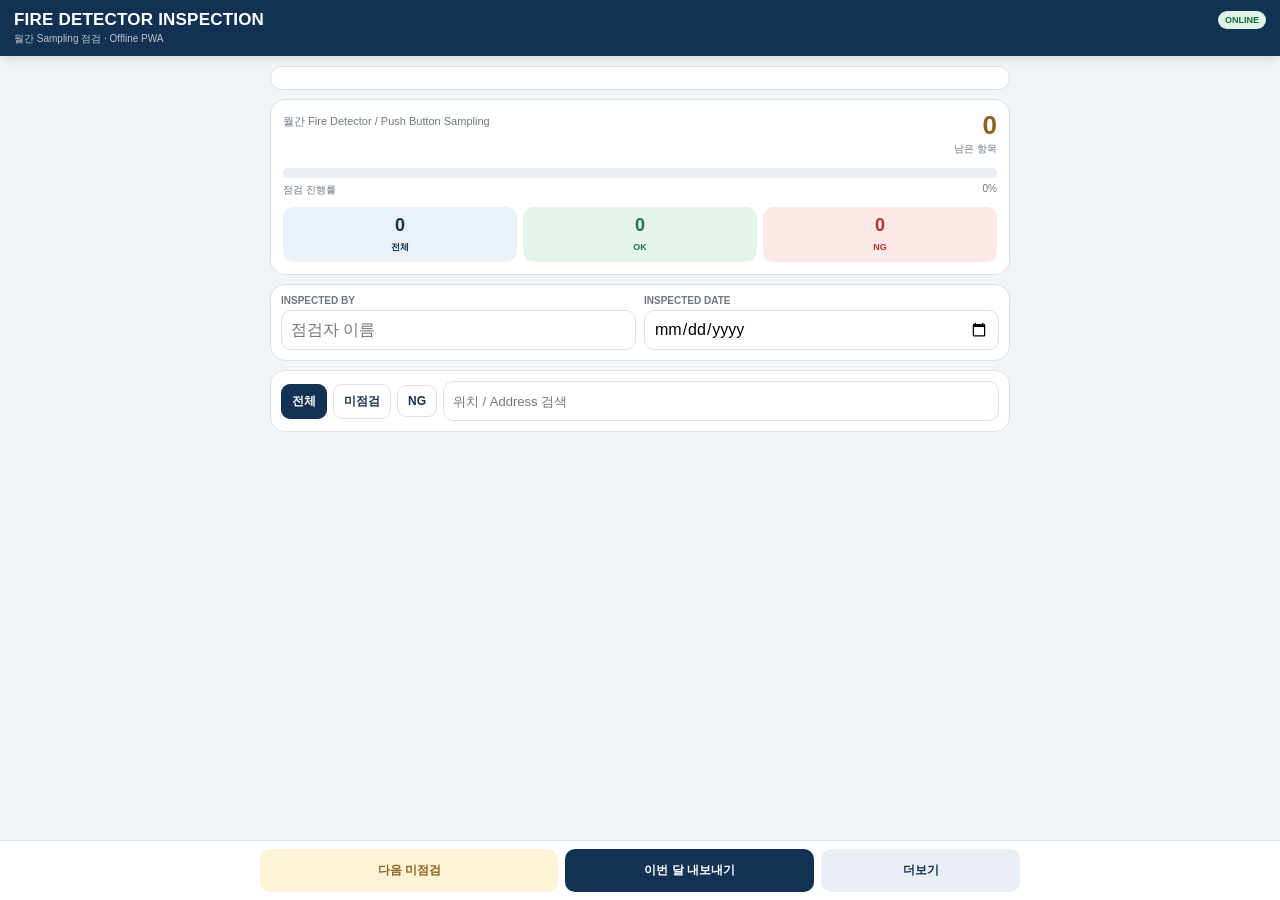
==== index.html @ cd315762 "Add files via upload" ====
<!doctype html>
<html lang="ko">
<head>
<meta charset="utf-8">
<meta name="viewport" content="width=device-width,initial-scale=1,maximum-scale=1,viewport-fit=cover">
<meta name="theme-color" content="#123153">
<meta name="apple-mobile-web-app-capable" content="yes">
<meta name="apple-mobile-web-app-status-bar-style" content="black-translucent">
<meta name="apple-mobile-web-app-title" content="Fire Detector">
<title>Fire Detector Inspection</title>
<link rel="manifest" href="manifest.webmanifest">
<link rel="apple-touch-icon" href="apple-touch-icon.png">
<link rel="stylesheet" href="styles.css">
</head>
<body>
<header>
 <div class="topline"><div class="brand">FIRE DETECTOR INSPECTION</div><span id="net" class="net">ONLINE</span></div>
 <div class="subtitle">월간 Sampling 점검 · Offline PWA</div>
</header>
<main>
 <section class="panel"><div id="months" class="months"></div></section>

 <section class="panel hero">
  <div class="hero-top">
   <div><div id="monthTitle" class="hero-title"></div><div class="hero-sub">월간 Fire Detector / Push Button Sampling</div></div>
   <div class="bigremain"><strong id="remain">0</strong><span>남은 항목</span></div>
  </div>
  <div class="progress"><i id="bar"></i></div>
  <div class="progressline"><span>점검 진행률</span><span id="pct">0%</span></div>
  <div class="quickstats">
   <div class="qstat total"><b id="total">0</b><span>전체</span></div>
   <div class="qstat ok"><b id="ok">0</b><span>OK</span></div>
   <div class="qstat ng"><b id="ng">0</b><span>NG</span></div>
  </div>
 </section>

 <section class="panel meta">
  <div class="field"><label>INSPECTED BY</label><input id="inspector" placeholder="점검자 이름"></div>
  <div class="field"><label>INSPECTED DATE</label><input id="date" type="date"></div>
 </section>

 <section class="panel filters">
  <button class="filter active" data-filter="ALL" onclick="setFilter('ALL')">전체</button>
  <button class="filter" data-filter="PENDING" onclick="setFilter('PENDING')">미점검</button>
  <button class="filter" data-filter="NG" onclick="setFilter('NG')">NG</button>
  <input id="search" class="search" placeholder="위치 / Address 검색">
 </section>

 <section id="list"></section>
</main>

<div class="bottom"><div class="inner">
 <button class="btn warn" onclick="nextPending()">다음 미점검</button>
 <button class="btn primary" onclick="shareCSV(false)">이번 달 내보내기</button>
 <button class="btn secondary" onclick="openMore()">더보기</button>
</div></div>

<div id="overlay" class="overlay" onclick="if(event.target===this)closeMore()"><div class="sheet">
 <h2>데이터 관리</h2>
 <button class="btn primary" onclick="shareCSV(true)">1~12월 전체 내보내기</button>
 <button class="btn secondary" onclick="backup()">백업 데이터 복사</button>
 <button class="btn secondary" onclick="restore()">백업 데이터 복원</button>
 <button class="btn warn" onclick="resetMonth()">현재 월 기록 초기화</button>
 <button class="btn secondary" onclick="closeMore()">닫기</button>
 <p class="note">설치 후 인터넷 없이 사용 가능합니다. 기록은 iPhone 내부 앱 저장공간에 저장됩니다. 중요한 기록은 월별 CSV 또는 백업으로 별도 보관하세요.</p>
</div></div>
<script src="app.js"></script>
</body></html>
---- styles.css ----
:root{
  --navy:#123153;--blue:#2f6fa6;--bg:#f2f5f8;--card:#ffffff;--line:#dbe3ea;
  --muted:#6d7885;--ok:#177a42;--okbg:#e6f5ec;--ng:#b52f2b;--ngbg:#fde9e8;
  --na:#667085;--nabg:#eef1f4;--pending:#8a6420;--pendingbg:#fff3d7;
}
*{box-sizing:border-box;-webkit-tap-highlight-color:transparent}
html,body{margin:0;background:var(--bg);color:#18222c;font-family:-apple-system,BlinkMacSystemFont,"Apple SD Gothic Neo","Noto Sans KR",Arial,sans-serif}
body{padding-bottom:calc(92px + env(safe-area-inset-bottom))}
button,input,textarea{font:inherit}
header{
  position:sticky;top:0;z-index:50;background:var(--navy);color:#fff;
  padding:calc(10px + env(safe-area-inset-top)) 14px 10px;box-shadow:0 2px 10px #0002
}
.topline{display:flex;align-items:center;justify-content:space-between;gap:8px}
.brand{font-size:17px;font-weight:850;letter-spacing:.2px}
.net{font-size:9px;font-weight:850;padding:4px 7px;border-radius:999px;background:#dff2e6;color:#166b3a}
.net.off{background:#fff0d2;color:#775b16}
.subtitle{font-size:10px;opacity:.72;margin-top:2px}
main{max-width:760px;margin:auto;padding:10px}
.panel{background:#fff;border:1px solid var(--line);border-radius:15px;padding:10px;margin-bottom:9px}
.months{display:flex;gap:6px;overflow-x:auto;-webkit-overflow-scrolling:touch;padding-bottom:2px}
.months button{flex:0 0 auto;border:1px solid var(--line);background:#fff;color:var(--navy);border-radius:10px;padding:8px 11px;font-size:12px;font-weight:850}
.months button.active{background:var(--navy);border-color:var(--navy);color:#fff}
.hero{padding:12px}
.hero-top{display:flex;justify-content:space-between;align-items:flex-start;gap:10px}
.hero-title{font-size:20px;font-weight:900;color:var(--navy)}
.hero-sub{font-size:11px;color:var(--muted);margin-top:2px}
.bigremain{text-align:right}
.bigremain strong{display:block;font-size:26px;line-height:1;color:var(--pending)}
.bigremain span{font-size:10px;color:var(--muted)}
.progress{height:10px;background:#e8eef3;border-radius:999px;overflow:hidden;margin-top:12px}
.progress i{display:block;height:100%;background:var(--blue);width:0;transition:.2s}
.progressline{display:flex;justify-content:space-between;margin-top:5px;font-size:10px;color:var(--muted)}
.quickstats{display:grid;grid-template-columns:repeat(3,1fr);gap:6px;margin-top:10px}
.qstat{border-radius:11px;padding:8px 4px;text-align:center}
.qstat.ok{background:var(--okbg);color:var(--ok)} .qstat.ng{background:var(--ngbg);color:var(--ng)} .qstat.total{background:#eaf2f8;color:var(--navy)}
.qstat b{font-size:18px;display:block}.qstat span{font-size:9px;font-weight:750}
.meta{display:grid;grid-template-columns:1fr 1fr;gap:8px}
.field label{display:block;font-size:10px;color:var(--muted);font-weight:800;margin-bottom:4px}
.field input,.search{width:100%;border:1px solid var(--line);border-radius:10px;padding:9px;background:#fff;min-height:40px}
.filters{display:grid;grid-template-columns:auto auto auto 1fr;gap:6px;align-items:center}
.filter{border:1px solid var(--line);background:#fff;border-radius:9px;padding:8px 10px;font-size:12px;font-weight:850;color:var(--navy)}
.filter.active{background:var(--navy);color:#fff;border-color:var(--navy)}
.search{font-size:13px;min-width:0}
.area{margin-bottom:11px}
.area-head{
  position:sticky;top:68px;z-index:20;display:flex;justify-content:space-between;align-items:center;
  background:#e8f1f8;border:1px solid #d2e0ec;border-radius:11px;padding:8px 10px;margin:0 2px 6px;
  color:var(--navy)
}
.area-head strong{font-size:13px}.area-head span{font-size:10px;color:#526b82}
.card{
  background:#fff;border:1px solid var(--line);border-left:5px solid #cfd8e1;
  border-radius:13px;padding:10px;margin-bottom:7px;box-shadow:0 1px 2px #0000000a
}
.card.status-ok{border-left-color:#4eac70}.card.status-ng{border-left-color:#d24c46}.card.status-na{border-left-color:#8993a0}
.cardhead{display:flex;justify-content:space-between;gap:8px}
.location{font-size:15px;font-weight:900;line-height:1.25}.addr{font-size:10px;color:var(--muted);margin-top:3px}
.badge{height:max-content;background:#edf3f8;color:var(--navy);border-radius:999px;padding:5px 8px;font-size:10px;font-weight:850;white-space:nowrap}
.choices{display:grid;grid-template-columns:repeat(3,1fr);gap:6px;margin-top:9px}
.choice{min-height:39px;border:1px solid var(--line);background:#fff;border-radius:9px;font-weight:900;font-size:13px}
.choice.ok.sel{background:var(--okbg);color:var(--ok);border-color:#a3d5b5}
.choice.ng.sel{background:var(--ngbg);color:var(--ng);border-color:#ebb1ad}
.choice.na.sel{background:var(--nabg);color:var(--na);border-color:#c9d0d8}
.extra{display:flex;justify-content:space-between;align-items:center;margin-top:7px;gap:7px}
.note-toggle{border:0;background:#eef3f7;color:#46586a;border-radius:8px;padding:7px 9px;font-size:11px;font-weight:800}
.changed{font-size:9px;color:#9aa3ad;text-align:right}
.remark-wrap{display:none;margin-top:7px}.remark-wrap.show{display:block}
.remark{width:100%;min-height:46px;border:1px solid var(--line);border-radius:9px;padding:8px;font-size:13px;resize:vertical}
.empty{text-align:center;color:var(--muted);padding:32px 6px}
.bottom{position:fixed;left:0;right:0;bottom:0;padding:8px 10px calc(8px + env(safe-area-inset-bottom));background:#ffffffef;border-top:1px solid var(--line);backdrop-filter:blur(8px);z-index:60}
.bottom .inner{display:grid;grid-template-columns:1.2fr 1fr .8fr;gap:7px;max-width:760px;margin:auto}
.btn{border:0;border-radius:10px;padding:11px 8px;font-size:12px;font-weight:900;min-height:43px}
.btn.primary{background:var(--navy);color:#fff}.btn.secondary{background:#e9eff5;color:var(--navy)}.btn.warn{background:var(--pendingbg);color:var(--pending)}
.overlay{position:fixed;inset:0;background:#0007;z-index:100;display:none;align-items:flex-end}.overlay.show{display:flex}
.sheet{width:100%;background:#fff;border-radius:18px 18px 0 0;padding:15px 15px calc(18px + env(safe-area-inset-bottom));max-height:88vh;overflow:auto}
.sheet h2{font-size:18px;margin:0 0 10px}.sheet .btn{width:100%;margin:4px 0}.note{font-size:11px;line-height:1.55;color:var(--muted)}
@media(max-width:420px){.filters{grid-template-columns:repeat(3,auto);}.search{grid-column:1/-1}.hero-title{font-size:18px}}
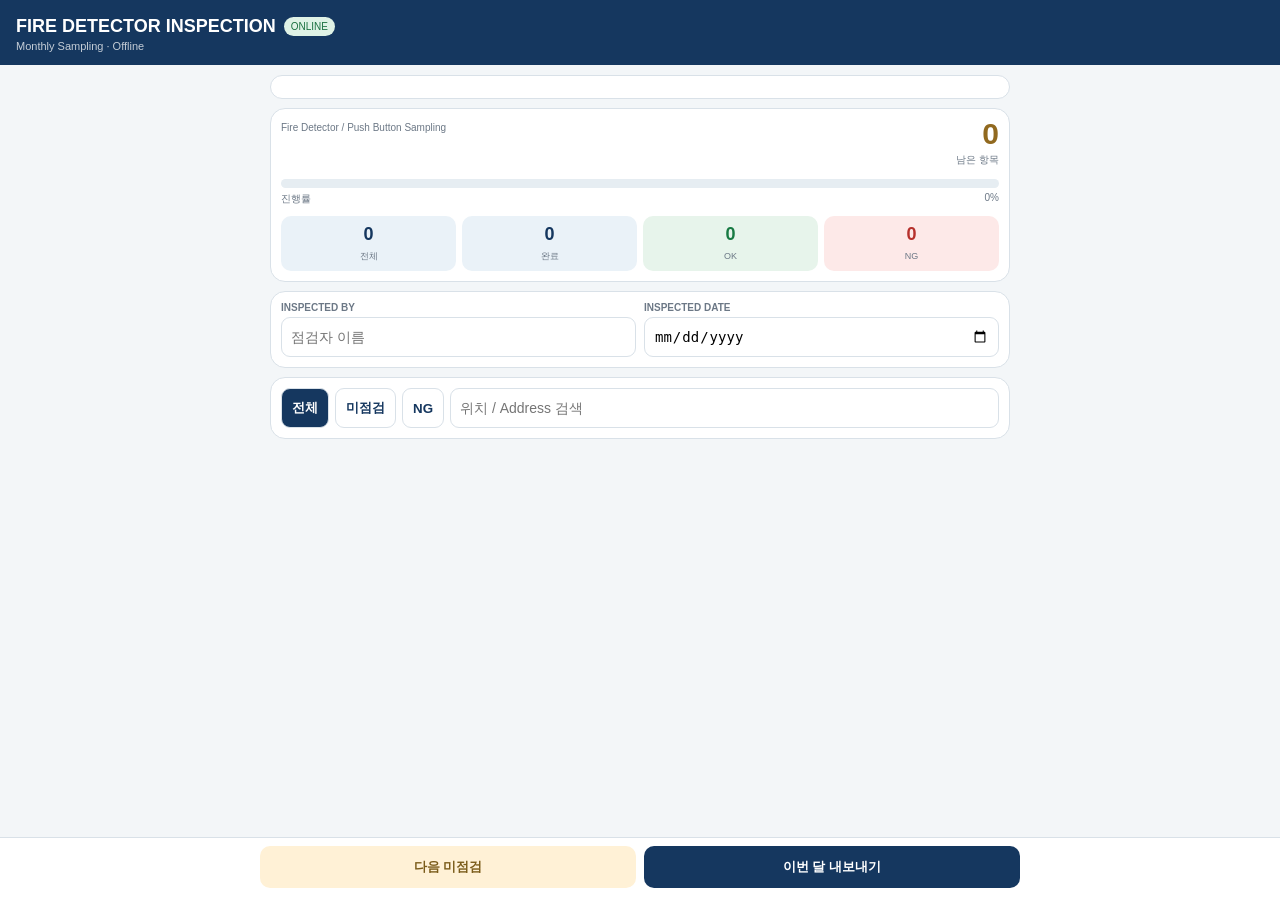
==== commit fd2e0243: "Add files via upload" ====
--- a/index.html
+++ b/index.html
@@ -1,68 +1,45 @@
 <!doctype html>
-<html lang="ko">
-<head>
-<meta charset="utf-8">
-<meta name="viewport" content="width=device-width,initial-scale=1,maximum-scale=1,viewport-fit=cover">
-<meta name="theme-color" content="#123153">
-<meta name="apple-mobile-web-app-capable" content="yes">
-<meta name="apple-mobile-web-app-status-bar-style" content="black-translucent">
-<meta name="apple-mobile-web-app-title" content="Fire Detector">
-<title>Fire Detector Inspection</title>
-<link rel="manifest" href="manifest.webmanifest">
-<link rel="apple-touch-icon" href="apple-touch-icon.png">
-<link rel="stylesheet" href="styles.css">
-</head>
+<html lang="ko"><head><meta charset="utf-8"><meta name="viewport" content="width=device-width,initial-scale=1,maximum-scale=1,viewport-fit=cover"><meta name="theme-color" content="#15375f"><meta name="apple-mobile-web-app-capable" content="yes"><meta name="apple-mobile-web-app-status-bar-style" content="black-translucent"><meta name="apple-mobile-web-app-title" content="Fire Detector"><title>Fire Detector Inspection</title><style>
+:root{--navy:#15375f;--blue:#2e6e9f;--bg:#f3f6f8;--card:#fff;--line:#d9e1e8;--muted:#6c7886;--ok:#187a43;--ng:#b6312c;--pending:#91691f}
+*{box-sizing:border-box;-webkit-tap-highlight-color:transparent}html,body{margin:0;background:var(--bg);font-family:-apple-system,BlinkMacSystemFont,"Apple SD Gothic Neo","Noto Sans KR",Arial,sans-serif;color:#17212b}
+body{padding-bottom:90px}header{position:sticky;top:0;z-index:20;background:#15375f;color:white;padding:16px 16px 13px}header h1{font-size:18px;margin:0}header p{font-size:11px;margin:3px 0 0;opacity:.75}
+main{max-width:760px;margin:auto;padding:10px}.panel,.card{background:white;border:1px solid var(--line);border-radius:15px}.panel{padding:10px;margin-bottom:9px}.months{display:flex;gap:6px;overflow-x:auto;padding-bottom:2px}.months button{flex:0 0 auto;border:1px solid var(--line);background:white;color:var(--navy);border-radius:9px;padding:8px 11px;font-weight:800}.months button.active{background:var(--navy);color:white}
+.hero-top{display:flex;justify-content:space-between;align-items:flex-start}.month-title{font-size:22px;font-weight:900;color:var(--navy)}.sub{font-size:10px;color:var(--muted);margin-top:3px}.remain{text-align:right}.remain b{display:block;font-size:30px;line-height:1;color:var(--pending)}.remain span{font-size:10px;color:var(--muted)}
+.progress{height:9px;background:#e6edf2;border-radius:999px;overflow:hidden;margin-top:12px}.progress div{height:100%;background:var(--blue);width:0}.progressline{display:flex;justify-content:space-between;font-size:10px;color:var(--muted);margin-top:4px}.stats{display:grid;grid-template-columns:repeat(4,1fr);gap:6px;margin-top:10px}.stat{text-align:center;border-radius:10px;padding:8px 2px;background:#eaf2f8}.stat b{display:block;font-size:18px;color:var(--navy)}.stat span{font-size:9px;color:var(--muted)}.stat.ok{background:#e7f4eb}.stat.ok b{color:var(--ok)}.stat.ng{background:#fde9e8}.stat.ng b{color:var(--ng)}
+.meta{display:grid;grid-template-columns:1fr 1fr;gap:8px}.field label{display:block;font-size:10px;color:var(--muted);font-weight:700;margin-bottom:4px}.field input,.search{width:100%;min-height:40px;border:1px solid var(--line);border-radius:9px;padding:9px;background:white;font-size:14px}.filters{display:flex;gap:6px;flex-wrap:wrap}.filter{border:1px solid var(--line);background:white;color:var(--navy);border-radius:9px;padding:8px 10px;font-weight:800}.filter.active{background:var(--navy);color:white}.search{flex:1;min-width:150px}
+.area{margin-bottom:11px}.area-head{display:flex;justify-content:space-between;background:#e8f1f8;color:var(--navy);border-radius:10px;padding:8px 10px;margin:0 2px 6px}.area-head strong{font-size:13px}.area-head span{font-size:10px;color:#567087}.card{padding:10px;margin-bottom:7px;border-left:5px solid #cfd8e1}.card.ok{border-left-color:#55ad73}.card.ng{border-left-color:#d24d47}.card.na{border-left-color:#8a95a1}.cardhead{display:flex;justify-content:space-between;gap:8px}.loc{font-size:15px;font-weight:900}.addr{font-size:10px;color:var(--muted);margin-top:3px}.badge{font-size:10px;font-weight:850;background:#edf3f8;color:var(--navy);padding:5px 8px;border-radius:999px;height:max-content}.choices{display:grid;grid-template-columns:repeat(3,1fr);gap:6px;margin-top:9px}.choice{min-height:39px;border:1px solid var(--line);background:white;border-radius:9px;font-weight:900}.choice.sel.ok{background:#e5f4eb;color:var(--ok);border-color:#9dd0af}.choice.sel.ng{background:#fde8e7;color:var(--ng);border-color:#e4aaa6}.choice.sel.na{background:#edf0f3;color:#687386;border-color:#c6ced6}
+.remark{width:100%;min-height:42px;border:1px solid var(--line);border-radius:9px;padding:8px;margin-top:7px;font-size:13px}.bottom{position:fixed;left:0;right:0;bottom:0;background:#ffffffef;border-top:1px solid var(--line);padding:8px 10px 12px}.bottom .inner{max-width:760px;margin:auto;display:grid;grid-template-columns:1fr 1fr;gap:8px}.bottom button{border:0;border-radius:10px;padding:12px 8px;font-weight:900}.next{background:#fff1d6;color:#7b5c1a}.export{background:var(--navy);color:white}.empty{text-align:center;color:var(--muted);padding:30px 6px}.net{font-size:10px;margin-left:8px;padding:4px 7px;border-radius:999px;background:#dff2e6;color:#1b7140}.net.off{background:#fff0d4;color:#785c1b}
+</style></head>
 <body>
-<header>
- <div class="topline"><div class="brand">FIRE DETECTOR INSPECTION</div><span id="net" class="net">ONLINE</span></div>
- <div class="subtitle">월간 Sampling 점검 · Offline PWA</div>
-</header>
+<header><div style="display:flex;align-items:center"><h1>FIRE DETECTOR INSPECTION</h1><span id="net" class="net">ONLINE</span></div><p>Monthly Sampling · Offline</p></header>
 <main>
- <section class="panel"><div id="months" class="months"></div></section>
+<section class="panel"><div id="months" class="months"></div></section>
+<section class="panel"><div class="hero-top"><div><div id="title" class="month-title"></div><div class="sub">Fire Detector / Push Button Sampling</div></div><div class="remain"><b id="remaining">0</b><span>남은 항목</span></div></div><div class="progress"><div id="bar"></div></div><div class="progressline"><span>진행률</span><span id="pct">0%</span></div><div class="stats"><div class="stat"><b id="total">0</b><span>전체</span></div><div class="stat"><b id="doneN">0</b><span>완료</span></div><div class="stat ok"><b id="okN">0</b><span>OK</span></div><div class="stat ng"><b id="ngN">0</b><span>NG</span></div></div></section>
+<section class="panel meta"><div class="field"><label>INSPECTED BY</label><input id="inspector" placeholder="점검자 이름"></div><div class="field"><label>INSPECTED DATE</label><input id="date" type="date"></div></section>
+<section class="panel filters"><button class="filter active" data-filter="ALL" onclick="setFilter('ALL')">전체</button><button class="filter" data-filter="PENDING" onclick="setFilter('PENDING')">미점검</button><button class="filter" data-filter="NG" onclick="setFilter('NG')">NG</button><input id="search" class="search" placeholder="위치 / Address 검색"></section>
+<section id="list"></section>
+</main>
+<div class="bottom"><div class="inner"><button class="next" onclick="nextPending()">다음 미점검</button><button class="export" onclick="exportCSV()">이번 달 내보내기</button></div></div>
+<script>
+const MONTHLY={"1":[{"id":"1-1","loop":1,"area":"NAVI. DK.","address":"1-1","location":"W/H MAMO. CONSOLE","type":"PB"},{"id":"1-2","loop":1,"area":"NAVI. DK.","address":"1-2","location":"STAIRWAY","type":"PB"},{"id":"1-3","loop":1,"area":"E-DK","address":"2-30","location":"PASS. AFT CENT.","type":"PB"},{"id":"1-4","loop":1,"area":"E-DK","address":"2-31","location":"PASS. AFT CENT.","type":"SD"},{"id":"1-5","loop":1,"area":"E-DK","address":"3-58","location":"C/ENGINEER OFFICE","type":"TD"},{"id":"1-6","loop":1,"area":"D-DK","address":"4-81","location":"PASS. AFT CENT.","type":"SD"},{"id":"1-7","loop":1,"area":"D-DK","address":"4-96","location":"CACC CONSOLE","type":"PB"},{"id":"1-8","loop":1,"area":"D-DK","address":"5-106","location":"CACC CENT","type":"SD"},{"id":"1-9","loop":1,"area":"C-DK","address":"6-130","location":"PASS. AFT CENT.","type":"PB"},{"id":"1-10","loop":1,"area":"C-DK","address":"6-131","location":"PASS. AFT CENT.","type":"SD"},{"id":"1-11","loop":1,"area":"C-DK","address":"7-155","location":"PASS. FWD CENT.","type":"SD"},{"id":"1-12","loop":1,"area":"C-DK","address":"7-156","location":"CHIEF STEWARD","type":"TD"},{"id":"1-13","loop":2,"area":"B-DK","address":"8-1","location":"CABLE TRUNK","type":"SD"},{"id":"1-14","loop":2,"area":"B-DK","address":"8-2","location":"ABLE MAN(D)","type":"TD"},{"id":"1-15","loop":2,"area":"B-DK","address":"9-32","location":"OILER(B)","type":"TD"},{"id":"1-16","loop":2,"area":"B-DK","address":"9-33","location":"BOY","type":"TD"},{"id":"1-17","loop":2,"area":"B-DK","address":"9-34","location":"4-WORKER(A)","type":"TD"},{"id":"1-18","loop":2,"area":"A-DK","address":"10-59","location":"CABLE TRUNK","type":"SD"},{"id":"1-19","loop":2,"area":"A-DK","address":"10-60","location":"OFF. REC. ROOM AFT","type":"TD"},{"id":"1-20","loop":2,"area":"A-DK","address":"10-61","location":"OFF. REC. ROOM FWD","type":"TD"},{"id":"1-21","loop":2,"area":"A-DK","address":"11-84","location":"CREW PANTRY","type":"TD"},{"id":"1-22","loop":2,"area":"UPP. DK","address":"12-104","location":"NO.1 CSBD PORT","type":"SD"},{"id":"1-23","loop":2,"area":"UPP. DK","address":"12-105","location":"NO.1 CSBD PORT","type":"TD"},{"id":"1-24","loop":2,"area":"UPP. DK","address":"13-129","location":"AIRCON RM FWD PORT","type":"SD"},{"id":"1-25","loop":2,"area":"UPP. DK","address":"13-130","location":"AIRCON RM AFT PORT","type":"SD"},{"id":"1-26","loop":2,"area":"COMP.","address":"14-152","location":"COMP. RM PORT AFT","type":"SD"},{"id":"1-27","loop":2,"area":"MOTOR","address":"15-162","location":"MOTOR RM STBD","type":"SD"},{"id":"1-28","loop":2,"area":"SIDE PASS.","address":"19-202","location":"SIDE PASS. AFT STBD","type":"PB"},{"id":"1-29","loop":2,"area":"SIDE PASS.","address":"18-192","location":"SIDE PASS. AFT PORT","type":"PB"},{"id":"1-30","loop":2,"area":"SIDE PASS.","address":"18-192","location":"SIDE PASS. FWD PORT","type":"PB"},{"id":"1-31","loop":2,"area":"SIDE PASS.","address":"18-192","location":"SIDE PASS. #1 PORT","type":"SD"},{"id":"1-32","loop":2,"area":"BSN ST.","address":"20-212","location":"BSN ST. AFT STBD","type":"SD"},{"id":"1-33","loop":2,"area":"BSN ST.","address":"21-230","location":"BOW THR. RM STBD","type":"SD"},{"id":"1-34","loop":2,"area":"BSN ST.","address":"22-241","location":"FWD P'P RM","type":"SD"},{"id":"1-35","loop":3,"area":"E/R","address":"23-1","location":"ESCR PORT","type":"SD"},{"id":"1-36","loop":3,"area":"E/R","address":"23-2","location":"ESCR CONSOLE","type":"PB"},{"id":"1-37","loop":3,"area":"E/R","address":"23-3","location":"ESCR STBD","type":"SD"},{"id":"1-38","loop":3,"area":"E/R","address":"24-28","location":"PORT EM'CY EXIT","type":"PB"},{"id":"1-39","loop":3,"area":"E/      CASING","address":"25-53","location":"UPP. DK GEN. STORE","type":"SD"},{"id":"1-40","loop":3,"area":"E/      CASING","address":"26-69","location":"A-DK NO.1 CO RM AFT","type":"SD"},{"id":"1-41","loop":3,"area":"E/      CASING","address":"28-98","location":"B-DK CENTER","type":"SD"},{"id":"1-42","loop":3,"area":"S.G.R","address":"29-111","location":"S.G.R FWD PORT","type":"SD"},{"id":"1-43","loop":4,"area":"E/R 2ND DK","address":"31-21","location":"NO.2 BOILER AFT","type":"SD"},{"id":"1-44","loop":4,"area":"E/R 2ND DK","address":"31-22","location":"NO.2 BOILER FWD","type":"SD"},{"id":"1-45","loop":4,"area":"E/R 3RD DK","address":"32-46","location":"FWD CENTER","type":"SD"}],"2":[{"id":"2-1","loop":1,"area":"NAVI. DK.","address":"1-3","location":"GROUP PANEL","type":"TD"},{"id":"2-2","loop":1,"area":"NAVI. DK.","address":"1-4","location":"STAIRWAY","type":"SD"},{"id":"2-3","loop":1,"area":"E-DK","address":"2-32","location":"2ND OFFICER","type":"TD"},{"id":"2-4","loop":1,"area":"E-DK","address":"2-33","location":"OFF. BAGGAGE LOCKER","type":"TD"},{"id":"2-5","loop":1,"area":"E-DK","address":"3-59","location":"C/ENGINEER DAY ROOM","type":"TD"},{"id":"2-6","loop":1,"area":"E-DK","address":"3-60","location":"C/ENGINEER BED ROOM","type":"TD"},{"id":"2-7","loop":1,"area":"D-DK","address":"4-82","location":"GAS ENG'R DAY ROOM","type":"TD"},{"id":"2-8","loop":1,"area":"D-DK","address":"5-107","location":"CACC PORT","type":"SD"},{"id":"2-9","loop":1,"area":"C-DK","address":"6-132","location":"CADET(B)","type":"TD"},{"id":"2-10","loop":1,"area":"C-DK","address":"6-133","location":"CADET(A)","type":"TD"},{"id":"2-11","loop":1,"area":"C-DK","address":"7-157","location":"NO.1 OILER","type":"TD"},{"id":"2-12","loop":1,"area":"C-DK","address":"7-158","location":"2ND ENGINEER","type":"TD"},{"id":"2-13","loop":2,"area":"B-DK","address":"8-3","location":"ABLE MAN(A)","type":"TD"},{"id":"2-14","loop":2,"area":"B-DK","address":"8-4","location":"LOCKER(C)","type":"TD"},{"id":"2-15","loop":2,"area":"B-DK","address":"9-35","location":"4-WORKER(A)","type":"TD"},{"id":"2-16","loop":2,"area":"B-DK","address":"9-36","location":"PORT EXIT","type":"PB"},{"id":"2-17","loop":2,"area":"B-DK","address":"9-37","location":"PASS. AFT PORT","type":"SD"},{"id":"2-18","loop":2,"area":"A-DK","address":"10-62","location":"COMMON BATH","type":"TD"},{"id":"2-19","loop":2,"area":"A-DK","address":"10-63","location":"HEALTH ROOM","type":"TD"},{"id":"2-20","loop":2,"area":"A-DK","address":"10-64","location":"STAIRWAY","type":"PB"},{"id":"2-21","loop":2,"area":"A-DK","address":"11-85","location":"CREW MESS RM FWD","type":"TD"},{"id":"2-22","loop":2,"area":"UPP. DK","address":"12-106","location":"NO.1 CSBD CENT","type":"SD"},{"id":"2-23","loop":2,"area":"UPP. DK","address":"12-107","location":"NO.1 CSBD STBD","type":"TD"},{"id":"2-24","loop":2,"area":"UPP. DK","address":"12-108","location":"NO.1 CSBD STBD","type":"SD"},{"id":"2-25","loop":2,"area":"UPP. DK","address":"13-131","location":"CARGO SPARE GEAR RM","type":"TD"},{"id":"2-26","loop":2,"area":"COMP.","address":"14-152","location":"COMP. RM STBD AFT","type":"SD"},{"id":"2-27","loop":2,"area":"MOTOR","address":"15-162","location":"MOTOR RM PORT","type":"SD"},{"id":"2-28","loop":2,"area":"SIDE PASS.","address":"19-202","location":"SIDE PASS. #4 STBD","type":"SD"},{"id":"2-29","loop":2,"area":"SIDE PASS.","address":"18-192","location":"SIDE PASS. #4 PORT","type":"SD"},{"id":"2-30","loop":2,"area":"SIDE PASS.","address":"18-192","location":"SIDE PASS. #1 PORT","type":"SD"},{"id":"2-31","loop":2,"area":"SIDE PASS.","address":"18-192","location":"SIDE PASS. #1 PORT","type":"SD"},{"id":"2-32","loop":2,"area":"BSN ST.","address":"20-213","location":"BSN ST. AFT STBD","type":"SD"},{"id":"2-33","loop":2,"area":"BSN ST.","address":"21-231","location":"BOW THR. RM PORT","type":"SD"},{"id":"2-34","loop":2,"area":"BSN ST.","address":"22-241","location":"FWD P'P RM","type":"SD"},{"id":"2-35","loop":3,"area":"E/R","address":"23-4","location":"ESCR STBD","type":"TD"},{"id":"2-36","loop":3,"area":"E/R","address":"23-5","location":"ESCR PIO SPACE","type":"SD"},{"id":"2-37","loop":3,"area":"E/R","address":"24-29","location":"ENG'R STORE AFT","type":"SD"},{"id":"2-38","loop":3,"area":"E/      CASING","address":"25-54","location":"UPP. DK DECK STORE","type":"SD"},{"id":"2-39","loop":3,"area":"E/      CASING","address":"26-70","location":"A- DK NO.1 CO RM FWD","type":"SD"},{"id":"2-40","loop":3,"area":"E/      CASING","address":"28-99","location":"B-DK CO2 RM","type":"SD"},{"id":"2-41","loop":3,"area":"S.G.R","address":"29-112","location":"S.G.R AFT PORT","type":"SD"},{"id":"2-42","loop":4,"area":"E/R 2ND DK","address":"31-23","location":"PASS. PORT STAIRWAY","type":"SD"},{"id":"2-43","loop":4,"area":"E/R 2ND DK","address":"31-24","location":"WORK SHOP","type":"TIMER"},{"id":"2-44","loop":4,"area":"E/R 3RD DK","address":"32-47","location":"NO.1 F.W GENERATOR","type":"SD"}],"3":[{"id":"3-1","loop":1,"area":"NAVI. DK.","address":"1-5","location":"NAVI. EQUIP. RM","type":"SD"},{"id":"3-2","loop":1,"area":"E-DK","address":"2-34","location":"RADIO OFF. BED ROOM","type":"TD"},{"id":"3-3","loop":1,"area":"E-DK","address":"2-35","location":"RADIO OFF. DAY ROOM","type":"TD"},{"id":"3-4","loop":1,"area":"E-DK","address":"3-61","location":"PILOT(B)","type":"TD"},{"id":"3-5","loop":1,"area":"D-DK","address":"4-83","location":"1ST OFFICER BED ROOM","type":"TD"},{"id":"3-6","loop":1,"area":"D-DK","address":"5-108","location":"CARGO OFFICE","type":"TD"},{"id":"3-7","loop":1,"area":"C-DK","address":"6-134","location":"AFT STBD EXIT","type":"PB"},{"id":"3-8","loop":1,"area":"C-DK","address":"7-159","location":"PASS. FWD PORT","type":"SD"},{"id":"3-9","loop":2,"area":"B-DK","address":"8-5","location":"ABLE MAN(B)","type":"TD"},{"id":"3-10","loop":2,"area":"B-DK","address":"9-38","location":"DRYING ROOM","type":"TD"},{"id":"3-11","loop":2,"area":"A-DK","address":"10-65","location":"PASS. CENTER","type":"SD"},{"id":"3-12","loop":2,"area":"A-DK","address":"11-86","location":"CREW MESS RM AFT","type":"TD"},{"id":"3-13","loop":2,"area":"UPP. DK","address":"12-109","location":"4-WORKER(B)","type":"TD"},{"id":"3-14","loop":2,"area":"UPP. DK","address":"13-132","location":"CARPENTER STORE","type":"TD"},{"id":"3-15","loop":2,"area":"COMP.","address":"14-152","location":"COMP. RM STBD FWD","type":"SD"},{"id":"3-16","loop":2,"area":"MOTOR","address":"15-162","location":"MOTOR RM STBD","type":"SD"},{"id":"3-17","loop":2,"area":"SIDE PASS.","address":"19-202","location":"SIDE PASS. #4 STBD","type":"SD"},{"id":"3-18","loop":2,"area":"SIDE PASS.","address":"18-192","location":"SIDE PASS. #4 PORT","type":"SD"},{"id":"3-19","loop":2,"area":"SIDE PASS.","address":"18-192","location":"SIDE PASS. #1 PORT","type":"SD"},{"id":"3-20","loop":2,"area":"BSN ST.","address":"20-214","location":"BSN ST. AFT ENTRANCE","type":"PB"},{"id":"3-21","loop":2,"area":"BSN ST.","address":"21-230","location":"BOW THR. RM STBD","type":"SD"},{"id":"3-22","loop":2,"area":"BSN ST.","address":"22-241","location":"FWD P'P RM","type":"SD"},{"id":"3-23","loop":3,"area":"E/R","address":"23-6","location":"ESCR PIO SPACE","type":"TD"},{"id":"3-24","loop":3,"area":"E/R","address":"24-30","location":"ENG'R STORE FWD","type":"SD"},{"id":"3-25","loop":3,"area":"E/      CASING","address":"25-55","location":"UPP. DK PAINT STORE","type":"SD"},{"id":"3-26","loop":3,"area":"E/      CASING","address":"26-71","location":"A-DK FWD STBD","type":"SD"},{"id":"3-27","loop":3,"area":"E/      CASING","address":"28-100","location":"C-DK CENTER","type":"SD"},{"id":"3-28","loop":3,"area":"S.G.R","address":"29-113","location":"S.G.R AFT STBD","type":"SD"},{"id":"3-29","loop":4,"area":"E/R 2ND DK","address":"31-25","location":"WORK SHOP ABOVE AFT","type":"SD"},{"id":"3-30","loop":4,"area":"E/R 3RD DK","address":"32-48","location":"FWD CENTER","type":"SD"}],"4":[{"id":"4-1","loop":1,"area":"NAVI. DK.","address":"1-6","location":"LIFT MACH. ROOM","type":"SD"},{"id":"4-2","loop":1,"area":"NAVI. DK.","address":"1-7","location":"BATTERY ROOM","type":"SD"},{"id":"4-3","loop":1,"area":"E-DK","address":"2-36","location":"STBD EXIT","type":"PB"},{"id":"4-4","loop":1,"area":"E-DK","address":"2-37","location":"PASS. AFT STBD","type":"SD"},{"id":"4-5","loop":1,"area":"E-DK","address":"3-62","location":"PASS. FWD PORT","type":"SD"},{"id":"4-6","loop":1,"area":"D-DK","address":"4-84","location":"1ST OFFICER DAY ROOM","type":"TD"},{"id":"4-7","loop":1,"area":"D-DK","address":"4-85","location":"STBD EXIT","type":"PB"},{"id":"4-8","loop":1,"area":"D-DK","address":"5-109","location":"SHIP OFFICE","type":"TD"},{"id":"4-9","loop":1,"area":"C-DK","address":"6-135","location":"CLEAN GEAR ROOM","type":"TD"},{"id":"4-10","loop":1,"area":"C-DK","address":"7-160","location":"PASS. FWD PORT EXIT","type":"PB"},{"id":"4-11","loop":2,"area":"B-DK","address":"8-6","location":"ABLE MAN(C)","type":"TD"},{"id":"4-12","loop":2,"area":"B-DK","address":"9-39","location":"SHIP LAUNDRY","type":"TD"},{"id":"4-13","loop":2,"area":"A-DK","address":"10-66","location":"PASS. STBD","type":"SD"},{"id":"4-14","loop":2,"area":"A-DK","address":"11-87","location":"CREW REC. RM AFT","type":"TD"},{"id":"4-15","loop":2,"area":"UPP. DK","address":"12-110","location":"STBD EXIT","type":"PB"},{"id":"4-16","loop":2,"area":"UPP. DK","address":"13-133","location":"SOPEP STORE","type":"TD"},{"id":"4-17","loop":2,"area":"COMP.","address":"14-152","location":"COMP. RM PORT FWD","type":"SD"},{"id":"4-18","loop":2,"area":"MOTOR","address":"15-162","location":"MOTOR RM PORT","type":"SD"},{"id":"4-19","loop":2,"area":"SIDE PASS.","address":"19-202","location":"SIDE PASS. #4 STBD","type":"SD"},{"id":"4-20","loop":2,"area":"SIDE PASS.","address":"18-192","location":"SIDE PASS. #4 PORT","type":"SD"},{"id":"4-21","loop":2,"area":"SIDE PASS.","address":"18-192","location":"SIDE PASS. #2 PORT","type":"SD"},{"id":"4-22","loop":2,"area":"BSN ST.","address":"20-215","location":"BSN ST. AFT PORT","type":"SD"},{"id":"4-23","loop":2,"area":"BSN ST.","address":"21-231","location":"BOW THR. RM PORT","type":"SD"},{"id":"4-24","loop":2,"area":"BSN ST.","address":"22-241","location":"FWD P'P RM","type":"SD"},{"id":"4-25","loop":3,"area":"E/R","address":"23-7","location":"NO.1 MSBD PORT","type":"SD"},{"id":"4-26","loop":3,"area":"E/R","address":"24-31","location":"NO.2 MAIN BOILER SIDE","type":"SD"},{"id":"4-27","loop":3,"area":"E/      CASING","address":"25-56","location":"UPP. DK AFT PORT","type":"SD"},{"id":"4-28","loop":3,"area":"E/      CASING","address":"26-72","location":"A-DK AFT STBD","type":"SD"},{"id":"4-29","loop":3,"area":"E/      CASING","address":"28-101","location":"TOP EXIT","type":"PB"},{"id":"4-30","loop":3,"area":"S.G.R","address":"29-114","location":"S.G.R FWD STBD","type":"SD"},{"id":"4-31","loop":4,"area":"E/R 2ND DK","address":"31-26","location":"WORK SHOP ABOVE FWD","type":"SD"},{"id":"4-32","loop":4,"area":"E/R 3RD DK","address":"32-49","location":"NO.1 F.W GENERATOR","type":"SD"}],"5":[{"id":"5-1","loop":1,"area":"NAVI. DK.","address":"1-8","location":"KITCHIEN","type":"TD"},{"id":"5-2","loop":1,"area":"E-DK","address":"2-38","location":"PILOT(A)","type":"TD"},{"id":"5-3","loop":1,"area":"E-DK","address":"2-39","location":"SPARE OFFICER(A)","type":"TD"},{"id":"5-4","loop":1,"area":"E-DK","address":"3-63","location":"PASS. FWD PORT","type":"PB"},{"id":"5-5","loop":1,"area":"D-DK","address":"4-86","location":"C/OFFICER BED ROOM","type":"TD"},{"id":"5-6","loop":1,"area":"D-DK","address":"4-87","location":"PASS. AFT STBD","type":"SD"},{"id":"5-7","loop":1,"area":"D-DK","address":"5-110","location":"PASS. FWD PORT","type":"SD"},{"id":"5-8","loop":1,"area":"D-DK","address":"5-111","location":"PASS. FWD PORT","type":"PB"},{"id":"5-9","loop":1,"area":"C-DK","address":"6-136","location":"MED. LOCKER","type":"TD"},{"id":"5-10","loop":1,"area":"C-DK","address":"7-161","location":"3RD ENGINEER","type":"TD"},{"id":"5-11","loop":2,"area":"B-DK","address":"8-7","location":"PASS. FWD STBD","type":"SD"},{"id":"5-12","loop":2,"area":"B-DK","address":"9-40","location":"WIPER(A)","type":"TD"},{"id":"5-13","loop":2,"area":"A-DK","address":"10-67","location":"STBD EXIT","type":"PB"},{"id":"5-14","loop":2,"area":"A-DK","address":"11-88","location":"CREW REC. RM FWD","type":"TD"},{"id":"5-15","loop":2,"area":"UPP. DK","address":"12-111","location":"PASS. STBD","type":"SD"},{"id":"5-16","loop":2,"area":"UPP. DK","address":"13-134","location":"CHANGE ROOM","type":"TD"},{"id":"5-17","loop":2,"area":"COMP.","address":"14-152","location":"COMP. RM PORT AFT","type":"SD"},{"id":"5-18","loop":2,"area":"MOTOR","address":"15-162","location":"MOTOR RM STBD","type":"SD"},{"id":"5-19","loop":2,"area":"SIDE PASS.","address":"19-202","location":"SIDE PASS. #4 STBD","type":"SD"},{"id":"5-20","loop":2,"area":"SIDE PASS.","address":"18-192","location":"SIDE PASS. #4 PORT","type":"SD"},{"id":"5-21","loop":2,"area":"SIDE PASS.","address":"18-192","location":"SIDE PASS. #2 PORT","type":"SD"},{"id":"5-22","loop":2,"area":"BSN ST.","address":"20-216","location":"BSN ST. AFT PORT","type":"SD"},{"id":"5-23","loop":2,"area":"BSN ST.","address":"21-230","location":"BOW THR. RM STBD","type":"SD"},{"id":"5-24","loop":2,"area":"BSN ST.","address":"22-241","location":"FWD P'P RM","type":"SD"},{"id":"5-25","loop":3,"area":"E/R","address":"23-8","location":"NO.1 MSBD FWD","type":"TD"},{"id":"5-26","loop":3,"area":"E/R","address":"24-32","location":"PASS. PORT","type":"SD"},{"id":"5-27","loop":3,"area":"E/      CASING","address":"25-57","location":"UPP. DK AFT STBD","type":"SD"},{"id":"5-28","loop":3,"area":"E/      CASING","address":"26-73","location":"A-DK AFT PORT","type":"SD"},{"id":"5-29","loop":3,"area":"E/      CASING","address":"28-102","location":"C-DK ENTRANCE","type":"PB"},{"id":"5-30","loop":3,"area":"S.G.R","address":"29-115","location":"S.G.R EM'CY FIRE P'P","type":"SD"},{"id":"5-31","loop":4,"area":"E/R 2ND DK","address":"31-27","location":"WORK SHOP FWD","type":"SD"},{"id":"5-32","loop":4,"area":"E/R 3RD DK","address":"32-50","location":"PASS. STBD STAIRWAY","type":"SD"}],"6":[{"id":"6-1","loop":1,"area":"NAVI. DK.","address":"1-9","location":"LIFT TOP","type":"SD"},{"id":"6-2","loop":1,"area":"E-DK","address":"2-40","location":"CAPTAIN PANTRY","type":"TD"},{"id":"6-3","loop":1,"area":"E-DK","address":"2-41","location":"STAIRWAY","type":"PB"},{"id":"6-4","loop":1,"area":"E-DK","address":"3-64","location":"OFFICER LAUNDRY","type":"TD"},{"id":"6-5","loop":1,"area":"D-DK","address":"4-88","location":"DRAWING ROOM","type":"TD"},{"id":"6-6","loop":1,"area":"D-DK","address":"4-89","location":"STAIRWAY","type":"PB"},{"id":"6-7","loop":1,"area":"D-DK","address":"5-112","location":"PASS. FWD FWD CENT.","type":"SD"},{"id":"6-8","loop":1,"area":"D-DK","address":"5-113","location":"CONFERENCE ROOM","type":"TD"},{"id":"6-9","loop":1,"area":"C-DK","address":"6-137","location":"PASS. AFT STBD","type":"SD"},{"id":"6-10","loop":1,"area":"C-DK","address":"6-138","location":"E/EQUIP. RM STBD","type":"SD"},{"id":"6-11","loop":1,"area":"C-DK","address":"7-162","location":"LIBRARY","type":"TD"},{"id":"6-12","loop":2,"area":"B-DK","address":"8-8","location":"STAIRWAY","type":"PB"},{"id":"6-13","loop":2,"area":"B-DK","address":"8-9","location":"STAIRWAY","type":"SD"},{"id":"6-14","loop":2,"area":"B-DK","address":"9-41","location":"PASS. MID. PORT","type":"SD"},{"id":"6-15","loop":2,"area":"A-DK","address":"10-68","location":"OFFICER MESS RM FWD","type":"TD"},{"id":"6-16","loop":2,"area":"A-DK","address":"11-89","location":"PORT EXIT","type":"PB"},{"id":"6-17","loop":2,"area":"UPP. DK","address":"12-112","location":"CABLE TRUNK","type":"SD"},{"id":"6-18","loop":2,"area":"UPP. DK","address":"13-135","location":"F.C.S","type":"PB"},{"id":"6-19","loop":2,"area":"COMP.","address":"14-152","location":"COMP. RM STBD AFT","type":"SD"},{"id":"6-20","loop":2,"area":"MOTOR","address":"15-162","location":"MOTOR RM PORT","type":"SD"},{"id":"6-21","loop":2,"area":"SIDE PASS.","address":"19-202","location":"SIDE PASS. #3 STBD","type":"SD"},{"id":"6-22","loop":2,"area":"SIDE PASS.","address":"18-192","location":"SIDE PASS. #3 PORT","type":"SD"},{"id":"6-23","loop":2,"area":"SIDE PASS.","address":"18-192","location":"SIDE PASS. #2 PORT","type":"SD"},{"id":"6-24","loop":2,"area":"SIDE PASS.","address":"18-192","location":"SIDE PASS. #2 PORT","type":"SD"},{"id":"6-25","loop":2,"area":"BSN ST.","address":"20-217","location":"BSN ST. MAIN P'P PORT","type":"SD"},{"id":"6-26","loop":2,"area":"BSN ST.","address":"21-231","location":"BOW THR. RM PORT","type":"SD"},{"id":"6-27","loop":2,"area":"BSN ST.","address":"22-241","location":"FWD P'P RM","type":"SD"},{"id":"6-28","loop":3,"area":"E/R","address":"23-9","location":"NO.1 MSBD STBD","type":"SD"},{"id":"6-29","loop":3,"area":"E/R","address":"23-10","location":"STBD ENTRANCE","type":"PB"},{"id":"6-30","loop":3,"area":"E/R","address":"24-33","location":"N2 FEED AIR COMP.","type":"SD"},{"id":"6-31","loop":3,"area":"E/      CASING","address":"25-58","location":"UPP. DK INCINERATOR RM","type":"SD"},{"id":"6-32","loop":3,"area":"E/      CASING","address":"26-74","location":"A-DK FWD PORT","type":"SD"},{"id":"6-33","loop":3,"area":"E/      CASING","address":"28-103","location":"D-DK ENTRANCE","type":"PB"},{"id":"6-34","loop":3,"area":"S.G.R","address":"29-116","location":"S.G.R EM'CY EXIT","type":"PB"},{"id":"6-35","loop":4,"area":"E/R 2ND DK","address":"31-28","location":"WORK SHOP AFT","type":"SD"},{"id":"6-36","loop":4,"area":"E/R 2ND DK","address":"31-29","location":"W/SHOP WELDING AREA","type":"TD"},{"id":"6-37","loop":4,"area":"E/R 3RD DK","address":"32-51","location":"PURIFIER RM","type":"SD"}],"7":[{"id":"7-1","loop":1,"area":"NAVI. DK.","address":"1-10","location":"CHART SPACE","type":"TD"},{"id":"7-2","loop":1,"area":"E-DK","address":"2-42","location":"PASS. FWD STBD","type":"SD"},{"id":"7-3","loop":1,"area":"E-DK","address":"3-65","location":"DRYING ROOM","type":"TD"},{"id":"7-4","loop":1,"area":"D-DK","address":"4-90","location":"STAIRWAY","type":"SD"},{"id":"7-5","loop":1,"area":"D-DK","address":"5-114","location":"DUTY MESS ROOM","type":"TD"},{"id":"7-6","loop":1,"area":"C-DK","address":"6-139","location":"CALBE TRUNK","type":"SD"},{"id":"7-7","loop":1,"area":"C-DK","address":"7-163","location":"PASS. AFT PORT","type":"SD"},{"id":"7-8","loop":2,"area":"B-DK","address":"8-10","location":"PASS. MID. CENT.","type":"PB"},{"id":"7-9","loop":2,"area":"B-DK","address":"8-11","location":"BAGGAGE LOCKER","type":"TD"},{"id":"7-10","loop":2,"area":"B-DK","address":"9-42","location":"PASS. MID. CENT.","type":"SD"},{"id":"7-11","loop":2,"area":"A-DK","address":"10-69","location":"OFFICER MESS RM AFT","type":"TD"},{"id":"7-12","loop":2,"area":"A-DK","address":"11-90","location":"PASS. PORT","type":"SD"},{"id":"7-13","loop":2,"area":"UPP. DK","address":"12-113","location":"STAIRWAY","type":"PB"},{"id":"7-14","loop":2,"area":"UPP. DK","address":"13-136","location":"F.C.S","type":"SD"},{"id":"7-15","loop":2,"area":"COMP.","address":"14-152","location":"COMP. RM STBD FWD","type":"SD"},{"id":"7-16","loop":2,"area":"MOTOR","address":"15-162","location":"MOTOR RM STBD","type":"SD"},{"id":"7-17","loop":2,"area":"SIDE PASS.","address":"19-202","location":"SIDE PASS. #3 STBD","type":"SD"},{"id":"7-18","loop":2,"area":"SIDE PASS.","address":"18-192","location":"SIDE PASS. #3 PORT","type":"SD"},{"id":"7-19","loop":2,"area":"SIDE PASS.","address":"18-192","location":"SIDE PASS. #2 PORT","type":"SD"},{"id":"7-20","loop":2,"area":"SIDE PASS.","address":"19-202","location":"SIDE PASS. FWD STBD","type":"PB"},{"id":"7-21","loop":2,"area":"BSN ST.","address":"20-218","location":"BSN ST. MAIN P'P TOP","type":"SD"},{"id":"7-22","loop":2,"area":"BSN ST.","address":"21-230","location":"BOW THR. RM STBD","type":"SD"},{"id":"7-23","loop":2,"area":"BSN ST.","address":"22-241","location":"FWD P'P RM","type":"SD"},{"id":"7-24","loop":3,"area":"E/R","address":"23-11","location":"B/THRUSTER TR.","type":"SD"},{"id":"7-25","loop":3,"area":"E/R","address":"23-12","location":"STBD PASS.","type":"SD"},{"id":"7-26","loop":3,"area":"E/R","address":"24-34","location":"N2 BUFFER TK","type":"SD"},{"id":"7-27","loop":3,"area":"E/R","address":"24-35","location":"PORT TRANSFORMER","type":"SD"},{"id":"7-28","loop":3,"area":"E/      CASING","address":"25-59","location":"UPP. DK INCINERATOR RM","type":"PB"},{"id":"7-29","loop":3,"area":"E/      CASING","address":"26-69","location":"A-DK NO.1 CO RM AFT","type":"SD"},{"id":"7-30","loop":3,"area":"E/      CASING","address":"28-98","location":"B-DK CENTER","type":"SD"},{"id":"7-31","loop":3,"area":"S.G.R","address":"29-111","location":"S.G.R FWD PORT","type":"SD"},{"id":"7-32","loop":4,"area":"E/R 2ND DK","address":"31-30","location":"ELEC. W/SHOP","type":"SD"},{"id":"7-33","loop":4,"area":"E/R 2ND DK","address":"31-31","location":"SEWAGE UNIT","type":"SD"},{"id":"7-34","loop":4,"area":"E/R 3RD DK","address":"32-52","location":"PASS. AFT STBD","type":"SD"}],"8":[{"id":"8-1","loop":1,"area":"NAVI. DK.","address":"1-11","location":"W/H FWD PORT","type":"TD"},{"id":"8-2","loop":1,"area":"E-DK","address":"2-43","location":"CABLE TRUNK","type":"SD"},{"id":"8-3","loop":1,"area":"E-DK","address":"3-66","location":"PASS. FWD CENT.","type":"SD"},{"id":"8-4","loop":1,"area":"D-DK","address":"4-91","location":"CABLE TRUNK","type":"SD"},{"id":"8-5","loop":1,"area":"D-DK","address":"5-115","location":"PASS. AFT PORT","type":"SD"},{"id":"8-6","loop":1,"area":"C-DK","address":"6-140","location":"PASS. FWD STBD","type":"SD"},{"id":"8-7","loop":1,"area":"C-DK","address":"6-141","location":"ELECTRICIAN","type":"TD"},{"id":"8-8","loop":1,"area":"C-DK","address":"7-164","location":"BONDED STORE","type":"TD"},{"id":"8-9","loop":1,"area":"C-DK","address":"7-165","location":"PORT EXIT","type":"PB"},{"id":"8-10","loop":2,"area":"B-DK","address":"8-12","location":"SPARE OFFICER(B)","type":"TD"},{"id":"8-11","loop":2,"area":"B-DK","address":"8-13","location":"PASS. MID. STBD","type":"SD"},{"id":"8-12","loop":2,"area":"B-DK","address":"9-43","location":"PASS. FWD PORT","type":"SD"},{"id":"8-13","loop":2,"area":"A-DK","address":"10-70","location":"OFFICER PANTRY","type":"TD"},{"id":"8-14","loop":2,"area":"A-DK","address":"11-91","location":"LECTURE RM AFT","type":"TD"},{"id":"8-15","loop":2,"area":"UPP. DK","address":"12-114","location":"PASS. CENTER","type":"SD"},{"id":"8-16","loop":2,"area":"UPP. DK","address":"13-137","location":"UPPER PORT EXIT","type":"PB"},{"id":"8-17","loop":2,"area":"UPP. DK","address":"13-138","location":"UPPER PASS. PORT","type":"SD"},{"id":"8-18","loop":2,"area":"COMP.","address":"14-152","location":"COMP. RM PORT FWD","type":"SD"},{"id":"8-19","loop":2,"area":"MOTOR","address":"15-162","location":"MOTOR RM PORT","type":"SD"},{"id":"8-20","loop":2,"area":"SIDE PASS.","address":"19-202","location":"SIDE PASS. #3 STBD","type":"SD"},{"id":"8-21","loop":2,"area":"SIDE PASS.","address":"18-192","location":"SIDE PASS. #3 PORT","type":"SD"},{"id":"8-22","loop":2,"area":"SIDE PASS.","address":"19-202","location":"SIDE PASS. #1 STBD","type":"SD"},{"id":"8-23","loop":2,"area":"SIDE PASS.","address":"19-202","location":"SIDE PASS. #1 STBD","type":"SD"},{"id":"8-24","loop":2,"area":"BSN ST.","address":"20-219","location":"BSN ST. MAIN P'P STBD","type":"SD"},{"id":"8-25","loop":2,"area":"BSN ST.","address":"21-231","location":"BOW THR. RM PORT","type":"SD"},{"id":"8-26","loop":2,"area":"BSN ST.","address":"22-241","location":"FWD P'P RM","type":"SD"},{"id":"8-27","loop":3,"area":"E/R","address":"23-13","location":"STBD TR. A/C PLANT FWD","type":"SD"},{"id":"8-28","loop":3,"area":"E/R","address":"23-14","location":"STBD AIRCON PLANT FWD","type":"SD"},{"id":"8-29","loop":3,"area":"E/R","address":"24-36","location":"PORT AIRCON PLANT","type":"SD"},{"id":"8-30","loop":3,"area":"E/R","address":"24-37","location":"PASS. FWD PORT","type":"SD"},{"id":"8-31","loop":3,"area":"E/      CASING","address":"25-60","location":"NO.2 CO RM","type":"SD"},{"id":"8-32","loop":3,"area":"E/      CASING","address":"26-70","location":"A- DK NO.1 CO RM FWD","type":"SD"},{"id":"8-33","loop":3,"area":"E/      CASING","address":"28-99","location":"B-DK CO2 RM","type":"SD"},{"id":"8-34","loop":3,"area":"S.G.R","address":"29-112","location":"S.G.R AFT PORT","type":"SD"},{"id":"8-35","loop":4,"area":"E/R 2ND DK","address":"31-32","location":"DG SIDE AFT","type":"SD"},{"id":"8-36","loop":4,"area":"E/R 3RD DK","address":"32-53","location":"ION EXCH. AFT STBD","type":"SD"}],"9":[{"id":"9-1","loop":1,"area":"NAVI. DK.","address":"1-12","location":"W/H FWD CENT.","type":"TD"},{"id":"9-2","loop":1,"area":"E-DK","address":"2-44","location":"CAPTAIN BED ROOM","type":"TD"},{"id":"9-3","loop":1,"area":"E-DK","address":"3-67","location":"PORT EXIT","type":"PB"},{"id":"9-4","loop":1,"area":"D-DK","address":"4-92","location":"PASS. FWD STBD","type":"SD"},{"id":"9-5","loop":1,"area":"D-DK","address":"5-116","location":"LOCKER(A)","type":"TD"},{"id":"9-6","loop":1,"area":"C-DK","address":"6-142","location":"PASS. FWD STBD EXIT","type":"PB"},{"id":"9-7","loop":1,"area":"C-DK","address":"7-166","location":"CADET(E)","type":"TD"},{"id":"9-8","loop":2,"area":"B-DK","address":"8-14","location":"PASS. STBD","type":"PB"},{"id":"9-9","loop":2,"area":"B-DK","address":"8-15","location":"ABLE MAN(E)","type":"TD"},{"id":"9-10","loop":2,"area":"B-DK","address":"8-16","location":"STBD EXIT","type":"PB"},{"id":"9-11","loop":2,"area":"B-DK","address":"9-44","location":"PASS. PORT","type":"PB"},{"id":"9-12","loop":2,"area":"B-DK","address":"9-45","location":"WIPER(B)","type":"TD"},{"id":"9-13","loop":2,"area":"A-DK","address":"10-71","location":"PROV. STAIRWAY","type":"SD"},{"id":"9-14","loop":2,"area":"A-DK","address":"11-92","location":"LECTURE RM FWD","type":"TD"},{"id":"9-15","loop":2,"area":"UPP. DK","address":"12-115","location":"STAIRWAY","type":"SD"},{"id":"9-16","loop":2,"area":"UPP. DK","address":"13-139","location":"NO.2 CSBD PORT","type":"SD"},{"id":"9-17","loop":2,"area":"UPP. DK","address":"13-140","location":"NO.2 CSBD PORT","type":"TD"},{"id":"9-18","loop":2,"area":"COMP.","address":"14-152","location":"COMP. RM PORT AFT","type":"SD"},{"id":"9-19","loop":2,"area":"SIDE PASS.","address":"19-202","location":"SIDE PASS. #3 STBD","type":"SD"},{"id":"9-20","loop":2,"area":"SIDE PASS.","address":"18-192","location":"SIDE PASS. #3 PORT","type":"SD"},{"id":"9-21","loop":2,"area":"SIDE PASS.","address":"19-202","location":"SIDE PASS. #1 STBD","type":"SD"},{"id":"9-22","loop":2,"area":"SIDE PASS.","address":"19-202","location":"SIDE PASS. #1 STBD","type":"SD"},{"id":"9-23","loop":2,"area":"BSN ST.","address":"20-220","location":"BSN ST. FWD CENT.","type":"SD"},{"id":"9-24","loop":2,"area":"BSN ST.","address":"21-230","location":"BOW THR. RM STBD","type":"SD"},{"id":"9-25","loop":2,"area":"BSN ST.","address":"22-241","location":"FWD P'P RM","type":"SD"},{"id":"9-26","loop":3,"area":"E/R","address":"23-15","location":"STBD AIRCON PLANT AFT","type":"SD"},{"id":"9-27","loop":3,"area":"E/R","address":"23-16","location":"STBD EM'CY EXIT","type":"PB"},{"id":"9-28","loop":3,"area":"E/R","address":"24-38","location":"PORT ENTRANCE","type":"PB"},{"id":"9-29","loop":3,"area":"E/      CASING","address":"26-71","location":"A-DK FWD STBD","type":"SD"},{"id":"9-30","loop":3,"area":"E/      CASING","address":"28-100","location":"C-DK CENTER","type":"SD"},{"id":"9-31","loop":3,"area":"S.G.R","address":"29-113","location":"S.G.R AFT STBD","type":"SD"},{"id":"9-32","loop":4,"area":"E/R 2ND DK","address":"31-33","location":"DG SIDE MID","type":"FD"},{"id":"9-33","loop":4,"area":"E/R 3RD DK","address":"32-54","location":"MAIN LO COOLER AFT","type":"SD"}],"10":[{"id":"10-1","loop":1,"area":"NAVI. DK.","address":"1-13","location":"W/H FWD STBD","type":"TD"},{"id":"10-2","loop":1,"area":"E-DK","address":"2-45","location":"CAPTAIN DAY ROOM","type":"TD"},{"id":"10-3","loop":1,"area":"E-DK","address":"3-68","location":"PASS. AFT PORT","type":"SD"},{"id":"10-4","loop":1,"area":"D-DK","address":"4-93","location":"C/OFFICER DAY ROOM","type":"TD"},{"id":"10-5","loop":1,"area":"D-DK","address":"5-117","location":"PORT EXIT","type":"PB"},{"id":"10-6","loop":1,"area":"C-DK","address":"6-143","location":"3RD OFFICER","type":"TD"},{"id":"10-7","loop":1,"area":"C-DK","address":"7-167","location":"CADET(D)","type":"TD"},{"id":"10-8","loop":2,"area":"B-DK","address":"8-17","location":"HOSPITAL","type":"TD"},{"id":"10-9","loop":2,"area":"B-DK","address":"8-18","location":"PASS. AFT STBD","type":"SD"},{"id":"10-10","loop":2,"area":"B-DK","address":"8-19","location":"ABLE MAN(F)","type":"TD"},{"id":"10-11","loop":2,"area":"B-DK","address":"9-46","location":"OILER(A)","type":"TD"},{"id":"10-12","loop":2,"area":"A-DK","address":"10-72","location":"GALLEY AFT","type":"TD"},{"id":"10-13","loop":2,"area":"A-DK","address":"11-93","location":"GAMNASIUM PORT","type":"TD"},{"id":"10-14","loop":2,"area":"UPP. DK","address":"12-116","location":"ELEC. DIST. RM","type":"SD"},{"id":"10-15","loop":2,"area":"UPP. DK","address":"12-117","location":"DRY PROV. STORE","type":"SD"},{"id":"10-16","loop":2,"area":"UPP. DK","address":"13-141","location":"NO.2 CSBD CENT","type":"SD"},{"id":"10-17","loop":2,"area":"COMP.","address":"14-152","location":"COMP. RM STBD AFT","type":"SD"},{"id":"10-18","loop":2,"area":"MOTOR","address":"15-162","location":"MOTOR RM STBD","type":"SD"},{"id":"10-19","loop":2,"area":"SIDE PASS.","address":"19-202","location":"SIDE PASS. #3 STBD","type":"SD"},{"id":"10-20","loop":2,"area":"SIDE PASS.","address":"18-192","location":"SIDE PASS. #3 PORT","type":"SD"},{"id":"10-21","loop":2,"area":"SIDE PASS.","address":"19-202","location":"SIDE PASS. #1 STBD","type":"SD"},{"id":"10-22","loop":2,"area":"SIDE PASS.","address":"19-202","location":"SIDE PASS. #2 STBD","type":"SD"},{"id":"10-23","loop":2,"area":"BSN ST.","address":"20-212","location":"BSN ST. AFT STBD","type":"SD"},{"id":"10-24","loop":2,"area":"BSN ST.","address":"21-231","location":"BOW THR. RM PORT","type":"SD"},{"id":"10-25","loop":2,"area":"BSN ST.","address":"22-241","location":"FWD P'P RM","type":"SD"},{"id":"10-26","loop":3,"area":"E/R","address":"23-17","location":"I.G. GENERATOR SIDE","type":"FD"},{"id":"10-27","loop":3,"area":"E/R","address":"24-39","location":"NO.2 MSBD PORT","type":"SD"},{"id":"10-28","loop":3,"area":"E/      CASING","address":"26-72","location":"A-DK AFT STBD","type":"SD"},{"id":"10-29","loop":3,"area":"E/      CASING","address":"28-101","location":"TOP EXIT","type":"PB"},{"id":"10-30","loop":3,"area":"S.G.R","address":"29-114","location":"S.G.R FWD STBD","type":"SD"},{"id":"10-31","loop":4,"area":"E/R 2ND DK","address":"31-34","location":"DG SIDE FWD","type":"SD"},{"id":"10-32","loop":4,"area":"E/R 3RD DK","address":"32-55","location":"EM'CY EXIT","type":"PB"}],"11":[{"id":"11-1","loop":1,"area":"NAVI. DK.","address":"1-14","location":"RADIO SPACE FWD","type":"TD"},{"id":"11-2","loop":1,"area":"E-DK","address":"2-46","location":"CAPTAIN OFFICE","type":"TD"},{"id":"11-3","loop":1,"area":"E-DK","address":"3-69","location":"OWNER(B) DAY ROOM","type":"TD"},{"id":"11-4","loop":1,"area":"D-DK","address":"4-94","location":"COMPUTER ROOM","type":"SD"},{"id":"11-5","loop":1,"area":"D-DK","address":"5-118","location":"1ST ENGINEER DAY ROOM","type":"TD"},{"id":"11-6","loop":1,"area":"D-DK","address":"5-119","location":"1ST ENGINEER BED ROOM","type":"TD"},{"id":"11-7","loop":1,"area":"C-DK","address":"6-144","location":"BOSUN","type":"TD"},{"id":"11-8","loop":1,"area":"C-DK","address":"7-168","location":"CADET(C)","type":"TD"},{"id":"11-9","loop":2,"area":"B-DK","address":"8-20","location":"SAILOR","type":"TD"},{"id":"11-10","loop":2,"area":"B-DK","address":"8-21","location":"PASS. AFT CENT.","type":"PB"},{"id":"11-11","loop":2,"area":"B-DK","address":"9-47","location":"LOCKER(B)","type":"TD"},{"id":"11-12","loop":2,"area":"B-DK","address":"9-48","location":"COOK","type":"TD"},{"id":"11-13","loop":2,"area":"A-DK","address":"10-73","location":"GALLEY","type":"PB"},{"id":"11-14","loop":2,"area":"A-DK","address":"11-94","location":"GAMNASIUM STBD","type":"TD"},{"id":"11-15","loop":2,"area":"UPP. DK","address":"12-118","location":"AIRCON RM FWD STBD","type":"SD"},{"id":"11-16","loop":2,"area":"UPP. DK","address":"13-142","location":"NO.2 CSBD STBD","type":"TD"},{"id":"11-17","loop":2,"area":"COMP.","address":"14-152","location":"COMP. RM STBD FWD","type":"SD"},{"id":"11-18","loop":2,"area":"MOTOR","address":"15-162","location":"MOTOR RM PORT","type":"SD"},{"id":"11-19","loop":2,"area":"SIDE PASS.","address":"19-202","location":"SIDE PASS. AFT STBD","type":"PB"},{"id":"11-20","loop":2,"area":"SIDE PASS.","address":"18-192","location":"SIDE PASS. AFT PORT","type":"PB"},{"id":"11-21","loop":2,"area":"SIDE PASS.","address":"19-202","location":"SIDE PASS. #2 STBD","type":"SD"},{"id":"11-22","loop":2,"area":"SIDE PASS.","address":"19-202","location":"SIDE PASS. #2 STBD","type":"SD"},{"id":"11-23","loop":2,"area":"BSN ST.","address":"20-213","location":"BSN ST. AFT STBD","type":"SD"},{"id":"11-24","loop":2,"area":"BSN ST.","address":"21-230","location":"BOW THR. RM STBD","type":"SD"},{"id":"11-25","loop":2,"area":"BSN ST.","address":"22-241","location":"FWD P'P RM","type":"SD"},{"id":"11-26","loop":3,"area":"E/R","address":"23-18","location":"NO.1 BOILER SIDE","type":"SD"},{"id":"11-27","loop":3,"area":"E/R","address":"24-40","location":"NO.3 MSBD FWD","type":"TD"},{"id":"11-28","loop":3,"area":"E/      CASING","address":"26-73","location":"A-DK AFT PORT","type":"SD"},{"id":"11-29","loop":3,"area":"E/      CASING","address":"28-102","location":"C-DK ENTRANCE","type":"PB"},{"id":"11-30","loop":3,"area":"S.G.R","address":"29-115","location":"S.G.R EM'CY FIRE P'P","type":"SD"},{"id":"11-31","loop":4,"area":"E/R 2ND DK","address":"31-35","location":"NO.2 TG FWD","type":"SD"},{"id":"11-32","loop":4,"area":"E/R 3RD DK","address":"32-56","location":"AFT F.W HYD UNIT","type":"SD"}],"12":[{"id":"12-1","loop":1,"area":"NAVI. DK.","address":"1-15","location":"RADIO SPACE AFT","type":"TD"},{"id":"12-2","loop":1,"area":"E-DK","address":"2-47","location":"OWNER(A) BED ROOM","type":"TD"},{"id":"12-3","loop":1,"area":"E-DK","address":"3-70","location":"OWNER(B) BED ROOM","type":"TD"},{"id":"12-4","loop":1,"area":"D-DK","address":"4-95","location":"CACC STBD","type":"SD"},{"id":"12-5","loop":1,"area":"D-DK","address":"5-120","location":"GAS ENG'R BED ROOM","type":"TD"},{"id":"12-6","loop":1,"area":"C-DK","address":"6-145","location":"STAIRWAY","type":"PB"},{"id":"12-7","loop":1,"area":"C-DK","address":"7-169","location":"E/EQUIP. RM PORT","type":"SD"},{"id":"12-8","loop":2,"area":"B-DK","address":"8-22","location":"PASS. AFT CENT.","type":"SD"},{"id":"12-9","loop":2,"area":"B-DK","address":"9-49","location":"OILER(C)","type":"TD"},{"id":"12-10","loop":2,"area":"A-DK","address":"10-74","location":"GALLEY FWD","type":"TD"},{"id":"12-11","loop":2,"area":"A-DK","address":"10-75","location":"GALLEY","type":"PB"},{"id":"12-12","loop":2,"area":"A-DK","address":"11-84","location":"CREW PANTRY","type":"TD"},{"id":"12-13","loop":2,"area":"UPP. DK","address":"12-119","location":"AIRCON RM AFT STBD","type":"SD"},{"id":"12-14","loop":2,"area":"UPP. DK","address":"13-143","location":"NO.2 CSBD STBD","type":"SD"},{"id":"12-15","loop":2,"area":"COMP.","address":"14-152","location":"COMP. RM PORT FWD","type":"SD"},{"id":"12-16","loop":2,"area":"MOTOR","address":"15-162","location":"MOTOR RM STBD","type":"SD"},{"id":"12-17","loop":2,"area":"SIDE PASS.","address":"19-202","location":"SIDE PASS. #4 STBD","type":"SD"},{"id":"12-18","loop":2,"area":"SIDE PASS.","address":"18-192","location":"SIDE PASS. #4 PORT","type":"SD"},{"id":"12-19","loop":2,"area":"SIDE PASS.","address":"19-202","location":"SIDE PASS. #2 STBD","type":"SD"},{"id":"12-20","loop":2,"area":"BSN ST.","address":"20-214","location":"BSN ST. AFT ENTRANCE","type":"PB"},{"id":"12-21","loop":2,"area":"BSN ST.","address":"21-231","location":"BOW THR. RM PORT","type":"SD"},{"id":"12-22","loop":2,"area":"BSN ST.","address":"22-241","location":"FWD P'P RM","type":"SD"},{"id":"12-23","loop":3,"area":"E/R","address":"23-19","location":"NO.1/2 MAIN BURNER SIDE","type":"FD"},{"id":"12-24","loop":3,"area":"E/R","address":"24-41","location":"NO.4 MSBD STBD","type":"SD"},{"id":"12-25","loop":3,"area":"E/      CASING","address":"26-74","location":"A-DK FWD PORT","type":"SD"},{"id":"12-26","loop":3,"area":"E/      CASING","address":"28-103","location":"D-DK ENTRANCE","type":"PB"},{"id":"12-27","loop":3,"area":"S.G.R","address":"29-116","location":"S.G.R EM'CY EXIT","type":"PB"},{"id":"12-28","loop":4,"area":"E/R 2ND DK","address":"31-36","location":"NO.2 TG AFT","type":"SD"},{"id":"12-29","loop":4,"area":"E/R 3RD DK","address":"32-57","location":"NO.2 BOILER FEED P'P","type":"SD"}]};
+const TYPE={SD:"Smoke",TD:"Thermal",FD:"Flame",PB:"Push Button"};
+let month=String(new Date().getMonth()+1),filter="ALL",query="";
+const k=m=>"fd_onefile_"+m, pk="fd_onefile_profile";
+const get=m=>{try{return JSON.parse(localStorage.getItem(k(m))||"{}")}catch(e){return {}}};
+const save=(m,s)=>localStorage.setItem(k(m),JSON.stringify(s));
+const esc=v=>String(v??"").replace(/[&<>"']/g,x=>({'&':'&amp;','<':'&lt;','>':'&gt;','"':'&quot;',"'":'&#39;'}[x]));
+const pad=v=>String(v).padStart(2,"0");
 
- <section class="panel hero">
-  <div class="hero-top">
-   <div><div id="monthTitle" class="hero-title"></div><div class="hero-sub">월간 Fire Detector / Push Button Sampling</div></div>
-   <div class="bigremain"><strong id="remain">0</strong><span>남은 항목</span></div>
-  </div>
-  <div class="progress"><i id="bar"></i></div>
-  <div class="progressline"><span>점검 진행률</span><span id="pct">0%</span></div>
-  <div class="quickstats">
-   <div class="qstat total"><b id="total">0</b><span>전체</span></div>
-   <div class="qstat ok"><b id="ok">0</b><span>OK</span></div>
-   <div class="qstat ng"><b id="ng">0</b><span>NG</span></div>
-  </div>
- </section>
-
- <section class="panel meta">
-  <div class="field"><label>INSPECTED BY</label><input id="inspector" placeholder="점검자 이름"></div>
-  <div class="field"><label>INSPECTED DATE</label><input id="date" type="date"></div>
- </section>
-
- <section class="panel filters">
-  <button class="filter active" data-filter="ALL" onclick="setFilter('ALL')">전체</button>
-  <button class="filter" data-filter="PENDING" onclick="setFilter('PENDING')">미점검</button>
-  <button class="filter" data-filter="NG" onclick="setFilter('NG')">NG</button>
-  <input id="search" class="search" placeholder="위치 / Address 검색">
- </section>
-
- <section id="list"></section>
-</main>
-
-<div class="bottom"><div class="inner">
- <button class="btn warn" onclick="nextPending()">다음 미점검</button>
- <button class="btn primary" onclick="shareCSV(false)">이번 달 내보내기</button>
- <button class="btn secondary" onclick="openMore()">더보기</button>
-</div></div>
-
-<div id="overlay" class="overlay" onclick="if(event.target===this)closeMore()"><div class="sheet">
- <h2>데이터 관리</h2>
- <button class="btn primary" onclick="shareCSV(true)">1~12월 전체 내보내기</button>
- <button class="btn secondary" onclick="backup()">백업 데이터 복사</button>
- <button class="btn secondary" onclick="restore()">백업 데이터 복원</button>
- <button class="btn warn" onclick="resetMonth()">현재 월 기록 초기화</button>
- <button class="btn secondary" onclick="closeMore()">닫기</button>
- <p class="note">설치 후 인터넷 없이 사용 가능합니다. 기록은 iPhone 내부 앱 저장공간에 저장됩니다. 중요한 기록은 월별 CSV 또는 백업으로 별도 보관하세요.</p>
-</div></div>
-<script src="app.js"></script>
-</body></html>
+function setMonth(m){month=String(m);filter="ALL";query="";search.value="";render()}
+function setFilter(f){filter=f;render()}
+function mark(id,status){const s=get(month);s[id]={...(s[id]||{}),status,changed:new Date().toLocaleString()};save(month,s);render()}
+function remark(id,val){const s=get(month);s[id]={...(s[id]||{}),remarks:val,changed:new Date().toLocaleString()};save(month,s);update()}
+function data(){const s=get(month),q=query.trim().toLowerCase();return (MONTHLY[month]||[]).filter(x=>{const st=(s[x.id]||{}).status||"";if(filter==="PENDING"&&st)return false;if(filter==="NG"&&st!=="NG")return false;if(q&&!(`${x.location} ${x.address} ${x.area} ${x.type}`).toLowerCase().includes(q)))return false;return true})}
+function update(){const arr=MONTHLY[month]||[],s=get(month),vals=arr.map(x=>(s[x.id]||{}).status||"");const done=vals.filter(Boolean).length,oks=vals.filter(x=>x==="OK").length,ngs=vals.filter(x=>x==="NG").length,remain=arr.length-done,p=arr.length?Math.round(done/arr.length*100):0;title.textContent=pad(month)+"월 점검";remaining.textContent=remain;total.textContent=arr.length;doneN.textContent=done;okN.textContent=oks;ngN.textContent=ngs;bar.style.width=p+"%";pct.textContent=p+"%"}
+function render(){document.querySelectorAll("[data-month]").forEach(b=>b.classList.toggle("active",b.dataset.month===month));document.querySelectorAll("[data-filter]").forEach(b=>b.classList.toggle("active",b.dataset.filter===filter));const s=get(month),arr=data(),groups={};for(const x of arr)(groups[x.area]||(groups[x.area]=[])).push(x);let h="";for(const [area,items] of Object.entries(groups)){const d=items.filter(x=>(s[x.id]||{}).status).length;h+=`<section class="area"><div class="area-head"><strong>${esc(area)}</strong><span>${d} / ${items.length} 완료</span></div>`;for(const x of items){const r=s[x.id]||{},v=r.status||"",cls=v==="OK"?"ok":v==="NG"?"ng":v==="N/A"?"na":"";h+=`<article class="card ${cls}" id="c_${x.id}"><div class="cardhead"><div><div class="loc">${esc(x.location)}</div><div class="addr">Loop ${x.loop} · ${esc(x.address)}</div></div><span class="badge">${x.type} · ${TYPE[x.type]||""}</span></div><div class="choices"><button class="choice ok ${v==="OK"?"sel ok":""}" onclick="mark('${x.id}','OK')">OK</button><button class="choice ng ${v==="NG"?"sel ng":""}" onclick="mark('${x.id}','NG')">NG</button><button class="choice na ${v==="N/A"?"sel na":""}" onclick="mark('${x.id}','N/A')">N/A</button></div><textarea class="remark" placeholder="Remarks / 이상사항" oninput="remark('${x.id}',this.value)">${esc(r.remarks||"")}</textarea></article>`}h+="</section>"}list.innerHTML=h||'<div class="empty">표시할 항목이 없습니다.</div>';update()}
+function nextPending(){const s=get(month),x=(MONTHLY[month]||[]).find(x=>!(s[x.id]||{}).status);if(!x){alert("이번 달 점검이 모두 완료되었습니다.");return}filter="ALL";query="";search.value="";render();setTimeout(()=>document.getElementById("c_"+x.id)?.scrollIntoView({behavior:"smooth",block:"center"}),80)}
+function csvEsc(v){v=String(v??"");return /[",\n]/.test(v)?'"'+v.replaceAll('"','""')+'"':v}
+function exportCSV(){const s=get(month),rows=[["Month","No","Loop","Area","Address","Location","Type","Result","Remarks"]];(MONTHLY[month]||[]).forEach((x,i)=>{const r=s[x.id]||{};rows.push([pad(month),i+1,x.loop,x.area,x.address,x.location,x.type,r.status||"",r.remarks||""])});const txt="\ufeff"+rows.map(r=>r.map(csvEsc).join(",")).join("\r\n"),blob=new Blob([txt],{type:"text/csv;charset=utf-8"}),a=document.createElement("a");a.href=URL.createObjectURL(blob);a.download=`FireDetector_${pad(month)}.csv`;a.click();setTimeout(()=>URL.revokeObjectURL(a.href),1000)}
+function netStatus(){net.textContent=navigator.onLine?"ONLINE":"OFFLINE";net.classList.toggle("off",!navigator.onLine)}
+document.addEventListener("DOMContentLoaded",()=>{months.innerHTML=Array.from({length:12},(_,i)=>`<button data-month="${i+1}" onclick="setMonth(${i+1})">${i+1}월</button>`).join("");let p={};try{p=JSON.parse(localStorage.getItem(pk)||"{}")}catch(e){}inspector.value=p.inspector||"";date.value=p.date||new Date().toISOString().slice(0,10);const sp=()=>localStorage.setItem(pk,JSON.stringify({inspector:inspector.value,date:date.value}));inspector.oninput=sp;date.onchange=sp;search.oninput=e=>{query=e.target.value;render()};window.addEventListener("online",netStatus);window.addEventListener("offline",netStatus);netStatus();if("serviceWorker" in navigator)navigator.serviceWorker.register("./sw.js").catch(()=>{});render()});
+</script></body></html>
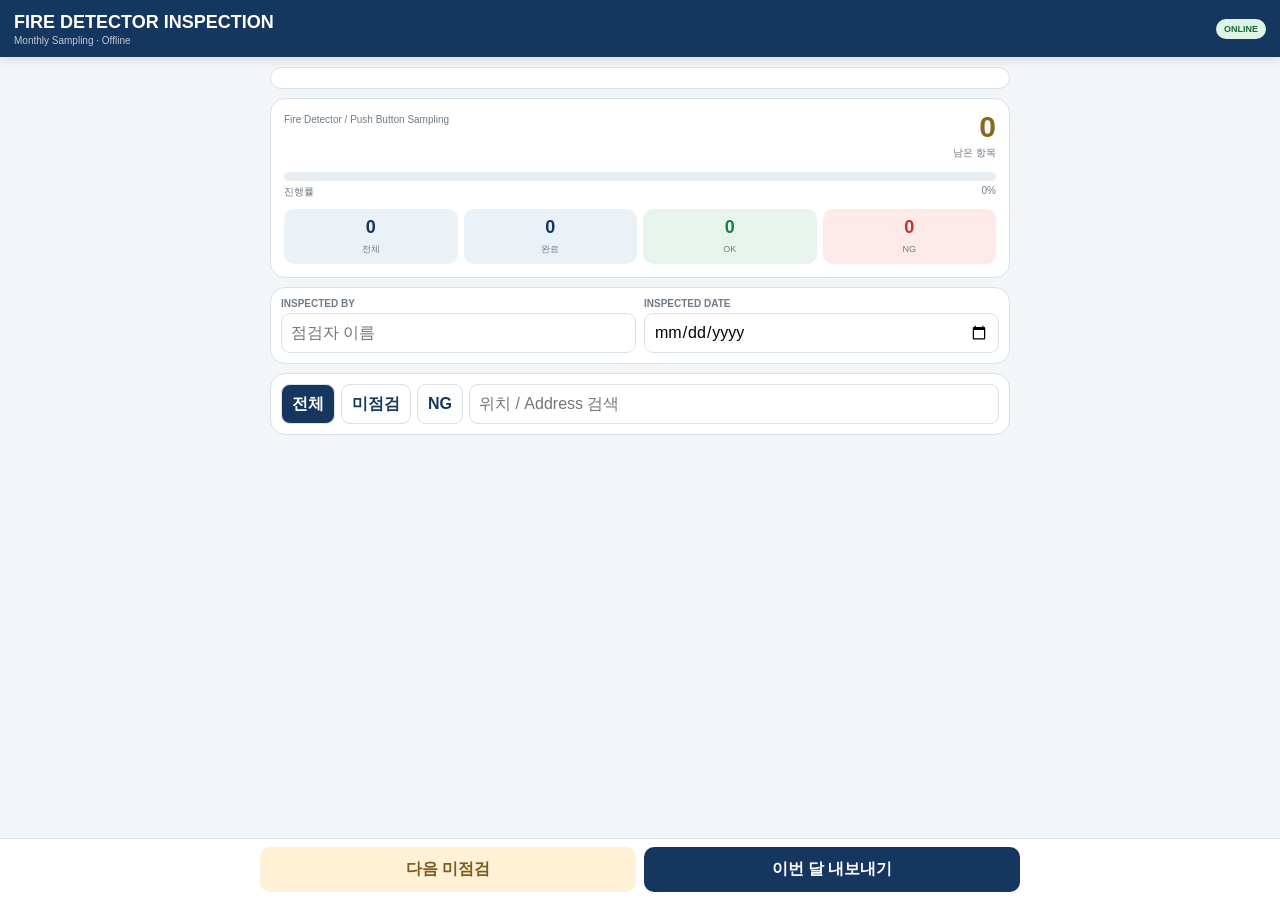
==== commit 8ff9e2ea: "Add files via upload" ====
--- a/index.html
+++ b/index.html
@@ -1,45 +1,262 @@
 <!doctype html>
-<html lang="ko"><head><meta charset="utf-8"><meta name="viewport" content="width=device-width,initial-scale=1,maximum-scale=1,viewport-fit=cover"><meta name="theme-color" content="#15375f"><meta name="apple-mobile-web-app-capable" content="yes"><meta name="apple-mobile-web-app-status-bar-style" content="black-translucent"><meta name="apple-mobile-web-app-title" content="Fire Detector"><title>Fire Detector Inspection</title><style>
-:root{--navy:#15375f;--blue:#2e6e9f;--bg:#f3f6f8;--card:#fff;--line:#d9e1e8;--muted:#6c7886;--ok:#187a43;--ng:#b6312c;--pending:#91691f}
-*{box-sizing:border-box;-webkit-tap-highlight-color:transparent}html,body{margin:0;background:var(--bg);font-family:-apple-system,BlinkMacSystemFont,"Apple SD Gothic Neo","Noto Sans KR",Arial,sans-serif;color:#17212b}
-body{padding-bottom:90px}header{position:sticky;top:0;z-index:20;background:#15375f;color:white;padding:16px 16px 13px}header h1{font-size:18px;margin:0}header p{font-size:11px;margin:3px 0 0;opacity:.75}
-main{max-width:760px;margin:auto;padding:10px}.panel,.card{background:white;border:1px solid var(--line);border-radius:15px}.panel{padding:10px;margin-bottom:9px}.months{display:flex;gap:6px;overflow-x:auto;padding-bottom:2px}.months button{flex:0 0 auto;border:1px solid var(--line);background:white;color:var(--navy);border-radius:9px;padding:8px 11px;font-weight:800}.months button.active{background:var(--navy);color:white}
-.hero-top{display:flex;justify-content:space-between;align-items:flex-start}.month-title{font-size:22px;font-weight:900;color:var(--navy)}.sub{font-size:10px;color:var(--muted);margin-top:3px}.remain{text-align:right}.remain b{display:block;font-size:30px;line-height:1;color:var(--pending)}.remain span{font-size:10px;color:var(--muted)}
-.progress{height:9px;background:#e6edf2;border-radius:999px;overflow:hidden;margin-top:12px}.progress div{height:100%;background:var(--blue);width:0}.progressline{display:flex;justify-content:space-between;font-size:10px;color:var(--muted);margin-top:4px}.stats{display:grid;grid-template-columns:repeat(4,1fr);gap:6px;margin-top:10px}.stat{text-align:center;border-radius:10px;padding:8px 2px;background:#eaf2f8}.stat b{display:block;font-size:18px;color:var(--navy)}.stat span{font-size:9px;color:var(--muted)}.stat.ok{background:#e7f4eb}.stat.ok b{color:var(--ok)}.stat.ng{background:#fde9e8}.stat.ng b{color:var(--ng)}
-.meta{display:grid;grid-template-columns:1fr 1fr;gap:8px}.field label{display:block;font-size:10px;color:var(--muted);font-weight:700;margin-bottom:4px}.field input,.search{width:100%;min-height:40px;border:1px solid var(--line);border-radius:9px;padding:9px;background:white;font-size:14px}.filters{display:flex;gap:6px;flex-wrap:wrap}.filter{border:1px solid var(--line);background:white;color:var(--navy);border-radius:9px;padding:8px 10px;font-weight:800}.filter.active{background:var(--navy);color:white}.search{flex:1;min-width:150px}
-.area{margin-bottom:11px}.area-head{display:flex;justify-content:space-between;background:#e8f1f8;color:var(--navy);border-radius:10px;padding:8px 10px;margin:0 2px 6px}.area-head strong{font-size:13px}.area-head span{font-size:10px;color:#567087}.card{padding:10px;margin-bottom:7px;border-left:5px solid #cfd8e1}.card.ok{border-left-color:#55ad73}.card.ng{border-left-color:#d24d47}.card.na{border-left-color:#8a95a1}.cardhead{display:flex;justify-content:space-between;gap:8px}.loc{font-size:15px;font-weight:900}.addr{font-size:10px;color:var(--muted);margin-top:3px}.badge{font-size:10px;font-weight:850;background:#edf3f8;color:var(--navy);padding:5px 8px;border-radius:999px;height:max-content}.choices{display:grid;grid-template-columns:repeat(3,1fr);gap:6px;margin-top:9px}.choice{min-height:39px;border:1px solid var(--line);background:white;border-radius:9px;font-weight:900}.choice.sel.ok{background:#e5f4eb;color:var(--ok);border-color:#9dd0af}.choice.sel.ng{background:#fde8e7;color:var(--ng);border-color:#e4aaa6}.choice.sel.na{background:#edf0f3;color:#687386;border-color:#c6ced6}
-.remark{width:100%;min-height:42px;border:1px solid var(--line);border-radius:9px;padding:8px;margin-top:7px;font-size:13px}.bottom{position:fixed;left:0;right:0;bottom:0;background:#ffffffef;border-top:1px solid var(--line);padding:8px 10px 12px}.bottom .inner{max-width:760px;margin:auto;display:grid;grid-template-columns:1fr 1fr;gap:8px}.bottom button{border:0;border-radius:10px;padding:12px 8px;font-weight:900}.next{background:#fff1d6;color:#7b5c1a}.export{background:var(--navy);color:white}.empty{text-align:center;color:var(--muted);padding:30px 6px}.net{font-size:10px;margin-left:8px;padding:4px 7px;border-radius:999px;background:#dff2e6;color:#1b7140}.net.off{background:#fff0d4;color:#785c1b}
-</style></head>
+<html lang="ko"><head>
+<meta charset="utf-8">
+<meta name="viewport" content="width=device-width,initial-scale=1,maximum-scale=1,viewport-fit=cover">
+<meta name="theme-color" content="#15375f">
+<meta name="apple-mobile-web-app-capable" content="yes">
+<meta name="apple-mobile-web-app-status-bar-style" content="black-translucent">
+<title>Fire Detector Inspection</title>
+<style>
+:root{--navy:#15375f;--bg:#f3f6f9;--line:#d8e1e8;--muted:#6f7b88;--ok:#168045;--ng:#bd352f;--na:#6c7682;--amber:#8d671f}
+*{box-sizing:border-box;-webkit-tap-highlight-color:transparent}
+html,body{margin:0;background:var(--bg);font-family:-apple-system,BlinkMacSystemFont,"Apple SD Gothic Neo","Noto Sans KR",Arial,sans-serif;color:#18222c}
+body{padding-bottom:calc(84px + env(safe-area-inset-bottom))}
+button,input,textarea{font:inherit}
+header{position:sticky;top:0;z-index:30;background:var(--navy);color:#fff;padding:calc(12px + env(safe-area-inset-top)) 14px 11px;box-shadow:0 2px 10px #0002}
+.headrow{display:flex;justify-content:space-between;align-items:center;gap:8px}
+.title{font-size:18px;font-weight:900}.sub{font-size:10px;opacity:.72;margin-top:2px}
+.net{font-size:9px;font-weight:900;border-radius:999px;padding:5px 8px;background:#dff2e6;color:#166b3a}.net.off{background:#fff0d2;color:#775b16}
+.version{font-size:9px;opacity:.75;margin-left:6px}
+main{max-width:760px;margin:auto;padding:10px}
+.panel,.card{background:#fff;border:1px solid var(--line);border-radius:15px}.panel{padding:10px;margin-bottom:9px}
+.months{display:flex;gap:6px;overflow:auto;-webkit-overflow-scrolling:touch}
+.months button{flex:0 0 auto;border:1px solid var(--line);background:#fff;color:var(--navy);border-radius:9px;padding:8px 11px;font-weight:850}
+.months button.active{background:var(--navy);color:#fff;border-color:var(--navy)}
+.hero{padding:13px}.heroTop{display:flex;justify-content:space-between;align-items:flex-start}
+.monthTitle{font-size:22px;font-weight:950;color:var(--navy)}.small{font-size:10px;color:var(--muted);margin-top:2px}
+.remain{text-align:right}.remain b{display:block;font-size:30px;line-height:1;color:var(--amber)}.remain span{font-size:10px;color:var(--muted)}
+.progress{height:9px;background:#e7edf2;border-radius:999px;overflow:hidden;margin-top:12px}.progress i{display:block;height:100%;background:#2f72a5;width:0}
+.progressLine{display:flex;justify-content:space-between;font-size:10px;color:var(--muted);margin-top:4px}
+.stats{display:grid;grid-template-columns:repeat(4,1fr);gap:6px;margin-top:10px;text-align:center}
+.stat{border-radius:10px;padding:8px 2px;background:#eaf2f8}.stat b{display:block;font-size:18px;color:var(--navy)}.stat span{font-size:9px;color:var(--muted)}
+.stat.ok{background:#e6f4eb}.stat.ok b{color:var(--ok)}.stat.ng{background:#fde9e7}.stat.ng b{color:var(--ng)}
+.meta{display:grid;grid-template-columns:1fr 1fr;gap:8px}
+.field label{display:block;font-size:10px;font-weight:800;color:var(--muted);margin-bottom:4px}
+.field input,.search{width:100%;min-height:40px;border:1px solid var(--line);border-radius:9px;padding:9px;background:#fff}
+.filters{display:grid;grid-template-columns:auto auto auto 1fr;gap:6px}
+.filter{border:1px solid var(--line);background:#fff;color:var(--navy);border-radius:9px;padding:8px 10px;font-weight:850}.filter.active{background:var(--navy);color:#fff}
+.area{margin-bottom:11px}.areaHead{display:flex;justify-content:space-between;background:#e8f1f8;color:var(--navy);border-radius:10px;padding:8px 10px;margin:0 2px 6px}
+.areaHead strong{font-size:13px}.areaHead span{font-size:10px;color:#567187}
+.card{padding:10px;margin-bottom:7px;border-left:5px solid #ccd6df}.card.ok{border-left-color:#4ead70}.card.ng{border-left-color:#d04a44}.card.na{border-left-color:#8a95a1}
+.cardTop{display:flex;justify-content:space-between;gap:8px}.loc{font-size:15px;font-weight:900;line-height:1.25}.addr{font-size:10px;color:var(--muted);margin-top:3px}
+.badge{height:max-content;background:#edf3f8;color:var(--navy);border-radius:999px;padding:5px 8px;font-size:10px;font-weight:850;white-space:nowrap}
+.choices{display:grid;grid-template-columns:repeat(3,1fr);gap:6px;margin-top:9px}
+.choice{min-height:40px;border:1px solid var(--line);background:#fff;border-radius:9px;font-weight:900}
+.choice.sel.ok{background:#e5f4eb;color:var(--ok);border-color:#9dd0af}.choice.sel.ng{background:#fde8e7;color:var(--ng);border-color:#e3aaa6}.choice.sel.na{background:#edf0f3;color:var(--na);border-color:#c6ced6}
+.remark{width:100%;min-height:43px;border:1px solid var(--line);border-radius:9px;padding:8px;margin-top:7px;resize:vertical}
+.empty{text-align:center;color:var(--muted);padding:30px}
+.errorbox{background:#fde8e7;color:#912d29;border:1px solid #e4aaa6;border-radius:10px;padding:10px;font-size:12px;display:none;margin-bottom:9px;white-space:pre-wrap}
+.bottom{position:fixed;left:0;right:0;bottom:0;background:#ffffffef;border-top:1px solid var(--line);padding:8px 10px calc(8px + env(safe-area-inset-bottom));backdrop-filter:blur(8px);z-index:40}
+.bottomIn{max-width:760px;margin:auto;display:grid;grid-template-columns:1fr 1fr;gap:8px}.bottom button{border:0;border-radius:10px;padding:12px 8px;font-weight:900}
+.next{background:#fff1d6;color:#7b5c1a}.export{background:var(--navy);color:#fff}
+@media(max-width:430px){.filters{grid-template-columns:repeat(3,auto)}.search{grid-column:1/-1}}
+</style>
+</head>
 <body>
-<header><div style="display:flex;align-items:center"><h1>FIRE DETECTOR INSPECTION</h1><span id="net" class="net">ONLINE</span></div><p>Monthly Sampling · Offline</p></header>
+<header>
+  <div class="headrow">
+    <div><div class="title">FIRE DETECTOR INSPECTION <span id="version" class="version"></span></div><div class="sub">Monthly Sampling · Offline</div></div>
+    <span id="net" class="net">ONLINE</span>
+  </div>
+</header>
 <main>
-<section class="panel"><div id="months" class="months"></div></section>
-<section class="panel"><div class="hero-top"><div><div id="title" class="month-title"></div><div class="sub">Fire Detector / Push Button Sampling</div></div><div class="remain"><b id="remaining">0</b><span>남은 항목</span></div></div><div class="progress"><div id="bar"></div></div><div class="progressline"><span>진행률</span><span id="pct">0%</span></div><div class="stats"><div class="stat"><b id="total">0</b><span>전체</span></div><div class="stat"><b id="doneN">0</b><span>완료</span></div><div class="stat ok"><b id="okN">0</b><span>OK</span></div><div class="stat ng"><b id="ngN">0</b><span>NG</span></div></div></section>
-<section class="panel meta"><div class="field"><label>INSPECTED BY</label><input id="inspector" placeholder="점검자 이름"></div><div class="field"><label>INSPECTED DATE</label><input id="date" type="date"></div></section>
-<section class="panel filters"><button class="filter active" data-filter="ALL" onclick="setFilter('ALL')">전체</button><button class="filter" data-filter="PENDING" onclick="setFilter('PENDING')">미점검</button><button class="filter" data-filter="NG" onclick="setFilter('NG')">NG</button><input id="search" class="search" placeholder="위치 / Address 검색"></section>
-<section id="list"></section>
+  <div id="error" class="errorbox"></div>
+  <section class="panel"><div id="months" class="months"></div></section>
+  <section class="panel hero">
+    <div class="heroTop"><div><div id="monthTitle" class="monthTitle"></div><div class="small">Fire Detector / Push Button Sampling</div></div><div class="remain"><b id="remain">0</b><span>남은 항목</span></div></div>
+    <div class="progress"><i id="bar"></i></div><div class="progressLine"><span>진행률</span><span id="pct">0%</span></div>
+    <div class="stats"><div class="stat"><b id="total">0</b><span>전체</span></div><div class="stat"><b id="done">0</b><span>완료</span></div><div class="stat ok"><b id="okN">0</b><span>OK</span></div><div class="stat ng"><b id="ngN">0</b><span>NG</span></div></div>
+  </section>
+  <section class="panel meta"><div class="field"><label>INSPECTED BY</label><input id="inspector" placeholder="점검자 이름"></div><div class="field"><label>INSPECTED DATE</label><input id="date" type="date"></div></section>
+  <section class="panel filters"><button class="filter active" data-filter="ALL" onclick="setFilter('ALL')">전체</button><button class="filter" data-filter="PENDING" onclick="setFilter('PENDING')">미점검</button><button class="filter" data-filter="NG" onclick="setFilter('NG')">NG</button><input id="search" class="search" placeholder="위치 / Address 검색"></section>
+  <section id="list"></section>
 </main>
-<div class="bottom"><div class="inner"><button class="next" onclick="nextPending()">다음 미점검</button><button class="export" onclick="exportCSV()">이번 달 내보내기</button></div></div>
+<div class="bottom"><div class="bottomIn"><button class="next" onclick="nextPending()">다음 미점검</button><button class="export" onclick="exportCSV()">이번 달 내보내기</button></div></div>
 <script>
+(function(){
+"use strict";
+const APP_VERSION="v12";
 const MONTHLY={"1":[{"id":"1-1","loop":1,"area":"NAVI. DK.","address":"1-1","location":"W/H MAMO. CONSOLE","type":"PB"},{"id":"1-2","loop":1,"area":"NAVI. DK.","address":"1-2","location":"STAIRWAY","type":"PB"},{"id":"1-3","loop":1,"area":"E-DK","address":"2-30","location":"PASS. AFT CENT.","type":"PB"},{"id":"1-4","loop":1,"area":"E-DK","address":"2-31","location":"PASS. AFT CENT.","type":"SD"},{"id":"1-5","loop":1,"area":"E-DK","address":"3-58","location":"C/ENGINEER OFFICE","type":"TD"},{"id":"1-6","loop":1,"area":"D-DK","address":"4-81","location":"PASS. AFT CENT.","type":"SD"},{"id":"1-7","loop":1,"area":"D-DK","address":"4-96","location":"CACC CONSOLE","type":"PB"},{"id":"1-8","loop":1,"area":"D-DK","address":"5-106","location":"CACC CENT","type":"SD"},{"id":"1-9","loop":1,"area":"C-DK","address":"6-130","location":"PASS. AFT CENT.","type":"PB"},{"id":"1-10","loop":1,"area":"C-DK","address":"6-131","location":"PASS. AFT CENT.","type":"SD"},{"id":"1-11","loop":1,"area":"C-DK","address":"7-155","location":"PASS. FWD CENT.","type":"SD"},{"id":"1-12","loop":1,"area":"C-DK","address":"7-156","location":"CHIEF STEWARD","type":"TD"},{"id":"1-13","loop":2,"area":"B-DK","address":"8-1","location":"CABLE TRUNK","type":"SD"},{"id":"1-14","loop":2,"area":"B-DK","address":"8-2","location":"ABLE MAN(D)","type":"TD"},{"id":"1-15","loop":2,"area":"B-DK","address":"9-32","location":"OILER(B)","type":"TD"},{"id":"1-16","loop":2,"area":"B-DK","address":"9-33","location":"BOY","type":"TD"},{"id":"1-17","loop":2,"area":"B-DK","address":"9-34","location":"4-WORKER(A)","type":"TD"},{"id":"1-18","loop":2,"area":"A-DK","address":"10-59","location":"CABLE TRUNK","type":"SD"},{"id":"1-19","loop":2,"area":"A-DK","address":"10-60","location":"OFF. REC. ROOM AFT","type":"TD"},{"id":"1-20","loop":2,"area":"A-DK","address":"10-61","location":"OFF. REC. ROOM FWD","type":"TD"},{"id":"1-21","loop":2,"area":"A-DK","address":"11-84","location":"CREW PANTRY","type":"TD"},{"id":"1-22","loop":2,"area":"UPP. DK","address":"12-104","location":"NO.1 CSBD PORT","type":"SD"},{"id":"1-23","loop":2,"area":"UPP. DK","address":"12-105","location":"NO.1 CSBD PORT","type":"TD"},{"id":"1-24","loop":2,"area":"UPP. DK","address":"13-129","location":"AIRCON RM FWD PORT","type":"SD"},{"id":"1-25","loop":2,"area":"UPP. DK","address":"13-130","location":"AIRCON RM AFT PORT","type":"SD"},{"id":"1-26","loop":2,"area":"COMP.","address":"14-152","location":"COMP. RM PORT AFT","type":"SD"},{"id":"1-27","loop":2,"area":"MOTOR","address":"15-162","location":"MOTOR RM STBD","type":"SD"},{"id":"1-28","loop":2,"area":"SIDE PASS.","address":"19-202","location":"SIDE PASS. AFT STBD","type":"PB"},{"id":"1-29","loop":2,"area":"SIDE PASS.","address":"18-192","location":"SIDE PASS. AFT PORT","type":"PB"},{"id":"1-30","loop":2,"area":"SIDE PASS.","address":"18-192","location":"SIDE PASS. FWD PORT","type":"PB"},{"id":"1-31","loop":2,"area":"SIDE PASS.","address":"18-192","location":"SIDE PASS. #1 PORT","type":"SD"},{"id":"1-32","loop":2,"area":"BSN ST.","address":"20-212","location":"BSN ST. AFT STBD","type":"SD"},{"id":"1-33","loop":2,"area":"BSN ST.","address":"21-230","location":"BOW THR. RM STBD","type":"SD"},{"id":"1-34","loop":2,"area":"BSN ST.","address":"22-241","location":"FWD P'P RM","type":"SD"},{"id":"1-35","loop":3,"area":"E/R","address":"23-1","location":"ESCR PORT","type":"SD"},{"id":"1-36","loop":3,"area":"E/R","address":"23-2","location":"ESCR CONSOLE","type":"PB"},{"id":"1-37","loop":3,"area":"E/R","address":"23-3","location":"ESCR STBD","type":"SD"},{"id":"1-38","loop":3,"area":"E/R","address":"24-28","location":"PORT EM'CY EXIT","type":"PB"},{"id":"1-39","loop":3,"area":"E/      CASING","address":"25-53","location":"UPP. DK GEN. STORE","type":"SD"},{"id":"1-40","loop":3,"area":"E/      CASING","address":"26-69","location":"A-DK NO.1 CO RM AFT","type":"SD"},{"id":"1-41","loop":3,"area":"E/      CASING","address":"28-98","location":"B-DK CENTER","type":"SD"},{"id":"1-42","loop":3,"area":"S.G.R","address":"29-111","location":"S.G.R FWD PORT","type":"SD"},{"id":"1-43","loop":4,"area":"E/R 2ND DK","address":"31-21","location":"NO.2 BOILER AFT","type":"SD"},{"id":"1-44","loop":4,"area":"E/R 2ND DK","address":"31-22","location":"NO.2 BOILER FWD","type":"SD"},{"id":"1-45","loop":4,"area":"E/R 3RD DK","address":"32-46","location":"FWD CENTER","type":"SD"}],"2":[{"id":"2-1","loop":1,"area":"NAVI. DK.","address":"1-3","location":"GROUP PANEL","type":"TD"},{"id":"2-2","loop":1,"area":"NAVI. DK.","address":"1-4","location":"STAIRWAY","type":"SD"},{"id":"2-3","loop":1,"area":"E-DK","address":"2-32","location":"2ND OFFICER","type":"TD"},{"id":"2-4","loop":1,"area":"E-DK","address":"2-33","location":"OFF. BAGGAGE LOCKER","type":"TD"},{"id":"2-5","loop":1,"area":"E-DK","address":"3-59","location":"C/ENGINEER DAY ROOM","type":"TD"},{"id":"2-6","loop":1,"area":"E-DK","address":"3-60","location":"C/ENGINEER BED ROOM","type":"TD"},{"id":"2-7","loop":1,"area":"D-DK","address":"4-82","location":"GAS ENG'R DAY ROOM","type":"TD"},{"id":"2-8","loop":1,"area":"D-DK","address":"5-107","location":"CACC PORT","type":"SD"},{"id":"2-9","loop":1,"area":"C-DK","address":"6-132","location":"CADET(B)","type":"TD"},{"id":"2-10","loop":1,"area":"C-DK","address":"6-133","location":"CADET(A)","type":"TD"},{"id":"2-11","loop":1,"area":"C-DK","address":"7-157","location":"NO.1 OILER","type":"TD"},{"id":"2-12","loop":1,"area":"C-DK","address":"7-158","location":"2ND ENGINEER","type":"TD"},{"id":"2-13","loop":2,"area":"B-DK","address":"8-3","location":"ABLE MAN(A)","type":"TD"},{"id":"2-14","loop":2,"area":"B-DK","address":"8-4","location":"LOCKER(C)","type":"TD"},{"id":"2-15","loop":2,"area":"B-DK","address":"9-35","location":"4-WORKER(A)","type":"TD"},{"id":"2-16","loop":2,"area":"B-DK","address":"9-36","location":"PORT EXIT","type":"PB"},{"id":"2-17","loop":2,"area":"B-DK","address":"9-37","location":"PASS. AFT PORT","type":"SD"},{"id":"2-18","loop":2,"area":"A-DK","address":"10-62","location":"COMMON BATH","type":"TD"},{"id":"2-19","loop":2,"area":"A-DK","address":"10-63","location":"HEALTH ROOM","type":"TD"},{"id":"2-20","loop":2,"area":"A-DK","address":"10-64","location":"STAIRWAY","type":"PB"},{"id":"2-21","loop":2,"area":"A-DK","address":"11-85","location":"CREW MESS RM FWD","type":"TD"},{"id":"2-22","loop":2,"area":"UPP. DK","address":"12-106","location":"NO.1 CSBD CENT","type":"SD"},{"id":"2-23","loop":2,"area":"UPP. DK","address":"12-107","location":"NO.1 CSBD STBD","type":"TD"},{"id":"2-24","loop":2,"area":"UPP. DK","address":"12-108","location":"NO.1 CSBD STBD","type":"SD"},{"id":"2-25","loop":2,"area":"UPP. DK","address":"13-131","location":"CARGO SPARE GEAR RM","type":"TD"},{"id":"2-26","loop":2,"area":"COMP.","address":"14-152","location":"COMP. RM STBD AFT","type":"SD"},{"id":"2-27","loop":2,"area":"MOTOR","address":"15-162","location":"MOTOR RM PORT","type":"SD"},{"id":"2-28","loop":2,"area":"SIDE PASS.","address":"19-202","location":"SIDE PASS. #4 STBD","type":"SD"},{"id":"2-29","loop":2,"area":"SIDE PASS.","address":"18-192","location":"SIDE PASS. #4 PORT","type":"SD"},{"id":"2-30","loop":2,"area":"SIDE PASS.","address":"18-192","location":"SIDE PASS. #1 PORT","type":"SD"},{"id":"2-31","loop":2,"area":"SIDE PASS.","address":"18-192","location":"SIDE PASS. #1 PORT","type":"SD"},{"id":"2-32","loop":2,"area":"BSN ST.","address":"20-213","location":"BSN ST. AFT STBD","type":"SD"},{"id":"2-33","loop":2,"area":"BSN ST.","address":"21-231","location":"BOW THR. RM PORT","type":"SD"},{"id":"2-34","loop":2,"area":"BSN ST.","address":"22-241","location":"FWD P'P RM","type":"SD"},{"id":"2-35","loop":3,"area":"E/R","address":"23-4","location":"ESCR STBD","type":"TD"},{"id":"2-36","loop":3,"area":"E/R","address":"23-5","location":"ESCR PIO SPACE","type":"SD"},{"id":"2-37","loop":3,"area":"E/R","address":"24-29","location":"ENG'R STORE AFT","type":"SD"},{"id":"2-38","loop":3,"area":"E/      CASING","address":"25-54","location":"UPP. DK DECK STORE","type":"SD"},{"id":"2-39","loop":3,"area":"E/      CASING","address":"26-70","location":"A- DK NO.1 CO RM FWD","type":"SD"},{"id":"2-40","loop":3,"area":"E/      CASING","address":"28-99","location":"B-DK CO2 RM","type":"SD"},{"id":"2-41","loop":3,"area":"S.G.R","address":"29-112","location":"S.G.R AFT PORT","type":"SD"},{"id":"2-42","loop":4,"area":"E/R 2ND DK","address":"31-23","location":"PASS. PORT STAIRWAY","type":"SD"},{"id":"2-43","loop":4,"area":"E/R 2ND DK","address":"31-24","location":"WORK SHOP","type":"TIMER"},{"id":"2-44","loop":4,"area":"E/R 3RD DK","address":"32-47","location":"NO.1 F.W GENERATOR","type":"SD"}],"3":[{"id":"3-1","loop":1,"area":"NAVI. DK.","address":"1-5","location":"NAVI. EQUIP. RM","type":"SD"},{"id":"3-2","loop":1,"area":"E-DK","address":"2-34","location":"RADIO OFF. BED ROOM","type":"TD"},{"id":"3-3","loop":1,"area":"E-DK","address":"2-35","location":"RADIO OFF. DAY ROOM","type":"TD"},{"id":"3-4","loop":1,"area":"E-DK","address":"3-61","location":"PILOT(B)","type":"TD"},{"id":"3-5","loop":1,"area":"D-DK","address":"4-83","location":"1ST OFFICER BED ROOM","type":"TD"},{"id":"3-6","loop":1,"area":"D-DK","address":"5-108","location":"CARGO OFFICE","type":"TD"},{"id":"3-7","loop":1,"area":"C-DK","address":"6-134","location":"AFT STBD EXIT","type":"PB"},{"id":"3-8","loop":1,"area":"C-DK","address":"7-159","location":"PASS. FWD PORT","type":"SD"},{"id":"3-9","loop":2,"area":"B-DK","address":"8-5","location":"ABLE MAN(B)","type":"TD"},{"id":"3-10","loop":2,"area":"B-DK","address":"9-38","location":"DRYING ROOM","type":"TD"},{"id":"3-11","loop":2,"area":"A-DK","address":"10-65","location":"PASS. CENTER","type":"SD"},{"id":"3-12","loop":2,"area":"A-DK","address":"11-86","location":"CREW MESS RM AFT","type":"TD"},{"id":"3-13","loop":2,"area":"UPP. DK","address":"12-109","location":"4-WORKER(B)","type":"TD"},{"id":"3-14","loop":2,"area":"UPP. DK","address":"13-132","location":"CARPENTER STORE","type":"TD"},{"id":"3-15","loop":2,"area":"COMP.","address":"14-152","location":"COMP. RM STBD FWD","type":"SD"},{"id":"3-16","loop":2,"area":"MOTOR","address":"15-162","location":"MOTOR RM STBD","type":"SD"},{"id":"3-17","loop":2,"area":"SIDE PASS.","address":"19-202","location":"SIDE PASS. #4 STBD","type":"SD"},{"id":"3-18","loop":2,"area":"SIDE PASS.","address":"18-192","location":"SIDE PASS. #4 PORT","type":"SD"},{"id":"3-19","loop":2,"area":"SIDE PASS.","address":"18-192","location":"SIDE PASS. #1 PORT","type":"SD"},{"id":"3-20","loop":2,"area":"BSN ST.","address":"20-214","location":"BSN ST. AFT ENTRANCE","type":"PB"},{"id":"3-21","loop":2,"area":"BSN ST.","address":"21-230","location":"BOW THR. RM STBD","type":"SD"},{"id":"3-22","loop":2,"area":"BSN ST.","address":"22-241","location":"FWD P'P RM","type":"SD"},{"id":"3-23","loop":3,"area":"E/R","address":"23-6","location":"ESCR PIO SPACE","type":"TD"},{"id":"3-24","loop":3,"area":"E/R","address":"24-30","location":"ENG'R STORE FWD","type":"SD"},{"id":"3-25","loop":3,"area":"E/      CASING","address":"25-55","location":"UPP. DK PAINT STORE","type":"SD"},{"id":"3-26","loop":3,"area":"E/      CASING","address":"26-71","location":"A-DK FWD STBD","type":"SD"},{"id":"3-27","loop":3,"area":"E/      CASING","address":"28-100","location":"C-DK CENTER","type":"SD"},{"id":"3-28","loop":3,"area":"S.G.R","address":"29-113","location":"S.G.R AFT STBD","type":"SD"},{"id":"3-29","loop":4,"area":"E/R 2ND DK","address":"31-25","location":"WORK SHOP ABOVE AFT","type":"SD"},{"id":"3-30","loop":4,"area":"E/R 3RD DK","address":"32-48","location":"FWD CENTER","type":"SD"}],"4":[{"id":"4-1","loop":1,"area":"NAVI. DK.","address":"1-6","location":"LIFT MACH. ROOM","type":"SD"},{"id":"4-2","loop":1,"area":"NAVI. DK.","address":"1-7","location":"BATTERY ROOM","type":"SD"},{"id":"4-3","loop":1,"area":"E-DK","address":"2-36","location":"STBD EXIT","type":"PB"},{"id":"4-4","loop":1,"area":"E-DK","address":"2-37","location":"PASS. AFT STBD","type":"SD"},{"id":"4-5","loop":1,"area":"E-DK","address":"3-62","location":"PASS. FWD PORT","type":"SD"},{"id":"4-6","loop":1,"area":"D-DK","address":"4-84","location":"1ST OFFICER DAY ROOM","type":"TD"},{"id":"4-7","loop":1,"area":"D-DK","address":"4-85","location":"STBD EXIT","type":"PB"},{"id":"4-8","loop":1,"area":"D-DK","address":"5-109","location":"SHIP OFFICE","type":"TD"},{"id":"4-9","loop":1,"area":"C-DK","address":"6-135","location":"CLEAN GEAR ROOM","type":"TD"},{"id":"4-10","loop":1,"area":"C-DK","address":"7-160","location":"PASS. FWD PORT EXIT","type":"PB"},{"id":"4-11","loop":2,"area":"B-DK","address":"8-6","location":"ABLE MAN(C)","type":"TD"},{"id":"4-12","loop":2,"area":"B-DK","address":"9-39","location":"SHIP LAUNDRY","type":"TD"},{"id":"4-13","loop":2,"area":"A-DK","address":"10-66","location":"PASS. STBD","type":"SD"},{"id":"4-14","loop":2,"area":"A-DK","address":"11-87","location":"CREW REC. RM AFT","type":"TD"},{"id":"4-15","loop":2,"area":"UPP. DK","address":"12-110","location":"STBD EXIT","type":"PB"},{"id":"4-16","loop":2,"area":"UPP. DK","address":"13-133","location":"SOPEP STORE","type":"TD"},{"id":"4-17","loop":2,"area":"COMP.","address":"14-152","location":"COMP. RM PORT FWD","type":"SD"},{"id":"4-18","loop":2,"area":"MOTOR","address":"15-162","location":"MOTOR RM PORT","type":"SD"},{"id":"4-19","loop":2,"area":"SIDE PASS.","address":"19-202","location":"SIDE PASS. #4 STBD","type":"SD"},{"id":"4-20","loop":2,"area":"SIDE PASS.","address":"18-192","location":"SIDE PASS. #4 PORT","type":"SD"},{"id":"4-21","loop":2,"area":"SIDE PASS.","address":"18-192","location":"SIDE PASS. #2 PORT","type":"SD"},{"id":"4-22","loop":2,"area":"BSN ST.","address":"20-215","location":"BSN ST. AFT PORT","type":"SD"},{"id":"4-23","loop":2,"area":"BSN ST.","address":"21-231","location":"BOW THR. RM PORT","type":"SD"},{"id":"4-24","loop":2,"area":"BSN ST.","address":"22-241","location":"FWD P'P RM","type":"SD"},{"id":"4-25","loop":3,"area":"E/R","address":"23-7","location":"NO.1 MSBD PORT","type":"SD"},{"id":"4-26","loop":3,"area":"E/R","address":"24-31","location":"NO.2 MAIN BOILER SIDE","type":"SD"},{"id":"4-27","loop":3,"area":"E/      CASING","address":"25-56","location":"UPP. DK AFT PORT","type":"SD"},{"id":"4-28","loop":3,"area":"E/      CASING","address":"26-72","location":"A-DK AFT STBD","type":"SD"},{"id":"4-29","loop":3,"area":"E/      CASING","address":"28-101","location":"TOP EXIT","type":"PB"},{"id":"4-30","loop":3,"area":"S.G.R","address":"29-114","location":"S.G.R FWD STBD","type":"SD"},{"id":"4-31","loop":4,"area":"E/R 2ND DK","address":"31-26","location":"WORK SHOP ABOVE FWD","type":"SD"},{"id":"4-32","loop":4,"area":"E/R 3RD DK","address":"32-49","location":"NO.1 F.W GENERATOR","type":"SD"}],"5":[{"id":"5-1","loop":1,"area":"NAVI. DK.","address":"1-8","location":"KITCHIEN","type":"TD"},{"id":"5-2","loop":1,"area":"E-DK","address":"2-38","location":"PILOT(A)","type":"TD"},{"id":"5-3","loop":1,"area":"E-DK","address":"2-39","location":"SPARE OFFICER(A)","type":"TD"},{"id":"5-4","loop":1,"area":"E-DK","address":"3-63","location":"PASS. FWD PORT","type":"PB"},{"id":"5-5","loop":1,"area":"D-DK","address":"4-86","location":"C/OFFICER BED ROOM","type":"TD"},{"id":"5-6","loop":1,"area":"D-DK","address":"4-87","location":"PASS. AFT STBD","type":"SD"},{"id":"5-7","loop":1,"area":"D-DK","address":"5-110","location":"PASS. FWD PORT","type":"SD"},{"id":"5-8","loop":1,"area":"D-DK","address":"5-111","location":"PASS. FWD PORT","type":"PB"},{"id":"5-9","loop":1,"area":"C-DK","address":"6-136","location":"MED. LOCKER","type":"TD"},{"id":"5-10","loop":1,"area":"C-DK","address":"7-161","location":"3RD ENGINEER","type":"TD"},{"id":"5-11","loop":2,"area":"B-DK","address":"8-7","location":"PASS. FWD STBD","type":"SD"},{"id":"5-12","loop":2,"area":"B-DK","address":"9-40","location":"WIPER(A)","type":"TD"},{"id":"5-13","loop":2,"area":"A-DK","address":"10-67","location":"STBD EXIT","type":"PB"},{"id":"5-14","loop":2,"area":"A-DK","address":"11-88","location":"CREW REC. RM FWD","type":"TD"},{"id":"5-15","loop":2,"area":"UPP. DK","address":"12-111","location":"PASS. STBD","type":"SD"},{"id":"5-16","loop":2,"area":"UPP. DK","address":"13-134","location":"CHANGE ROOM","type":"TD"},{"id":"5-17","loop":2,"area":"COMP.","address":"14-152","location":"COMP. RM PORT AFT","type":"SD"},{"id":"5-18","loop":2,"area":"MOTOR","address":"15-162","location":"MOTOR RM STBD","type":"SD"},{"id":"5-19","loop":2,"area":"SIDE PASS.","address":"19-202","location":"SIDE PASS. #4 STBD","type":"SD"},{"id":"5-20","loop":2,"area":"SIDE PASS.","address":"18-192","location":"SIDE PASS. #4 PORT","type":"SD"},{"id":"5-21","loop":2,"area":"SIDE PASS.","address":"18-192","location":"SIDE PASS. #2 PORT","type":"SD"},{"id":"5-22","loop":2,"area":"BSN ST.","address":"20-216","location":"BSN ST. AFT PORT","type":"SD"},{"id":"5-23","loop":2,"area":"BSN ST.","address":"21-230","location":"BOW THR. RM STBD","type":"SD"},{"id":"5-24","loop":2,"area":"BSN ST.","address":"22-241","location":"FWD P'P RM","type":"SD"},{"id":"5-25","loop":3,"area":"E/R","address":"23-8","location":"NO.1 MSBD FWD","type":"TD"},{"id":"5-26","loop":3,"area":"E/R","address":"24-32","location":"PASS. PORT","type":"SD"},{"id":"5-27","loop":3,"area":"E/      CASING","address":"25-57","location":"UPP. DK AFT STBD","type":"SD"},{"id":"5-28","loop":3,"area":"E/      CASING","address":"26-73","location":"A-DK AFT PORT","type":"SD"},{"id":"5-29","loop":3,"area":"E/      CASING","address":"28-102","location":"C-DK ENTRANCE","type":"PB"},{"id":"5-30","loop":3,"area":"S.G.R","address":"29-115","location":"S.G.R EM'CY FIRE P'P","type":"SD"},{"id":"5-31","loop":4,"area":"E/R 2ND DK","address":"31-27","location":"WORK SHOP FWD","type":"SD"},{"id":"5-32","loop":4,"area":"E/R 3RD DK","address":"32-50","location":"PASS. STBD STAIRWAY","type":"SD"}],"6":[{"id":"6-1","loop":1,"area":"NAVI. DK.","address":"1-9","location":"LIFT TOP","type":"SD"},{"id":"6-2","loop":1,"area":"E-DK","address":"2-40","location":"CAPTAIN PANTRY","type":"TD"},{"id":"6-3","loop":1,"area":"E-DK","address":"2-41","location":"STAIRWAY","type":"PB"},{"id":"6-4","loop":1,"area":"E-DK","address":"3-64","location":"OFFICER LAUNDRY","type":"TD"},{"id":"6-5","loop":1,"area":"D-DK","address":"4-88","location":"DRAWING ROOM","type":"TD"},{"id":"6-6","loop":1,"area":"D-DK","address":"4-89","location":"STAIRWAY","type":"PB"},{"id":"6-7","loop":1,"area":"D-DK","address":"5-112","location":"PASS. FWD FWD CENT.","type":"SD"},{"id":"6-8","loop":1,"area":"D-DK","address":"5-113","location":"CONFERENCE ROOM","type":"TD"},{"id":"6-9","loop":1,"area":"C-DK","address":"6-137","location":"PASS. AFT STBD","type":"SD"},{"id":"6-10","loop":1,"area":"C-DK","address":"6-138","location":"E/EQUIP. RM STBD","type":"SD"},{"id":"6-11","loop":1,"area":"C-DK","address":"7-162","location":"LIBRARY","type":"TD"},{"id":"6-12","loop":2,"area":"B-DK","address":"8-8","location":"STAIRWAY","type":"PB"},{"id":"6-13","loop":2,"area":"B-DK","address":"8-9","location":"STAIRWAY","type":"SD"},{"id":"6-14","loop":2,"area":"B-DK","address":"9-41","location":"PASS. MID. PORT","type":"SD"},{"id":"6-15","loop":2,"area":"A-DK","address":"10-68","location":"OFFICER MESS RM FWD","type":"TD"},{"id":"6-16","loop":2,"area":"A-DK","address":"11-89","location":"PORT EXIT","type":"PB"},{"id":"6-17","loop":2,"area":"UPP. DK","address":"12-112","location":"CABLE TRUNK","type":"SD"},{"id":"6-18","loop":2,"area":"UPP. DK","address":"13-135","location":"F.C.S","type":"PB"},{"id":"6-19","loop":2,"area":"COMP.","address":"14-152","location":"COMP. RM STBD AFT","type":"SD"},{"id":"6-20","loop":2,"area":"MOTOR","address":"15-162","location":"MOTOR RM PORT","type":"SD"},{"id":"6-21","loop":2,"area":"SIDE PASS.","address":"19-202","location":"SIDE PASS. #3 STBD","type":"SD"},{"id":"6-22","loop":2,"area":"SIDE PASS.","address":"18-192","location":"SIDE PASS. #3 PORT","type":"SD"},{"id":"6-23","loop":2,"area":"SIDE PASS.","address":"18-192","location":"SIDE PASS. #2 PORT","type":"SD"},{"id":"6-24","loop":2,"area":"SIDE PASS.","address":"18-192","location":"SIDE PASS. #2 PORT","type":"SD"},{"id":"6-25","loop":2,"area":"BSN ST.","address":"20-217","location":"BSN ST. MAIN P'P PORT","type":"SD"},{"id":"6-26","loop":2,"area":"BSN ST.","address":"21-231","location":"BOW THR. RM PORT","type":"SD"},{"id":"6-27","loop":2,"area":"BSN ST.","address":"22-241","location":"FWD P'P RM","type":"SD"},{"id":"6-28","loop":3,"area":"E/R","address":"23-9","location":"NO.1 MSBD STBD","type":"SD"},{"id":"6-29","loop":3,"area":"E/R","address":"23-10","location":"STBD ENTRANCE","type":"PB"},{"id":"6-30","loop":3,"area":"E/R","address":"24-33","location":"N2 FEED AIR COMP.","type":"SD"},{"id":"6-31","loop":3,"area":"E/      CASING","address":"25-58","location":"UPP. DK INCINERATOR RM","type":"SD"},{"id":"6-32","loop":3,"area":"E/      CASING","address":"26-74","location":"A-DK FWD PORT","type":"SD"},{"id":"6-33","loop":3,"area":"E/      CASING","address":"28-103","location":"D-DK ENTRANCE","type":"PB"},{"id":"6-34","loop":3,"area":"S.G.R","address":"29-116","location":"S.G.R EM'CY EXIT","type":"PB"},{"id":"6-35","loop":4,"area":"E/R 2ND DK","address":"31-28","location":"WORK SHOP AFT","type":"SD"},{"id":"6-36","loop":4,"area":"E/R 2ND DK","address":"31-29","location":"W/SHOP WELDING AREA","type":"TD"},{"id":"6-37","loop":4,"area":"E/R 3RD DK","address":"32-51","location":"PURIFIER RM","type":"SD"}],"7":[{"id":"7-1","loop":1,"area":"NAVI. DK.","address":"1-10","location":"CHART SPACE","type":"TD"},{"id":"7-2","loop":1,"area":"E-DK","address":"2-42","location":"PASS. FWD STBD","type":"SD"},{"id":"7-3","loop":1,"area":"E-DK","address":"3-65","location":"DRYING ROOM","type":"TD"},{"id":"7-4","loop":1,"area":"D-DK","address":"4-90","location":"STAIRWAY","type":"SD"},{"id":"7-5","loop":1,"area":"D-DK","address":"5-114","location":"DUTY MESS ROOM","type":"TD"},{"id":"7-6","loop":1,"area":"C-DK","address":"6-139","location":"CALBE TRUNK","type":"SD"},{"id":"7-7","loop":1,"area":"C-DK","address":"7-163","location":"PASS. AFT PORT","type":"SD"},{"id":"7-8","loop":2,"area":"B-DK","address":"8-10","location":"PASS. MID. CENT.","type":"PB"},{"id":"7-9","loop":2,"area":"B-DK","address":"8-11","location":"BAGGAGE LOCKER","type":"TD"},{"id":"7-10","loop":2,"area":"B-DK","address":"9-42","location":"PASS. MID. CENT.","type":"SD"},{"id":"7-11","loop":2,"area":"A-DK","address":"10-69","location":"OFFICER MESS RM AFT","type":"TD"},{"id":"7-12","loop":2,"area":"A-DK","address":"11-90","location":"PASS. PORT","type":"SD"},{"id":"7-13","loop":2,"area":"UPP. DK","address":"12-113","location":"STAIRWAY","type":"PB"},{"id":"7-14","loop":2,"area":"UPP. DK","address":"13-136","location":"F.C.S","type":"SD"},{"id":"7-15","loop":2,"area":"COMP.","address":"14-152","location":"COMP. RM STBD FWD","type":"SD"},{"id":"7-16","loop":2,"area":"MOTOR","address":"15-162","location":"MOTOR RM STBD","type":"SD"},{"id":"7-17","loop":2,"area":"SIDE PASS.","address":"19-202","location":"SIDE PASS. #3 STBD","type":"SD"},{"id":"7-18","loop":2,"area":"SIDE PASS.","address":"18-192","location":"SIDE PASS. #3 PORT","type":"SD"},{"id":"7-19","loop":2,"area":"SIDE PASS.","address":"18-192","location":"SIDE PASS. #2 PORT","type":"SD"},{"id":"7-20","loop":2,"area":"SIDE PASS.","address":"19-202","location":"SIDE PASS. FWD STBD","type":"PB"},{"id":"7-21","loop":2,"area":"BSN ST.","address":"20-218","location":"BSN ST. MAIN P'P TOP","type":"SD"},{"id":"7-22","loop":2,"area":"BSN ST.","address":"21-230","location":"BOW THR. RM STBD","type":"SD"},{"id":"7-23","loop":2,"area":"BSN ST.","address":"22-241","location":"FWD P'P RM","type":"SD"},{"id":"7-24","loop":3,"area":"E/R","address":"23-11","location":"B/THRUSTER TR.","type":"SD"},{"id":"7-25","loop":3,"area":"E/R","address":"23-12","location":"STBD PASS.","type":"SD"},{"id":"7-26","loop":3,"area":"E/R","address":"24-34","location":"N2 BUFFER TK","type":"SD"},{"id":"7-27","loop":3,"area":"E/R","address":"24-35","location":"PORT TRANSFORMER","type":"SD"},{"id":"7-28","loop":3,"area":"E/      CASING","address":"25-59","location":"UPP. DK INCINERATOR RM","type":"PB"},{"id":"7-29","loop":3,"area":"E/      CASING","address":"26-69","location":"A-DK NO.1 CO RM AFT","type":"SD"},{"id":"7-30","loop":3,"area":"E/      CASING","address":"28-98","location":"B-DK CENTER","type":"SD"},{"id":"7-31","loop":3,"area":"S.G.R","address":"29-111","location":"S.G.R FWD PORT","type":"SD"},{"id":"7-32","loop":4,"area":"E/R 2ND DK","address":"31-30","location":"ELEC. W/SHOP","type":"SD"},{"id":"7-33","loop":4,"area":"E/R 2ND DK","address":"31-31","location":"SEWAGE UNIT","type":"SD"},{"id":"7-34","loop":4,"area":"E/R 3RD DK","address":"32-52","location":"PASS. AFT STBD","type":"SD"}],"8":[{"id":"8-1","loop":1,"area":"NAVI. DK.","address":"1-11","location":"W/H FWD PORT","type":"TD"},{"id":"8-2","loop":1,"area":"E-DK","address":"2-43","location":"CABLE TRUNK","type":"SD"},{"id":"8-3","loop":1,"area":"E-DK","address":"3-66","location":"PASS. FWD CENT.","type":"SD"},{"id":"8-4","loop":1,"area":"D-DK","address":"4-91","location":"CABLE TRUNK","type":"SD"},{"id":"8-5","loop":1,"area":"D-DK","address":"5-115","location":"PASS. AFT PORT","type":"SD"},{"id":"8-6","loop":1,"area":"C-DK","address":"6-140","location":"PASS. FWD STBD","type":"SD"},{"id":"8-7","loop":1,"area":"C-DK","address":"6-141","location":"ELECTRICIAN","type":"TD"},{"id":"8-8","loop":1,"area":"C-DK","address":"7-164","location":"BONDED STORE","type":"TD"},{"id":"8-9","loop":1,"area":"C-DK","address":"7-165","location":"PORT EXIT","type":"PB"},{"id":"8-10","loop":2,"area":"B-DK","address":"8-12","location":"SPARE OFFICER(B)","type":"TD"},{"id":"8-11","loop":2,"area":"B-DK","address":"8-13","location":"PASS. MID. STBD","type":"SD"},{"id":"8-12","loop":2,"area":"B-DK","address":"9-43","location":"PASS. FWD PORT","type":"SD"},{"id":"8-13","loop":2,"area":"A-DK","address":"10-70","location":"OFFICER PANTRY","type":"TD"},{"id":"8-14","loop":2,"area":"A-DK","address":"11-91","location":"LECTURE RM AFT","type":"TD"},{"id":"8-15","loop":2,"area":"UPP. DK","address":"12-114","location":"PASS. CENTER","type":"SD"},{"id":"8-16","loop":2,"area":"UPP. DK","address":"13-137","location":"UPPER PORT EXIT","type":"PB"},{"id":"8-17","loop":2,"area":"UPP. DK","address":"13-138","location":"UPPER PASS. PORT","type":"SD"},{"id":"8-18","loop":2,"area":"COMP.","address":"14-152","location":"COMP. RM PORT FWD","type":"SD"},{"id":"8-19","loop":2,"area":"MOTOR","address":"15-162","location":"MOTOR RM PORT","type":"SD"},{"id":"8-20","loop":2,"area":"SIDE PASS.","address":"19-202","location":"SIDE PASS. #3 STBD","type":"SD"},{"id":"8-21","loop":2,"area":"SIDE PASS.","address":"18-192","location":"SIDE PASS. #3 PORT","type":"SD"},{"id":"8-22","loop":2,"area":"SIDE PASS.","address":"19-202","location":"SIDE PASS. #1 STBD","type":"SD"},{"id":"8-23","loop":2,"area":"SIDE PASS.","address":"19-202","location":"SIDE PASS. #1 STBD","type":"SD"},{"id":"8-24","loop":2,"area":"BSN ST.","address":"20-219","location":"BSN ST. MAIN P'P STBD","type":"SD"},{"id":"8-25","loop":2,"area":"BSN ST.","address":"21-231","location":"BOW THR. RM PORT","type":"SD"},{"id":"8-26","loop":2,"area":"BSN ST.","address":"22-241","location":"FWD P'P RM","type":"SD"},{"id":"8-27","loop":3,"area":"E/R","address":"23-13","location":"STBD TR. A/C PLANT FWD","type":"SD"},{"id":"8-28","loop":3,"area":"E/R","address":"23-14","location":"STBD AIRCON PLANT FWD","type":"SD"},{"id":"8-29","loop":3,"area":"E/R","address":"24-36","location":"PORT AIRCON PLANT","type":"SD"},{"id":"8-30","loop":3,"area":"E/R","address":"24-37","location":"PASS. FWD PORT","type":"SD"},{"id":"8-31","loop":3,"area":"E/      CASING","address":"25-60","location":"NO.2 CO RM","type":"SD"},{"id":"8-32","loop":3,"area":"E/      CASING","address":"26-70","location":"A- DK NO.1 CO RM FWD","type":"SD"},{"id":"8-33","loop":3,"area":"E/      CASING","address":"28-99","location":"B-DK CO2 RM","type":"SD"},{"id":"8-34","loop":3,"area":"S.G.R","address":"29-112","location":"S.G.R AFT PORT","type":"SD"},{"id":"8-35","loop":4,"area":"E/R 2ND DK","address":"31-32","location":"DG SIDE AFT","type":"SD"},{"id":"8-36","loop":4,"area":"E/R 3RD DK","address":"32-53","location":"ION EXCH. AFT STBD","type":"SD"}],"9":[{"id":"9-1","loop":1,"area":"NAVI. DK.","address":"1-12","location":"W/H FWD CENT.","type":"TD"},{"id":"9-2","loop":1,"area":"E-DK","address":"2-44","location":"CAPTAIN BED ROOM","type":"TD"},{"id":"9-3","loop":1,"area":"E-DK","address":"3-67","location":"PORT EXIT","type":"PB"},{"id":"9-4","loop":1,"area":"D-DK","address":"4-92","location":"PASS. FWD STBD","type":"SD"},{"id":"9-5","loop":1,"area":"D-DK","address":"5-116","location":"LOCKER(A)","type":"TD"},{"id":"9-6","loop":1,"area":"C-DK","address":"6-142","location":"PASS. FWD STBD EXIT","type":"PB"},{"id":"9-7","loop":1,"area":"C-DK","address":"7-166","location":"CADET(E)","type":"TD"},{"id":"9-8","loop":2,"area":"B-DK","address":"8-14","location":"PASS. STBD","type":"PB"},{"id":"9-9","loop":2,"area":"B-DK","address":"8-15","location":"ABLE MAN(E)","type":"TD"},{"id":"9-10","loop":2,"area":"B-DK","address":"8-16","location":"STBD EXIT","type":"PB"},{"id":"9-11","loop":2,"area":"B-DK","address":"9-44","location":"PASS. PORT","type":"PB"},{"id":"9-12","loop":2,"area":"B-DK","address":"9-45","location":"WIPER(B)","type":"TD"},{"id":"9-13","loop":2,"area":"A-DK","address":"10-71","location":"PROV. STAIRWAY","type":"SD"},{"id":"9-14","loop":2,"area":"A-DK","address":"11-92","location":"LECTURE RM FWD","type":"TD"},{"id":"9-15","loop":2,"area":"UPP. DK","address":"12-115","location":"STAIRWAY","type":"SD"},{"id":"9-16","loop":2,"area":"UPP. DK","address":"13-139","location":"NO.2 CSBD PORT","type":"SD"},{"id":"9-17","loop":2,"area":"UPP. DK","address":"13-140","location":"NO.2 CSBD PORT","type":"TD"},{"id":"9-18","loop":2,"area":"COMP.","address":"14-152","location":"COMP. RM PORT AFT","type":"SD"},{"id":"9-19","loop":2,"area":"SIDE PASS.","address":"19-202","location":"SIDE PASS. #3 STBD","type":"SD"},{"id":"9-20","loop":2,"area":"SIDE PASS.","address":"18-192","location":"SIDE PASS. #3 PORT","type":"SD"},{"id":"9-21","loop":2,"area":"SIDE PASS.","address":"19-202","location":"SIDE PASS. #1 STBD","type":"SD"},{"id":"9-22","loop":2,"area":"SIDE PASS.","address":"19-202","location":"SIDE PASS. #1 STBD","type":"SD"},{"id":"9-23","loop":2,"area":"BSN ST.","address":"20-220","location":"BSN ST. FWD CENT.","type":"SD"},{"id":"9-24","loop":2,"area":"BSN ST.","address":"21-230","location":"BOW THR. RM STBD","type":"SD"},{"id":"9-25","loop":2,"area":"BSN ST.","address":"22-241","location":"FWD P'P RM","type":"SD"},{"id":"9-26","loop":3,"area":"E/R","address":"23-15","location":"STBD AIRCON PLANT AFT","type":"SD"},{"id":"9-27","loop":3,"area":"E/R","address":"23-16","location":"STBD EM'CY EXIT","type":"PB"},{"id":"9-28","loop":3,"area":"E/R","address":"24-38","location":"PORT ENTRANCE","type":"PB"},{"id":"9-29","loop":3,"area":"E/      CASING","address":"26-71","location":"A-DK FWD STBD","type":"SD"},{"id":"9-30","loop":3,"area":"E/      CASING","address":"28-100","location":"C-DK CENTER","type":"SD"},{"id":"9-31","loop":3,"area":"S.G.R","address":"29-113","location":"S.G.R AFT STBD","type":"SD"},{"id":"9-32","loop":4,"area":"E/R 2ND DK","address":"31-33","location":"DG SIDE MID","type":"FD"},{"id":"9-33","loop":4,"area":"E/R 3RD DK","address":"32-54","location":"MAIN LO COOLER AFT","type":"SD"}],"10":[{"id":"10-1","loop":1,"area":"NAVI. DK.","address":"1-13","location":"W/H FWD STBD","type":"TD"},{"id":"10-2","loop":1,"area":"E-DK","address":"2-45","location":"CAPTAIN DAY ROOM","type":"TD"},{"id":"10-3","loop":1,"area":"E-DK","address":"3-68","location":"PASS. AFT PORT","type":"SD"},{"id":"10-4","loop":1,"area":"D-DK","address":"4-93","location":"C/OFFICER DAY ROOM","type":"TD"},{"id":"10-5","loop":1,"area":"D-DK","address":"5-117","location":"PORT EXIT","type":"PB"},{"id":"10-6","loop":1,"area":"C-DK","address":"6-143","location":"3RD OFFICER","type":"TD"},{"id":"10-7","loop":1,"area":"C-DK","address":"7-167","location":"CADET(D)","type":"TD"},{"id":"10-8","loop":2,"area":"B-DK","address":"8-17","location":"HOSPITAL","type":"TD"},{"id":"10-9","loop":2,"area":"B-DK","address":"8-18","location":"PASS. AFT STBD","type":"SD"},{"id":"10-10","loop":2,"area":"B-DK","address":"8-19","location":"ABLE MAN(F)","type":"TD"},{"id":"10-11","loop":2,"area":"B-DK","address":"9-46","location":"OILER(A)","type":"TD"},{"id":"10-12","loop":2,"area":"A-DK","address":"10-72","location":"GALLEY AFT","type":"TD"},{"id":"10-13","loop":2,"area":"A-DK","address":"11-93","location":"GAMNASIUM PORT","type":"TD"},{"id":"10-14","loop":2,"area":"UPP. DK","address":"12-116","location":"ELEC. DIST. RM","type":"SD"},{"id":"10-15","loop":2,"area":"UPP. DK","address":"12-117","location":"DRY PROV. STORE","type":"SD"},{"id":"10-16","loop":2,"area":"UPP. DK","address":"13-141","location":"NO.2 CSBD CENT","type":"SD"},{"id":"10-17","loop":2,"area":"COMP.","address":"14-152","location":"COMP. RM STBD AFT","type":"SD"},{"id":"10-18","loop":2,"area":"MOTOR","address":"15-162","location":"MOTOR RM STBD","type":"SD"},{"id":"10-19","loop":2,"area":"SIDE PASS.","address":"19-202","location":"SIDE PASS. #3 STBD","type":"SD"},{"id":"10-20","loop":2,"area":"SIDE PASS.","address":"18-192","location":"SIDE PASS. #3 PORT","type":"SD"},{"id":"10-21","loop":2,"area":"SIDE PASS.","address":"19-202","location":"SIDE PASS. #1 STBD","type":"SD"},{"id":"10-22","loop":2,"area":"SIDE PASS.","address":"19-202","location":"SIDE PASS. #2 STBD","type":"SD"},{"id":"10-23","loop":2,"area":"BSN ST.","address":"20-212","location":"BSN ST. AFT STBD","type":"SD"},{"id":"10-24","loop":2,"area":"BSN ST.","address":"21-231","location":"BOW THR. RM PORT","type":"SD"},{"id":"10-25","loop":2,"area":"BSN ST.","address":"22-241","location":"FWD P'P RM","type":"SD"},{"id":"10-26","loop":3,"area":"E/R","address":"23-17","location":"I.G. GENERATOR SIDE","type":"FD"},{"id":"10-27","loop":3,"area":"E/R","address":"24-39","location":"NO.2 MSBD PORT","type":"SD"},{"id":"10-28","loop":3,"area":"E/      CASING","address":"26-72","location":"A-DK AFT STBD","type":"SD"},{"id":"10-29","loop":3,"area":"E/      CASING","address":"28-101","location":"TOP EXIT","type":"PB"},{"id":"10-30","loop":3,"area":"S.G.R","address":"29-114","location":"S.G.R FWD STBD","type":"SD"},{"id":"10-31","loop":4,"area":"E/R 2ND DK","address":"31-34","location":"DG SIDE FWD","type":"SD"},{"id":"10-32","loop":4,"area":"E/R 3RD DK","address":"32-55","location":"EM'CY EXIT","type":"PB"}],"11":[{"id":"11-1","loop":1,"area":"NAVI. DK.","address":"1-14","location":"RADIO SPACE FWD","type":"TD"},{"id":"11-2","loop":1,"area":"E-DK","address":"2-46","location":"CAPTAIN OFFICE","type":"TD"},{"id":"11-3","loop":1,"area":"E-DK","address":"3-69","location":"OWNER(B) DAY ROOM","type":"TD"},{"id":"11-4","loop":1,"area":"D-DK","address":"4-94","location":"COMPUTER ROOM","type":"SD"},{"id":"11-5","loop":1,"area":"D-DK","address":"5-118","location":"1ST ENGINEER DAY ROOM","type":"TD"},{"id":"11-6","loop":1,"area":"D-DK","address":"5-119","location":"1ST ENGINEER BED ROOM","type":"TD"},{"id":"11-7","loop":1,"area":"C-DK","address":"6-144","location":"BOSUN","type":"TD"},{"id":"11-8","loop":1,"area":"C-DK","address":"7-168","location":"CADET(C)","type":"TD"},{"id":"11-9","loop":2,"area":"B-DK","address":"8-20","location":"SAILOR","type":"TD"},{"id":"11-10","loop":2,"area":"B-DK","address":"8-21","location":"PASS. AFT CENT.","type":"PB"},{"id":"11-11","loop":2,"area":"B-DK","address":"9-47","location":"LOCKER(B)","type":"TD"},{"id":"11-12","loop":2,"area":"B-DK","address":"9-48","location":"COOK","type":"TD"},{"id":"11-13","loop":2,"area":"A-DK","address":"10-73","location":"GALLEY","type":"PB"},{"id":"11-14","loop":2,"area":"A-DK","address":"11-94","location":"GAMNASIUM STBD","type":"TD"},{"id":"11-15","loop":2,"area":"UPP. DK","address":"12-118","location":"AIRCON RM FWD STBD","type":"SD"},{"id":"11-16","loop":2,"area":"UPP. DK","address":"13-142","location":"NO.2 CSBD STBD","type":"TD"},{"id":"11-17","loop":2,"area":"COMP.","address":"14-152","location":"COMP. RM STBD FWD","type":"SD"},{"id":"11-18","loop":2,"area":"MOTOR","address":"15-162","location":"MOTOR RM PORT","type":"SD"},{"id":"11-19","loop":2,"area":"SIDE PASS.","address":"19-202","location":"SIDE PASS. AFT STBD","type":"PB"},{"id":"11-20","loop":2,"area":"SIDE PASS.","address":"18-192","location":"SIDE PASS. AFT PORT","type":"PB"},{"id":"11-21","loop":2,"area":"SIDE PASS.","address":"19-202","location":"SIDE PASS. #2 STBD","type":"SD"},{"id":"11-22","loop":2,"area":"SIDE PASS.","address":"19-202","location":"SIDE PASS. #2 STBD","type":"SD"},{"id":"11-23","loop":2,"area":"BSN ST.","address":"20-213","location":"BSN ST. AFT STBD","type":"SD"},{"id":"11-24","loop":2,"area":"BSN ST.","address":"21-230","location":"BOW THR. RM STBD","type":"SD"},{"id":"11-25","loop":2,"area":"BSN ST.","address":"22-241","location":"FWD P'P RM","type":"SD"},{"id":"11-26","loop":3,"area":"E/R","address":"23-18","location":"NO.1 BOILER SIDE","type":"SD"},{"id":"11-27","loop":3,"area":"E/R","address":"24-40","location":"NO.3 MSBD FWD","type":"TD"},{"id":"11-28","loop":3,"area":"E/      CASING","address":"26-73","location":"A-DK AFT PORT","type":"SD"},{"id":"11-29","loop":3,"area":"E/      CASING","address":"28-102","location":"C-DK ENTRANCE","type":"PB"},{"id":"11-30","loop":3,"area":"S.G.R","address":"29-115","location":"S.G.R EM'CY FIRE P'P","type":"SD"},{"id":"11-31","loop":4,"area":"E/R 2ND DK","address":"31-35","location":"NO.2 TG FWD","type":"SD"},{"id":"11-32","loop":4,"area":"E/R 3RD DK","address":"32-56","location":"AFT F.W HYD UNIT","type":"SD"}],"12":[{"id":"12-1","loop":1,"area":"NAVI. DK.","address":"1-15","location":"RADIO SPACE AFT","type":"TD"},{"id":"12-2","loop":1,"area":"E-DK","address":"2-47","location":"OWNER(A) BED ROOM","type":"TD"},{"id":"12-3","loop":1,"area":"E-DK","address":"3-70","location":"OWNER(B) BED ROOM","type":"TD"},{"id":"12-4","loop":1,"area":"D-DK","address":"4-95","location":"CACC STBD","type":"SD"},{"id":"12-5","loop":1,"area":"D-DK","address":"5-120","location":"GAS ENG'R BED ROOM","type":"TD"},{"id":"12-6","loop":1,"area":"C-DK","address":"6-145","location":"STAIRWAY","type":"PB"},{"id":"12-7","loop":1,"area":"C-DK","address":"7-169","location":"E/EQUIP. RM PORT","type":"SD"},{"id":"12-8","loop":2,"area":"B-DK","address":"8-22","location":"PASS. AFT CENT.","type":"SD"},{"id":"12-9","loop":2,"area":"B-DK","address":"9-49","location":"OILER(C)","type":"TD"},{"id":"12-10","loop":2,"area":"A-DK","address":"10-74","location":"GALLEY FWD","type":"TD"},{"id":"12-11","loop":2,"area":"A-DK","address":"10-75","location":"GALLEY","type":"PB"},{"id":"12-12","loop":2,"area":"A-DK","address":"11-84","location":"CREW PANTRY","type":"TD"},{"id":"12-13","loop":2,"area":"UPP. DK","address":"12-119","location":"AIRCON RM AFT STBD","type":"SD"},{"id":"12-14","loop":2,"area":"UPP. DK","address":"13-143","location":"NO.2 CSBD STBD","type":"SD"},{"id":"12-15","loop":2,"area":"COMP.","address":"14-152","location":"COMP. RM PORT FWD","type":"SD"},{"id":"12-16","loop":2,"area":"MOTOR","address":"15-162","location":"MOTOR RM STBD","type":"SD"},{"id":"12-17","loop":2,"area":"SIDE PASS.","address":"19-202","location":"SIDE PASS. #4 STBD","type":"SD"},{"id":"12-18","loop":2,"area":"SIDE PASS.","address":"18-192","location":"SIDE PASS. #4 PORT","type":"SD"},{"id":"12-19","loop":2,"area":"SIDE PASS.","address":"19-202","location":"SIDE PASS. #2 STBD","type":"SD"},{"id":"12-20","loop":2,"area":"BSN ST.","address":"20-214","location":"BSN ST. AFT ENTRANCE","type":"PB"},{"id":"12-21","loop":2,"area":"BSN ST.","address":"21-231","location":"BOW THR. RM PORT","type":"SD"},{"id":"12-22","loop":2,"area":"BSN ST.","address":"22-241","location":"FWD P'P RM","type":"SD"},{"id":"12-23","loop":3,"area":"E/R","address":"23-19","location":"NO.1/2 MAIN BURNER SIDE","type":"FD"},{"id":"12-24","loop":3,"area":"E/R","address":"24-41","location":"NO.4 MSBD STBD","type":"SD"},{"id":"12-25","loop":3,"area":"E/      CASING","address":"26-74","location":"A-DK FWD PORT","type":"SD"},{"id":"12-26","loop":3,"area":"E/      CASING","address":"28-103","location":"D-DK ENTRANCE","type":"PB"},{"id":"12-27","loop":3,"area":"S.G.R","address":"29-116","location":"S.G.R EM'CY EXIT","type":"PB"},{"id":"12-28","loop":4,"area":"E/R 2ND DK","address":"31-36","location":"NO.2 TG AFT","type":"SD"},{"id":"12-29","loop":4,"area":"E/R 3RD DK","address":"32-57","location":"NO.2 BOILER FEED P'P","type":"SD"}]};
 const TYPE={SD:"Smoke",TD:"Thermal",FD:"Flame",PB:"Push Button"};
-let month=String(new Date().getMonth()+1),filter="ALL",query="";
-const k=m=>"fd_onefile_"+m, pk="fd_onefile_profile";
-const get=m=>{try{return JSON.parse(localStorage.getItem(k(m))||"{}")}catch(e){return {}}};
-const save=(m,s)=>localStorage.setItem(k(m),JSON.stringify(s));
-const esc=v=>String(v??"").replace(/[&<>"']/g,x=>({'&':'&amp;','<':'&lt;','>':'&gt;','"':'&quot;',"'":'&#39;'}[x]));
+
+let selectedMonth=String(new Date().getMonth()+1);
+let currentFilter="ALL";
+let searchQuery="";
+
+const $=id=>document.getElementById(id);
+const els={
+  months:$("months"), monthTitle:$("monthTitle"), remain:$("remain"), total:$("total"),
+  done:$("done"), okN:$("okN"), ngN:$("ngN"), bar:$("bar"), pct:$("pct"),
+  inspector:$("inspector"), date:$("date"), search:$("search"), list:$("list"),
+  net:$("net"), version:$("version"), error:$("error")
+};
+
+const recordKey=m=>"fd_v12_"+m;
+const profileKey="fd_v12_profile";
 const pad=v=>String(v).padStart(2,"0");
 
-function setMonth(m){month=String(m);filter="ALL";query="";search.value="";render()}
-function setFilter(f){filter=f;render()}
-function mark(id,status){const s=get(month);s[id]={...(s[id]||{}),status,changed:new Date().toLocaleString()};save(month,s);render()}
-function remark(id,val){const s=get(month);s[id]={...(s[id]||{}),remarks:val,changed:new Date().toLocaleString()};save(month,s);update()}
-function data(){const s=get(month),q=query.trim().toLowerCase();return (MONTHLY[month]||[]).filter(x=>{const st=(s[x.id]||{}).status||"";if(filter==="PENDING"&&st)return false;if(filter==="NG"&&st!=="NG")return false;if(q&&!(`${x.location} ${x.address} ${x.area} ${x.type}`).toLowerCase().includes(q)))return false;return true})}
-function update(){const arr=MONTHLY[month]||[],s=get(month),vals=arr.map(x=>(s[x.id]||{}).status||"");const done=vals.filter(Boolean).length,oks=vals.filter(x=>x==="OK").length,ngs=vals.filter(x=>x==="NG").length,remain=arr.length-done,p=arr.length?Math.round(done/arr.length*100):0;title.textContent=pad(month)+"월 점검";remaining.textContent=remain;total.textContent=arr.length;doneN.textContent=done;okN.textContent=oks;ngN.textContent=ngs;bar.style.width=p+"%";pct.textContent=p+"%"}
-function render(){document.querySelectorAll("[data-month]").forEach(b=>b.classList.toggle("active",b.dataset.month===month));document.querySelectorAll("[data-filter]").forEach(b=>b.classList.toggle("active",b.dataset.filter===filter));const s=get(month),arr=data(),groups={};for(const x of arr)(groups[x.area]||(groups[x.area]=[])).push(x);let h="";for(const [area,items] of Object.entries(groups)){const d=items.filter(x=>(s[x.id]||{}).status).length;h+=`<section class="area"><div class="area-head"><strong>${esc(area)}</strong><span>${d} / ${items.length} 완료</span></div>`;for(const x of items){const r=s[x.id]||{},v=r.status||"",cls=v==="OK"?"ok":v==="NG"?"ng":v==="N/A"?"na":"";h+=`<article class="card ${cls}" id="c_${x.id}"><div class="cardhead"><div><div class="loc">${esc(x.location)}</div><div class="addr">Loop ${x.loop} · ${esc(x.address)}</div></div><span class="badge">${x.type} · ${TYPE[x.type]||""}</span></div><div class="choices"><button class="choice ok ${v==="OK"?"sel ok":""}" onclick="mark('${x.id}','OK')">OK</button><button class="choice ng ${v==="NG"?"sel ng":""}" onclick="mark('${x.id}','NG')">NG</button><button class="choice na ${v==="N/A"?"sel na":""}" onclick="mark('${x.id}','N/A')">N/A</button></div><textarea class="remark" placeholder="Remarks / 이상사항" oninput="remark('${x.id}',this.value)">${esc(r.remarks||"")}</textarea></article>`}h+="</section>"}list.innerHTML=h||'<div class="empty">표시할 항목이 없습니다.</div>';update()}
-function nextPending(){const s=get(month),x=(MONTHLY[month]||[]).find(x=>!(s[x.id]||{}).status);if(!x){alert("이번 달 점검이 모두 완료되었습니다.");return}filter="ALL";query="";search.value="";render();setTimeout(()=>document.getElementById("c_"+x.id)?.scrollIntoView({behavior:"smooth",block:"center"}),80)}
-function csvEsc(v){v=String(v??"");return /[",\n]/.test(v)?'"'+v.replaceAll('"','""')+'"':v}
-function exportCSV(){const s=get(month),rows=[["Month","No","Loop","Area","Address","Location","Type","Result","Remarks"]];(MONTHLY[month]||[]).forEach((x,i)=>{const r=s[x.id]||{};rows.push([pad(month),i+1,x.loop,x.area,x.address,x.location,x.type,r.status||"",r.remarks||""])});const txt="\ufeff"+rows.map(r=>r.map(csvEsc).join(",")).join("\r\n"),blob=new Blob([txt],{type:"text/csv;charset=utf-8"}),a=document.createElement("a");a.href=URL.createObjectURL(blob);a.download=`FireDetector_${pad(month)}.csv`;a.click();setTimeout(()=>URL.revokeObjectURL(a.href),1000)}
-function netStatus(){net.textContent=navigator.onLine?"ONLINE":"OFFLINE";net.classList.toggle("off",!navigator.onLine)}
-document.addEventListener("DOMContentLoaded",()=>{months.innerHTML=Array.from({length:12},(_,i)=>`<button data-month="${i+1}" onclick="setMonth(${i+1})">${i+1}월</button>`).join("");let p={};try{p=JSON.parse(localStorage.getItem(pk)||"{}")}catch(e){}inspector.value=p.inspector||"";date.value=p.date||new Date().toISOString().slice(0,10);const sp=()=>localStorage.setItem(pk,JSON.stringify({inspector:inspector.value,date:date.value}));inspector.oninput=sp;date.onchange=sp;search.oninput=e=>{query=e.target.value;render()};window.addEventListener("online",netStatus);window.addEventListener("offline",netStatus);netStatus();if("serviceWorker" in navigator)navigator.serviceWorker.register("./sw.js").catch(()=>{});render()});
-</script></body></html>+function loadRecords(m){
+  try{return JSON.parse(localStorage.getItem(recordKey(m))||"{}");}
+  catch(e){return {};}
+}
+function storeRecords(m,data){
+  try{localStorage.setItem(recordKey(m),JSON.stringify(data));}catch(e){}
+}
+function esc(v){
+  return String(v??"").replace(/[&<>"']/g,ch=>({'&':'&amp;','<':'&lt;','>':'&gt;','"':'&quot;',"'":'&#39;'}[ch]));
+}
+
+window.selectMonth=function(m){
+  selectedMonth=String(m);currentFilter="ALL";searchQuery="";
+  els.search.value="";
+  render();
+};
+window.setFilter=function(f){currentFilter=f;render();};
+window.mark=function(id,status){
+  const records=loadRecords(selectedMonth);
+  records[id]={...(records[id]||{}),status:status,changed:new Date().toLocaleString()};
+  storeRecords(selectedMonth,records);
+  render();
+};
+window.saveRemark=function(id,value){
+  const records=loadRecords(selectedMonth);
+  records[id]={...(records[id]||{}),remarks:value,changed:new Date().toLocaleString()};
+  storeRecords(selectedMonth,records);
+  updateSummary();
+};
+window.nextPending=function(){
+  const records=loadRecords(selectedMonth);
+  const item=(MONTHLY[selectedMonth]||[]).find(x=>!(records[x.id]||{}).status);
+  if(!item){alert("이번 달 점검이 모두 완료되었습니다.");return;}
+  currentFilter="ALL";searchQuery="";els.search.value="";
+  render();
+  setTimeout(()=>document.getElementById("card_"+item.id)?.scrollIntoView({behavior:"smooth",block:"center"}),100);
+};
+window.exportCSV=function(){
+  const records=loadRecords(selectedMonth);
+  const rows=[["Month","No","Loop","Area","Address","Location","Type","Result","Remarks"]];
+  (MONTHLY[selectedMonth]||[]).forEach((x,i)=>{
+    const r=records[x.id]||{};
+    rows.push([pad(selectedMonth),i+1,x.loop,x.area,x.address,x.location,x.type,r.status||"",r.remarks||""]);
+  });
+  const csvEscape=v=>{v=String(v??"");return /[",\n]/.test(v)?'"'+v.replaceAll('"','""')+'"':v;};
+  const text="\ufeff"+rows.map(row=>row.map(csvEscape).join(",")).join("\r\n");
+  const a=document.createElement("a");
+  a.href=URL.createObjectURL(new Blob([text],{type:"text/csv;charset=utf-8"}));
+  a.download=`FireDetector_${pad(selectedMonth)}.csv`;
+  document.body.appendChild(a);a.click();a.remove();
+  setTimeout(()=>URL.revokeObjectURL(a.href),1000);
+};
+
+function visibleItems(){
+  const records=loadRecords(selectedMonth);
+  const q=searchQuery.trim().toLowerCase();
+  return (MONTHLY[selectedMonth]||[]).filter(x=>{
+    const status=(records[x.id]||{}).status||"";
+    if(currentFilter==="PENDING"&&status)return false;
+    if(currentFilter==="NG"&&status!=="NG")return false;
+    if(q&&!(`${x.location} ${x.address} ${x.area} ${x.type}`).toLowerCase().includes(q)))return false;
+    return true;
+  });
+}
+
+function updateSummary(){
+  const arr=MONTHLY[selectedMonth]||[];
+  const records=loadRecords(selectedMonth);
+  const statuses=arr.map(x=>(records[x.id]||{}).status||"");
+  const doneCount=statuses.filter(Boolean).length;
+  const okCount=statuses.filter(v=>v==="OK").length;
+  const ngCount=statuses.filter(v=>v==="NG").length;
+  const remaining=arr.length-doneCount;
+  const percent=arr.length?Math.round(doneCount/arr.length*100):0;
+
+  els.monthTitle.textContent=pad(selectedMonth)+"월 점검";
+  els.remain.textContent=remaining;
+  els.total.textContent=arr.length;
+  els.done.textContent=doneCount;
+  els.okN.textContent=okCount;
+  els.ngN.textContent=ngCount;
+  els.bar.style.width=percent+"%";
+  els.pct.textContent=percent+"%";
+}
+
+function render(){
+  document.querySelectorAll("[data-month]").forEach(btn=>btn.classList.toggle("active",btn.dataset.month===selectedMonth));
+  document.querySelectorAll("[data-filter]").forEach(btn=>btn.classList.toggle("active",btn.dataset.filter===currentFilter));
+
+  const records=loadRecords(selectedMonth);
+  const arr=visibleItems();
+  const groups={};
+  for(const item of arr){
+    if(!groups[item.area])groups[item.area]=[];
+    groups[item.area].push(item);
+  }
+
+  let html="";
+  for(const [area,items] of Object.entries(groups)){
+    const areaDone=items.filter(x=>(records[x.id]||{}).status).length;
+    html+=`<section class="area"><div class="areaHead"><strong>${esc(area)}</strong><span>${areaDone} / ${items.length} 완료</span></div>`;
+    for(const item of items){
+      const r=records[item.id]||{};
+      const st=r.status||"";
+      const cls=st==="OK"?"ok":st==="NG"?"ng":st==="N/A"?"na":"";
+      html+=`<article class="card ${cls}" id="card_${item.id}">
+        <div class="cardTop">
+          <div><div class="loc">${esc(item.location)}</div><div class="addr">Loop ${item.loop} · ${esc(item.address)}</div></div>
+          <span class="badge">${item.type} · ${TYPE[item.type]||""}</span>
+        </div>
+        <div class="choices">
+          <button class="choice ${st==="OK"?"sel ok":""}" onclick="mark('${item.id}','OK')">OK</button>
+          <button class="choice ${st==="NG"?"sel ng":""}" onclick="mark('${item.id}','NG')">NG</button>
+          <button class="choice ${st==="N/A"?"sel na":""}" onclick="mark('${item.id}','N/A')">N/A</button>
+        </div>
+        <textarea class="remark" placeholder="Remarks / 이상사항" oninput="saveRemark('${item.id}',this.value)">${esc(r.remarks||"")}</textarea>
+      </article>`;
+    }
+    html+="</section>";
+  }
+  els.list.innerHTML=html||'<div class="empty">표시할 항목이 없습니다.</div>';
+  updateSummary();
+}
+
+function setNetworkBadge(){
+  els.net.textContent=navigator.onLine?"ONLINE":"OFFLINE";
+  els.net.classList.toggle("off",!navigator.onLine);
+}
+
+function boot(){
+  els.version.textContent=APP_VERSION;
+  els.months.innerHTML=Array.from({length:12},(_,i)=>`<button data-month="${i+1}" onclick="selectMonth(${i+1})">${i+1}월</button>`).join("");
+
+  let profile={};
+  try{profile=JSON.parse(localStorage.getItem(profileKey)||"{}");}catch(e){}
+  els.inspector.value=profile.inspector||"";
+  els.date.value=profile.date||new Date().toISOString().slice(0,10);
+
+  const saveProfile=()=>{
+    try{localStorage.setItem(profileKey,JSON.stringify({inspector:els.inspector.value,date:els.date.value}));}catch(e){}
+  };
+  els.inspector.addEventListener("input",saveProfile);
+  els.date.addEventListener("change",saveProfile);
+  els.search.addEventListener("input",e=>{searchQuery=e.target.value;render();});
+  window.addEventListener("online",setNetworkBadge);
+  window.addEventListener("offline",setNetworkBadge);
+
+  setNetworkBadge();
+  render();
+
+  if("serviceWorker" in navigator){
+    navigator.serviceWorker.register("./sw.js?v=12",{updateViaCache:"none"}).catch(()=>{});
+  }
+}
+
+window.addEventListener("error",event=>{
+  els.error.style.display="block";
+  els.error.textContent="앱 오류: "+event.message;
+});
+
+if(document.readyState==="loading")document.addEventListener("DOMContentLoaded",boot);
+else boot();
+})();
+</script>
+</body></html>
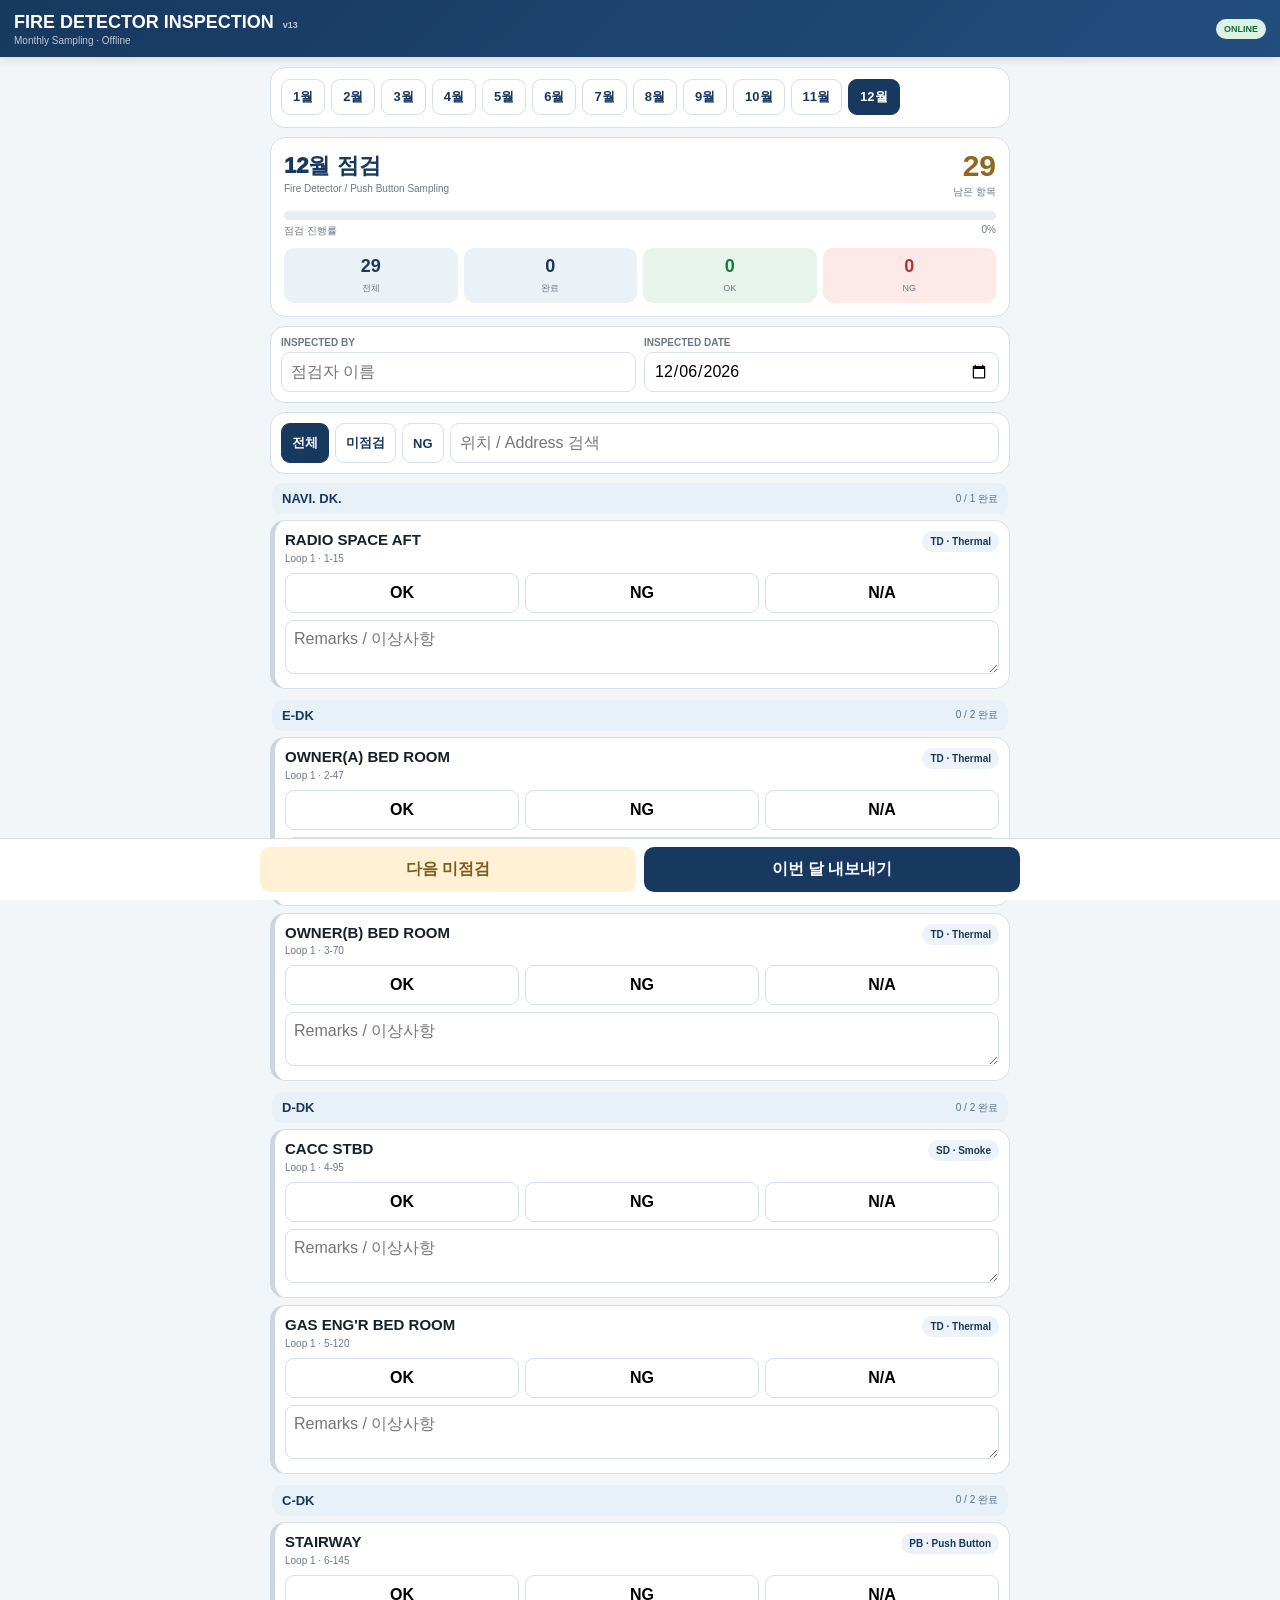
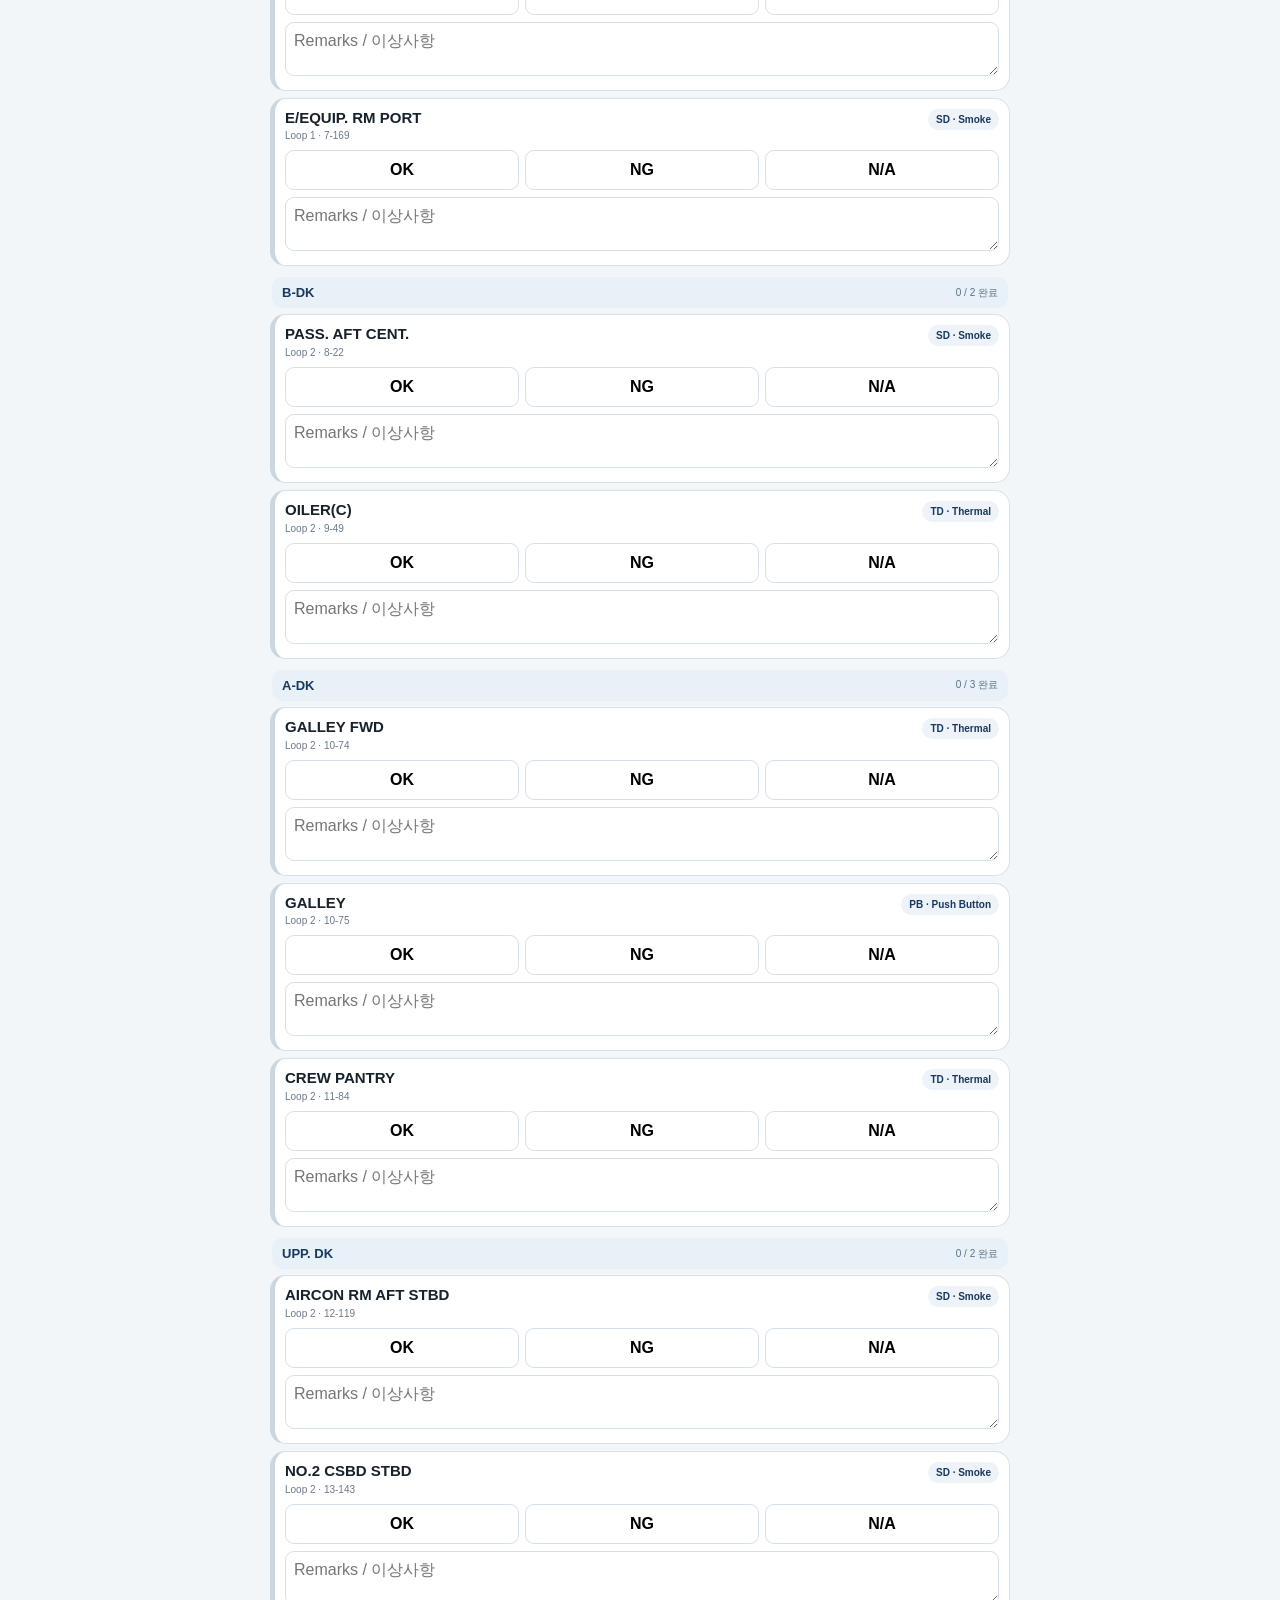
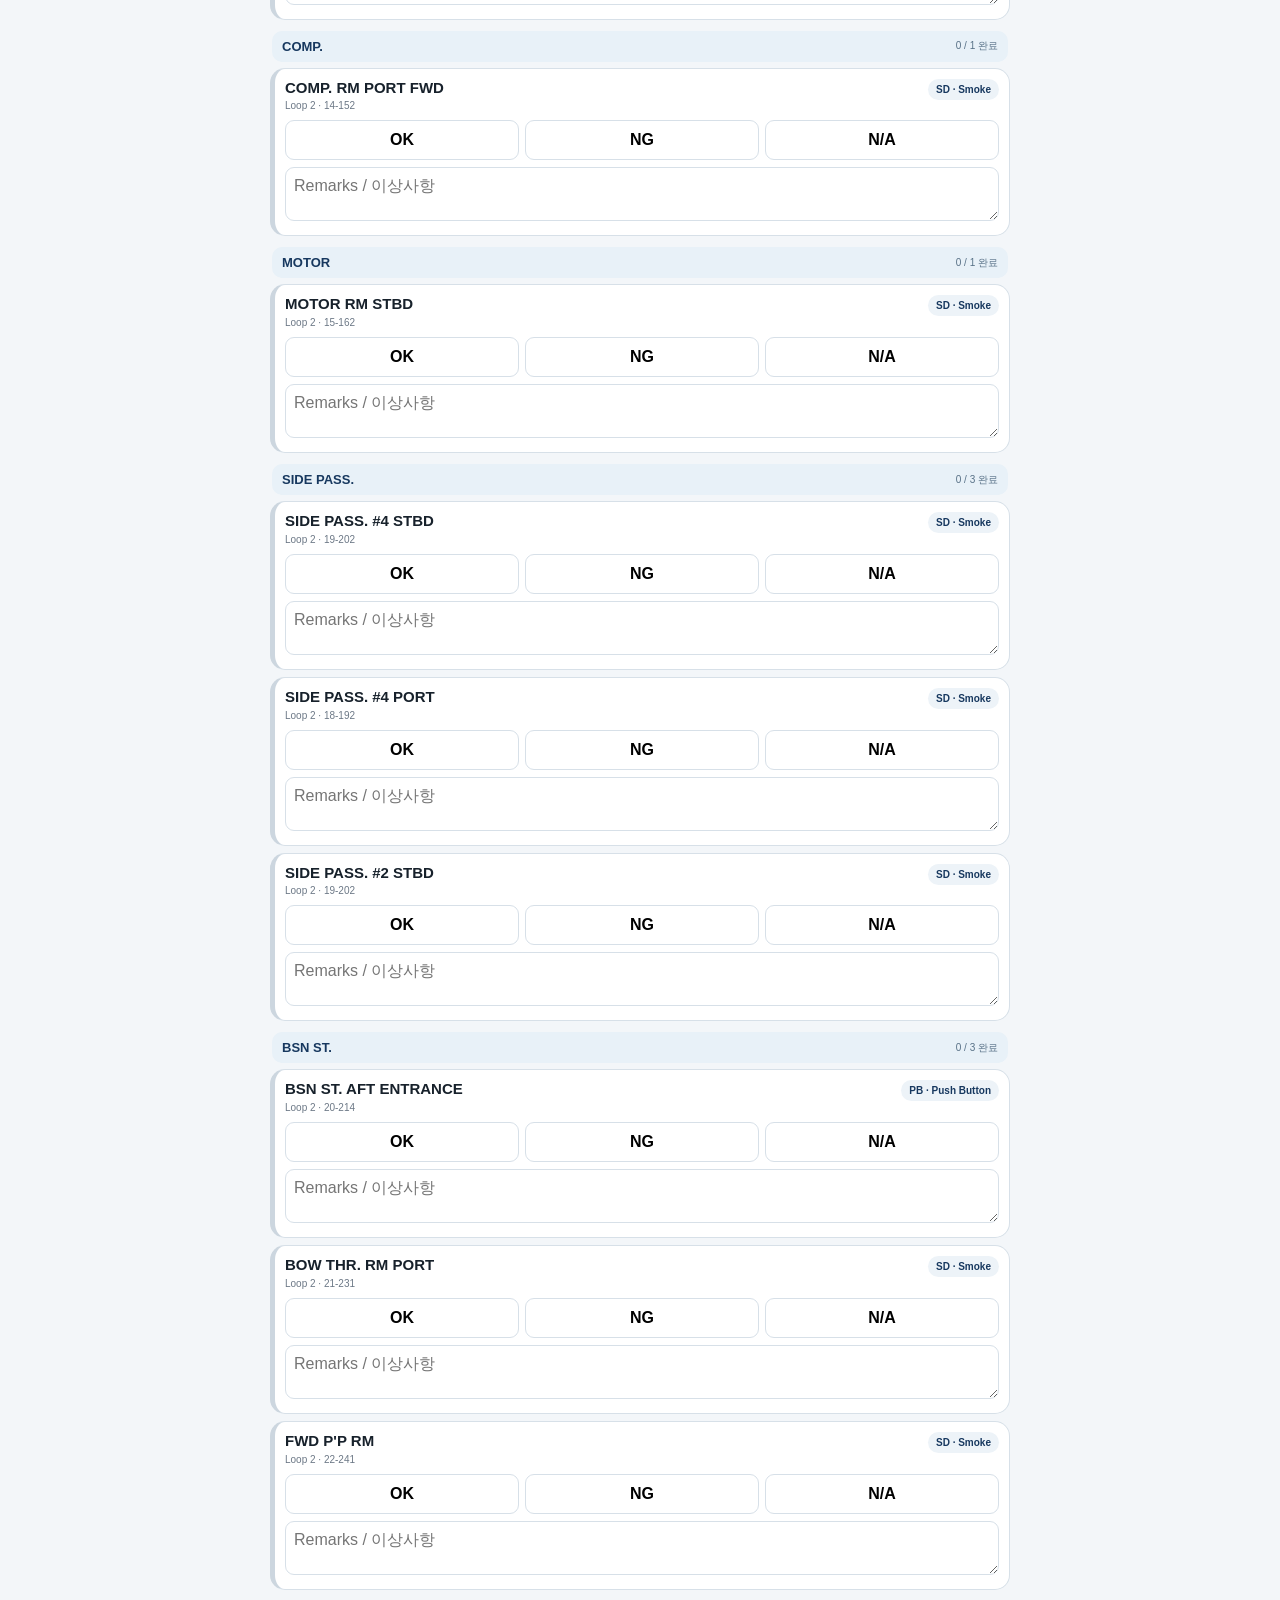
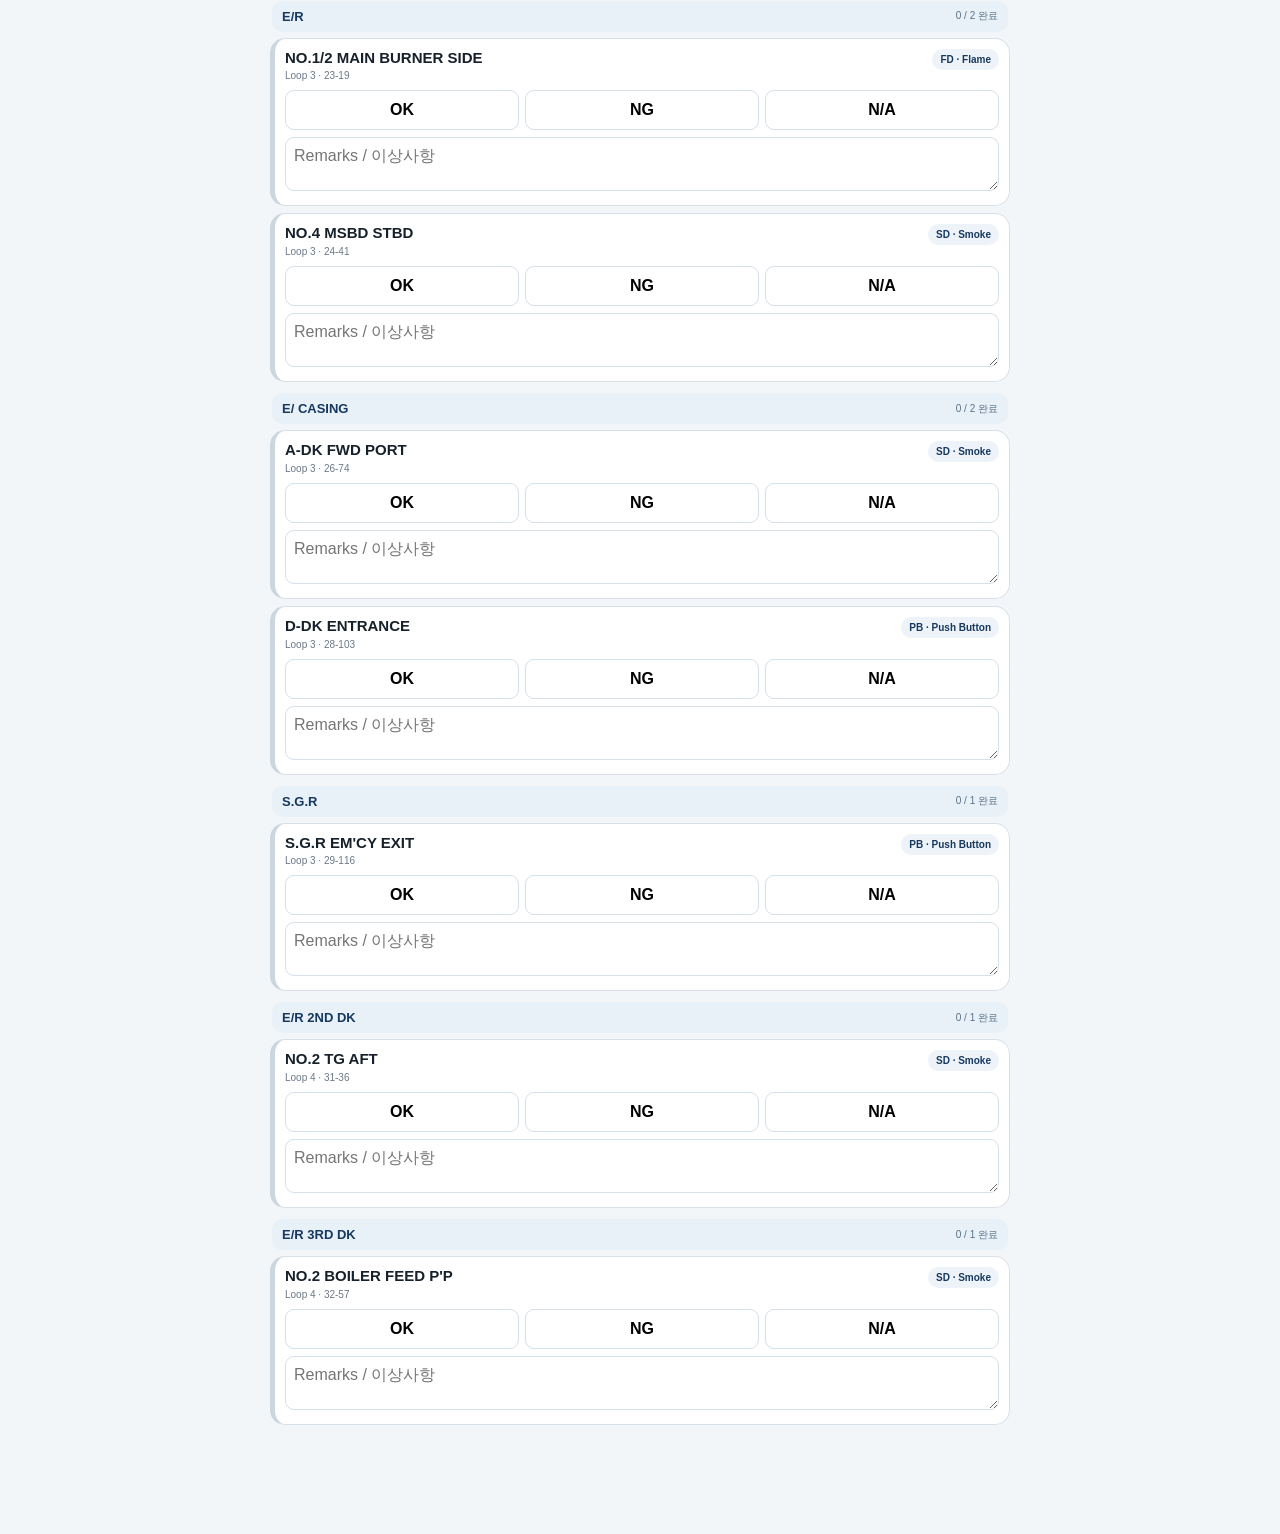
==== commit 020d34df: "Add files via upload" ====
--- a/index.html
+++ b/index.html
@@ -1,262 +1,425 @@
 <!doctype html>
-<html lang="ko"><head>
+<html lang="ko">
+<head>
 <meta charset="utf-8">
 <meta name="viewport" content="width=device-width,initial-scale=1,maximum-scale=1,viewport-fit=cover">
-<meta name="theme-color" content="#15375f">
+<meta name="theme-color" content="#17385f">
 <meta name="apple-mobile-web-app-capable" content="yes">
 <meta name="apple-mobile-web-app-status-bar-style" content="black-translucent">
 <title>Fire Detector Inspection</title>
 <style>
-:root{--navy:#15375f;--bg:#f3f6f9;--line:#d8e1e8;--muted:#6f7b88;--ok:#168045;--ng:#bd352f;--na:#6c7682;--amber:#8d671f}
+:root{
+ --navy:#17385f;--navy2:#224e7e;--bg:#f3f6f9;--card:#fff;--line:#d7e0e8;
+ --muted:#6c7886;--ok:#177b43;--ng:#b9332e;--na:#687482;--amber:#906820;
+}
 *{box-sizing:border-box;-webkit-tap-highlight-color:transparent}
-html,body{margin:0;background:var(--bg);font-family:-apple-system,BlinkMacSystemFont,"Apple SD Gothic Neo","Noto Sans KR",Arial,sans-serif;color:#18222c}
-body{padding-bottom:calc(84px + env(safe-area-inset-bottom))}
+html,body{margin:0;background:var(--bg);font-family:-apple-system,BlinkMacSystemFont,"Apple SD Gothic Neo","Noto Sans KR",Arial,sans-serif;color:#17212b}
+body{padding-bottom:calc(88px + env(safe-area-inset-bottom))}
 button,input,textarea{font:inherit}
-header{position:sticky;top:0;z-index:30;background:var(--navy);color:#fff;padding:calc(12px + env(safe-area-inset-top)) 14px 11px;box-shadow:0 2px 10px #0002}
-.headrow{display:flex;justify-content:space-between;align-items:center;gap:8px}
-.title{font-size:18px;font-weight:900}.sub{font-size:10px;opacity:.72;margin-top:2px}
-.net{font-size:9px;font-weight:900;border-radius:999px;padding:5px 8px;background:#dff2e6;color:#166b3a}.net.off{background:#fff0d2;color:#775b16}
-.version{font-size:9px;opacity:.75;margin-left:6px}
-main{max-width:760px;margin:auto;padding:10px}
-.panel,.card{background:#fff;border:1px solid var(--line);border-radius:15px}.panel{padding:10px;margin-bottom:9px}
-.months{display:flex;gap:6px;overflow:auto;-webkit-overflow-scrolling:touch}
-.months button{flex:0 0 auto;border:1px solid var(--line);background:#fff;color:var(--navy);border-radius:9px;padding:8px 11px;font-weight:850}
-.months button.active{background:var(--navy);color:#fff;border-color:var(--navy)}
-.hero{padding:13px}.heroTop{display:flex;justify-content:space-between;align-items:flex-start}
-.monthTitle{font-size:22px;font-weight:950;color:var(--navy)}.small{font-size:10px;color:var(--muted);margin-top:2px}
-.remain{text-align:right}.remain b{display:block;font-size:30px;line-height:1;color:var(--amber)}.remain span{font-size:10px;color:var(--muted)}
-.progress{height:9px;background:#e7edf2;border-radius:999px;overflow:hidden;margin-top:12px}.progress i{display:block;height:100%;background:#2f72a5;width:0}
-.progressLine{display:flex;justify-content:space-between;font-size:10px;color:var(--muted);margin-top:4px}
+header{position:sticky;top:0;z-index:40;background:linear-gradient(135deg,var(--navy),var(--navy2));color:#fff;padding:calc(12px + env(safe-area-inset-top)) 14px 11px;box-shadow:0 2px 10px #0002}
+.headerRow{display:flex;align-items:center;justify-content:space-between;gap:8px}
+.title{font-size:18px;font-weight:900}.subtitle{font-size:10px;opacity:.72;margin-top:2px}
+.statusPill{font-size:9px;font-weight:900;padding:5px 8px;border-radius:999px;background:#def1e5;color:#176a3b}
+.statusPill.off{background:#fff0d0;color:#785b18}
+.version{font-size:9px;opacity:.7;margin-left:4px}
+main{max-width:760px;margin:0 auto;padding:10px}
+.panel,.itemCard{background:#fff;border:1px solid var(--line);border-radius:15px}
+.panel{padding:10px;margin-bottom:9px}
+.monthStrip{display:flex;gap:6px;overflow-x:auto;-webkit-overflow-scrolling:touch;padding:1px 0 2px}
+.monthBtn{flex:0 0 auto;border:1px solid var(--line);background:#fff;color:var(--navy);border-radius:9px;padding:8px 11px;font-size:13px;font-weight:850}
+.monthBtn.active{background:var(--navy);color:#fff;border-color:var(--navy)}
+.hero{padding:13px}.heroTop{display:flex;justify-content:space-between;align-items:flex-start;gap:10px}
+.heroTitle{font-size:22px;font-weight:950;color:var(--navy)}
+.heroSub{font-size:10px;color:var(--muted);margin-top:2px}
+.remain{text-align:right}.remain strong{display:block;font-size:30px;line-height:1;color:var(--amber)}.remain span{font-size:10px;color:var(--muted)}
+.progress{height:9px;background:#e7edf2;border-radius:999px;overflow:hidden;margin-top:12px}.progressBar{height:100%;width:0;background:#2f72a5}
+.progressText{display:flex;justify-content:space-between;font-size:10px;color:var(--muted);margin-top:4px}
 .stats{display:grid;grid-template-columns:repeat(4,1fr);gap:6px;margin-top:10px;text-align:center}
-.stat{border-radius:10px;padding:8px 2px;background:#eaf2f8}.stat b{display:block;font-size:18px;color:var(--navy)}.stat span{font-size:9px;color:var(--muted)}
-.stat.ok{background:#e6f4eb}.stat.ok b{color:var(--ok)}.stat.ng{background:#fde9e7}.stat.ng b{color:var(--ng)}
+.stat{border-radius:10px;padding:8px 2px;background:#eaf2f8}.stat strong{display:block;font-size:18px;color:var(--navy)}.stat span{font-size:9px;color:var(--muted)}
+.stat.ok{background:#e6f4eb}.stat.ok strong{color:var(--ok)}.stat.ng{background:#fde9e8}.stat.ng strong{color:var(--ng)}
 .meta{display:grid;grid-template-columns:1fr 1fr;gap:8px}
 .field label{display:block;font-size:10px;font-weight:800;color:var(--muted);margin-bottom:4px}
-.field input,.search{width:100%;min-height:40px;border:1px solid var(--line);border-radius:9px;padding:9px;background:#fff}
+.field input,.searchBox{width:100%;min-height:40px;border:1px solid var(--line);border-radius:9px;padding:9px;background:#fff}
 .filters{display:grid;grid-template-columns:auto auto auto 1fr;gap:6px}
-.filter{border:1px solid var(--line);background:#fff;color:var(--navy);border-radius:9px;padding:8px 10px;font-weight:850}.filter.active{background:var(--navy);color:#fff}
-.area{margin-bottom:11px}.areaHead{display:flex;justify-content:space-between;background:#e8f1f8;color:var(--navy);border-radius:10px;padding:8px 10px;margin:0 2px 6px}
-.areaHead strong{font-size:13px}.areaHead span{font-size:10px;color:#567187}
-.card{padding:10px;margin-bottom:7px;border-left:5px solid #ccd6df}.card.ok{border-left-color:#4ead70}.card.ng{border-left-color:#d04a44}.card.na{border-left-color:#8a95a1}
-.cardTop{display:flex;justify-content:space-between;gap:8px}.loc{font-size:15px;font-weight:900;line-height:1.25}.addr{font-size:10px;color:var(--muted);margin-top:3px}
+.filterBtn{border:1px solid var(--line);background:#fff;color:var(--navy);border-radius:9px;padding:8px 10px;font-size:13px;font-weight:850}
+.filterBtn.active{background:var(--navy);color:#fff;border-color:var(--navy)}
+.areaBlock{margin-bottom:11px}.areaHeader{display:flex;justify-content:space-between;align-items:center;background:#e8f1f8;color:var(--navy);border-radius:10px;padding:8px 10px;margin:0 2px 6px}
+.areaHeader strong{font-size:13px}.areaHeader span{font-size:10px;color:#587187}
+.itemCard{padding:10px;margin-bottom:7px;border-left:5px solid #ccd6df}.itemCard.ok{border-left-color:#50ad70}.itemCard.ng{border-left-color:#d04b45}.itemCard.na{border-left-color:#8994a0}
+.itemTop{display:flex;justify-content:space-between;gap:8px}.location{font-size:15px;font-weight:900;line-height:1.25}.address{font-size:10px;color:var(--muted);margin-top:3px}
 .badge{height:max-content;background:#edf3f8;color:var(--navy);border-radius:999px;padding:5px 8px;font-size:10px;font-weight:850;white-space:nowrap}
 .choices{display:grid;grid-template-columns:repeat(3,1fr);gap:6px;margin-top:9px}
 .choice{min-height:40px;border:1px solid var(--line);background:#fff;border-radius:9px;font-weight:900}
-.choice.sel.ok{background:#e5f4eb;color:var(--ok);border-color:#9dd0af}.choice.sel.ng{background:#fde8e7;color:var(--ng);border-color:#e3aaa6}.choice.sel.na{background:#edf0f3;color:var(--na);border-color:#c6ced6}
-.remark{width:100%;min-height:43px;border:1px solid var(--line);border-radius:9px;padding:8px;margin-top:7px;resize:vertical}
-.empty{text-align:center;color:var(--muted);padding:30px}
-.errorbox{background:#fde8e7;color:#912d29;border:1px solid #e4aaa6;border-radius:10px;padding:10px;font-size:12px;display:none;margin-bottom:9px;white-space:pre-wrap}
-.bottom{position:fixed;left:0;right:0;bottom:0;background:#ffffffef;border-top:1px solid var(--line);padding:8px 10px calc(8px + env(safe-area-inset-bottom));backdrop-filter:blur(8px);z-index:40}
-.bottomIn{max-width:760px;margin:auto;display:grid;grid-template-columns:1fr 1fr;gap:8px}.bottom button{border:0;border-radius:10px;padding:12px 8px;font-weight:900}
-.next{background:#fff1d6;color:#7b5c1a}.export{background:var(--navy);color:#fff}
-@media(max-width:430px){.filters{grid-template-columns:repeat(3,auto)}.search{grid-column:1/-1}}
+.choice.ok.sel{background:#e5f4eb;color:var(--ok);border-color:#9dd0af}.choice.ng.sel{background:#fde8e7;color:var(--ng);border-color:#e4aaa6}.choice.na.sel{background:#edf0f3;color:var(--na);border-color:#c7cfd7}
+.remarks{width:100%;min-height:43px;border:1px solid var(--line);border-radius:9px;padding:8px;margin-top:7px;resize:vertical}
+.empty{text-align:center;color:var(--muted);padding:30px 6px}
+.error{display:none;background:#fde8e7;color:#8f2d29;border:1px solid #e4aaa6;border-radius:10px;padding:10px;font-size:12px;margin-bottom:9px;white-space:pre-wrap}
+.bottom{position:fixed;left:0;right:0;bottom:0;background:#ffffffef;border-top:1px solid var(--line);padding:8px 10px calc(8px + env(safe-area-inset-bottom));backdrop-filter:blur(8px);z-index:50}
+.bottomInner{max-width:760px;margin:auto;display:grid;grid-template-columns:1fr 1fr;gap:8px}
+.bottom button{border:0;border-radius:10px;padding:12px 8px;font-weight:900}.nextBtn{background:#fff1d6;color:#7c5c19}.exportBtn{background:var(--navy);color:#fff}
+@media(max-width:430px){.filters{grid-template-columns:repeat(3,auto)}.searchBox{grid-column:1/-1}}
 </style>
 </head>
 <body>
 <header>
-  <div class="headrow">
-    <div><div class="title">FIRE DETECTOR INSPECTION <span id="version" class="version"></span></div><div class="sub">Monthly Sampling · Offline</div></div>
-    <span id="net" class="net">ONLINE</span>
+  <div class="headerRow">
+    <div>
+      <div class="title">FIRE DETECTOR INSPECTION <span id="version" class="version">v13</span></div>
+      <div class="subtitle">Monthly Sampling · Offline</div>
+    </div>
+    <span id="network" class="statusPill">ONLINE</span>
   </div>
 </header>
+
 <main>
-  <div id="error" class="errorbox"></div>
-  <section class="panel"><div id="months" class="months"></div></section>
+  <div id="error" class="error"></div>
+
+  <section class="panel">
+    <div class="monthStrip">
+      <button type="button" class="monthBtn" data-month="1" onclick="chooseMonth(1)">1월</button><button type="button" class="monthBtn" data-month="2" onclick="chooseMonth(2)">2월</button><button type="button" class="monthBtn" data-month="3" onclick="chooseMonth(3)">3월</button><button type="button" class="monthBtn" data-month="4" onclick="chooseMonth(4)">4월</button><button type="button" class="monthBtn" data-month="5" onclick="chooseMonth(5)">5월</button><button type="button" class="monthBtn" data-month="6" onclick="chooseMonth(6)">6월</button><button type="button" class="monthBtn" data-month="7" onclick="chooseMonth(7)">7월</button><button type="button" class="monthBtn" data-month="8" onclick="chooseMonth(8)">8월</button><button type="button" class="monthBtn" data-month="9" onclick="chooseMonth(9)">9월</button><button type="button" class="monthBtn" data-month="10" onclick="chooseMonth(10)">10월</button><button type="button" class="monthBtn" data-month="11" onclick="chooseMonth(11)">11월</button><button type="button" class="monthBtn" data-month="12" onclick="chooseMonth(12)">12월</button>
+    </div>
+  </section>
+
   <section class="panel hero">
-    <div class="heroTop"><div><div id="monthTitle" class="monthTitle"></div><div class="small">Fire Detector / Push Button Sampling</div></div><div class="remain"><b id="remain">0</b><span>남은 항목</span></div></div>
-    <div class="progress"><i id="bar"></i></div><div class="progressLine"><span>진행률</span><span id="pct">0%</span></div>
-    <div class="stats"><div class="stat"><b id="total">0</b><span>전체</span></div><div class="stat"><b id="done">0</b><span>완료</span></div><div class="stat ok"><b id="okN">0</b><span>OK</span></div><div class="stat ng"><b id="ngN">0</b><span>NG</span></div></div>
+    <div class="heroTop">
+      <div>
+        <div id="monthTitle" class="heroTitle">점검월 로딩 중</div>
+        <div class="heroSub">Fire Detector / Push Button Sampling</div>
+      </div>
+      <div class="remain"><strong id="remaining">0</strong><span>남은 항목</span></div>
+    </div>
+
+    <div class="progress"><div id="progressBar" class="progressBar"></div></div>
+    <div class="progressText"><span>점검 진행률</span><span id="percent">0%</span></div>
+
+    <div class="stats">
+      <div class="stat"><strong id="total">0</strong><span>전체</span></div>
+      <div class="stat"><strong id="done">0</strong><span>완료</span></div>
+      <div class="stat ok"><strong id="okCount">0</strong><span>OK</span></div>
+      <div class="stat ng"><strong id="ngCount">0</strong><span>NG</span></div>
+    </div>
   </section>
-  <section class="panel meta"><div class="field"><label>INSPECTED BY</label><input id="inspector" placeholder="점검자 이름"></div><div class="field"><label>INSPECTED DATE</label><input id="date" type="date"></div></section>
-  <section class="panel filters"><button class="filter active" data-filter="ALL" onclick="setFilter('ALL')">전체</button><button class="filter" data-filter="PENDING" onclick="setFilter('PENDING')">미점검</button><button class="filter" data-filter="NG" onclick="setFilter('NG')">NG</button><input id="search" class="search" placeholder="위치 / Address 검색"></section>
+
+  <section class="panel meta">
+    <div class="field">
+      <label>INSPECTED BY</label>
+      <input id="inspector" placeholder="점검자 이름">
+    </div>
+    <div class="field">
+      <label>INSPECTED DATE</label>
+      <input id="date" type="date">
+    </div>
+  </section>
+
+  <section class="panel filters">
+    <button type="button" class="filterBtn active" data-filter="ALL" onclick="chooseFilter('ALL')">전체</button>
+    <button type="button" class="filterBtn" data-filter="PENDING" onclick="chooseFilter('PENDING')">미점검</button>
+    <button type="button" class="filterBtn" data-filter="NG" onclick="chooseFilter('NG')">NG</button>
+    <input id="search" class="searchBox" placeholder="위치 / Address 검색">
+  </section>
+
   <section id="list"></section>
 </main>
-<div class="bottom"><div class="bottomIn"><button class="next" onclick="nextPending()">다음 미점검</button><button class="export" onclick="exportCSV()">이번 달 내보내기</button></div></div>
+
+<div class="bottom">
+  <div class="bottomInner">
+    <button type="button" class="nextBtn" onclick="goNextPending()">다음 미점검</button>
+    <button type="button" class="exportBtn" onclick="exportMonth()">이번 달 내보내기</button>
+  </div>
+</div>
+
 <script>
-(function(){
-"use strict";
-const APP_VERSION="v12";
-const MONTHLY={"1":[{"id":"1-1","loop":1,"area":"NAVI. DK.","address":"1-1","location":"W/H MAMO. CONSOLE","type":"PB"},{"id":"1-2","loop":1,"area":"NAVI. DK.","address":"1-2","location":"STAIRWAY","type":"PB"},{"id":"1-3","loop":1,"area":"E-DK","address":"2-30","location":"PASS. AFT CENT.","type":"PB"},{"id":"1-4","loop":1,"area":"E-DK","address":"2-31","location":"PASS. AFT CENT.","type":"SD"},{"id":"1-5","loop":1,"area":"E-DK","address":"3-58","location":"C/ENGINEER OFFICE","type":"TD"},{"id":"1-6","loop":1,"area":"D-DK","address":"4-81","location":"PASS. AFT CENT.","type":"SD"},{"id":"1-7","loop":1,"area":"D-DK","address":"4-96","location":"CACC CONSOLE","type":"PB"},{"id":"1-8","loop":1,"area":"D-DK","address":"5-106","location":"CACC CENT","type":"SD"},{"id":"1-9","loop":1,"area":"C-DK","address":"6-130","location":"PASS. AFT CENT.","type":"PB"},{"id":"1-10","loop":1,"area":"C-DK","address":"6-131","location":"PASS. AFT CENT.","type":"SD"},{"id":"1-11","loop":1,"area":"C-DK","address":"7-155","location":"PASS. FWD CENT.","type":"SD"},{"id":"1-12","loop":1,"area":"C-DK","address":"7-156","location":"CHIEF STEWARD","type":"TD"},{"id":"1-13","loop":2,"area":"B-DK","address":"8-1","location":"CABLE TRUNK","type":"SD"},{"id":"1-14","loop":2,"area":"B-DK","address":"8-2","location":"ABLE MAN(D)","type":"TD"},{"id":"1-15","loop":2,"area":"B-DK","address":"9-32","location":"OILER(B)","type":"TD"},{"id":"1-16","loop":2,"area":"B-DK","address":"9-33","location":"BOY","type":"TD"},{"id":"1-17","loop":2,"area":"B-DK","address":"9-34","location":"4-WORKER(A)","type":"TD"},{"id":"1-18","loop":2,"area":"A-DK","address":"10-59","location":"CABLE TRUNK","type":"SD"},{"id":"1-19","loop":2,"area":"A-DK","address":"10-60","location":"OFF. REC. ROOM AFT","type":"TD"},{"id":"1-20","loop":2,"area":"A-DK","address":"10-61","location":"OFF. REC. ROOM FWD","type":"TD"},{"id":"1-21","loop":2,"area":"A-DK","address":"11-84","location":"CREW PANTRY","type":"TD"},{"id":"1-22","loop":2,"area":"UPP. DK","address":"12-104","location":"NO.1 CSBD PORT","type":"SD"},{"id":"1-23","loop":2,"area":"UPP. DK","address":"12-105","location":"NO.1 CSBD PORT","type":"TD"},{"id":"1-24","loop":2,"area":"UPP. DK","address":"13-129","location":"AIRCON RM FWD PORT","type":"SD"},{"id":"1-25","loop":2,"area":"UPP. DK","address":"13-130","location":"AIRCON RM AFT PORT","type":"SD"},{"id":"1-26","loop":2,"area":"COMP.","address":"14-152","location":"COMP. RM PORT AFT","type":"SD"},{"id":"1-27","loop":2,"area":"MOTOR","address":"15-162","location":"MOTOR RM STBD","type":"SD"},{"id":"1-28","loop":2,"area":"SIDE PASS.","address":"19-202","location":"SIDE PASS. AFT STBD","type":"PB"},{"id":"1-29","loop":2,"area":"SIDE PASS.","address":"18-192","location":"SIDE PASS. AFT PORT","type":"PB"},{"id":"1-30","loop":2,"area":"SIDE PASS.","address":"18-192","location":"SIDE PASS. FWD PORT","type":"PB"},{"id":"1-31","loop":2,"area":"SIDE PASS.","address":"18-192","location":"SIDE PASS. #1 PORT","type":"SD"},{"id":"1-32","loop":2,"area":"BSN ST.","address":"20-212","location":"BSN ST. AFT STBD","type":"SD"},{"id":"1-33","loop":2,"area":"BSN ST.","address":"21-230","location":"BOW THR. RM STBD","type":"SD"},{"id":"1-34","loop":2,"area":"BSN ST.","address":"22-241","location":"FWD P'P RM","type":"SD"},{"id":"1-35","loop":3,"area":"E/R","address":"23-1","location":"ESCR PORT","type":"SD"},{"id":"1-36","loop":3,"area":"E/R","address":"23-2","location":"ESCR CONSOLE","type":"PB"},{"id":"1-37","loop":3,"area":"E/R","address":"23-3","location":"ESCR STBD","type":"SD"},{"id":"1-38","loop":3,"area":"E/R","address":"24-28","location":"PORT EM'CY EXIT","type":"PB"},{"id":"1-39","loop":3,"area":"E/      CASING","address":"25-53","location":"UPP. DK GEN. STORE","type":"SD"},{"id":"1-40","loop":3,"area":"E/      CASING","address":"26-69","location":"A-DK NO.1 CO RM AFT","type":"SD"},{"id":"1-41","loop":3,"area":"E/      CASING","address":"28-98","location":"B-DK CENTER","type":"SD"},{"id":"1-42","loop":3,"area":"S.G.R","address":"29-111","location":"S.G.R FWD PORT","type":"SD"},{"id":"1-43","loop":4,"area":"E/R 2ND DK","address":"31-21","location":"NO.2 BOILER AFT","type":"SD"},{"id":"1-44","loop":4,"area":"E/R 2ND DK","address":"31-22","location":"NO.2 BOILER FWD","type":"SD"},{"id":"1-45","loop":4,"area":"E/R 3RD DK","address":"32-46","location":"FWD CENTER","type":"SD"}],"2":[{"id":"2-1","loop":1,"area":"NAVI. DK.","address":"1-3","location":"GROUP PANEL","type":"TD"},{"id":"2-2","loop":1,"area":"NAVI. DK.","address":"1-4","location":"STAIRWAY","type":"SD"},{"id":"2-3","loop":1,"area":"E-DK","address":"2-32","location":"2ND OFFICER","type":"TD"},{"id":"2-4","loop":1,"area":"E-DK","address":"2-33","location":"OFF. BAGGAGE LOCKER","type":"TD"},{"id":"2-5","loop":1,"area":"E-DK","address":"3-59","location":"C/ENGINEER DAY ROOM","type":"TD"},{"id":"2-6","loop":1,"area":"E-DK","address":"3-60","location":"C/ENGINEER BED ROOM","type":"TD"},{"id":"2-7","loop":1,"area":"D-DK","address":"4-82","location":"GAS ENG'R DAY ROOM","type":"TD"},{"id":"2-8","loop":1,"area":"D-DK","address":"5-107","location":"CACC PORT","type":"SD"},{"id":"2-9","loop":1,"area":"C-DK","address":"6-132","location":"CADET(B)","type":"TD"},{"id":"2-10","loop":1,"area":"C-DK","address":"6-133","location":"CADET(A)","type":"TD"},{"id":"2-11","loop":1,"area":"C-DK","address":"7-157","location":"NO.1 OILER","type":"TD"},{"id":"2-12","loop":1,"area":"C-DK","address":"7-158","location":"2ND ENGINEER","type":"TD"},{"id":"2-13","loop":2,"area":"B-DK","address":"8-3","location":"ABLE MAN(A)","type":"TD"},{"id":"2-14","loop":2,"area":"B-DK","address":"8-4","location":"LOCKER(C)","type":"TD"},{"id":"2-15","loop":2,"area":"B-DK","address":"9-35","location":"4-WORKER(A)","type":"TD"},{"id":"2-16","loop":2,"area":"B-DK","address":"9-36","location":"PORT EXIT","type":"PB"},{"id":"2-17","loop":2,"area":"B-DK","address":"9-37","location":"PASS. AFT PORT","type":"SD"},{"id":"2-18","loop":2,"area":"A-DK","address":"10-62","location":"COMMON BATH","type":"TD"},{"id":"2-19","loop":2,"area":"A-DK","address":"10-63","location":"HEALTH ROOM","type":"TD"},{"id":"2-20","loop":2,"area":"A-DK","address":"10-64","location":"STAIRWAY","type":"PB"},{"id":"2-21","loop":2,"area":"A-DK","address":"11-85","location":"CREW MESS RM FWD","type":"TD"},{"id":"2-22","loop":2,"area":"UPP. DK","address":"12-106","location":"NO.1 CSBD CENT","type":"SD"},{"id":"2-23","loop":2,"area":"UPP. DK","address":"12-107","location":"NO.1 CSBD STBD","type":"TD"},{"id":"2-24","loop":2,"area":"UPP. DK","address":"12-108","location":"NO.1 CSBD STBD","type":"SD"},{"id":"2-25","loop":2,"area":"UPP. DK","address":"13-131","location":"CARGO SPARE GEAR RM","type":"TD"},{"id":"2-26","loop":2,"area":"COMP.","address":"14-152","location":"COMP. RM STBD AFT","type":"SD"},{"id":"2-27","loop":2,"area":"MOTOR","address":"15-162","location":"MOTOR RM PORT","type":"SD"},{"id":"2-28","loop":2,"area":"SIDE PASS.","address":"19-202","location":"SIDE PASS. #4 STBD","type":"SD"},{"id":"2-29","loop":2,"area":"SIDE PASS.","address":"18-192","location":"SIDE PASS. #4 PORT","type":"SD"},{"id":"2-30","loop":2,"area":"SIDE PASS.","address":"18-192","location":"SIDE PASS. #1 PORT","type":"SD"},{"id":"2-31","loop":2,"area":"SIDE PASS.","address":"18-192","location":"SIDE PASS. #1 PORT","type":"SD"},{"id":"2-32","loop":2,"area":"BSN ST.","address":"20-213","location":"BSN ST. AFT STBD","type":"SD"},{"id":"2-33","loop":2,"area":"BSN ST.","address":"21-231","location":"BOW THR. RM PORT","type":"SD"},{"id":"2-34","loop":2,"area":"BSN ST.","address":"22-241","location":"FWD P'P RM","type":"SD"},{"id":"2-35","loop":3,"area":"E/R","address":"23-4","location":"ESCR STBD","type":"TD"},{"id":"2-36","loop":3,"area":"E/R","address":"23-5","location":"ESCR PIO SPACE","type":"SD"},{"id":"2-37","loop":3,"area":"E/R","address":"24-29","location":"ENG'R STORE AFT","type":"SD"},{"id":"2-38","loop":3,"area":"E/      CASING","address":"25-54","location":"UPP. DK DECK STORE","type":"SD"},{"id":"2-39","loop":3,"area":"E/      CASING","address":"26-70","location":"A- DK NO.1 CO RM FWD","type":"SD"},{"id":"2-40","loop":3,"area":"E/      CASING","address":"28-99","location":"B-DK CO2 RM","type":"SD"},{"id":"2-41","loop":3,"area":"S.G.R","address":"29-112","location":"S.G.R AFT PORT","type":"SD"},{"id":"2-42","loop":4,"area":"E/R 2ND DK","address":"31-23","location":"PASS. PORT STAIRWAY","type":"SD"},{"id":"2-43","loop":4,"area":"E/R 2ND DK","address":"31-24","location":"WORK SHOP","type":"TIMER"},{"id":"2-44","loop":4,"area":"E/R 3RD DK","address":"32-47","location":"NO.1 F.W GENERATOR","type":"SD"}],"3":[{"id":"3-1","loop":1,"area":"NAVI. DK.","address":"1-5","location":"NAVI. EQUIP. RM","type":"SD"},{"id":"3-2","loop":1,"area":"E-DK","address":"2-34","location":"RADIO OFF. BED ROOM","type":"TD"},{"id":"3-3","loop":1,"area":"E-DK","address":"2-35","location":"RADIO OFF. DAY ROOM","type":"TD"},{"id":"3-4","loop":1,"area":"E-DK","address":"3-61","location":"PILOT(B)","type":"TD"},{"id":"3-5","loop":1,"area":"D-DK","address":"4-83","location":"1ST OFFICER BED ROOM","type":"TD"},{"id":"3-6","loop":1,"area":"D-DK","address":"5-108","location":"CARGO OFFICE","type":"TD"},{"id":"3-7","loop":1,"area":"C-DK","address":"6-134","location":"AFT STBD EXIT","type":"PB"},{"id":"3-8","loop":1,"area":"C-DK","address":"7-159","location":"PASS. FWD PORT","type":"SD"},{"id":"3-9","loop":2,"area":"B-DK","address":"8-5","location":"ABLE MAN(B)","type":"TD"},{"id":"3-10","loop":2,"area":"B-DK","address":"9-38","location":"DRYING ROOM","type":"TD"},{"id":"3-11","loop":2,"area":"A-DK","address":"10-65","location":"PASS. CENTER","type":"SD"},{"id":"3-12","loop":2,"area":"A-DK","address":"11-86","location":"CREW MESS RM AFT","type":"TD"},{"id":"3-13","loop":2,"area":"UPP. DK","address":"12-109","location":"4-WORKER(B)","type":"TD"},{"id":"3-14","loop":2,"area":"UPP. DK","address":"13-132","location":"CARPENTER STORE","type":"TD"},{"id":"3-15","loop":2,"area":"COMP.","address":"14-152","location":"COMP. RM STBD FWD","type":"SD"},{"id":"3-16","loop":2,"area":"MOTOR","address":"15-162","location":"MOTOR RM STBD","type":"SD"},{"id":"3-17","loop":2,"area":"SIDE PASS.","address":"19-202","location":"SIDE PASS. #4 STBD","type":"SD"},{"id":"3-18","loop":2,"area":"SIDE PASS.","address":"18-192","location":"SIDE PASS. #4 PORT","type":"SD"},{"id":"3-19","loop":2,"area":"SIDE PASS.","address":"18-192","location":"SIDE PASS. #1 PORT","type":"SD"},{"id":"3-20","loop":2,"area":"BSN ST.","address":"20-214","location":"BSN ST. AFT ENTRANCE","type":"PB"},{"id":"3-21","loop":2,"area":"BSN ST.","address":"21-230","location":"BOW THR. RM STBD","type":"SD"},{"id":"3-22","loop":2,"area":"BSN ST.","address":"22-241","location":"FWD P'P RM","type":"SD"},{"id":"3-23","loop":3,"area":"E/R","address":"23-6","location":"ESCR PIO SPACE","type":"TD"},{"id":"3-24","loop":3,"area":"E/R","address":"24-30","location":"ENG'R STORE FWD","type":"SD"},{"id":"3-25","loop":3,"area":"E/      CASING","address":"25-55","location":"UPP. DK PAINT STORE","type":"SD"},{"id":"3-26","loop":3,"area":"E/      CASING","address":"26-71","location":"A-DK FWD STBD","type":"SD"},{"id":"3-27","loop":3,"area":"E/      CASING","address":"28-100","location":"C-DK CENTER","type":"SD"},{"id":"3-28","loop":3,"area":"S.G.R","address":"29-113","location":"S.G.R AFT STBD","type":"SD"},{"id":"3-29","loop":4,"area":"E/R 2ND DK","address":"31-25","location":"WORK SHOP ABOVE AFT","type":"SD"},{"id":"3-30","loop":4,"area":"E/R 3RD DK","address":"32-48","location":"FWD CENTER","type":"SD"}],"4":[{"id":"4-1","loop":1,"area":"NAVI. DK.","address":"1-6","location":"LIFT MACH. ROOM","type":"SD"},{"id":"4-2","loop":1,"area":"NAVI. DK.","address":"1-7","location":"BATTERY ROOM","type":"SD"},{"id":"4-3","loop":1,"area":"E-DK","address":"2-36","location":"STBD EXIT","type":"PB"},{"id":"4-4","loop":1,"area":"E-DK","address":"2-37","location":"PASS. AFT STBD","type":"SD"},{"id":"4-5","loop":1,"area":"E-DK","address":"3-62","location":"PASS. FWD PORT","type":"SD"},{"id":"4-6","loop":1,"area":"D-DK","address":"4-84","location":"1ST OFFICER DAY ROOM","type":"TD"},{"id":"4-7","loop":1,"area":"D-DK","address":"4-85","location":"STBD EXIT","type":"PB"},{"id":"4-8","loop":1,"area":"D-DK","address":"5-109","location":"SHIP OFFICE","type":"TD"},{"id":"4-9","loop":1,"area":"C-DK","address":"6-135","location":"CLEAN GEAR ROOM","type":"TD"},{"id":"4-10","loop":1,"area":"C-DK","address":"7-160","location":"PASS. FWD PORT EXIT","type":"PB"},{"id":"4-11","loop":2,"area":"B-DK","address":"8-6","location":"ABLE MAN(C)","type":"TD"},{"id":"4-12","loop":2,"area":"B-DK","address":"9-39","location":"SHIP LAUNDRY","type":"TD"},{"id":"4-13","loop":2,"area":"A-DK","address":"10-66","location":"PASS. STBD","type":"SD"},{"id":"4-14","loop":2,"area":"A-DK","address":"11-87","location":"CREW REC. RM AFT","type":"TD"},{"id":"4-15","loop":2,"area":"UPP. DK","address":"12-110","location":"STBD EXIT","type":"PB"},{"id":"4-16","loop":2,"area":"UPP. DK","address":"13-133","location":"SOPEP STORE","type":"TD"},{"id":"4-17","loop":2,"area":"COMP.","address":"14-152","location":"COMP. RM PORT FWD","type":"SD"},{"id":"4-18","loop":2,"area":"MOTOR","address":"15-162","location":"MOTOR RM PORT","type":"SD"},{"id":"4-19","loop":2,"area":"SIDE PASS.","address":"19-202","location":"SIDE PASS. #4 STBD","type":"SD"},{"id":"4-20","loop":2,"area":"SIDE PASS.","address":"18-192","location":"SIDE PASS. #4 PORT","type":"SD"},{"id":"4-21","loop":2,"area":"SIDE PASS.","address":"18-192","location":"SIDE PASS. #2 PORT","type":"SD"},{"id":"4-22","loop":2,"area":"BSN ST.","address":"20-215","location":"BSN ST. AFT PORT","type":"SD"},{"id":"4-23","loop":2,"area":"BSN ST.","address":"21-231","location":"BOW THR. RM PORT","type":"SD"},{"id":"4-24","loop":2,"area":"BSN ST.","address":"22-241","location":"FWD P'P RM","type":"SD"},{"id":"4-25","loop":3,"area":"E/R","address":"23-7","location":"NO.1 MSBD PORT","type":"SD"},{"id":"4-26","loop":3,"area":"E/R","address":"24-31","location":"NO.2 MAIN BOILER SIDE","type":"SD"},{"id":"4-27","loop":3,"area":"E/      CASING","address":"25-56","location":"UPP. DK AFT PORT","type":"SD"},{"id":"4-28","loop":3,"area":"E/      CASING","address":"26-72","location":"A-DK AFT STBD","type":"SD"},{"id":"4-29","loop":3,"area":"E/      CASING","address":"28-101","location":"TOP EXIT","type":"PB"},{"id":"4-30","loop":3,"area":"S.G.R","address":"29-114","location":"S.G.R FWD STBD","type":"SD"},{"id":"4-31","loop":4,"area":"E/R 2ND DK","address":"31-26","location":"WORK SHOP ABOVE FWD","type":"SD"},{"id":"4-32","loop":4,"area":"E/R 3RD DK","address":"32-49","location":"NO.1 F.W GENERATOR","type":"SD"}],"5":[{"id":"5-1","loop":1,"area":"NAVI. DK.","address":"1-8","location":"KITCHIEN","type":"TD"},{"id":"5-2","loop":1,"area":"E-DK","address":"2-38","location":"PILOT(A)","type":"TD"},{"id":"5-3","loop":1,"area":"E-DK","address":"2-39","location":"SPARE OFFICER(A)","type":"TD"},{"id":"5-4","loop":1,"area":"E-DK","address":"3-63","location":"PASS. FWD PORT","type":"PB"},{"id":"5-5","loop":1,"area":"D-DK","address":"4-86","location":"C/OFFICER BED ROOM","type":"TD"},{"id":"5-6","loop":1,"area":"D-DK","address":"4-87","location":"PASS. AFT STBD","type":"SD"},{"id":"5-7","loop":1,"area":"D-DK","address":"5-110","location":"PASS. FWD PORT","type":"SD"},{"id":"5-8","loop":1,"area":"D-DK","address":"5-111","location":"PASS. FWD PORT","type":"PB"},{"id":"5-9","loop":1,"area":"C-DK","address":"6-136","location":"MED. LOCKER","type":"TD"},{"id":"5-10","loop":1,"area":"C-DK","address":"7-161","location":"3RD ENGINEER","type":"TD"},{"id":"5-11","loop":2,"area":"B-DK","address":"8-7","location":"PASS. FWD STBD","type":"SD"},{"id":"5-12","loop":2,"area":"B-DK","address":"9-40","location":"WIPER(A)","type":"TD"},{"id":"5-13","loop":2,"area":"A-DK","address":"10-67","location":"STBD EXIT","type":"PB"},{"id":"5-14","loop":2,"area":"A-DK","address":"11-88","location":"CREW REC. RM FWD","type":"TD"},{"id":"5-15","loop":2,"area":"UPP. DK","address":"12-111","location":"PASS. STBD","type":"SD"},{"id":"5-16","loop":2,"area":"UPP. DK","address":"13-134","location":"CHANGE ROOM","type":"TD"},{"id":"5-17","loop":2,"area":"COMP.","address":"14-152","location":"COMP. RM PORT AFT","type":"SD"},{"id":"5-18","loop":2,"area":"MOTOR","address":"15-162","location":"MOTOR RM STBD","type":"SD"},{"id":"5-19","loop":2,"area":"SIDE PASS.","address":"19-202","location":"SIDE PASS. #4 STBD","type":"SD"},{"id":"5-20","loop":2,"area":"SIDE PASS.","address":"18-192","location":"SIDE PASS. #4 PORT","type":"SD"},{"id":"5-21","loop":2,"area":"SIDE PASS.","address":"18-192","location":"SIDE PASS. #2 PORT","type":"SD"},{"id":"5-22","loop":2,"area":"BSN ST.","address":"20-216","location":"BSN ST. AFT PORT","type":"SD"},{"id":"5-23","loop":2,"area":"BSN ST.","address":"21-230","location":"BOW THR. RM STBD","type":"SD"},{"id":"5-24","loop":2,"area":"BSN ST.","address":"22-241","location":"FWD P'P RM","type":"SD"},{"id":"5-25","loop":3,"area":"E/R","address":"23-8","location":"NO.1 MSBD FWD","type":"TD"},{"id":"5-26","loop":3,"area":"E/R","address":"24-32","location":"PASS. PORT","type":"SD"},{"id":"5-27","loop":3,"area":"E/      CASING","address":"25-57","location":"UPP. DK AFT STBD","type":"SD"},{"id":"5-28","loop":3,"area":"E/      CASING","address":"26-73","location":"A-DK AFT PORT","type":"SD"},{"id":"5-29","loop":3,"area":"E/      CASING","address":"28-102","location":"C-DK ENTRANCE","type":"PB"},{"id":"5-30","loop":3,"area":"S.G.R","address":"29-115","location":"S.G.R EM'CY FIRE P'P","type":"SD"},{"id":"5-31","loop":4,"area":"E/R 2ND DK","address":"31-27","location":"WORK SHOP FWD","type":"SD"},{"id":"5-32","loop":4,"area":"E/R 3RD DK","address":"32-50","location":"PASS. STBD STAIRWAY","type":"SD"}],"6":[{"id":"6-1","loop":1,"area":"NAVI. DK.","address":"1-9","location":"LIFT TOP","type":"SD"},{"id":"6-2","loop":1,"area":"E-DK","address":"2-40","location":"CAPTAIN PANTRY","type":"TD"},{"id":"6-3","loop":1,"area":"E-DK","address":"2-41","location":"STAIRWAY","type":"PB"},{"id":"6-4","loop":1,"area":"E-DK","address":"3-64","location":"OFFICER LAUNDRY","type":"TD"},{"id":"6-5","loop":1,"area":"D-DK","address":"4-88","location":"DRAWING ROOM","type":"TD"},{"id":"6-6","loop":1,"area":"D-DK","address":"4-89","location":"STAIRWAY","type":"PB"},{"id":"6-7","loop":1,"area":"D-DK","address":"5-112","location":"PASS. FWD FWD CENT.","type":"SD"},{"id":"6-8","loop":1,"area":"D-DK","address":"5-113","location":"CONFERENCE ROOM","type":"TD"},{"id":"6-9","loop":1,"area":"C-DK","address":"6-137","location":"PASS. AFT STBD","type":"SD"},{"id":"6-10","loop":1,"area":"C-DK","address":"6-138","location":"E/EQUIP. RM STBD","type":"SD"},{"id":"6-11","loop":1,"area":"C-DK","address":"7-162","location":"LIBRARY","type":"TD"},{"id":"6-12","loop":2,"area":"B-DK","address":"8-8","location":"STAIRWAY","type":"PB"},{"id":"6-13","loop":2,"area":"B-DK","address":"8-9","location":"STAIRWAY","type":"SD"},{"id":"6-14","loop":2,"area":"B-DK","address":"9-41","location":"PASS. MID. PORT","type":"SD"},{"id":"6-15","loop":2,"area":"A-DK","address":"10-68","location":"OFFICER MESS RM FWD","type":"TD"},{"id":"6-16","loop":2,"area":"A-DK","address":"11-89","location":"PORT EXIT","type":"PB"},{"id":"6-17","loop":2,"area":"UPP. DK","address":"12-112","location":"CABLE TRUNK","type":"SD"},{"id":"6-18","loop":2,"area":"UPP. DK","address":"13-135","location":"F.C.S","type":"PB"},{"id":"6-19","loop":2,"area":"COMP.","address":"14-152","location":"COMP. RM STBD AFT","type":"SD"},{"id":"6-20","loop":2,"area":"MOTOR","address":"15-162","location":"MOTOR RM PORT","type":"SD"},{"id":"6-21","loop":2,"area":"SIDE PASS.","address":"19-202","location":"SIDE PASS. #3 STBD","type":"SD"},{"id":"6-22","loop":2,"area":"SIDE PASS.","address":"18-192","location":"SIDE PASS. #3 PORT","type":"SD"},{"id":"6-23","loop":2,"area":"SIDE PASS.","address":"18-192","location":"SIDE PASS. #2 PORT","type":"SD"},{"id":"6-24","loop":2,"area":"SIDE PASS.","address":"18-192","location":"SIDE PASS. #2 PORT","type":"SD"},{"id":"6-25","loop":2,"area":"BSN ST.","address":"20-217","location":"BSN ST. MAIN P'P PORT","type":"SD"},{"id":"6-26","loop":2,"area":"BSN ST.","address":"21-231","location":"BOW THR. RM PORT","type":"SD"},{"id":"6-27","loop":2,"area":"BSN ST.","address":"22-241","location":"FWD P'P RM","type":"SD"},{"id":"6-28","loop":3,"area":"E/R","address":"23-9","location":"NO.1 MSBD STBD","type":"SD"},{"id":"6-29","loop":3,"area":"E/R","address":"23-10","location":"STBD ENTRANCE","type":"PB"},{"id":"6-30","loop":3,"area":"E/R","address":"24-33","location":"N2 FEED AIR COMP.","type":"SD"},{"id":"6-31","loop":3,"area":"E/      CASING","address":"25-58","location":"UPP. DK INCINERATOR RM","type":"SD"},{"id":"6-32","loop":3,"area":"E/      CASING","address":"26-74","location":"A-DK FWD PORT","type":"SD"},{"id":"6-33","loop":3,"area":"E/      CASING","address":"28-103","location":"D-DK ENTRANCE","type":"PB"},{"id":"6-34","loop":3,"area":"S.G.R","address":"29-116","location":"S.G.R EM'CY EXIT","type":"PB"},{"id":"6-35","loop":4,"area":"E/R 2ND DK","address":"31-28","location":"WORK SHOP AFT","type":"SD"},{"id":"6-36","loop":4,"area":"E/R 2ND DK","address":"31-29","location":"W/SHOP WELDING AREA","type":"TD"},{"id":"6-37","loop":4,"area":"E/R 3RD DK","address":"32-51","location":"PURIFIER RM","type":"SD"}],"7":[{"id":"7-1","loop":1,"area":"NAVI. DK.","address":"1-10","location":"CHART SPACE","type":"TD"},{"id":"7-2","loop":1,"area":"E-DK","address":"2-42","location":"PASS. FWD STBD","type":"SD"},{"id":"7-3","loop":1,"area":"E-DK","address":"3-65","location":"DRYING ROOM","type":"TD"},{"id":"7-4","loop":1,"area":"D-DK","address":"4-90","location":"STAIRWAY","type":"SD"},{"id":"7-5","loop":1,"area":"D-DK","address":"5-114","location":"DUTY MESS ROOM","type":"TD"},{"id":"7-6","loop":1,"area":"C-DK","address":"6-139","location":"CALBE TRUNK","type":"SD"},{"id":"7-7","loop":1,"area":"C-DK","address":"7-163","location":"PASS. AFT PORT","type":"SD"},{"id":"7-8","loop":2,"area":"B-DK","address":"8-10","location":"PASS. MID. CENT.","type":"PB"},{"id":"7-9","loop":2,"area":"B-DK","address":"8-11","location":"BAGGAGE LOCKER","type":"TD"},{"id":"7-10","loop":2,"area":"B-DK","address":"9-42","location":"PASS. MID. CENT.","type":"SD"},{"id":"7-11","loop":2,"area":"A-DK","address":"10-69","location":"OFFICER MESS RM AFT","type":"TD"},{"id":"7-12","loop":2,"area":"A-DK","address":"11-90","location":"PASS. PORT","type":"SD"},{"id":"7-13","loop":2,"area":"UPP. DK","address":"12-113","location":"STAIRWAY","type":"PB"},{"id":"7-14","loop":2,"area":"UPP. DK","address":"13-136","location":"F.C.S","type":"SD"},{"id":"7-15","loop":2,"area":"COMP.","address":"14-152","location":"COMP. RM STBD FWD","type":"SD"},{"id":"7-16","loop":2,"area":"MOTOR","address":"15-162","location":"MOTOR RM STBD","type":"SD"},{"id":"7-17","loop":2,"area":"SIDE PASS.","address":"19-202","location":"SIDE PASS. #3 STBD","type":"SD"},{"id":"7-18","loop":2,"area":"SIDE PASS.","address":"18-192","location":"SIDE PASS. #3 PORT","type":"SD"},{"id":"7-19","loop":2,"area":"SIDE PASS.","address":"18-192","location":"SIDE PASS. #2 PORT","type":"SD"},{"id":"7-20","loop":2,"area":"SIDE PASS.","address":"19-202","location":"SIDE PASS. FWD STBD","type":"PB"},{"id":"7-21","loop":2,"area":"BSN ST.","address":"20-218","location":"BSN ST. MAIN P'P TOP","type":"SD"},{"id":"7-22","loop":2,"area":"BSN ST.","address":"21-230","location":"BOW THR. RM STBD","type":"SD"},{"id":"7-23","loop":2,"area":"BSN ST.","address":"22-241","location":"FWD P'P RM","type":"SD"},{"id":"7-24","loop":3,"area":"E/R","address":"23-11","location":"B/THRUSTER TR.","type":"SD"},{"id":"7-25","loop":3,"area":"E/R","address":"23-12","location":"STBD PASS.","type":"SD"},{"id":"7-26","loop":3,"area":"E/R","address":"24-34","location":"N2 BUFFER TK","type":"SD"},{"id":"7-27","loop":3,"area":"E/R","address":"24-35","location":"PORT TRANSFORMER","type":"SD"},{"id":"7-28","loop":3,"area":"E/      CASING","address":"25-59","location":"UPP. DK INCINERATOR RM","type":"PB"},{"id":"7-29","loop":3,"area":"E/      CASING","address":"26-69","location":"A-DK NO.1 CO RM AFT","type":"SD"},{"id":"7-30","loop":3,"area":"E/      CASING","address":"28-98","location":"B-DK CENTER","type":"SD"},{"id":"7-31","loop":3,"area":"S.G.R","address":"29-111","location":"S.G.R FWD PORT","type":"SD"},{"id":"7-32","loop":4,"area":"E/R 2ND DK","address":"31-30","location":"ELEC. W/SHOP","type":"SD"},{"id":"7-33","loop":4,"area":"E/R 2ND DK","address":"31-31","location":"SEWAGE UNIT","type":"SD"},{"id":"7-34","loop":4,"area":"E/R 3RD DK","address":"32-52","location":"PASS. AFT STBD","type":"SD"}],"8":[{"id":"8-1","loop":1,"area":"NAVI. DK.","address":"1-11","location":"W/H FWD PORT","type":"TD"},{"id":"8-2","loop":1,"area":"E-DK","address":"2-43","location":"CABLE TRUNK","type":"SD"},{"id":"8-3","loop":1,"area":"E-DK","address":"3-66","location":"PASS. FWD CENT.","type":"SD"},{"id":"8-4","loop":1,"area":"D-DK","address":"4-91","location":"CABLE TRUNK","type":"SD"},{"id":"8-5","loop":1,"area":"D-DK","address":"5-115","location":"PASS. AFT PORT","type":"SD"},{"id":"8-6","loop":1,"area":"C-DK","address":"6-140","location":"PASS. FWD STBD","type":"SD"},{"id":"8-7","loop":1,"area":"C-DK","address":"6-141","location":"ELECTRICIAN","type":"TD"},{"id":"8-8","loop":1,"area":"C-DK","address":"7-164","location":"BONDED STORE","type":"TD"},{"id":"8-9","loop":1,"area":"C-DK","address":"7-165","location":"PORT EXIT","type":"PB"},{"id":"8-10","loop":2,"area":"B-DK","address":"8-12","location":"SPARE OFFICER(B)","type":"TD"},{"id":"8-11","loop":2,"area":"B-DK","address":"8-13","location":"PASS. MID. STBD","type":"SD"},{"id":"8-12","loop":2,"area":"B-DK","address":"9-43","location":"PASS. FWD PORT","type":"SD"},{"id":"8-13","loop":2,"area":"A-DK","address":"10-70","location":"OFFICER PANTRY","type":"TD"},{"id":"8-14","loop":2,"area":"A-DK","address":"11-91","location":"LECTURE RM AFT","type":"TD"},{"id":"8-15","loop":2,"area":"UPP. DK","address":"12-114","location":"PASS. CENTER","type":"SD"},{"id":"8-16","loop":2,"area":"UPP. DK","address":"13-137","location":"UPPER PORT EXIT","type":"PB"},{"id":"8-17","loop":2,"area":"UPP. DK","address":"13-138","location":"UPPER PASS. PORT","type":"SD"},{"id":"8-18","loop":2,"area":"COMP.","address":"14-152","location":"COMP. RM PORT FWD","type":"SD"},{"id":"8-19","loop":2,"area":"MOTOR","address":"15-162","location":"MOTOR RM PORT","type":"SD"},{"id":"8-20","loop":2,"area":"SIDE PASS.","address":"19-202","location":"SIDE PASS. #3 STBD","type":"SD"},{"id":"8-21","loop":2,"area":"SIDE PASS.","address":"18-192","location":"SIDE PASS. #3 PORT","type":"SD"},{"id":"8-22","loop":2,"area":"SIDE PASS.","address":"19-202","location":"SIDE PASS. #1 STBD","type":"SD"},{"id":"8-23","loop":2,"area":"SIDE PASS.","address":"19-202","location":"SIDE PASS. #1 STBD","type":"SD"},{"id":"8-24","loop":2,"area":"BSN ST.","address":"20-219","location":"BSN ST. MAIN P'P STBD","type":"SD"},{"id":"8-25","loop":2,"area":"BSN ST.","address":"21-231","location":"BOW THR. RM PORT","type":"SD"},{"id":"8-26","loop":2,"area":"BSN ST.","address":"22-241","location":"FWD P'P RM","type":"SD"},{"id":"8-27","loop":3,"area":"E/R","address":"23-13","location":"STBD TR. A/C PLANT FWD","type":"SD"},{"id":"8-28","loop":3,"area":"E/R","address":"23-14","location":"STBD AIRCON PLANT FWD","type":"SD"},{"id":"8-29","loop":3,"area":"E/R","address":"24-36","location":"PORT AIRCON PLANT","type":"SD"},{"id":"8-30","loop":3,"area":"E/R","address":"24-37","location":"PASS. FWD PORT","type":"SD"},{"id":"8-31","loop":3,"area":"E/      CASING","address":"25-60","location":"NO.2 CO RM","type":"SD"},{"id":"8-32","loop":3,"area":"E/      CASING","address":"26-70","location":"A- DK NO.1 CO RM FWD","type":"SD"},{"id":"8-33","loop":3,"area":"E/      CASING","address":"28-99","location":"B-DK CO2 RM","type":"SD"},{"id":"8-34","loop":3,"area":"S.G.R","address":"29-112","location":"S.G.R AFT PORT","type":"SD"},{"id":"8-35","loop":4,"area":"E/R 2ND DK","address":"31-32","location":"DG SIDE AFT","type":"SD"},{"id":"8-36","loop":4,"area":"E/R 3RD DK","address":"32-53","location":"ION EXCH. AFT STBD","type":"SD"}],"9":[{"id":"9-1","loop":1,"area":"NAVI. DK.","address":"1-12","location":"W/H FWD CENT.","type":"TD"},{"id":"9-2","loop":1,"area":"E-DK","address":"2-44","location":"CAPTAIN BED ROOM","type":"TD"},{"id":"9-3","loop":1,"area":"E-DK","address":"3-67","location":"PORT EXIT","type":"PB"},{"id":"9-4","loop":1,"area":"D-DK","address":"4-92","location":"PASS. FWD STBD","type":"SD"},{"id":"9-5","loop":1,"area":"D-DK","address":"5-116","location":"LOCKER(A)","type":"TD"},{"id":"9-6","loop":1,"area":"C-DK","address":"6-142","location":"PASS. FWD STBD EXIT","type":"PB"},{"id":"9-7","loop":1,"area":"C-DK","address":"7-166","location":"CADET(E)","type":"TD"},{"id":"9-8","loop":2,"area":"B-DK","address":"8-14","location":"PASS. STBD","type":"PB"},{"id":"9-9","loop":2,"area":"B-DK","address":"8-15","location":"ABLE MAN(E)","type":"TD"},{"id":"9-10","loop":2,"area":"B-DK","address":"8-16","location":"STBD EXIT","type":"PB"},{"id":"9-11","loop":2,"area":"B-DK","address":"9-44","location":"PASS. PORT","type":"PB"},{"id":"9-12","loop":2,"area":"B-DK","address":"9-45","location":"WIPER(B)","type":"TD"},{"id":"9-13","loop":2,"area":"A-DK","address":"10-71","location":"PROV. STAIRWAY","type":"SD"},{"id":"9-14","loop":2,"area":"A-DK","address":"11-92","location":"LECTURE RM FWD","type":"TD"},{"id":"9-15","loop":2,"area":"UPP. DK","address":"12-115","location":"STAIRWAY","type":"SD"},{"id":"9-16","loop":2,"area":"UPP. DK","address":"13-139","location":"NO.2 CSBD PORT","type":"SD"},{"id":"9-17","loop":2,"area":"UPP. DK","address":"13-140","location":"NO.2 CSBD PORT","type":"TD"},{"id":"9-18","loop":2,"area":"COMP.","address":"14-152","location":"COMP. RM PORT AFT","type":"SD"},{"id":"9-19","loop":2,"area":"SIDE PASS.","address":"19-202","location":"SIDE PASS. #3 STBD","type":"SD"},{"id":"9-20","loop":2,"area":"SIDE PASS.","address":"18-192","location":"SIDE PASS. #3 PORT","type":"SD"},{"id":"9-21","loop":2,"area":"SIDE PASS.","address":"19-202","location":"SIDE PASS. #1 STBD","type":"SD"},{"id":"9-22","loop":2,"area":"SIDE PASS.","address":"19-202","location":"SIDE PASS. #1 STBD","type":"SD"},{"id":"9-23","loop":2,"area":"BSN ST.","address":"20-220","location":"BSN ST. FWD CENT.","type":"SD"},{"id":"9-24","loop":2,"area":"BSN ST.","address":"21-230","location":"BOW THR. RM STBD","type":"SD"},{"id":"9-25","loop":2,"area":"BSN ST.","address":"22-241","location":"FWD P'P RM","type":"SD"},{"id":"9-26","loop":3,"area":"E/R","address":"23-15","location":"STBD AIRCON PLANT AFT","type":"SD"},{"id":"9-27","loop":3,"area":"E/R","address":"23-16","location":"STBD EM'CY EXIT","type":"PB"},{"id":"9-28","loop":3,"area":"E/R","address":"24-38","location":"PORT ENTRANCE","type":"PB"},{"id":"9-29","loop":3,"area":"E/      CASING","address":"26-71","location":"A-DK FWD STBD","type":"SD"},{"id":"9-30","loop":3,"area":"E/      CASING","address":"28-100","location":"C-DK CENTER","type":"SD"},{"id":"9-31","loop":3,"area":"S.G.R","address":"29-113","location":"S.G.R AFT STBD","type":"SD"},{"id":"9-32","loop":4,"area":"E/R 2ND DK","address":"31-33","location":"DG SIDE MID","type":"FD"},{"id":"9-33","loop":4,"area":"E/R 3RD DK","address":"32-54","location":"MAIN LO COOLER AFT","type":"SD"}],"10":[{"id":"10-1","loop":1,"area":"NAVI. DK.","address":"1-13","location":"W/H FWD STBD","type":"TD"},{"id":"10-2","loop":1,"area":"E-DK","address":"2-45","location":"CAPTAIN DAY ROOM","type":"TD"},{"id":"10-3","loop":1,"area":"E-DK","address":"3-68","location":"PASS. AFT PORT","type":"SD"},{"id":"10-4","loop":1,"area":"D-DK","address":"4-93","location":"C/OFFICER DAY ROOM","type":"TD"},{"id":"10-5","loop":1,"area":"D-DK","address":"5-117","location":"PORT EXIT","type":"PB"},{"id":"10-6","loop":1,"area":"C-DK","address":"6-143","location":"3RD OFFICER","type":"TD"},{"id":"10-7","loop":1,"area":"C-DK","address":"7-167","location":"CADET(D)","type":"TD"},{"id":"10-8","loop":2,"area":"B-DK","address":"8-17","location":"HOSPITAL","type":"TD"},{"id":"10-9","loop":2,"area":"B-DK","address":"8-18","location":"PASS. AFT STBD","type":"SD"},{"id":"10-10","loop":2,"area":"B-DK","address":"8-19","location":"ABLE MAN(F)","type":"TD"},{"id":"10-11","loop":2,"area":"B-DK","address":"9-46","location":"OILER(A)","type":"TD"},{"id":"10-12","loop":2,"area":"A-DK","address":"10-72","location":"GALLEY AFT","type":"TD"},{"id":"10-13","loop":2,"area":"A-DK","address":"11-93","location":"GAMNASIUM PORT","type":"TD"},{"id":"10-14","loop":2,"area":"UPP. DK","address":"12-116","location":"ELEC. DIST. RM","type":"SD"},{"id":"10-15","loop":2,"area":"UPP. DK","address":"12-117","location":"DRY PROV. STORE","type":"SD"},{"id":"10-16","loop":2,"area":"UPP. DK","address":"13-141","location":"NO.2 CSBD CENT","type":"SD"},{"id":"10-17","loop":2,"area":"COMP.","address":"14-152","location":"COMP. RM STBD AFT","type":"SD"},{"id":"10-18","loop":2,"area":"MOTOR","address":"15-162","location":"MOTOR RM STBD","type":"SD"},{"id":"10-19","loop":2,"area":"SIDE PASS.","address":"19-202","location":"SIDE PASS. #3 STBD","type":"SD"},{"id":"10-20","loop":2,"area":"SIDE PASS.","address":"18-192","location":"SIDE PASS. #3 PORT","type":"SD"},{"id":"10-21","loop":2,"area":"SIDE PASS.","address":"19-202","location":"SIDE PASS. #1 STBD","type":"SD"},{"id":"10-22","loop":2,"area":"SIDE PASS.","address":"19-202","location":"SIDE PASS. #2 STBD","type":"SD"},{"id":"10-23","loop":2,"area":"BSN ST.","address":"20-212","location":"BSN ST. AFT STBD","type":"SD"},{"id":"10-24","loop":2,"area":"BSN ST.","address":"21-231","location":"BOW THR. RM PORT","type":"SD"},{"id":"10-25","loop":2,"area":"BSN ST.","address":"22-241","location":"FWD P'P RM","type":"SD"},{"id":"10-26","loop":3,"area":"E/R","address":"23-17","location":"I.G. GENERATOR SIDE","type":"FD"},{"id":"10-27","loop":3,"area":"E/R","address":"24-39","location":"NO.2 MSBD PORT","type":"SD"},{"id":"10-28","loop":3,"area":"E/      CASING","address":"26-72","location":"A-DK AFT STBD","type":"SD"},{"id":"10-29","loop":3,"area":"E/      CASING","address":"28-101","location":"TOP EXIT","type":"PB"},{"id":"10-30","loop":3,"area":"S.G.R","address":"29-114","location":"S.G.R FWD STBD","type":"SD"},{"id":"10-31","loop":4,"area":"E/R 2ND DK","address":"31-34","location":"DG SIDE FWD","type":"SD"},{"id":"10-32","loop":4,"area":"E/R 3RD DK","address":"32-55","location":"EM'CY EXIT","type":"PB"}],"11":[{"id":"11-1","loop":1,"area":"NAVI. DK.","address":"1-14","location":"RADIO SPACE FWD","type":"TD"},{"id":"11-2","loop":1,"area":"E-DK","address":"2-46","location":"CAPTAIN OFFICE","type":"TD"},{"id":"11-3","loop":1,"area":"E-DK","address":"3-69","location":"OWNER(B) DAY ROOM","type":"TD"},{"id":"11-4","loop":1,"area":"D-DK","address":"4-94","location":"COMPUTER ROOM","type":"SD"},{"id":"11-5","loop":1,"area":"D-DK","address":"5-118","location":"1ST ENGINEER DAY ROOM","type":"TD"},{"id":"11-6","loop":1,"area":"D-DK","address":"5-119","location":"1ST ENGINEER BED ROOM","type":"TD"},{"id":"11-7","loop":1,"area":"C-DK","address":"6-144","location":"BOSUN","type":"TD"},{"id":"11-8","loop":1,"area":"C-DK","address":"7-168","location":"CADET(C)","type":"TD"},{"id":"11-9","loop":2,"area":"B-DK","address":"8-20","location":"SAILOR","type":"TD"},{"id":"11-10","loop":2,"area":"B-DK","address":"8-21","location":"PASS. AFT CENT.","type":"PB"},{"id":"11-11","loop":2,"area":"B-DK","address":"9-47","location":"LOCKER(B)","type":"TD"},{"id":"11-12","loop":2,"area":"B-DK","address":"9-48","location":"COOK","type":"TD"},{"id":"11-13","loop":2,"area":"A-DK","address":"10-73","location":"GALLEY","type":"PB"},{"id":"11-14","loop":2,"area":"A-DK","address":"11-94","location":"GAMNASIUM STBD","type":"TD"},{"id":"11-15","loop":2,"area":"UPP. DK","address":"12-118","location":"AIRCON RM FWD STBD","type":"SD"},{"id":"11-16","loop":2,"area":"UPP. DK","address":"13-142","location":"NO.2 CSBD STBD","type":"TD"},{"id":"11-17","loop":2,"area":"COMP.","address":"14-152","location":"COMP. RM STBD FWD","type":"SD"},{"id":"11-18","loop":2,"area":"MOTOR","address":"15-162","location":"MOTOR RM PORT","type":"SD"},{"id":"11-19","loop":2,"area":"SIDE PASS.","address":"19-202","location":"SIDE PASS. AFT STBD","type":"PB"},{"id":"11-20","loop":2,"area":"SIDE PASS.","address":"18-192","location":"SIDE PASS. AFT PORT","type":"PB"},{"id":"11-21","loop":2,"area":"SIDE PASS.","address":"19-202","location":"SIDE PASS. #2 STBD","type":"SD"},{"id":"11-22","loop":2,"area":"SIDE PASS.","address":"19-202","location":"SIDE PASS. #2 STBD","type":"SD"},{"id":"11-23","loop":2,"area":"BSN ST.","address":"20-213","location":"BSN ST. AFT STBD","type":"SD"},{"id":"11-24","loop":2,"area":"BSN ST.","address":"21-230","location":"BOW THR. RM STBD","type":"SD"},{"id":"11-25","loop":2,"area":"BSN ST.","address":"22-241","location":"FWD P'P RM","type":"SD"},{"id":"11-26","loop":3,"area":"E/R","address":"23-18","location":"NO.1 BOILER SIDE","type":"SD"},{"id":"11-27","loop":3,"area":"E/R","address":"24-40","location":"NO.3 MSBD FWD","type":"TD"},{"id":"11-28","loop":3,"area":"E/      CASING","address":"26-73","location":"A-DK AFT PORT","type":"SD"},{"id":"11-29","loop":3,"area":"E/      CASING","address":"28-102","location":"C-DK ENTRANCE","type":"PB"},{"id":"11-30","loop":3,"area":"S.G.R","address":"29-115","location":"S.G.R EM'CY FIRE P'P","type":"SD"},{"id":"11-31","loop":4,"area":"E/R 2ND DK","address":"31-35","location":"NO.2 TG FWD","type":"SD"},{"id":"11-32","loop":4,"area":"E/R 3RD DK","address":"32-56","location":"AFT F.W HYD UNIT","type":"SD"}],"12":[{"id":"12-1","loop":1,"area":"NAVI. DK.","address":"1-15","location":"RADIO SPACE AFT","type":"TD"},{"id":"12-2","loop":1,"area":"E-DK","address":"2-47","location":"OWNER(A) BED ROOM","type":"TD"},{"id":"12-3","loop":1,"area":"E-DK","address":"3-70","location":"OWNER(B) BED ROOM","type":"TD"},{"id":"12-4","loop":1,"area":"D-DK","address":"4-95","location":"CACC STBD","type":"SD"},{"id":"12-5","loop":1,"area":"D-DK","address":"5-120","location":"GAS ENG'R BED ROOM","type":"TD"},{"id":"12-6","loop":1,"area":"C-DK","address":"6-145","location":"STAIRWAY","type":"PB"},{"id":"12-7","loop":1,"area":"C-DK","address":"7-169","location":"E/EQUIP. RM PORT","type":"SD"},{"id":"12-8","loop":2,"area":"B-DK","address":"8-22","location":"PASS. AFT CENT.","type":"SD"},{"id":"12-9","loop":2,"area":"B-DK","address":"9-49","location":"OILER(C)","type":"TD"},{"id":"12-10","loop":2,"area":"A-DK","address":"10-74","location":"GALLEY FWD","type":"TD"},{"id":"12-11","loop":2,"area":"A-DK","address":"10-75","location":"GALLEY","type":"PB"},{"id":"12-12","loop":2,"area":"A-DK","address":"11-84","location":"CREW PANTRY","type":"TD"},{"id":"12-13","loop":2,"area":"UPP. DK","address":"12-119","location":"AIRCON RM AFT STBD","type":"SD"},{"id":"12-14","loop":2,"area":"UPP. DK","address":"13-143","location":"NO.2 CSBD STBD","type":"SD"},{"id":"12-15","loop":2,"area":"COMP.","address":"14-152","location":"COMP. RM PORT FWD","type":"SD"},{"id":"12-16","loop":2,"area":"MOTOR","address":"15-162","location":"MOTOR RM STBD","type":"SD"},{"id":"12-17","loop":2,"area":"SIDE PASS.","address":"19-202","location":"SIDE PASS. #4 STBD","type":"SD"},{"id":"12-18","loop":2,"area":"SIDE PASS.","address":"18-192","location":"SIDE PASS. #4 PORT","type":"SD"},{"id":"12-19","loop":2,"area":"SIDE PASS.","address":"19-202","location":"SIDE PASS. #2 STBD","type":"SD"},{"id":"12-20","loop":2,"area":"BSN ST.","address":"20-214","location":"BSN ST. AFT ENTRANCE","type":"PB"},{"id":"12-21","loop":2,"area":"BSN ST.","address":"21-231","location":"BOW THR. RM PORT","type":"SD"},{"id":"12-22","loop":2,"area":"BSN ST.","address":"22-241","location":"FWD P'P RM","type":"SD"},{"id":"12-23","loop":3,"area":"E/R","address":"23-19","location":"NO.1/2 MAIN BURNER SIDE","type":"FD"},{"id":"12-24","loop":3,"area":"E/R","address":"24-41","location":"NO.4 MSBD STBD","type":"SD"},{"id":"12-25","loop":3,"area":"E/      CASING","address":"26-74","location":"A-DK FWD PORT","type":"SD"},{"id":"12-26","loop":3,"area":"E/      CASING","address":"28-103","location":"D-DK ENTRANCE","type":"PB"},{"id":"12-27","loop":3,"area":"S.G.R","address":"29-116","location":"S.G.R EM'CY EXIT","type":"PB"},{"id":"12-28","loop":4,"area":"E/R 2ND DK","address":"31-36","location":"NO.2 TG AFT","type":"SD"},{"id":"12-29","loop":4,"area":"E/R 3RD DK","address":"32-57","location":"NO.2 BOILER FEED P'P","type":"SD"}]};
-const TYPE={SD:"Smoke",TD:"Thermal",FD:"Flame",PB:"Push Button"};
-
-let selectedMonth=String(new Date().getMonth()+1);
-let currentFilter="ALL";
-let searchQuery="";
-
-const $=id=>document.getElementById(id);
-const els={
-  months:$("months"), monthTitle:$("monthTitle"), remain:$("remain"), total:$("total"),
-  done:$("done"), okN:$("okN"), ngN:$("ngN"), bar:$("bar"), pct:$("pct"),
-  inspector:$("inspector"), date:$("date"), search:$("search"), list:$("list"),
-  net:$("net"), version:$("version"), error:$("error")
-};
-
-const recordKey=m=>"fd_v12_"+m;
-const profileKey="fd_v12_profile";
-const pad=v=>String(v).padStart(2,"0");
-
-function loadRecords(m){
-  try{return JSON.parse(localStorage.getItem(recordKey(m))||"{}");}
-  catch(e){return {};}
-}
-function storeRecords(m,data){
-  try{localStorage.setItem(recordKey(m),JSON.stringify(data));}catch(e){}
-}
-function esc(v){
-  return String(v??"").replace(/[&<>"']/g,ch=>({'&':'&amp;','<':'&lt;','>':'&gt;','"':'&quot;',"'":'&#39;'}[ch]));
-}
-
-window.selectMonth=function(m){
-  selectedMonth=String(m);currentFilter="ALL";searchQuery="";
-  els.search.value="";
-  render();
-};
-window.setFilter=function(f){currentFilter=f;render();};
-window.mark=function(id,status){
-  const records=loadRecords(selectedMonth);
-  records[id]={...(records[id]||{}),status:status,changed:new Date().toLocaleString()};
-  storeRecords(selectedMonth,records);
-  render();
-};
-window.saveRemark=function(id,value){
-  const records=loadRecords(selectedMonth);
-  records[id]={...(records[id]||{}),remarks:value,changed:new Date().toLocaleString()};
-  storeRecords(selectedMonth,records);
-  updateSummary();
-};
-window.nextPending=function(){
-  const records=loadRecords(selectedMonth);
-  const item=(MONTHLY[selectedMonth]||[]).find(x=>!(records[x.id]||{}).status);
-  if(!item){alert("이번 달 점검이 모두 완료되었습니다.");return;}
-  currentFilter="ALL";searchQuery="";els.search.value="";
-  render();
-  setTimeout(()=>document.getElementById("card_"+item.id)?.scrollIntoView({behavior:"smooth",block:"center"}),100);
-};
-window.exportCSV=function(){
-  const records=loadRecords(selectedMonth);
-  const rows=[["Month","No","Loop","Area","Address","Location","Type","Result","Remarks"]];
-  (MONTHLY[selectedMonth]||[]).forEach((x,i)=>{
-    const r=records[x.id]||{};
-    rows.push([pad(selectedMonth),i+1,x.loop,x.area,x.address,x.location,x.type,r.status||"",r.remarks||""]);
+(function() {
+  "use strict";
+
+  var VERSION = "v13";
+  var MONTHLY = {"1":[{"id":"1-1","loop":1,"area":"NAVI. DK.","address":"1-1","location":"W/H MAMO. CONSOLE","type":"PB"},{"id":"1-2","loop":1,"area":"NAVI. DK.","address":"1-2","location":"STAIRWAY","type":"PB"},{"id":"1-3","loop":1,"area":"E-DK","address":"2-30","location":"PASS. AFT CENT.","type":"PB"},{"id":"1-4","loop":1,"area":"E-DK","address":"2-31","location":"PASS. AFT CENT.","type":"SD"},{"id":"1-5","loop":1,"area":"E-DK","address":"3-58","location":"C/ENGINEER OFFICE","type":"TD"},{"id":"1-6","loop":1,"area":"D-DK","address":"4-81","location":"PASS. AFT CENT.","type":"SD"},{"id":"1-7","loop":1,"area":"D-DK","address":"4-96","location":"CACC CONSOLE","type":"PB"},{"id":"1-8","loop":1,"area":"D-DK","address":"5-106","location":"CACC CENT","type":"SD"},{"id":"1-9","loop":1,"area":"C-DK","address":"6-130","location":"PASS. AFT CENT.","type":"PB"},{"id":"1-10","loop":1,"area":"C-DK","address":"6-131","location":"PASS. AFT CENT.","type":"SD"},{"id":"1-11","loop":1,"area":"C-DK","address":"7-155","location":"PASS. FWD CENT.","type":"SD"},{"id":"1-12","loop":1,"area":"C-DK","address":"7-156","location":"CHIEF STEWARD","type":"TD"},{"id":"1-13","loop":2,"area":"B-DK","address":"8-1","location":"CABLE TRUNK","type":"SD"},{"id":"1-14","loop":2,"area":"B-DK","address":"8-2","location":"ABLE MAN(D)","type":"TD"},{"id":"1-15","loop":2,"area":"B-DK","address":"9-32","location":"OILER(B)","type":"TD"},{"id":"1-16","loop":2,"area":"B-DK","address":"9-33","location":"BOY","type":"TD"},{"id":"1-17","loop":2,"area":"B-DK","address":"9-34","location":"4-WORKER(A)","type":"TD"},{"id":"1-18","loop":2,"area":"A-DK","address":"10-59","location":"CABLE TRUNK","type":"SD"},{"id":"1-19","loop":2,"area":"A-DK","address":"10-60","location":"OFF. REC. ROOM AFT","type":"TD"},{"id":"1-20","loop":2,"area":"A-DK","address":"10-61","location":"OFF. REC. ROOM FWD","type":"TD"},{"id":"1-21","loop":2,"area":"A-DK","address":"11-84","location":"CREW PANTRY","type":"TD"},{"id":"1-22","loop":2,"area":"UPP. DK","address":"12-104","location":"NO.1 CSBD PORT","type":"SD"},{"id":"1-23","loop":2,"area":"UPP. DK","address":"12-105","location":"NO.1 CSBD PORT","type":"TD"},{"id":"1-24","loop":2,"area":"UPP. DK","address":"13-129","location":"AIRCON RM FWD PORT","type":"SD"},{"id":"1-25","loop":2,"area":"UPP. DK","address":"13-130","location":"AIRCON RM AFT PORT","type":"SD"},{"id":"1-26","loop":2,"area":"COMP.","address":"14-152","location":"COMP. RM PORT AFT","type":"SD"},{"id":"1-27","loop":2,"area":"MOTOR","address":"15-162","location":"MOTOR RM STBD","type":"SD"},{"id":"1-28","loop":2,"area":"SIDE PASS.","address":"19-202","location":"SIDE PASS. AFT STBD","type":"PB"},{"id":"1-29","loop":2,"area":"SIDE PASS.","address":"18-192","location":"SIDE PASS. AFT PORT","type":"PB"},{"id":"1-30","loop":2,"area":"SIDE PASS.","address":"18-192","location":"SIDE PASS. FWD PORT","type":"PB"},{"id":"1-31","loop":2,"area":"SIDE PASS.","address":"18-192","location":"SIDE PASS. #1 PORT","type":"SD"},{"id":"1-32","loop":2,"area":"BSN ST.","address":"20-212","location":"BSN ST. AFT STBD","type":"SD"},{"id":"1-33","loop":2,"area":"BSN ST.","address":"21-230","location":"BOW THR. RM STBD","type":"SD"},{"id":"1-34","loop":2,"area":"BSN ST.","address":"22-241","location":"FWD P'P RM","type":"SD"},{"id":"1-35","loop":3,"area":"E/R","address":"23-1","location":"ESCR PORT","type":"SD"},{"id":"1-36","loop":3,"area":"E/R","address":"23-2","location":"ESCR CONSOLE","type":"PB"},{"id":"1-37","loop":3,"area":"E/R","address":"23-3","location":"ESCR STBD","type":"SD"},{"id":"1-38","loop":3,"area":"E/R","address":"24-28","location":"PORT EM'CY EXIT","type":"PB"},{"id":"1-39","loop":3,"area":"E/      CASING","address":"25-53","location":"UPP. DK GEN. STORE","type":"SD"},{"id":"1-40","loop":3,"area":"E/      CASING","address":"26-69","location":"A-DK NO.1 CO RM AFT","type":"SD"},{"id":"1-41","loop":3,"area":"E/      CASING","address":"28-98","location":"B-DK CENTER","type":"SD"},{"id":"1-42","loop":3,"area":"S.G.R","address":"29-111","location":"S.G.R FWD PORT","type":"SD"},{"id":"1-43","loop":4,"area":"E/R 2ND DK","address":"31-21","location":"NO.2 BOILER AFT","type":"SD"},{"id":"1-44","loop":4,"area":"E/R 2ND DK","address":"31-22","location":"NO.2 BOILER FWD","type":"SD"},{"id":"1-45","loop":4,"area":"E/R 3RD DK","address":"32-46","location":"FWD CENTER","type":"SD"}],"2":[{"id":"2-1","loop":1,"area":"NAVI. DK.","address":"1-3","location":"GROUP PANEL","type":"TD"},{"id":"2-2","loop":1,"area":"NAVI. DK.","address":"1-4","location":"STAIRWAY","type":"SD"},{"id":"2-3","loop":1,"area":"E-DK","address":"2-32","location":"2ND OFFICER","type":"TD"},{"id":"2-4","loop":1,"area":"E-DK","address":"2-33","location":"OFF. BAGGAGE LOCKER","type":"TD"},{"id":"2-5","loop":1,"area":"E-DK","address":"3-59","location":"C/ENGINEER DAY ROOM","type":"TD"},{"id":"2-6","loop":1,"area":"E-DK","address":"3-60","location":"C/ENGINEER BED ROOM","type":"TD"},{"id":"2-7","loop":1,"area":"D-DK","address":"4-82","location":"GAS ENG'R DAY ROOM","type":"TD"},{"id":"2-8","loop":1,"area":"D-DK","address":"5-107","location":"CACC PORT","type":"SD"},{"id":"2-9","loop":1,"area":"C-DK","address":"6-132","location":"CADET(B)","type":"TD"},{"id":"2-10","loop":1,"area":"C-DK","address":"6-133","location":"CADET(A)","type":"TD"},{"id":"2-11","loop":1,"area":"C-DK","address":"7-157","location":"NO.1 OILER","type":"TD"},{"id":"2-12","loop":1,"area":"C-DK","address":"7-158","location":"2ND ENGINEER","type":"TD"},{"id":"2-13","loop":2,"area":"B-DK","address":"8-3","location":"ABLE MAN(A)","type":"TD"},{"id":"2-14","loop":2,"area":"B-DK","address":"8-4","location":"LOCKER(C)","type":"TD"},{"id":"2-15","loop":2,"area":"B-DK","address":"9-35","location":"4-WORKER(A)","type":"TD"},{"id":"2-16","loop":2,"area":"B-DK","address":"9-36","location":"PORT EXIT","type":"PB"},{"id":"2-17","loop":2,"area":"B-DK","address":"9-37","location":"PASS. AFT PORT","type":"SD"},{"id":"2-18","loop":2,"area":"A-DK","address":"10-62","location":"COMMON BATH","type":"TD"},{"id":"2-19","loop":2,"area":"A-DK","address":"10-63","location":"HEALTH ROOM","type":"TD"},{"id":"2-20","loop":2,"area":"A-DK","address":"10-64","location":"STAIRWAY","type":"PB"},{"id":"2-21","loop":2,"area":"A-DK","address":"11-85","location":"CREW MESS RM FWD","type":"TD"},{"id":"2-22","loop":2,"area":"UPP. DK","address":"12-106","location":"NO.1 CSBD CENT","type":"SD"},{"id":"2-23","loop":2,"area":"UPP. DK","address":"12-107","location":"NO.1 CSBD STBD","type":"TD"},{"id":"2-24","loop":2,"area":"UPP. DK","address":"12-108","location":"NO.1 CSBD STBD","type":"SD"},{"id":"2-25","loop":2,"area":"UPP. DK","address":"13-131","location":"CARGO SPARE GEAR RM","type":"TD"},{"id":"2-26","loop":2,"area":"COMP.","address":"14-152","location":"COMP. RM STBD AFT","type":"SD"},{"id":"2-27","loop":2,"area":"MOTOR","address":"15-162","location":"MOTOR RM PORT","type":"SD"},{"id":"2-28","loop":2,"area":"SIDE PASS.","address":"19-202","location":"SIDE PASS. #4 STBD","type":"SD"},{"id":"2-29","loop":2,"area":"SIDE PASS.","address":"18-192","location":"SIDE PASS. #4 PORT","type":"SD"},{"id":"2-30","loop":2,"area":"SIDE PASS.","address":"18-192","location":"SIDE PASS. #1 PORT","type":"SD"},{"id":"2-31","loop":2,"area":"SIDE PASS.","address":"18-192","location":"SIDE PASS. #1 PORT","type":"SD"},{"id":"2-32","loop":2,"area":"BSN ST.","address":"20-213","location":"BSN ST. AFT STBD","type":"SD"},{"id":"2-33","loop":2,"area":"BSN ST.","address":"21-231","location":"BOW THR. RM PORT","type":"SD"},{"id":"2-34","loop":2,"area":"BSN ST.","address":"22-241","location":"FWD P'P RM","type":"SD"},{"id":"2-35","loop":3,"area":"E/R","address":"23-4","location":"ESCR STBD","type":"TD"},{"id":"2-36","loop":3,"area":"E/R","address":"23-5","location":"ESCR PIO SPACE","type":"SD"},{"id":"2-37","loop":3,"area":"E/R","address":"24-29","location":"ENG'R STORE AFT","type":"SD"},{"id":"2-38","loop":3,"area":"E/      CASING","address":"25-54","location":"UPP. DK DECK STORE","type":"SD"},{"id":"2-39","loop":3,"area":"E/      CASING","address":"26-70","location":"A- DK NO.1 CO RM FWD","type":"SD"},{"id":"2-40","loop":3,"area":"E/      CASING","address":"28-99","location":"B-DK CO2 RM","type":"SD"},{"id":"2-41","loop":3,"area":"S.G.R","address":"29-112","location":"S.G.R AFT PORT","type":"SD"},{"id":"2-42","loop":4,"area":"E/R 2ND DK","address":"31-23","location":"PASS. PORT STAIRWAY","type":"SD"},{"id":"2-43","loop":4,"area":"E/R 2ND DK","address":"31-24","location":"WORK SHOP","type":"TIMER"},{"id":"2-44","loop":4,"area":"E/R 3RD DK","address":"32-47","location":"NO.1 F.W GENERATOR","type":"SD"}],"3":[{"id":"3-1","loop":1,"area":"NAVI. DK.","address":"1-5","location":"NAVI. EQUIP. RM","type":"SD"},{"id":"3-2","loop":1,"area":"E-DK","address":"2-34","location":"RADIO OFF. BED ROOM","type":"TD"},{"id":"3-3","loop":1,"area":"E-DK","address":"2-35","location":"RADIO OFF. DAY ROOM","type":"TD"},{"id":"3-4","loop":1,"area":"E-DK","address":"3-61","location":"PILOT(B)","type":"TD"},{"id":"3-5","loop":1,"area":"D-DK","address":"4-83","location":"1ST OFFICER BED ROOM","type":"TD"},{"id":"3-6","loop":1,"area":"D-DK","address":"5-108","location":"CARGO OFFICE","type":"TD"},{"id":"3-7","loop":1,"area":"C-DK","address":"6-134","location":"AFT STBD EXIT","type":"PB"},{"id":"3-8","loop":1,"area":"C-DK","address":"7-159","location":"PASS. FWD PORT","type":"SD"},{"id":"3-9","loop":2,"area":"B-DK","address":"8-5","location":"ABLE MAN(B)","type":"TD"},{"id":"3-10","loop":2,"area":"B-DK","address":"9-38","location":"DRYING ROOM","type":"TD"},{"id":"3-11","loop":2,"area":"A-DK","address":"10-65","location":"PASS. CENTER","type":"SD"},{"id":"3-12","loop":2,"area":"A-DK","address":"11-86","location":"CREW MESS RM AFT","type":"TD"},{"id":"3-13","loop":2,"area":"UPP. DK","address":"12-109","location":"4-WORKER(B)","type":"TD"},{"id":"3-14","loop":2,"area":"UPP. DK","address":"13-132","location":"CARPENTER STORE","type":"TD"},{"id":"3-15","loop":2,"area":"COMP.","address":"14-152","location":"COMP. RM STBD FWD","type":"SD"},{"id":"3-16","loop":2,"area":"MOTOR","address":"15-162","location":"MOTOR RM STBD","type":"SD"},{"id":"3-17","loop":2,"area":"SIDE PASS.","address":"19-202","location":"SIDE PASS. #4 STBD","type":"SD"},{"id":"3-18","loop":2,"area":"SIDE PASS.","address":"18-192","location":"SIDE PASS. #4 PORT","type":"SD"},{"id":"3-19","loop":2,"area":"SIDE PASS.","address":"18-192","location":"SIDE PASS. #1 PORT","type":"SD"},{"id":"3-20","loop":2,"area":"BSN ST.","address":"20-214","location":"BSN ST. AFT ENTRANCE","type":"PB"},{"id":"3-21","loop":2,"area":"BSN ST.","address":"21-230","location":"BOW THR. RM STBD","type":"SD"},{"id":"3-22","loop":2,"area":"BSN ST.","address":"22-241","location":"FWD P'P RM","type":"SD"},{"id":"3-23","loop":3,"area":"E/R","address":"23-6","location":"ESCR PIO SPACE","type":"TD"},{"id":"3-24","loop":3,"area":"E/R","address":"24-30","location":"ENG'R STORE FWD","type":"SD"},{"id":"3-25","loop":3,"area":"E/      CASING","address":"25-55","location":"UPP. DK PAINT STORE","type":"SD"},{"id":"3-26","loop":3,"area":"E/      CASING","address":"26-71","location":"A-DK FWD STBD","type":"SD"},{"id":"3-27","loop":3,"area":"E/      CASING","address":"28-100","location":"C-DK CENTER","type":"SD"},{"id":"3-28","loop":3,"area":"S.G.R","address":"29-113","location":"S.G.R AFT STBD","type":"SD"},{"id":"3-29","loop":4,"area":"E/R 2ND DK","address":"31-25","location":"WORK SHOP ABOVE AFT","type":"SD"},{"id":"3-30","loop":4,"area":"E/R 3RD DK","address":"32-48","location":"FWD CENTER","type":"SD"}],"4":[{"id":"4-1","loop":1,"area":"NAVI. DK.","address":"1-6","location":"LIFT MACH. ROOM","type":"SD"},{"id":"4-2","loop":1,"area":"NAVI. DK.","address":"1-7","location":"BATTERY ROOM","type":"SD"},{"id":"4-3","loop":1,"area":"E-DK","address":"2-36","location":"STBD EXIT","type":"PB"},{"id":"4-4","loop":1,"area":"E-DK","address":"2-37","location":"PASS. AFT STBD","type":"SD"},{"id":"4-5","loop":1,"area":"E-DK","address":"3-62","location":"PASS. FWD PORT","type":"SD"},{"id":"4-6","loop":1,"area":"D-DK","address":"4-84","location":"1ST OFFICER DAY ROOM","type":"TD"},{"id":"4-7","loop":1,"area":"D-DK","address":"4-85","location":"STBD EXIT","type":"PB"},{"id":"4-8","loop":1,"area":"D-DK","address":"5-109","location":"SHIP OFFICE","type":"TD"},{"id":"4-9","loop":1,"area":"C-DK","address":"6-135","location":"CLEAN GEAR ROOM","type":"TD"},{"id":"4-10","loop":1,"area":"C-DK","address":"7-160","location":"PASS. FWD PORT EXIT","type":"PB"},{"id":"4-11","loop":2,"area":"B-DK","address":"8-6","location":"ABLE MAN(C)","type":"TD"},{"id":"4-12","loop":2,"area":"B-DK","address":"9-39","location":"SHIP LAUNDRY","type":"TD"},{"id":"4-13","loop":2,"area":"A-DK","address":"10-66","location":"PASS. STBD","type":"SD"},{"id":"4-14","loop":2,"area":"A-DK","address":"11-87","location":"CREW REC. RM AFT","type":"TD"},{"id":"4-15","loop":2,"area":"UPP. DK","address":"12-110","location":"STBD EXIT","type":"PB"},{"id":"4-16","loop":2,"area":"UPP. DK","address":"13-133","location":"SOPEP STORE","type":"TD"},{"id":"4-17","loop":2,"area":"COMP.","address":"14-152","location":"COMP. RM PORT FWD","type":"SD"},{"id":"4-18","loop":2,"area":"MOTOR","address":"15-162","location":"MOTOR RM PORT","type":"SD"},{"id":"4-19","loop":2,"area":"SIDE PASS.","address":"19-202","location":"SIDE PASS. #4 STBD","type":"SD"},{"id":"4-20","loop":2,"area":"SIDE PASS.","address":"18-192","location":"SIDE PASS. #4 PORT","type":"SD"},{"id":"4-21","loop":2,"area":"SIDE PASS.","address":"18-192","location":"SIDE PASS. #2 PORT","type":"SD"},{"id":"4-22","loop":2,"area":"BSN ST.","address":"20-215","location":"BSN ST. AFT PORT","type":"SD"},{"id":"4-23","loop":2,"area":"BSN ST.","address":"21-231","location":"BOW THR. RM PORT","type":"SD"},{"id":"4-24","loop":2,"area":"BSN ST.","address":"22-241","location":"FWD P'P RM","type":"SD"},{"id":"4-25","loop":3,"area":"E/R","address":"23-7","location":"NO.1 MSBD PORT","type":"SD"},{"id":"4-26","loop":3,"area":"E/R","address":"24-31","location":"NO.2 MAIN BOILER SIDE","type":"SD"},{"id":"4-27","loop":3,"area":"E/      CASING","address":"25-56","location":"UPP. DK AFT PORT","type":"SD"},{"id":"4-28","loop":3,"area":"E/      CASING","address":"26-72","location":"A-DK AFT STBD","type":"SD"},{"id":"4-29","loop":3,"area":"E/      CASING","address":"28-101","location":"TOP EXIT","type":"PB"},{"id":"4-30","loop":3,"area":"S.G.R","address":"29-114","location":"S.G.R FWD STBD","type":"SD"},{"id":"4-31","loop":4,"area":"E/R 2ND DK","address":"31-26","location":"WORK SHOP ABOVE FWD","type":"SD"},{"id":"4-32","loop":4,"area":"E/R 3RD DK","address":"32-49","location":"NO.1 F.W GENERATOR","type":"SD"}],"5":[{"id":"5-1","loop":1,"area":"NAVI. DK.","address":"1-8","location":"KITCHIEN","type":"TD"},{"id":"5-2","loop":1,"area":"E-DK","address":"2-38","location":"PILOT(A)","type":"TD"},{"id":"5-3","loop":1,"area":"E-DK","address":"2-39","location":"SPARE OFFICER(A)","type":"TD"},{"id":"5-4","loop":1,"area":"E-DK","address":"3-63","location":"PASS. FWD PORT","type":"PB"},{"id":"5-5","loop":1,"area":"D-DK","address":"4-86","location":"C/OFFICER BED ROOM","type":"TD"},{"id":"5-6","loop":1,"area":"D-DK","address":"4-87","location":"PASS. AFT STBD","type":"SD"},{"id":"5-7","loop":1,"area":"D-DK","address":"5-110","location":"PASS. FWD PORT","type":"SD"},{"id":"5-8","loop":1,"area":"D-DK","address":"5-111","location":"PASS. FWD PORT","type":"PB"},{"id":"5-9","loop":1,"area":"C-DK","address":"6-136","location":"MED. LOCKER","type":"TD"},{"id":"5-10","loop":1,"area":"C-DK","address":"7-161","location":"3RD ENGINEER","type":"TD"},{"id":"5-11","loop":2,"area":"B-DK","address":"8-7","location":"PASS. FWD STBD","type":"SD"},{"id":"5-12","loop":2,"area":"B-DK","address":"9-40","location":"WIPER(A)","type":"TD"},{"id":"5-13","loop":2,"area":"A-DK","address":"10-67","location":"STBD EXIT","type":"PB"},{"id":"5-14","loop":2,"area":"A-DK","address":"11-88","location":"CREW REC. RM FWD","type":"TD"},{"id":"5-15","loop":2,"area":"UPP. DK","address":"12-111","location":"PASS. STBD","type":"SD"},{"id":"5-16","loop":2,"area":"UPP. DK","address":"13-134","location":"CHANGE ROOM","type":"TD"},{"id":"5-17","loop":2,"area":"COMP.","address":"14-152","location":"COMP. RM PORT AFT","type":"SD"},{"id":"5-18","loop":2,"area":"MOTOR","address":"15-162","location":"MOTOR RM STBD","type":"SD"},{"id":"5-19","loop":2,"area":"SIDE PASS.","address":"19-202","location":"SIDE PASS. #4 STBD","type":"SD"},{"id":"5-20","loop":2,"area":"SIDE PASS.","address":"18-192","location":"SIDE PASS. #4 PORT","type":"SD"},{"id":"5-21","loop":2,"area":"SIDE PASS.","address":"18-192","location":"SIDE PASS. #2 PORT","type":"SD"},{"id":"5-22","loop":2,"area":"BSN ST.","address":"20-216","location":"BSN ST. AFT PORT","type":"SD"},{"id":"5-23","loop":2,"area":"BSN ST.","address":"21-230","location":"BOW THR. RM STBD","type":"SD"},{"id":"5-24","loop":2,"area":"BSN ST.","address":"22-241","location":"FWD P'P RM","type":"SD"},{"id":"5-25","loop":3,"area":"E/R","address":"23-8","location":"NO.1 MSBD FWD","type":"TD"},{"id":"5-26","loop":3,"area":"E/R","address":"24-32","location":"PASS. PORT","type":"SD"},{"id":"5-27","loop":3,"area":"E/      CASING","address":"25-57","location":"UPP. DK AFT STBD","type":"SD"},{"id":"5-28","loop":3,"area":"E/      CASING","address":"26-73","location":"A-DK AFT PORT","type":"SD"},{"id":"5-29","loop":3,"area":"E/      CASING","address":"28-102","location":"C-DK ENTRANCE","type":"PB"},{"id":"5-30","loop":3,"area":"S.G.R","address":"29-115","location":"S.G.R EM'CY FIRE P'P","type":"SD"},{"id":"5-31","loop":4,"area":"E/R 2ND DK","address":"31-27","location":"WORK SHOP FWD","type":"SD"},{"id":"5-32","loop":4,"area":"E/R 3RD DK","address":"32-50","location":"PASS. STBD STAIRWAY","type":"SD"}],"6":[{"id":"6-1","loop":1,"area":"NAVI. DK.","address":"1-9","location":"LIFT TOP","type":"SD"},{"id":"6-2","loop":1,"area":"E-DK","address":"2-40","location":"CAPTAIN PANTRY","type":"TD"},{"id":"6-3","loop":1,"area":"E-DK","address":"2-41","location":"STAIRWAY","type":"PB"},{"id":"6-4","loop":1,"area":"E-DK","address":"3-64","location":"OFFICER LAUNDRY","type":"TD"},{"id":"6-5","loop":1,"area":"D-DK","address":"4-88","location":"DRAWING ROOM","type":"TD"},{"id":"6-6","loop":1,"area":"D-DK","address":"4-89","location":"STAIRWAY","type":"PB"},{"id":"6-7","loop":1,"area":"D-DK","address":"5-112","location":"PASS. FWD FWD CENT.","type":"SD"},{"id":"6-8","loop":1,"area":"D-DK","address":"5-113","location":"CONFERENCE ROOM","type":"TD"},{"id":"6-9","loop":1,"area":"C-DK","address":"6-137","location":"PASS. AFT STBD","type":"SD"},{"id":"6-10","loop":1,"area":"C-DK","address":"6-138","location":"E/EQUIP. RM STBD","type":"SD"},{"id":"6-11","loop":1,"area":"C-DK","address":"7-162","location":"LIBRARY","type":"TD"},{"id":"6-12","loop":2,"area":"B-DK","address":"8-8","location":"STAIRWAY","type":"PB"},{"id":"6-13","loop":2,"area":"B-DK","address":"8-9","location":"STAIRWAY","type":"SD"},{"id":"6-14","loop":2,"area":"B-DK","address":"9-41","location":"PASS. MID. PORT","type":"SD"},{"id":"6-15","loop":2,"area":"A-DK","address":"10-68","location":"OFFICER MESS RM FWD","type":"TD"},{"id":"6-16","loop":2,"area":"A-DK","address":"11-89","location":"PORT EXIT","type":"PB"},{"id":"6-17","loop":2,"area":"UPP. DK","address":"12-112","location":"CABLE TRUNK","type":"SD"},{"id":"6-18","loop":2,"area":"UPP. DK","address":"13-135","location":"F.C.S","type":"PB"},{"id":"6-19","loop":2,"area":"COMP.","address":"14-152","location":"COMP. RM STBD AFT","type":"SD"},{"id":"6-20","loop":2,"area":"MOTOR","address":"15-162","location":"MOTOR RM PORT","type":"SD"},{"id":"6-21","loop":2,"area":"SIDE PASS.","address":"19-202","location":"SIDE PASS. #3 STBD","type":"SD"},{"id":"6-22","loop":2,"area":"SIDE PASS.","address":"18-192","location":"SIDE PASS. #3 PORT","type":"SD"},{"id":"6-23","loop":2,"area":"SIDE PASS.","address":"18-192","location":"SIDE PASS. #2 PORT","type":"SD"},{"id":"6-24","loop":2,"area":"SIDE PASS.","address":"18-192","location":"SIDE PASS. #2 PORT","type":"SD"},{"id":"6-25","loop":2,"area":"BSN ST.","address":"20-217","location":"BSN ST. MAIN P'P PORT","type":"SD"},{"id":"6-26","loop":2,"area":"BSN ST.","address":"21-231","location":"BOW THR. RM PORT","type":"SD"},{"id":"6-27","loop":2,"area":"BSN ST.","address":"22-241","location":"FWD P'P RM","type":"SD"},{"id":"6-28","loop":3,"area":"E/R","address":"23-9","location":"NO.1 MSBD STBD","type":"SD"},{"id":"6-29","loop":3,"area":"E/R","address":"23-10","location":"STBD ENTRANCE","type":"PB"},{"id":"6-30","loop":3,"area":"E/R","address":"24-33","location":"N2 FEED AIR COMP.","type":"SD"},{"id":"6-31","loop":3,"area":"E/      CASING","address":"25-58","location":"UPP. DK INCINERATOR RM","type":"SD"},{"id":"6-32","loop":3,"area":"E/      CASING","address":"26-74","location":"A-DK FWD PORT","type":"SD"},{"id":"6-33","loop":3,"area":"E/      CASING","address":"28-103","location":"D-DK ENTRANCE","type":"PB"},{"id":"6-34","loop":3,"area":"S.G.R","address":"29-116","location":"S.G.R EM'CY EXIT","type":"PB"},{"id":"6-35","loop":4,"area":"E/R 2ND DK","address":"31-28","location":"WORK SHOP AFT","type":"SD"},{"id":"6-36","loop":4,"area":"E/R 2ND DK","address":"31-29","location":"W/SHOP WELDING AREA","type":"TD"},{"id":"6-37","loop":4,"area":"E/R 3RD DK","address":"32-51","location":"PURIFIER RM","type":"SD"}],"7":[{"id":"7-1","loop":1,"area":"NAVI. DK.","address":"1-10","location":"CHART SPACE","type":"TD"},{"id":"7-2","loop":1,"area":"E-DK","address":"2-42","location":"PASS. FWD STBD","type":"SD"},{"id":"7-3","loop":1,"area":"E-DK","address":"3-65","location":"DRYING ROOM","type":"TD"},{"id":"7-4","loop":1,"area":"D-DK","address":"4-90","location":"STAIRWAY","type":"SD"},{"id":"7-5","loop":1,"area":"D-DK","address":"5-114","location":"DUTY MESS ROOM","type":"TD"},{"id":"7-6","loop":1,"area":"C-DK","address":"6-139","location":"CALBE TRUNK","type":"SD"},{"id":"7-7","loop":1,"area":"C-DK","address":"7-163","location":"PASS. AFT PORT","type":"SD"},{"id":"7-8","loop":2,"area":"B-DK","address":"8-10","location":"PASS. MID. CENT.","type":"PB"},{"id":"7-9","loop":2,"area":"B-DK","address":"8-11","location":"BAGGAGE LOCKER","type":"TD"},{"id":"7-10","loop":2,"area":"B-DK","address":"9-42","location":"PASS. MID. CENT.","type":"SD"},{"id":"7-11","loop":2,"area":"A-DK","address":"10-69","location":"OFFICER MESS RM AFT","type":"TD"},{"id":"7-12","loop":2,"area":"A-DK","address":"11-90","location":"PASS. PORT","type":"SD"},{"id":"7-13","loop":2,"area":"UPP. DK","address":"12-113","location":"STAIRWAY","type":"PB"},{"id":"7-14","loop":2,"area":"UPP. DK","address":"13-136","location":"F.C.S","type":"SD"},{"id":"7-15","loop":2,"area":"COMP.","address":"14-152","location":"COMP. RM STBD FWD","type":"SD"},{"id":"7-16","loop":2,"area":"MOTOR","address":"15-162","location":"MOTOR RM STBD","type":"SD"},{"id":"7-17","loop":2,"area":"SIDE PASS.","address":"19-202","location":"SIDE PASS. #3 STBD","type":"SD"},{"id":"7-18","loop":2,"area":"SIDE PASS.","address":"18-192","location":"SIDE PASS. #3 PORT","type":"SD"},{"id":"7-19","loop":2,"area":"SIDE PASS.","address":"18-192","location":"SIDE PASS. #2 PORT","type":"SD"},{"id":"7-20","loop":2,"area":"SIDE PASS.","address":"19-202","location":"SIDE PASS. FWD STBD","type":"PB"},{"id":"7-21","loop":2,"area":"BSN ST.","address":"20-218","location":"BSN ST. MAIN P'P TOP","type":"SD"},{"id":"7-22","loop":2,"area":"BSN ST.","address":"21-230","location":"BOW THR. RM STBD","type":"SD"},{"id":"7-23","loop":2,"area":"BSN ST.","address":"22-241","location":"FWD P'P RM","type":"SD"},{"id":"7-24","loop":3,"area":"E/R","address":"23-11","location":"B/THRUSTER TR.","type":"SD"},{"id":"7-25","loop":3,"area":"E/R","address":"23-12","location":"STBD PASS.","type":"SD"},{"id":"7-26","loop":3,"area":"E/R","address":"24-34","location":"N2 BUFFER TK","type":"SD"},{"id":"7-27","loop":3,"area":"E/R","address":"24-35","location":"PORT TRANSFORMER","type":"SD"},{"id":"7-28","loop":3,"area":"E/      CASING","address":"25-59","location":"UPP. DK INCINERATOR RM","type":"PB"},{"id":"7-29","loop":3,"area":"E/      CASING","address":"26-69","location":"A-DK NO.1 CO RM AFT","type":"SD"},{"id":"7-30","loop":3,"area":"E/      CASING","address":"28-98","location":"B-DK CENTER","type":"SD"},{"id":"7-31","loop":3,"area":"S.G.R","address":"29-111","location":"S.G.R FWD PORT","type":"SD"},{"id":"7-32","loop":4,"area":"E/R 2ND DK","address":"31-30","location":"ELEC. W/SHOP","type":"SD"},{"id":"7-33","loop":4,"area":"E/R 2ND DK","address":"31-31","location":"SEWAGE UNIT","type":"SD"},{"id":"7-34","loop":4,"area":"E/R 3RD DK","address":"32-52","location":"PASS. AFT STBD","type":"SD"}],"8":[{"id":"8-1","loop":1,"area":"NAVI. DK.","address":"1-11","location":"W/H FWD PORT","type":"TD"},{"id":"8-2","loop":1,"area":"E-DK","address":"2-43","location":"CABLE TRUNK","type":"SD"},{"id":"8-3","loop":1,"area":"E-DK","address":"3-66","location":"PASS. FWD CENT.","type":"SD"},{"id":"8-4","loop":1,"area":"D-DK","address":"4-91","location":"CABLE TRUNK","type":"SD"},{"id":"8-5","loop":1,"area":"D-DK","address":"5-115","location":"PASS. AFT PORT","type":"SD"},{"id":"8-6","loop":1,"area":"C-DK","address":"6-140","location":"PASS. FWD STBD","type":"SD"},{"id":"8-7","loop":1,"area":"C-DK","address":"6-141","location":"ELECTRICIAN","type":"TD"},{"id":"8-8","loop":1,"area":"C-DK","address":"7-164","location":"BONDED STORE","type":"TD"},{"id":"8-9","loop":1,"area":"C-DK","address":"7-165","location":"PORT EXIT","type":"PB"},{"id":"8-10","loop":2,"area":"B-DK","address":"8-12","location":"SPARE OFFICER(B)","type":"TD"},{"id":"8-11","loop":2,"area":"B-DK","address":"8-13","location":"PASS. MID. STBD","type":"SD"},{"id":"8-12","loop":2,"area":"B-DK","address":"9-43","location":"PASS. FWD PORT","type":"SD"},{"id":"8-13","loop":2,"area":"A-DK","address":"10-70","location":"OFFICER PANTRY","type":"TD"},{"id":"8-14","loop":2,"area":"A-DK","address":"11-91","location":"LECTURE RM AFT","type":"TD"},{"id":"8-15","loop":2,"area":"UPP. DK","address":"12-114","location":"PASS. CENTER","type":"SD"},{"id":"8-16","loop":2,"area":"UPP. DK","address":"13-137","location":"UPPER PORT EXIT","type":"PB"},{"id":"8-17","loop":2,"area":"UPP. DK","address":"13-138","location":"UPPER PASS. PORT","type":"SD"},{"id":"8-18","loop":2,"area":"COMP.","address":"14-152","location":"COMP. RM PORT FWD","type":"SD"},{"id":"8-19","loop":2,"area":"MOTOR","address":"15-162","location":"MOTOR RM PORT","type":"SD"},{"id":"8-20","loop":2,"area":"SIDE PASS.","address":"19-202","location":"SIDE PASS. #3 STBD","type":"SD"},{"id":"8-21","loop":2,"area":"SIDE PASS.","address":"18-192","location":"SIDE PASS. #3 PORT","type":"SD"},{"id":"8-22","loop":2,"area":"SIDE PASS.","address":"19-202","location":"SIDE PASS. #1 STBD","type":"SD"},{"id":"8-23","loop":2,"area":"SIDE PASS.","address":"19-202","location":"SIDE PASS. #1 STBD","type":"SD"},{"id":"8-24","loop":2,"area":"BSN ST.","address":"20-219","location":"BSN ST. MAIN P'P STBD","type":"SD"},{"id":"8-25","loop":2,"area":"BSN ST.","address":"21-231","location":"BOW THR. RM PORT","type":"SD"},{"id":"8-26","loop":2,"area":"BSN ST.","address":"22-241","location":"FWD P'P RM","type":"SD"},{"id":"8-27","loop":3,"area":"E/R","address":"23-13","location":"STBD TR. A/C PLANT FWD","type":"SD"},{"id":"8-28","loop":3,"area":"E/R","address":"23-14","location":"STBD AIRCON PLANT FWD","type":"SD"},{"id":"8-29","loop":3,"area":"E/R","address":"24-36","location":"PORT AIRCON PLANT","type":"SD"},{"id":"8-30","loop":3,"area":"E/R","address":"24-37","location":"PASS. FWD PORT","type":"SD"},{"id":"8-31","loop":3,"area":"E/      CASING","address":"25-60","location":"NO.2 CO RM","type":"SD"},{"id":"8-32","loop":3,"area":"E/      CASING","address":"26-70","location":"A- DK NO.1 CO RM FWD","type":"SD"},{"id":"8-33","loop":3,"area":"E/      CASING","address":"28-99","location":"B-DK CO2 RM","type":"SD"},{"id":"8-34","loop":3,"area":"S.G.R","address":"29-112","location":"S.G.R AFT PORT","type":"SD"},{"id":"8-35","loop":4,"area":"E/R 2ND DK","address":"31-32","location":"DG SIDE AFT","type":"SD"},{"id":"8-36","loop":4,"area":"E/R 3RD DK","address":"32-53","location":"ION EXCH. AFT STBD","type":"SD"}],"9":[{"id":"9-1","loop":1,"area":"NAVI. DK.","address":"1-12","location":"W/H FWD CENT.","type":"TD"},{"id":"9-2","loop":1,"area":"E-DK","address":"2-44","location":"CAPTAIN BED ROOM","type":"TD"},{"id":"9-3","loop":1,"area":"E-DK","address":"3-67","location":"PORT EXIT","type":"PB"},{"id":"9-4","loop":1,"area":"D-DK","address":"4-92","location":"PASS. FWD STBD","type":"SD"},{"id":"9-5","loop":1,"area":"D-DK","address":"5-116","location":"LOCKER(A)","type":"TD"},{"id":"9-6","loop":1,"area":"C-DK","address":"6-142","location":"PASS. FWD STBD EXIT","type":"PB"},{"id":"9-7","loop":1,"area":"C-DK","address":"7-166","location":"CADET(E)","type":"TD"},{"id":"9-8","loop":2,"area":"B-DK","address":"8-14","location":"PASS. STBD","type":"PB"},{"id":"9-9","loop":2,"area":"B-DK","address":"8-15","location":"ABLE MAN(E)","type":"TD"},{"id":"9-10","loop":2,"area":"B-DK","address":"8-16","location":"STBD EXIT","type":"PB"},{"id":"9-11","loop":2,"area":"B-DK","address":"9-44","location":"PASS. PORT","type":"PB"},{"id":"9-12","loop":2,"area":"B-DK","address":"9-45","location":"WIPER(B)","type":"TD"},{"id":"9-13","loop":2,"area":"A-DK","address":"10-71","location":"PROV. STAIRWAY","type":"SD"},{"id":"9-14","loop":2,"area":"A-DK","address":"11-92","location":"LECTURE RM FWD","type":"TD"},{"id":"9-15","loop":2,"area":"UPP. DK","address":"12-115","location":"STAIRWAY","type":"SD"},{"id":"9-16","loop":2,"area":"UPP. DK","address":"13-139","location":"NO.2 CSBD PORT","type":"SD"},{"id":"9-17","loop":2,"area":"UPP. DK","address":"13-140","location":"NO.2 CSBD PORT","type":"TD"},{"id":"9-18","loop":2,"area":"COMP.","address":"14-152","location":"COMP. RM PORT AFT","type":"SD"},{"id":"9-19","loop":2,"area":"SIDE PASS.","address":"19-202","location":"SIDE PASS. #3 STBD","type":"SD"},{"id":"9-20","loop":2,"area":"SIDE PASS.","address":"18-192","location":"SIDE PASS. #3 PORT","type":"SD"},{"id":"9-21","loop":2,"area":"SIDE PASS.","address":"19-202","location":"SIDE PASS. #1 STBD","type":"SD"},{"id":"9-22","loop":2,"area":"SIDE PASS.","address":"19-202","location":"SIDE PASS. #1 STBD","type":"SD"},{"id":"9-23","loop":2,"area":"BSN ST.","address":"20-220","location":"BSN ST. FWD CENT.","type":"SD"},{"id":"9-24","loop":2,"area":"BSN ST.","address":"21-230","location":"BOW THR. RM STBD","type":"SD"},{"id":"9-25","loop":2,"area":"BSN ST.","address":"22-241","location":"FWD P'P RM","type":"SD"},{"id":"9-26","loop":3,"area":"E/R","address":"23-15","location":"STBD AIRCON PLANT AFT","type":"SD"},{"id":"9-27","loop":3,"area":"E/R","address":"23-16","location":"STBD EM'CY EXIT","type":"PB"},{"id":"9-28","loop":3,"area":"E/R","address":"24-38","location":"PORT ENTRANCE","type":"PB"},{"id":"9-29","loop":3,"area":"E/      CASING","address":"26-71","location":"A-DK FWD STBD","type":"SD"},{"id":"9-30","loop":3,"area":"E/      CASING","address":"28-100","location":"C-DK CENTER","type":"SD"},{"id":"9-31","loop":3,"area":"S.G.R","address":"29-113","location":"S.G.R AFT STBD","type":"SD"},{"id":"9-32","loop":4,"area":"E/R 2ND DK","address":"31-33","location":"DG SIDE MID","type":"FD"},{"id":"9-33","loop":4,"area":"E/R 3RD DK","address":"32-54","location":"MAIN LO COOLER AFT","type":"SD"}],"10":[{"id":"10-1","loop":1,"area":"NAVI. DK.","address":"1-13","location":"W/H FWD STBD","type":"TD"},{"id":"10-2","loop":1,"area":"E-DK","address":"2-45","location":"CAPTAIN DAY ROOM","type":"TD"},{"id":"10-3","loop":1,"area":"E-DK","address":"3-68","location":"PASS. AFT PORT","type":"SD"},{"id":"10-4","loop":1,"area":"D-DK","address":"4-93","location":"C/OFFICER DAY ROOM","type":"TD"},{"id":"10-5","loop":1,"area":"D-DK","address":"5-117","location":"PORT EXIT","type":"PB"},{"id":"10-6","loop":1,"area":"C-DK","address":"6-143","location":"3RD OFFICER","type":"TD"},{"id":"10-7","loop":1,"area":"C-DK","address":"7-167","location":"CADET(D)","type":"TD"},{"id":"10-8","loop":2,"area":"B-DK","address":"8-17","location":"HOSPITAL","type":"TD"},{"id":"10-9","loop":2,"area":"B-DK","address":"8-18","location":"PASS. AFT STBD","type":"SD"},{"id":"10-10","loop":2,"area":"B-DK","address":"8-19","location":"ABLE MAN(F)","type":"TD"},{"id":"10-11","loop":2,"area":"B-DK","address":"9-46","location":"OILER(A)","type":"TD"},{"id":"10-12","loop":2,"area":"A-DK","address":"10-72","location":"GALLEY AFT","type":"TD"},{"id":"10-13","loop":2,"area":"A-DK","address":"11-93","location":"GAMNASIUM PORT","type":"TD"},{"id":"10-14","loop":2,"area":"UPP. DK","address":"12-116","location":"ELEC. DIST. RM","type":"SD"},{"id":"10-15","loop":2,"area":"UPP. DK","address":"12-117","location":"DRY PROV. STORE","type":"SD"},{"id":"10-16","loop":2,"area":"UPP. DK","address":"13-141","location":"NO.2 CSBD CENT","type":"SD"},{"id":"10-17","loop":2,"area":"COMP.","address":"14-152","location":"COMP. RM STBD AFT","type":"SD"},{"id":"10-18","loop":2,"area":"MOTOR","address":"15-162","location":"MOTOR RM STBD","type":"SD"},{"id":"10-19","loop":2,"area":"SIDE PASS.","address":"19-202","location":"SIDE PASS. #3 STBD","type":"SD"},{"id":"10-20","loop":2,"area":"SIDE PASS.","address":"18-192","location":"SIDE PASS. #3 PORT","type":"SD"},{"id":"10-21","loop":2,"area":"SIDE PASS.","address":"19-202","location":"SIDE PASS. #1 STBD","type":"SD"},{"id":"10-22","loop":2,"area":"SIDE PASS.","address":"19-202","location":"SIDE PASS. #2 STBD","type":"SD"},{"id":"10-23","loop":2,"area":"BSN ST.","address":"20-212","location":"BSN ST. AFT STBD","type":"SD"},{"id":"10-24","loop":2,"area":"BSN ST.","address":"21-231","location":"BOW THR. RM PORT","type":"SD"},{"id":"10-25","loop":2,"area":"BSN ST.","address":"22-241","location":"FWD P'P RM","type":"SD"},{"id":"10-26","loop":3,"area":"E/R","address":"23-17","location":"I.G. GENERATOR SIDE","type":"FD"},{"id":"10-27","loop":3,"area":"E/R","address":"24-39","location":"NO.2 MSBD PORT","type":"SD"},{"id":"10-28","loop":3,"area":"E/      CASING","address":"26-72","location":"A-DK AFT STBD","type":"SD"},{"id":"10-29","loop":3,"area":"E/      CASING","address":"28-101","location":"TOP EXIT","type":"PB"},{"id":"10-30","loop":3,"area":"S.G.R","address":"29-114","location":"S.G.R FWD STBD","type":"SD"},{"id":"10-31","loop":4,"area":"E/R 2ND DK","address":"31-34","location":"DG SIDE FWD","type":"SD"},{"id":"10-32","loop":4,"area":"E/R 3RD DK","address":"32-55","location":"EM'CY EXIT","type":"PB"}],"11":[{"id":"11-1","loop":1,"area":"NAVI. DK.","address":"1-14","location":"RADIO SPACE FWD","type":"TD"},{"id":"11-2","loop":1,"area":"E-DK","address":"2-46","location":"CAPTAIN OFFICE","type":"TD"},{"id":"11-3","loop":1,"area":"E-DK","address":"3-69","location":"OWNER(B) DAY ROOM","type":"TD"},{"id":"11-4","loop":1,"area":"D-DK","address":"4-94","location":"COMPUTER ROOM","type":"SD"},{"id":"11-5","loop":1,"area":"D-DK","address":"5-118","location":"1ST ENGINEER DAY ROOM","type":"TD"},{"id":"11-6","loop":1,"area":"D-DK","address":"5-119","location":"1ST ENGINEER BED ROOM","type":"TD"},{"id":"11-7","loop":1,"area":"C-DK","address":"6-144","location":"BOSUN","type":"TD"},{"id":"11-8","loop":1,"area":"C-DK","address":"7-168","location":"CADET(C)","type":"TD"},{"id":"11-9","loop":2,"area":"B-DK","address":"8-20","location":"SAILOR","type":"TD"},{"id":"11-10","loop":2,"area":"B-DK","address":"8-21","location":"PASS. AFT CENT.","type":"PB"},{"id":"11-11","loop":2,"area":"B-DK","address":"9-47","location":"LOCKER(B)","type":"TD"},{"id":"11-12","loop":2,"area":"B-DK","address":"9-48","location":"COOK","type":"TD"},{"id":"11-13","loop":2,"area":"A-DK","address":"10-73","location":"GALLEY","type":"PB"},{"id":"11-14","loop":2,"area":"A-DK","address":"11-94","location":"GAMNASIUM STBD","type":"TD"},{"id":"11-15","loop":2,"area":"UPP. DK","address":"12-118","location":"AIRCON RM FWD STBD","type":"SD"},{"id":"11-16","loop":2,"area":"UPP. DK","address":"13-142","location":"NO.2 CSBD STBD","type":"TD"},{"id":"11-17","loop":2,"area":"COMP.","address":"14-152","location":"COMP. RM STBD FWD","type":"SD"},{"id":"11-18","loop":2,"area":"MOTOR","address":"15-162","location":"MOTOR RM PORT","type":"SD"},{"id":"11-19","loop":2,"area":"SIDE PASS.","address":"19-202","location":"SIDE PASS. AFT STBD","type":"PB"},{"id":"11-20","loop":2,"area":"SIDE PASS.","address":"18-192","location":"SIDE PASS. AFT PORT","type":"PB"},{"id":"11-21","loop":2,"area":"SIDE PASS.","address":"19-202","location":"SIDE PASS. #2 STBD","type":"SD"},{"id":"11-22","loop":2,"area":"SIDE PASS.","address":"19-202","location":"SIDE PASS. #2 STBD","type":"SD"},{"id":"11-23","loop":2,"area":"BSN ST.","address":"20-213","location":"BSN ST. AFT STBD","type":"SD"},{"id":"11-24","loop":2,"area":"BSN ST.","address":"21-230","location":"BOW THR. RM STBD","type":"SD"},{"id":"11-25","loop":2,"area":"BSN ST.","address":"22-241","location":"FWD P'P RM","type":"SD"},{"id":"11-26","loop":3,"area":"E/R","address":"23-18","location":"NO.1 BOILER SIDE","type":"SD"},{"id":"11-27","loop":3,"area":"E/R","address":"24-40","location":"NO.3 MSBD FWD","type":"TD"},{"id":"11-28","loop":3,"area":"E/      CASING","address":"26-73","location":"A-DK AFT PORT","type":"SD"},{"id":"11-29","loop":3,"area":"E/      CASING","address":"28-102","location":"C-DK ENTRANCE","type":"PB"},{"id":"11-30","loop":3,"area":"S.G.R","address":"29-115","location":"S.G.R EM'CY FIRE P'P","type":"SD"},{"id":"11-31","loop":4,"area":"E/R 2ND DK","address":"31-35","location":"NO.2 TG FWD","type":"SD"},{"id":"11-32","loop":4,"area":"E/R 3RD DK","address":"32-56","location":"AFT F.W HYD UNIT","type":"SD"}],"12":[{"id":"12-1","loop":1,"area":"NAVI. DK.","address":"1-15","location":"RADIO SPACE AFT","type":"TD"},{"id":"12-2","loop":1,"area":"E-DK","address":"2-47","location":"OWNER(A) BED ROOM","type":"TD"},{"id":"12-3","loop":1,"area":"E-DK","address":"3-70","location":"OWNER(B) BED ROOM","type":"TD"},{"id":"12-4","loop":1,"area":"D-DK","address":"4-95","location":"CACC STBD","type":"SD"},{"id":"12-5","loop":1,"area":"D-DK","address":"5-120","location":"GAS ENG'R BED ROOM","type":"TD"},{"id":"12-6","loop":1,"area":"C-DK","address":"6-145","location":"STAIRWAY","type":"PB"},{"id":"12-7","loop":1,"area":"C-DK","address":"7-169","location":"E/EQUIP. RM PORT","type":"SD"},{"id":"12-8","loop":2,"area":"B-DK","address":"8-22","location":"PASS. AFT CENT.","type":"SD"},{"id":"12-9","loop":2,"area":"B-DK","address":"9-49","location":"OILER(C)","type":"TD"},{"id":"12-10","loop":2,"area":"A-DK","address":"10-74","location":"GALLEY FWD","type":"TD"},{"id":"12-11","loop":2,"area":"A-DK","address":"10-75","location":"GALLEY","type":"PB"},{"id":"12-12","loop":2,"area":"A-DK","address":"11-84","location":"CREW PANTRY","type":"TD"},{"id":"12-13","loop":2,"area":"UPP. DK","address":"12-119","location":"AIRCON RM AFT STBD","type":"SD"},{"id":"12-14","loop":2,"area":"UPP. DK","address":"13-143","location":"NO.2 CSBD STBD","type":"SD"},{"id":"12-15","loop":2,"area":"COMP.","address":"14-152","location":"COMP. RM PORT FWD","type":"SD"},{"id":"12-16","loop":2,"area":"MOTOR","address":"15-162","location":"MOTOR RM STBD","type":"SD"},{"id":"12-17","loop":2,"area":"SIDE PASS.","address":"19-202","location":"SIDE PASS. #4 STBD","type":"SD"},{"id":"12-18","loop":2,"area":"SIDE PASS.","address":"18-192","location":"SIDE PASS. #4 PORT","type":"SD"},{"id":"12-19","loop":2,"area":"SIDE PASS.","address":"19-202","location":"SIDE PASS. #2 STBD","type":"SD"},{"id":"12-20","loop":2,"area":"BSN ST.","address":"20-214","location":"BSN ST. AFT ENTRANCE","type":"PB"},{"id":"12-21","loop":2,"area":"BSN ST.","address":"21-231","location":"BOW THR. RM PORT","type":"SD"},{"id":"12-22","loop":2,"area":"BSN ST.","address":"22-241","location":"FWD P'P RM","type":"SD"},{"id":"12-23","loop":3,"area":"E/R","address":"23-19","location":"NO.1/2 MAIN BURNER SIDE","type":"FD"},{"id":"12-24","loop":3,"area":"E/R","address":"24-41","location":"NO.4 MSBD STBD","type":"SD"},{"id":"12-25","loop":3,"area":"E/      CASING","address":"26-74","location":"A-DK FWD PORT","type":"SD"},{"id":"12-26","loop":3,"area":"E/      CASING","address":"28-103","location":"D-DK ENTRANCE","type":"PB"},{"id":"12-27","loop":3,"area":"S.G.R","address":"29-116","location":"S.G.R EM'CY EXIT","type":"PB"},{"id":"12-28","loop":4,"area":"E/R 2ND DK","address":"31-36","location":"NO.2 TG AFT","type":"SD"},{"id":"12-29","loop":4,"area":"E/R 3RD DK","address":"32-57","location":"NO.2 BOILER FEED P'P","type":"SD"}]};
+  var TYPE_NAMES = {SD:"Smoke", TD:"Thermal", FD:"Flame", PB:"Push Button"};
+
+  var state = {
+    month: String(new Date().getMonth() + 1),
+    filter: "ALL",
+    query: ""
+  };
+
+  function el(id) { return document.getElementById(id); }
+  function recordKey(m) { return "fireDetector_v13_" + m; }
+  function profileKey() { return "fireDetector_v13_profile"; }
+  function pad(v) { return String(v).padStart(2, "0"); }
+
+  function safeJSON(text, fallback) {
+    try { return JSON.parse(text); } catch (e) { return fallback; }
+  }
+
+  function loadRecords(m) {
+    return safeJSON(localStorage.getItem(recordKey(m)) || "{}", {});
+  }
+
+  function saveRecords(m, records) {
+    try { localStorage.setItem(recordKey(m), JSON.stringify(records)); } catch (e) {}
+  }
+
+  function escapeHTML(value) {
+    return String(value == null ? "" : value).replace(/[&<>"']/g, function(ch) {
+      return {"&":"&amp;","<":"&lt;",">":"&gt;",'"':"&quot;","'":"&#39;"}[ch];
+    });
+  }
+
+  window.chooseMonth = function(m) {
+    state.month = String(m);
+    state.filter = "ALL";
+    state.query = "";
+    el("search").value = "";
+    render();
+  };
+
+  window.chooseFilter = function(f) {
+    state.filter = f;
+    render();
+  };
+
+  window.setStatus = function(id, status) {
+    var records = loadRecords(state.month);
+    var rec = records[id] || {};
+    rec.status = status;
+    rec.changed = new Date().toLocaleString();
+    records[id] = rec;
+    saveRecords(state.month, records);
+    render();
+  };
+
+  window.setRemarks = function(id, value) {
+    var records = loadRecords(state.month);
+    var rec = records[id] || {};
+    rec.remarks = value;
+    rec.changed = new Date().toLocaleString();
+    records[id] = rec;
+    saveRecords(state.month, records);
+    updateSummary();
+  };
+
+  function getVisibleItems() {
+    var records = loadRecords(state.month);
+    var q = state.query.trim().toLowerCase();
+    var source = MONTHLY[state.month] || [];
+
+    return source.filter(function(item) {
+      var status = (records[item.id] || {}).status || "";
+
+      if (state.filter === "PENDING" && status) return false;
+      if (state.filter === "NG" && status !== "NG") return false;
+
+      if (q) {
+        var hay = [item.location, item.address, item.area, item.type].join(" ").toLowerCase();
+        if (hay.indexOf(q) === -1) return false;
+      }
+
+      return true;
+    });
+  }
+
+  function updateSummary() {
+    var arr = MONTHLY[state.month] || [];
+    var records = loadRecords(state.month);
+    var done = 0, ok = 0, ng = 0;
+
+    arr.forEach(function(item) {
+      var status = (records[item.id] || {}).status || "";
+      if (status) done += 1;
+      if (status === "OK") ok += 1;
+      if (status === "NG") ng += 1;
+    });
+
+    var remain = arr.length - done;
+    var percent = arr.length ? Math.round(done / arr.length * 100) : 0;
+
+    el("monthTitle").textContent = pad(state.month) + "월 점검";
+    el("remaining").textContent = String(remain);
+    el("total").textContent = String(arr.length);
+    el("done").textContent = String(done);
+    el("okCount").textContent = String(ok);
+    el("ngCount").textContent = String(ng);
+    el("progressBar").style.width = percent + "%";
+    el("percent").textContent = percent + "%";
+  }
+
+  function render() {
+    document.querySelectorAll(".monthBtn").forEach(function(btn) {
+      btn.classList.toggle("active", btn.getAttribute("data-month") === state.month);
+    });
+
+    document.querySelectorAll(".filterBtn").forEach(function(btn) {
+      btn.classList.toggle("active", btn.getAttribute("data-filter") === state.filter);
+    });
+
+    var records = loadRecords(state.month);
+    var visible = getVisibleItems();
+    var groups = {};
+    var order = [];
+
+    visible.forEach(function(item) {
+      if (!groups[item.area]) {
+        groups[item.area] = [];
+        order.push(item.area);
+      }
+      groups[item.area].push(item);
+    });
+
+    var html = "";
+
+    order.forEach(function(area) {
+      var items = groups[area];
+      var areaDone = items.filter(function(item) {
+        return !!((records[item.id] || {}).status);
+      }).length;
+
+      html += '<section class="areaBlock">';
+      html += '<div class="areaHeader"><strong>' + escapeHTML(area) + '</strong><span>' + areaDone + ' / ' + items.length + ' 완료</span></div>';
+
+      items.forEach(function(item) {
+        var rec = records[item.id] || {};
+        var status = rec.status || "";
+        var cardClass = status === "OK" ? "ok" : status === "NG" ? "ng" : status === "N/A" ? "na" : "";
+
+        html += '<article class="itemCard ' + cardClass + '" id="item_' + item.id + '">';
+        html += '<div class="itemTop">';
+        html += '<div><div class="location">' + escapeHTML(item.location) + '</div><div class="address">Loop ' + escapeHTML(item.loop) + ' · ' + escapeHTML(item.address) + '</div></div>';
+        html += '<span class="badge">' + escapeHTML(item.type) + ' · ' + escapeHTML(TYPE_NAMES[item.type] || "") + '</span>';
+        html += '</div>';
+
+        html += '<div class="choices">';
+        html += '<button type="button" class="choice ok ' + (status === "OK" ? "sel" : "") + '" onclick="setStatus(\'' + item.id + '\',\'OK\')">OK</button>';
+        html += '<button type="button" class="choice ng ' + (status === "NG" ? "sel" : "") + '" onclick="setStatus(\'' + item.id + '\',\'NG\')">NG</button>';
+        html += '<button type="button" class="choice na ' + (status === "N/A" ? "sel" : "") + '" onclick="setStatus(\'' + item.id + '\',\'N/A\')">N/A</button>';
+        html += '</div>';
+
+        html += '<textarea class="remarks" placeholder="Remarks / 이상사항" oninput="setRemarks(\'' + item.id + '\',this.value)">' + escapeHTML(rec.remarks || "") + '</textarea>';
+        html += '</article>';
+      });
+
+      html += '</section>';
+    });
+
+    el("list").innerHTML = html || '<div class="empty">표시할 항목이 없습니다.</div>';
+    updateSummary();
+  }
+
+  window.goNextPending = function() {
+    var records = loadRecords(state.month);
+    var source = MONTHLY[state.month] || [];
+    var first = null;
+
+    for (var i = 0; i < source.length; i++) {
+      if (!((records[source[i].id] || {}).status)) {
+        first = source[i];
+        break;
+      }
+    }
+
+    if (!first) {
+      alert("이번 달 점검이 모두 완료되었습니다.");
+      return;
+    }
+
+    state.filter = "ALL";
+    state.query = "";
+    el("search").value = "";
+    render();
+
+    setTimeout(function() {
+      var node = el("item_" + first.id);
+      if (node) node.scrollIntoView({behavior:"smooth", block:"center"});
+    }, 100);
+  };
+
+  function csvEscape(value) {
+    var v = String(value == null ? "" : value);
+    if (/[",\n]/.test(v)) return '"' + v.replace(/"/g, '""') + '"';
+    return v;
+  }
+
+  window.exportMonth = function() {
+    var records = loadRecords(state.month);
+    var rows = [["Month","No","Loop","Area","Address","Location","Type","Result","Remarks"]];
+    var arr = MONTHLY[state.month] || [];
+
+    arr.forEach(function(item, index) {
+      var rec = records[item.id] || {};
+      rows.push([
+        pad(state.month), index + 1, item.loop, item.area, item.address,
+        item.location, item.type, rec.status || "", rec.remarks || ""
+      ]);
+    });
+
+    var text = "\ufeff" + rows.map(function(row) {
+      return row.map(csvEscape).join(",");
+    }).join("\r\n");
+
+    var blob = new Blob([text], {type:"text/csv;charset=utf-8"});
+    var link = document.createElement("a");
+    link.href = URL.createObjectURL(blob);
+    link.download = "FireDetector_" + pad(state.month) + ".csv";
+    document.body.appendChild(link);
+    link.click();
+    link.remove();
+    setTimeout(function() { URL.revokeObjectURL(link.href); }, 1000);
+  };
+
+  function updateNetwork() {
+    var badge = el("network");
+    badge.textContent = navigator.onLine ? "ONLINE" : "OFFLINE";
+    badge.classList.toggle("off", !navigator.onLine);
+  }
+
+  function boot() {
+    el("version").textContent = VERSION;
+
+    el("search").addEventListener("input", function(e) {
+      state.query = e.target.value;
+      render();
+    });
+
+    var profile = safeJSON(localStorage.getItem(profileKey()) || "{}", {});
+    el("inspector").value = profile.inspector || "";
+    el("date").value = profile.date || new Date().toISOString().slice(0,10);
+
+    function saveProfile() {
+      try {
+        localStorage.setItem(profileKey(), JSON.stringify({
+          inspector: el("inspector").value,
+          date: el("date").value
+        }));
+      } catch (e) {}
+    }
+
+    el("inspector").addEventListener("input", saveProfile);
+    el("date").addEventListener("change", saveProfile);
+
+    window.addEventListener("online", updateNetwork);
+    window.addEventListener("offline", updateNetwork);
+
+    updateNetwork();
+    render();
+
+    if ("serviceWorker" in navigator) {
+      navigator.serviceWorker.register("./sw.js?v=13", {updateViaCache:"none"}).catch(function() {});
+    }
+  }
+
+  window.addEventListener("error", function(event) {
+    var box = el("error");
+    if (box) {
+      box.style.display = "block";
+      box.textContent = "앱 오류: " + event.message;
+    }
   });
-  const csvEscape=v=>{v=String(v??"");return /[",\n]/.test(v)?'"'+v.replaceAll('"','""')+'"':v;};
-  const text="\ufeff"+rows.map(row=>row.map(csvEscape).join(",")).join("\r\n");
-  const a=document.createElement("a");
-  a.href=URL.createObjectURL(new Blob([text],{type:"text/csv;charset=utf-8"}));
-  a.download=`FireDetector_${pad(selectedMonth)}.csv`;
-  document.body.appendChild(a);a.click();a.remove();
-  setTimeout(()=>URL.revokeObjectURL(a.href),1000);
-};
-
-function visibleItems(){
-  const records=loadRecords(selectedMonth);
-  const q=searchQuery.trim().toLowerCase();
-  return (MONTHLY[selectedMonth]||[]).filter(x=>{
-    const status=(records[x.id]||{}).status||"";
-    if(currentFilter==="PENDING"&&status)return false;
-    if(currentFilter==="NG"&&status!=="NG")return false;
-    if(q&&!(`${x.location} ${x.address} ${x.area} ${x.type}`).toLowerCase().includes(q)))return false;
-    return true;
-  });
-}
-
-function updateSummary(){
-  const arr=MONTHLY[selectedMonth]||[];
-  const records=loadRecords(selectedMonth);
-  const statuses=arr.map(x=>(records[x.id]||{}).status||"");
-  const doneCount=statuses.filter(Boolean).length;
-  const okCount=statuses.filter(v=>v==="OK").length;
-  const ngCount=statuses.filter(v=>v==="NG").length;
-  const remaining=arr.length-doneCount;
-  const percent=arr.length?Math.round(doneCount/arr.length*100):0;
-
-  els.monthTitle.textContent=pad(selectedMonth)+"월 점검";
-  els.remain.textContent=remaining;
-  els.total.textContent=arr.length;
-  els.done.textContent=doneCount;
-  els.okN.textContent=okCount;
-  els.ngN.textContent=ngCount;
-  els.bar.style.width=percent+"%";
-  els.pct.textContent=percent+"%";
-}
-
-function render(){
-  document.querySelectorAll("[data-month]").forEach(btn=>btn.classList.toggle("active",btn.dataset.month===selectedMonth));
-  document.querySelectorAll("[data-filter]").forEach(btn=>btn.classList.toggle("active",btn.dataset.filter===currentFilter));
-
-  const records=loadRecords(selectedMonth);
-  const arr=visibleItems();
-  const groups={};
-  for(const item of arr){
-    if(!groups[item.area])groups[item.area]=[];
-    groups[item.area].push(item);
-  }
-
-  let html="";
-  for(const [area,items] of Object.entries(groups)){
-    const areaDone=items.filter(x=>(records[x.id]||{}).status).length;
-    html+=`<section class="area"><div class="areaHead"><strong>${esc(area)}</strong><span>${areaDone} / ${items.length} 완료</span></div>`;
-    for(const item of items){
-      const r=records[item.id]||{};
-      const st=r.status||"";
-      const cls=st==="OK"?"ok":st==="NG"?"ng":st==="N/A"?"na":"";
-      html+=`<article class="card ${cls}" id="card_${item.id}">
-        <div class="cardTop">
-          <div><div class="loc">${esc(item.location)}</div><div class="addr">Loop ${item.loop} · ${esc(item.address)}</div></div>
-          <span class="badge">${item.type} · ${TYPE[item.type]||""}</span>
-        </div>
-        <div class="choices">
-          <button class="choice ${st==="OK"?"sel ok":""}" onclick="mark('${item.id}','OK')">OK</button>
-          <button class="choice ${st==="NG"?"sel ng":""}" onclick="mark('${item.id}','NG')">NG</button>
-          <button class="choice ${st==="N/A"?"sel na":""}" onclick="mark('${item.id}','N/A')">N/A</button>
-        </div>
-        <textarea class="remark" placeholder="Remarks / 이상사항" oninput="saveRemark('${item.id}',this.value)">${esc(r.remarks||"")}</textarea>
-      </article>`;
-    }
-    html+="</section>";
-  }
-  els.list.innerHTML=html||'<div class="empty">표시할 항목이 없습니다.</div>';
-  updateSummary();
-}
-
-function setNetworkBadge(){
-  els.net.textContent=navigator.onLine?"ONLINE":"OFFLINE";
-  els.net.classList.toggle("off",!navigator.onLine);
-}
-
-function boot(){
-  els.version.textContent=APP_VERSION;
-  els.months.innerHTML=Array.from({length:12},(_,i)=>`<button data-month="${i+1}" onclick="selectMonth(${i+1})">${i+1}월</button>`).join("");
-
-  let profile={};
-  try{profile=JSON.parse(localStorage.getItem(profileKey)||"{}");}catch(e){}
-  els.inspector.value=profile.inspector||"";
-  els.date.value=profile.date||new Date().toISOString().slice(0,10);
-
-  const saveProfile=()=>{
-    try{localStorage.setItem(profileKey,JSON.stringify({inspector:els.inspector.value,date:els.date.value}));}catch(e){}
-  };
-  els.inspector.addEventListener("input",saveProfile);
-  els.date.addEventListener("change",saveProfile);
-  els.search.addEventListener("input",e=>{searchQuery=e.target.value;render();});
-  window.addEventListener("online",setNetworkBadge);
-  window.addEventListener("offline",setNetworkBadge);
-
-  setNetworkBadge();
-  render();
-
-  if("serviceWorker" in navigator){
-    navigator.serviceWorker.register("./sw.js?v=12",{updateViaCache:"none"}).catch(()=>{});
-  }
-}
-
-window.addEventListener("error",event=>{
-  els.error.style.display="block";
-  els.error.textContent="앱 오류: "+event.message;
-});
-
-if(document.readyState==="loading")document.addEventListener("DOMContentLoaded",boot);
-else boot();
+
+  if (document.readyState === "loading") {
+    document.addEventListener("DOMContentLoaded", boot);
+  } else {
+    boot();
+  }
 })();
 </script>
-</body></html>+</body>
+</html>
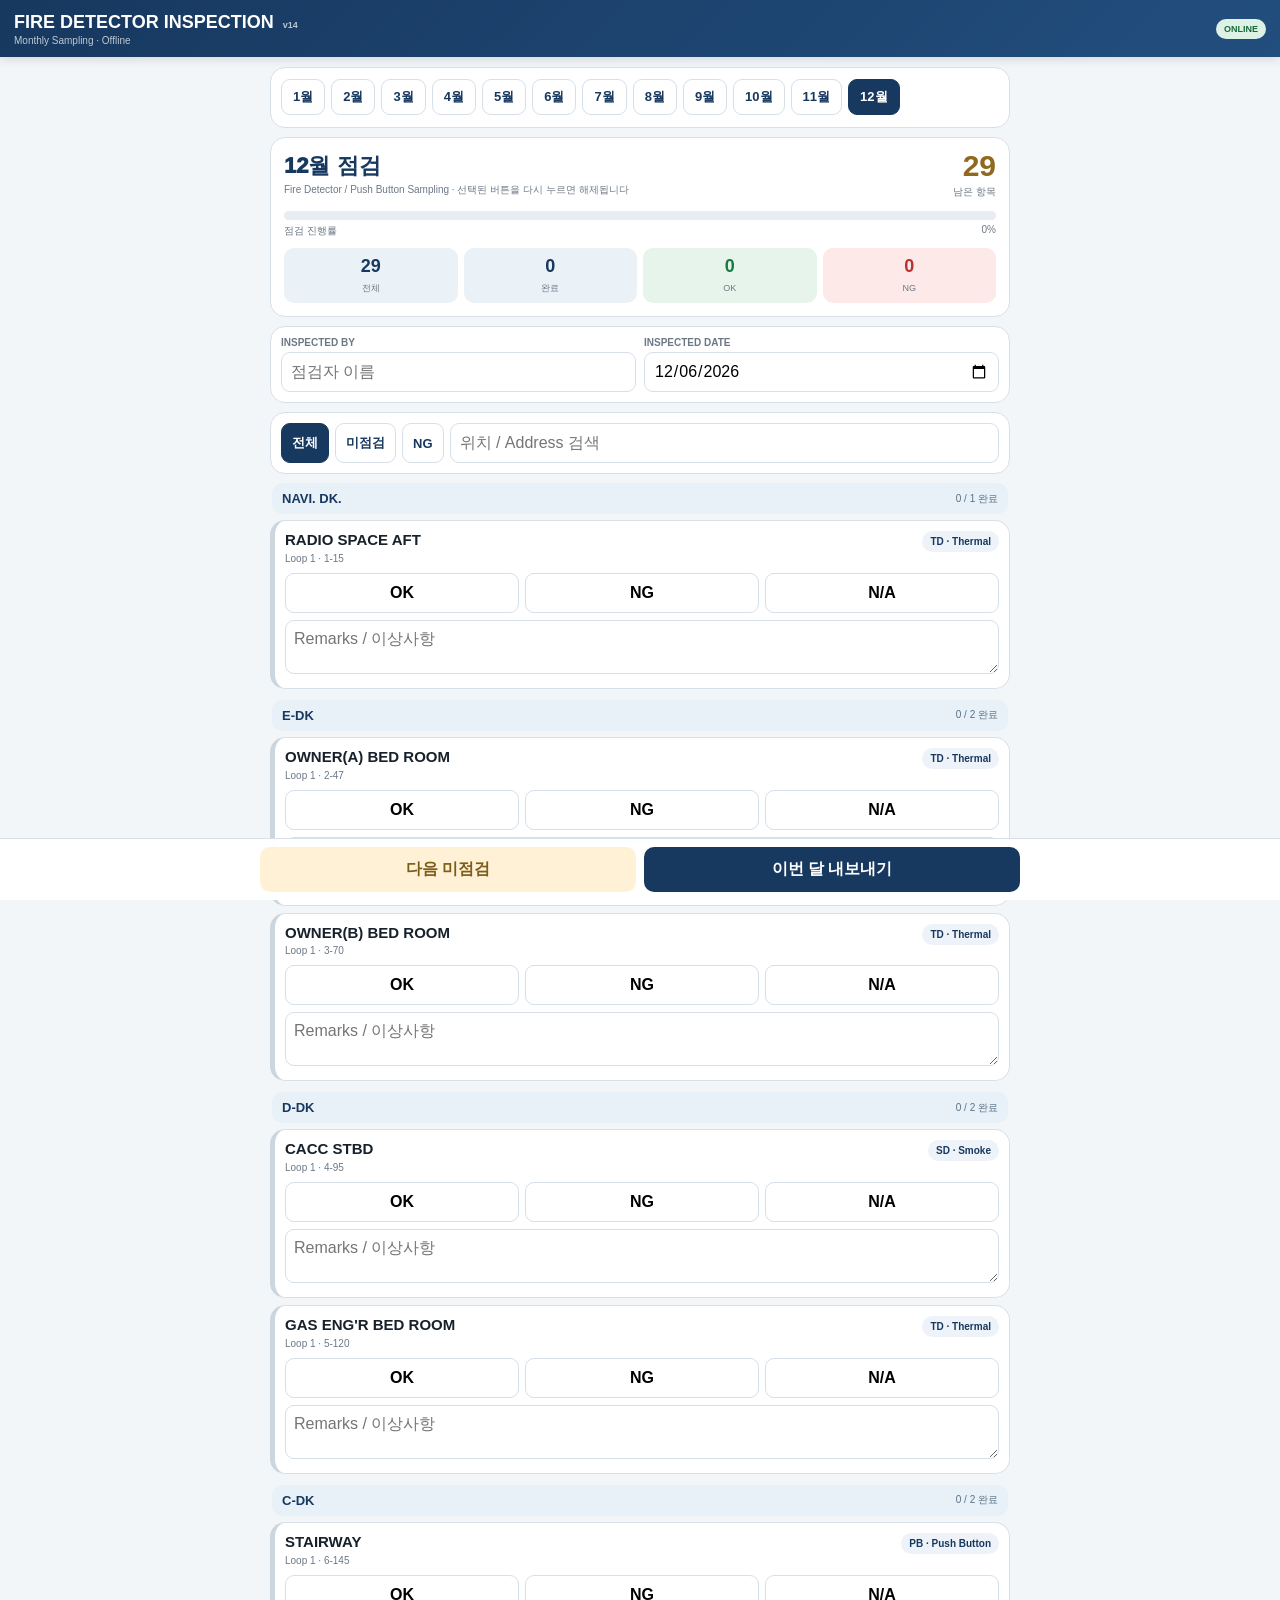
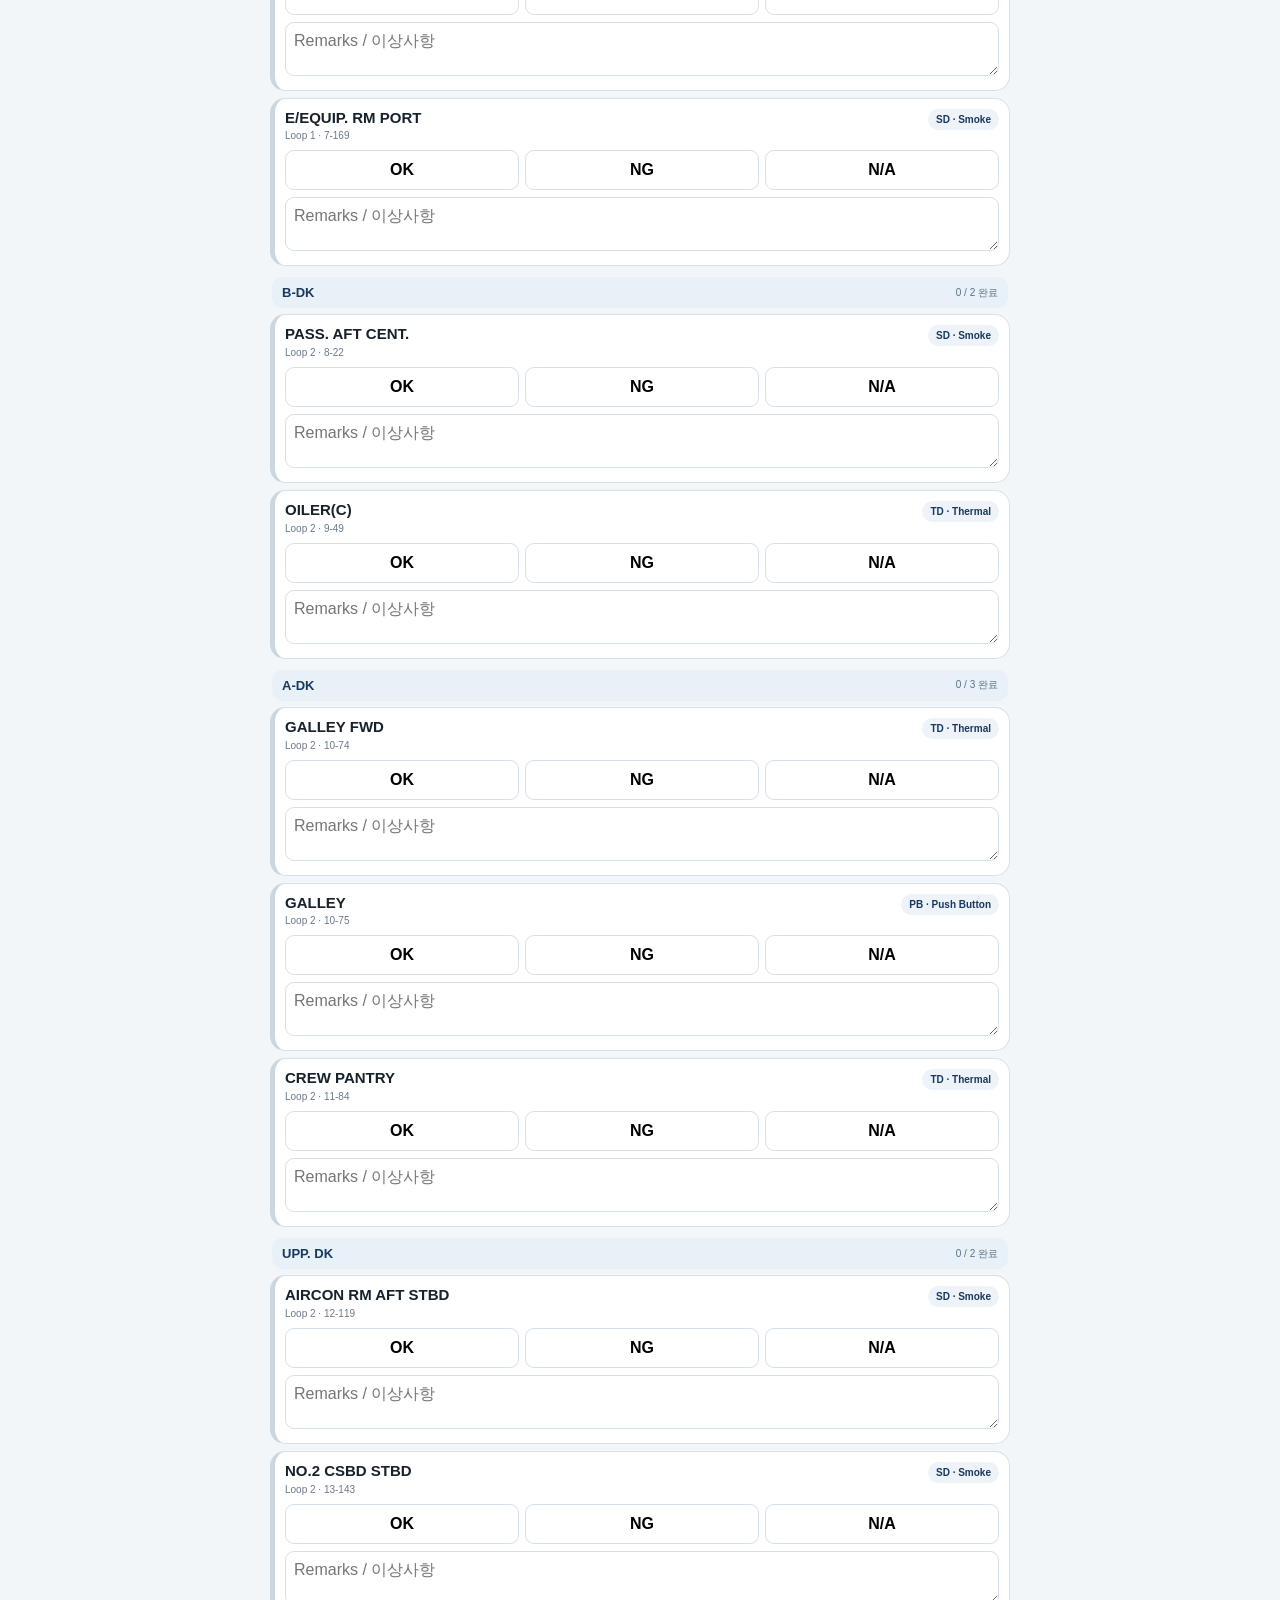
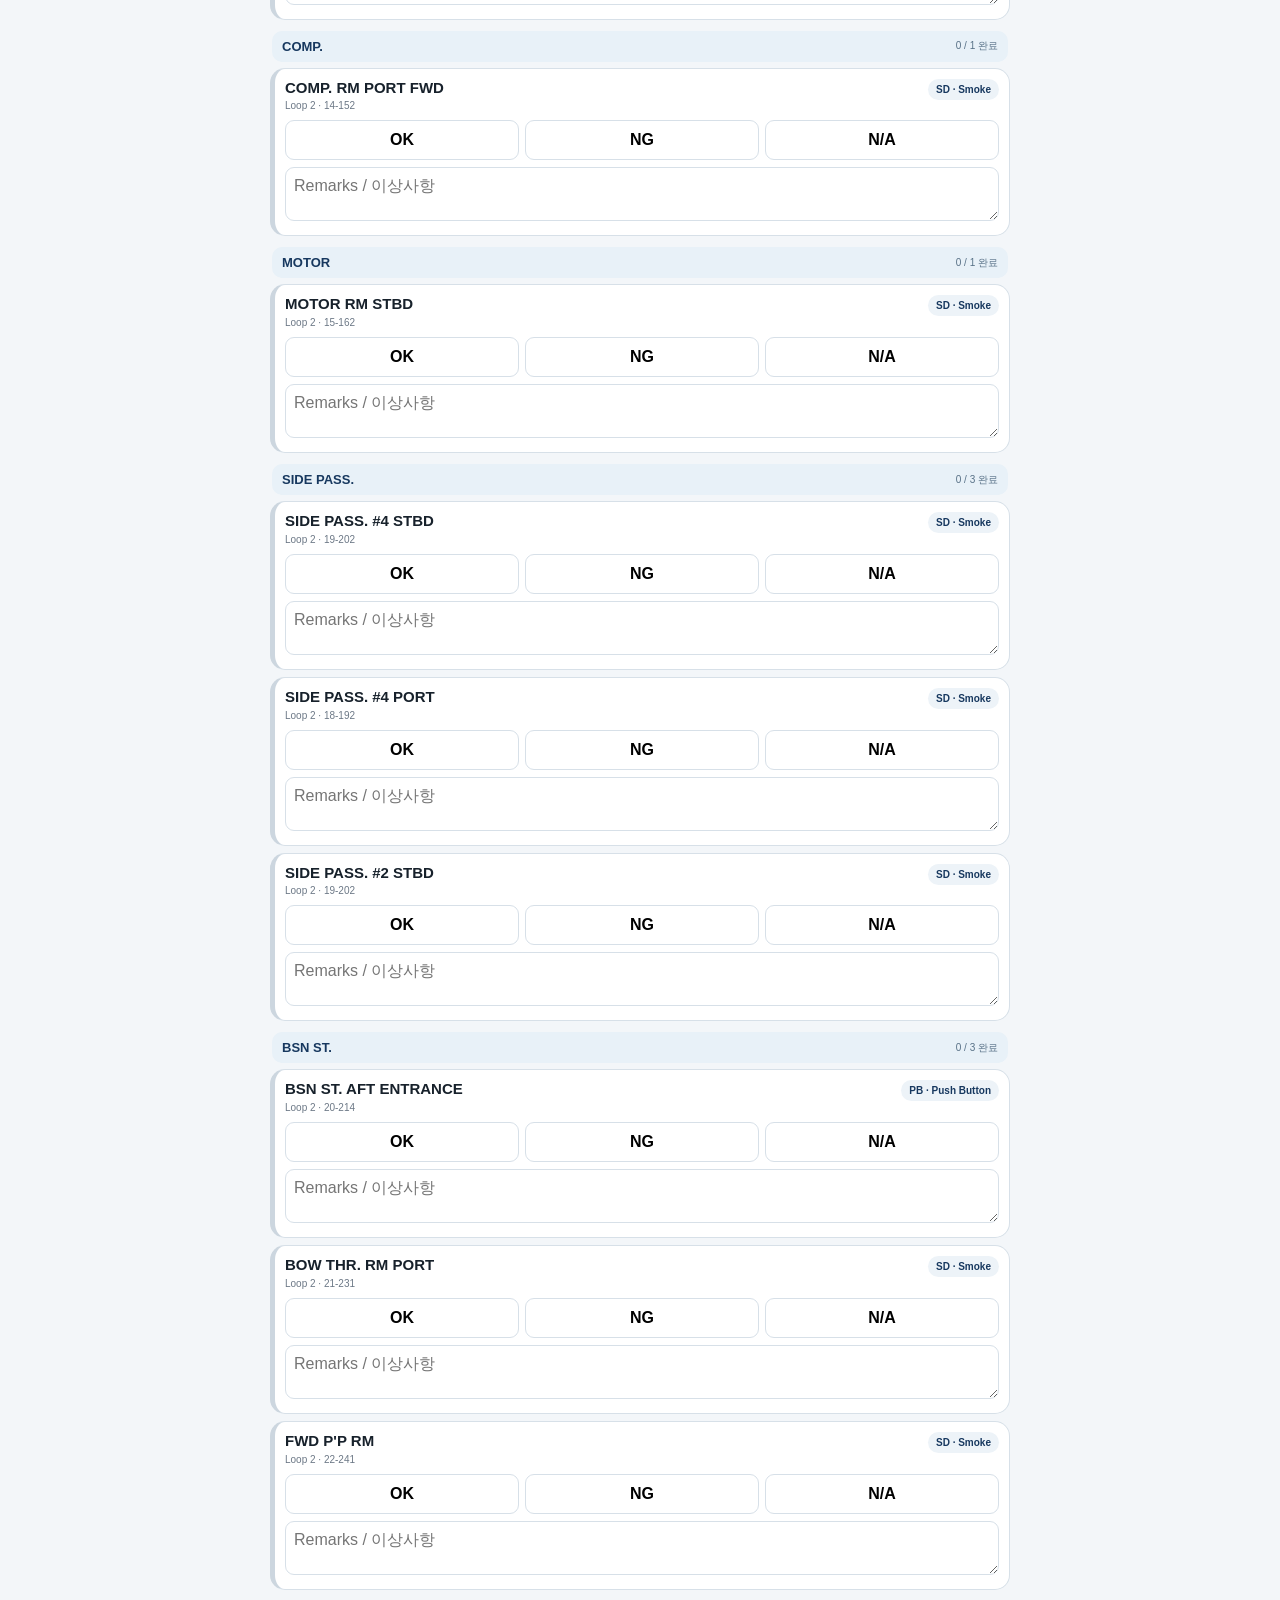
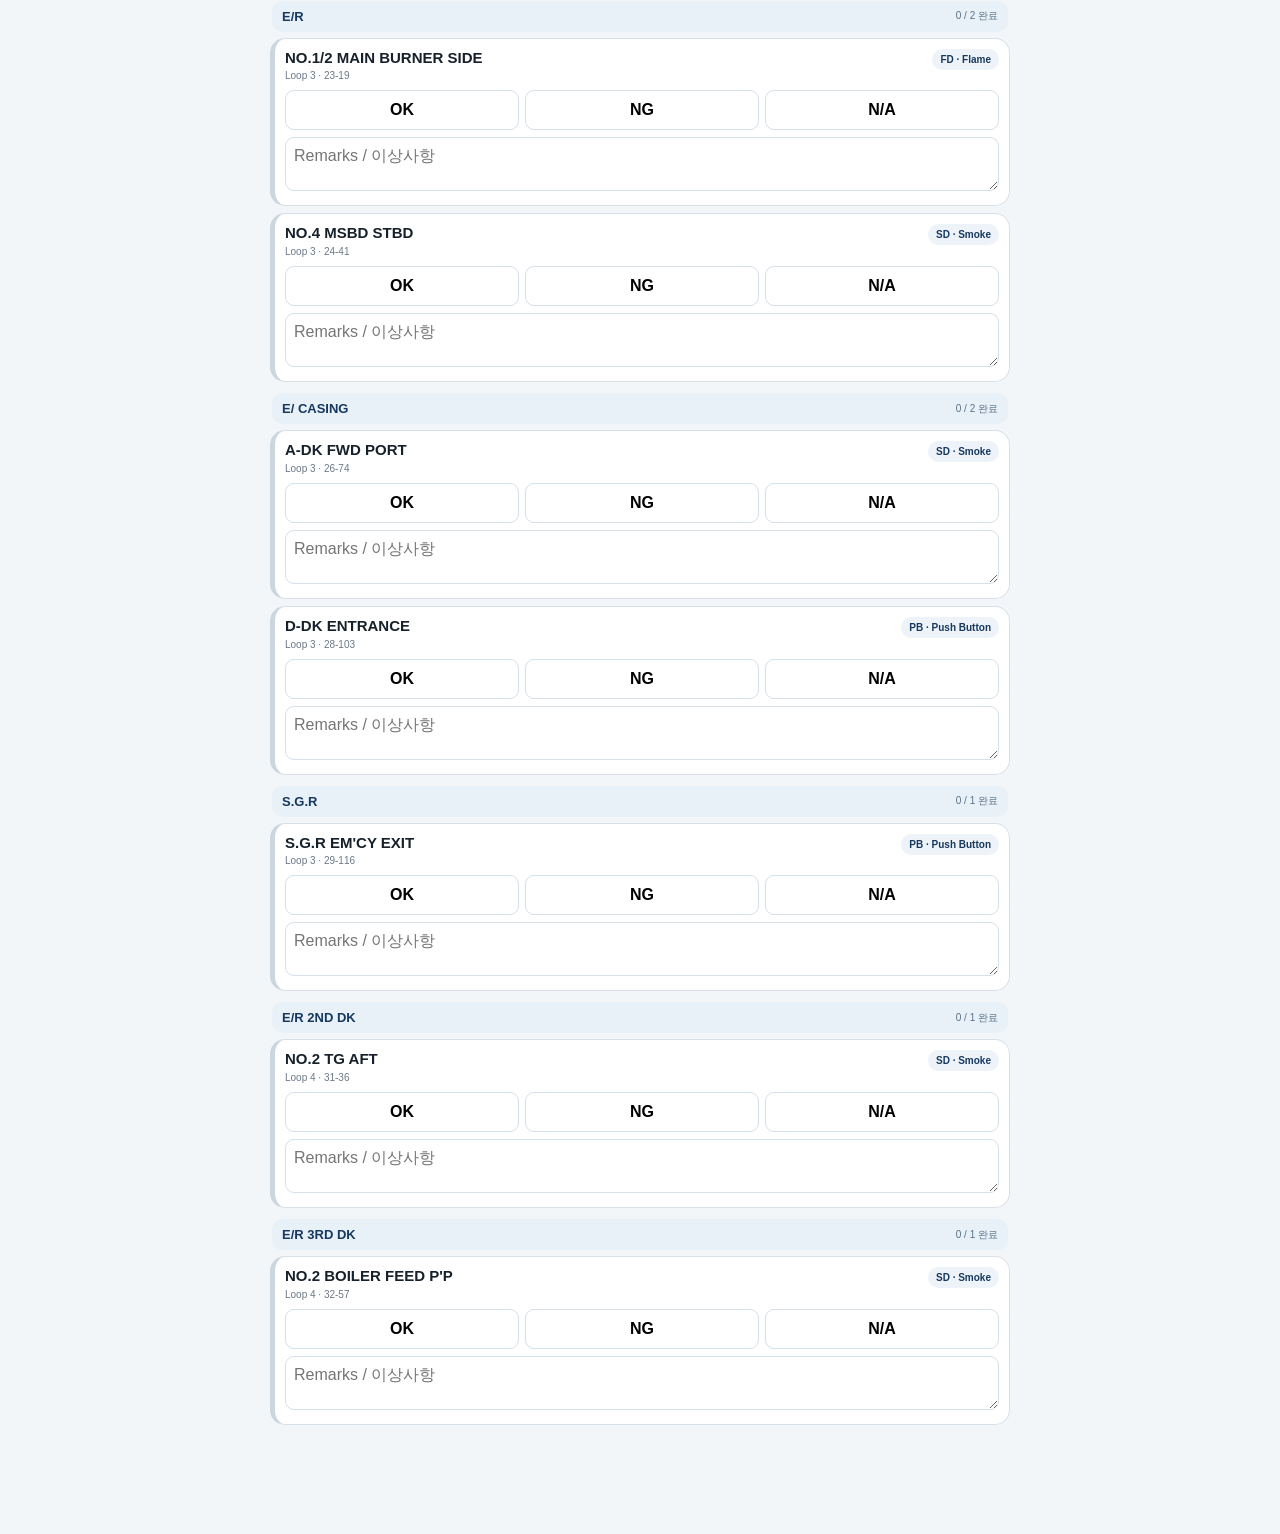
==== commit 4280524d: "Add files via upload" ====
--- a/index.html
+++ b/index.html
@@ -64,7 +64,7 @@
 <header>
   <div class="headerRow">
     <div>
-      <div class="title">FIRE DETECTOR INSPECTION <span id="version" class="version">v13</span></div>
+      <div class="title">FIRE DETECTOR INSPECTION <span id="version" class="version">v14</span></div>
       <div class="subtitle">Monthly Sampling · Offline</div>
     </div>
     <span id="network" class="statusPill">ONLINE</span>
@@ -84,7 +84,7 @@
     <div class="heroTop">
       <div>
         <div id="monthTitle" class="heroTitle">점검월 로딩 중</div>
-        <div class="heroSub">Fire Detector / Push Button Sampling</div>
+        <div class="heroSub">Fire Detector / Push Button Sampling · 선택된 버튼을 다시 누르면 해제됩니다</div>
       </div>
       <div class="remain"><strong id="remaining">0</strong><span>남은 항목</span></div>
     </div>
@@ -132,7 +132,7 @@
 (function() {
   "use strict";
 
-  var VERSION = "v13";
+  var VERSION = "v14";
   var MONTHLY = {"1":[{"id":"1-1","loop":1,"area":"NAVI. DK.","address":"1-1","location":"W/H MAMO. CONSOLE","type":"PB"},{"id":"1-2","loop":1,"area":"NAVI. DK.","address":"1-2","location":"STAIRWAY","type":"PB"},{"id":"1-3","loop":1,"area":"E-DK","address":"2-30","location":"PASS. AFT CENT.","type":"PB"},{"id":"1-4","loop":1,"area":"E-DK","address":"2-31","location":"PASS. AFT CENT.","type":"SD"},{"id":"1-5","loop":1,"area":"E-DK","address":"3-58","location":"C/ENGINEER OFFICE","type":"TD"},{"id":"1-6","loop":1,"area":"D-DK","address":"4-81","location":"PASS. AFT CENT.","type":"SD"},{"id":"1-7","loop":1,"area":"D-DK","address":"4-96","location":"CACC CONSOLE","type":"PB"},{"id":"1-8","loop":1,"area":"D-DK","address":"5-106","location":"CACC CENT","type":"SD"},{"id":"1-9","loop":1,"area":"C-DK","address":"6-130","location":"PASS. AFT CENT.","type":"PB"},{"id":"1-10","loop":1,"area":"C-DK","address":"6-131","location":"PASS. AFT CENT.","type":"SD"},{"id":"1-11","loop":1,"area":"C-DK","address":"7-155","location":"PASS. FWD CENT.","type":"SD"},{"id":"1-12","loop":1,"area":"C-DK","address":"7-156","location":"CHIEF STEWARD","type":"TD"},{"id":"1-13","loop":2,"area":"B-DK","address":"8-1","location":"CABLE TRUNK","type":"SD"},{"id":"1-14","loop":2,"area":"B-DK","address":"8-2","location":"ABLE MAN(D)","type":"TD"},{"id":"1-15","loop":2,"area":"B-DK","address":"9-32","location":"OILER(B)","type":"TD"},{"id":"1-16","loop":2,"area":"B-DK","address":"9-33","location":"BOY","type":"TD"},{"id":"1-17","loop":2,"area":"B-DK","address":"9-34","location":"4-WORKER(A)","type":"TD"},{"id":"1-18","loop":2,"area":"A-DK","address":"10-59","location":"CABLE TRUNK","type":"SD"},{"id":"1-19","loop":2,"area":"A-DK","address":"10-60","location":"OFF. REC. ROOM AFT","type":"TD"},{"id":"1-20","loop":2,"area":"A-DK","address":"10-61","location":"OFF. REC. ROOM FWD","type":"TD"},{"id":"1-21","loop":2,"area":"A-DK","address":"11-84","location":"CREW PANTRY","type":"TD"},{"id":"1-22","loop":2,"area":"UPP. DK","address":"12-104","location":"NO.1 CSBD PORT","type":"SD"},{"id":"1-23","loop":2,"area":"UPP. DK","address":"12-105","location":"NO.1 CSBD PORT","type":"TD"},{"id":"1-24","loop":2,"area":"UPP. DK","address":"13-129","location":"AIRCON RM FWD PORT","type":"SD"},{"id":"1-25","loop":2,"area":"UPP. DK","address":"13-130","location":"AIRCON RM AFT PORT","type":"SD"},{"id":"1-26","loop":2,"area":"COMP.","address":"14-152","location":"COMP. RM PORT AFT","type":"SD"},{"id":"1-27","loop":2,"area":"MOTOR","address":"15-162","location":"MOTOR RM STBD","type":"SD"},{"id":"1-28","loop":2,"area":"SIDE PASS.","address":"19-202","location":"SIDE PASS. AFT STBD","type":"PB"},{"id":"1-29","loop":2,"area":"SIDE PASS.","address":"18-192","location":"SIDE PASS. AFT PORT","type":"PB"},{"id":"1-30","loop":2,"area":"SIDE PASS.","address":"18-192","location":"SIDE PASS. FWD PORT","type":"PB"},{"id":"1-31","loop":2,"area":"SIDE PASS.","address":"18-192","location":"SIDE PASS. #1 PORT","type":"SD"},{"id":"1-32","loop":2,"area":"BSN ST.","address":"20-212","location":"BSN ST. AFT STBD","type":"SD"},{"id":"1-33","loop":2,"area":"BSN ST.","address":"21-230","location":"BOW THR. RM STBD","type":"SD"},{"id":"1-34","loop":2,"area":"BSN ST.","address":"22-241","location":"FWD P'P RM","type":"SD"},{"id":"1-35","loop":3,"area":"E/R","address":"23-1","location":"ESCR PORT","type":"SD"},{"id":"1-36","loop":3,"area":"E/R","address":"23-2","location":"ESCR CONSOLE","type":"PB"},{"id":"1-37","loop":3,"area":"E/R","address":"23-3","location":"ESCR STBD","type":"SD"},{"id":"1-38","loop":3,"area":"E/R","address":"24-28","location":"PORT EM'CY EXIT","type":"PB"},{"id":"1-39","loop":3,"area":"E/      CASING","address":"25-53","location":"UPP. DK GEN. STORE","type":"SD"},{"id":"1-40","loop":3,"area":"E/      CASING","address":"26-69","location":"A-DK NO.1 CO RM AFT","type":"SD"},{"id":"1-41","loop":3,"area":"E/      CASING","address":"28-98","location":"B-DK CENTER","type":"SD"},{"id":"1-42","loop":3,"area":"S.G.R","address":"29-111","location":"S.G.R FWD PORT","type":"SD"},{"id":"1-43","loop":4,"area":"E/R 2ND DK","address":"31-21","location":"NO.2 BOILER AFT","type":"SD"},{"id":"1-44","loop":4,"area":"E/R 2ND DK","address":"31-22","location":"NO.2 BOILER FWD","type":"SD"},{"id":"1-45","loop":4,"area":"E/R 3RD DK","address":"32-46","location":"FWD CENTER","type":"SD"}],"2":[{"id":"2-1","loop":1,"area":"NAVI. DK.","address":"1-3","location":"GROUP PANEL","type":"TD"},{"id":"2-2","loop":1,"area":"NAVI. DK.","address":"1-4","location":"STAIRWAY","type":"SD"},{"id":"2-3","loop":1,"area":"E-DK","address":"2-32","location":"2ND OFFICER","type":"TD"},{"id":"2-4","loop":1,"area":"E-DK","address":"2-33","location":"OFF. BAGGAGE LOCKER","type":"TD"},{"id":"2-5","loop":1,"area":"E-DK","address":"3-59","location":"C/ENGINEER DAY ROOM","type":"TD"},{"id":"2-6","loop":1,"area":"E-DK","address":"3-60","location":"C/ENGINEER BED ROOM","type":"TD"},{"id":"2-7","loop":1,"area":"D-DK","address":"4-82","location":"GAS ENG'R DAY ROOM","type":"TD"},{"id":"2-8","loop":1,"area":"D-DK","address":"5-107","location":"CACC PORT","type":"SD"},{"id":"2-9","loop":1,"area":"C-DK","address":"6-132","location":"CADET(B)","type":"TD"},{"id":"2-10","loop":1,"area":"C-DK","address":"6-133","location":"CADET(A)","type":"TD"},{"id":"2-11","loop":1,"area":"C-DK","address":"7-157","location":"NO.1 OILER","type":"TD"},{"id":"2-12","loop":1,"area":"C-DK","address":"7-158","location":"2ND ENGINEER","type":"TD"},{"id":"2-13","loop":2,"area":"B-DK","address":"8-3","location":"ABLE MAN(A)","type":"TD"},{"id":"2-14","loop":2,"area":"B-DK","address":"8-4","location":"LOCKER(C)","type":"TD"},{"id":"2-15","loop":2,"area":"B-DK","address":"9-35","location":"4-WORKER(A)","type":"TD"},{"id":"2-16","loop":2,"area":"B-DK","address":"9-36","location":"PORT EXIT","type":"PB"},{"id":"2-17","loop":2,"area":"B-DK","address":"9-37","location":"PASS. AFT PORT","type":"SD"},{"id":"2-18","loop":2,"area":"A-DK","address":"10-62","location":"COMMON BATH","type":"TD"},{"id":"2-19","loop":2,"area":"A-DK","address":"10-63","location":"HEALTH ROOM","type":"TD"},{"id":"2-20","loop":2,"area":"A-DK","address":"10-64","location":"STAIRWAY","type":"PB"},{"id":"2-21","loop":2,"area":"A-DK","address":"11-85","location":"CREW MESS RM FWD","type":"TD"},{"id":"2-22","loop":2,"area":"UPP. DK","address":"12-106","location":"NO.1 CSBD CENT","type":"SD"},{"id":"2-23","loop":2,"area":"UPP. DK","address":"12-107","location":"NO.1 CSBD STBD","type":"TD"},{"id":"2-24","loop":2,"area":"UPP. DK","address":"12-108","location":"NO.1 CSBD STBD","type":"SD"},{"id":"2-25","loop":2,"area":"UPP. DK","address":"13-131","location":"CARGO SPARE GEAR RM","type":"TD"},{"id":"2-26","loop":2,"area":"COMP.","address":"14-152","location":"COMP. RM STBD AFT","type":"SD"},{"id":"2-27","loop":2,"area":"MOTOR","address":"15-162","location":"MOTOR RM PORT","type":"SD"},{"id":"2-28","loop":2,"area":"SIDE PASS.","address":"19-202","location":"SIDE PASS. #4 STBD","type":"SD"},{"id":"2-29","loop":2,"area":"SIDE PASS.","address":"18-192","location":"SIDE PASS. #4 PORT","type":"SD"},{"id":"2-30","loop":2,"area":"SIDE PASS.","address":"18-192","location":"SIDE PASS. #1 PORT","type":"SD"},{"id":"2-31","loop":2,"area":"SIDE PASS.","address":"18-192","location":"SIDE PASS. #1 PORT","type":"SD"},{"id":"2-32","loop":2,"area":"BSN ST.","address":"20-213","location":"BSN ST. AFT STBD","type":"SD"},{"id":"2-33","loop":2,"area":"BSN ST.","address":"21-231","location":"BOW THR. RM PORT","type":"SD"},{"id":"2-34","loop":2,"area":"BSN ST.","address":"22-241","location":"FWD P'P RM","type":"SD"},{"id":"2-35","loop":3,"area":"E/R","address":"23-4","location":"ESCR STBD","type":"TD"},{"id":"2-36","loop":3,"area":"E/R","address":"23-5","location":"ESCR PIO SPACE","type":"SD"},{"id":"2-37","loop":3,"area":"E/R","address":"24-29","location":"ENG'R STORE AFT","type":"SD"},{"id":"2-38","loop":3,"area":"E/      CASING","address":"25-54","location":"UPP. DK DECK STORE","type":"SD"},{"id":"2-39","loop":3,"area":"E/      CASING","address":"26-70","location":"A- DK NO.1 CO RM FWD","type":"SD"},{"id":"2-40","loop":3,"area":"E/      CASING","address":"28-99","location":"B-DK CO2 RM","type":"SD"},{"id":"2-41","loop":3,"area":"S.G.R","address":"29-112","location":"S.G.R AFT PORT","type":"SD"},{"id":"2-42","loop":4,"area":"E/R 2ND DK","address":"31-23","location":"PASS. PORT STAIRWAY","type":"SD"},{"id":"2-43","loop":4,"area":"E/R 2ND DK","address":"31-24","location":"WORK SHOP","type":"TIMER"},{"id":"2-44","loop":4,"area":"E/R 3RD DK","address":"32-47","location":"NO.1 F.W GENERATOR","type":"SD"}],"3":[{"id":"3-1","loop":1,"area":"NAVI. DK.","address":"1-5","location":"NAVI. EQUIP. RM","type":"SD"},{"id":"3-2","loop":1,"area":"E-DK","address":"2-34","location":"RADIO OFF. BED ROOM","type":"TD"},{"id":"3-3","loop":1,"area":"E-DK","address":"2-35","location":"RADIO OFF. DAY ROOM","type":"TD"},{"id":"3-4","loop":1,"area":"E-DK","address":"3-61","location":"PILOT(B)","type":"TD"},{"id":"3-5","loop":1,"area":"D-DK","address":"4-83","location":"1ST OFFICER BED ROOM","type":"TD"},{"id":"3-6","loop":1,"area":"D-DK","address":"5-108","location":"CARGO OFFICE","type":"TD"},{"id":"3-7","loop":1,"area":"C-DK","address":"6-134","location":"AFT STBD EXIT","type":"PB"},{"id":"3-8","loop":1,"area":"C-DK","address":"7-159","location":"PASS. FWD PORT","type":"SD"},{"id":"3-9","loop":2,"area":"B-DK","address":"8-5","location":"ABLE MAN(B)","type":"TD"},{"id":"3-10","loop":2,"area":"B-DK","address":"9-38","location":"DRYING ROOM","type":"TD"},{"id":"3-11","loop":2,"area":"A-DK","address":"10-65","location":"PASS. CENTER","type":"SD"},{"id":"3-12","loop":2,"area":"A-DK","address":"11-86","location":"CREW MESS RM AFT","type":"TD"},{"id":"3-13","loop":2,"area":"UPP. DK","address":"12-109","location":"4-WORKER(B)","type":"TD"},{"id":"3-14","loop":2,"area":"UPP. DK","address":"13-132","location":"CARPENTER STORE","type":"TD"},{"id":"3-15","loop":2,"area":"COMP.","address":"14-152","location":"COMP. RM STBD FWD","type":"SD"},{"id":"3-16","loop":2,"area":"MOTOR","address":"15-162","location":"MOTOR RM STBD","type":"SD"},{"id":"3-17","loop":2,"area":"SIDE PASS.","address":"19-202","location":"SIDE PASS. #4 STBD","type":"SD"},{"id":"3-18","loop":2,"area":"SIDE PASS.","address":"18-192","location":"SIDE PASS. #4 PORT","type":"SD"},{"id":"3-19","loop":2,"area":"SIDE PASS.","address":"18-192","location":"SIDE PASS. #1 PORT","type":"SD"},{"id":"3-20","loop":2,"area":"BSN ST.","address":"20-214","location":"BSN ST. AFT ENTRANCE","type":"PB"},{"id":"3-21","loop":2,"area":"BSN ST.","address":"21-230","location":"BOW THR. RM STBD","type":"SD"},{"id":"3-22","loop":2,"area":"BSN ST.","address":"22-241","location":"FWD P'P RM","type":"SD"},{"id":"3-23","loop":3,"area":"E/R","address":"23-6","location":"ESCR PIO SPACE","type":"TD"},{"id":"3-24","loop":3,"area":"E/R","address":"24-30","location":"ENG'R STORE FWD","type":"SD"},{"id":"3-25","loop":3,"area":"E/      CASING","address":"25-55","location":"UPP. DK PAINT STORE","type":"SD"},{"id":"3-26","loop":3,"area":"E/      CASING","address":"26-71","location":"A-DK FWD STBD","type":"SD"},{"id":"3-27","loop":3,"area":"E/      CASING","address":"28-100","location":"C-DK CENTER","type":"SD"},{"id":"3-28","loop":3,"area":"S.G.R","address":"29-113","location":"S.G.R AFT STBD","type":"SD"},{"id":"3-29","loop":4,"area":"E/R 2ND DK","address":"31-25","location":"WORK SHOP ABOVE AFT","type":"SD"},{"id":"3-30","loop":4,"area":"E/R 3RD DK","address":"32-48","location":"FWD CENTER","type":"SD"}],"4":[{"id":"4-1","loop":1,"area":"NAVI. DK.","address":"1-6","location":"LIFT MACH. ROOM","type":"SD"},{"id":"4-2","loop":1,"area":"NAVI. DK.","address":"1-7","location":"BATTERY ROOM","type":"SD"},{"id":"4-3","loop":1,"area":"E-DK","address":"2-36","location":"STBD EXIT","type":"PB"},{"id":"4-4","loop":1,"area":"E-DK","address":"2-37","location":"PASS. AFT STBD","type":"SD"},{"id":"4-5","loop":1,"area":"E-DK","address":"3-62","location":"PASS. FWD PORT","type":"SD"},{"id":"4-6","loop":1,"area":"D-DK","address":"4-84","location":"1ST OFFICER DAY ROOM","type":"TD"},{"id":"4-7","loop":1,"area":"D-DK","address":"4-85","location":"STBD EXIT","type":"PB"},{"id":"4-8","loop":1,"area":"D-DK","address":"5-109","location":"SHIP OFFICE","type":"TD"},{"id":"4-9","loop":1,"area":"C-DK","address":"6-135","location":"CLEAN GEAR ROOM","type":"TD"},{"id":"4-10","loop":1,"area":"C-DK","address":"7-160","location":"PASS. FWD PORT EXIT","type":"PB"},{"id":"4-11","loop":2,"area":"B-DK","address":"8-6","location":"ABLE MAN(C)","type":"TD"},{"id":"4-12","loop":2,"area":"B-DK","address":"9-39","location":"SHIP LAUNDRY","type":"TD"},{"id":"4-13","loop":2,"area":"A-DK","address":"10-66","location":"PASS. STBD","type":"SD"},{"id":"4-14","loop":2,"area":"A-DK","address":"11-87","location":"CREW REC. RM AFT","type":"TD"},{"id":"4-15","loop":2,"area":"UPP. DK","address":"12-110","location":"STBD EXIT","type":"PB"},{"id":"4-16","loop":2,"area":"UPP. DK","address":"13-133","location":"SOPEP STORE","type":"TD"},{"id":"4-17","loop":2,"area":"COMP.","address":"14-152","location":"COMP. RM PORT FWD","type":"SD"},{"id":"4-18","loop":2,"area":"MOTOR","address":"15-162","location":"MOTOR RM PORT","type":"SD"},{"id":"4-19","loop":2,"area":"SIDE PASS.","address":"19-202","location":"SIDE PASS. #4 STBD","type":"SD"},{"id":"4-20","loop":2,"area":"SIDE PASS.","address":"18-192","location":"SIDE PASS. #4 PORT","type":"SD"},{"id":"4-21","loop":2,"area":"SIDE PASS.","address":"18-192","location":"SIDE PASS. #2 PORT","type":"SD"},{"id":"4-22","loop":2,"area":"BSN ST.","address":"20-215","location":"BSN ST. AFT PORT","type":"SD"},{"id":"4-23","loop":2,"area":"BSN ST.","address":"21-231","location":"BOW THR. RM PORT","type":"SD"},{"id":"4-24","loop":2,"area":"BSN ST.","address":"22-241","location":"FWD P'P RM","type":"SD"},{"id":"4-25","loop":3,"area":"E/R","address":"23-7","location":"NO.1 MSBD PORT","type":"SD"},{"id":"4-26","loop":3,"area":"E/R","address":"24-31","location":"NO.2 MAIN BOILER SIDE","type":"SD"},{"id":"4-27","loop":3,"area":"E/      CASING","address":"25-56","location":"UPP. DK AFT PORT","type":"SD"},{"id":"4-28","loop":3,"area":"E/      CASING","address":"26-72","location":"A-DK AFT STBD","type":"SD"},{"id":"4-29","loop":3,"area":"E/      CASING","address":"28-101","location":"TOP EXIT","type":"PB"},{"id":"4-30","loop":3,"area":"S.G.R","address":"29-114","location":"S.G.R FWD STBD","type":"SD"},{"id":"4-31","loop":4,"area":"E/R 2ND DK","address":"31-26","location":"WORK SHOP ABOVE FWD","type":"SD"},{"id":"4-32","loop":4,"area":"E/R 3RD DK","address":"32-49","location":"NO.1 F.W GENERATOR","type":"SD"}],"5":[{"id":"5-1","loop":1,"area":"NAVI. DK.","address":"1-8","location":"KITCHIEN","type":"TD"},{"id":"5-2","loop":1,"area":"E-DK","address":"2-38","location":"PILOT(A)","type":"TD"},{"id":"5-3","loop":1,"area":"E-DK","address":"2-39","location":"SPARE OFFICER(A)","type":"TD"},{"id":"5-4","loop":1,"area":"E-DK","address":"3-63","location":"PASS. FWD PORT","type":"PB"},{"id":"5-5","loop":1,"area":"D-DK","address":"4-86","location":"C/OFFICER BED ROOM","type":"TD"},{"id":"5-6","loop":1,"area":"D-DK","address":"4-87","location":"PASS. AFT STBD","type":"SD"},{"id":"5-7","loop":1,"area":"D-DK","address":"5-110","location":"PASS. FWD PORT","type":"SD"},{"id":"5-8","loop":1,"area":"D-DK","address":"5-111","location":"PASS. FWD PORT","type":"PB"},{"id":"5-9","loop":1,"area":"C-DK","address":"6-136","location":"MED. LOCKER","type":"TD"},{"id":"5-10","loop":1,"area":"C-DK","address":"7-161","location":"3RD ENGINEER","type":"TD"},{"id":"5-11","loop":2,"area":"B-DK","address":"8-7","location":"PASS. FWD STBD","type":"SD"},{"id":"5-12","loop":2,"area":"B-DK","address":"9-40","location":"WIPER(A)","type":"TD"},{"id":"5-13","loop":2,"area":"A-DK","address":"10-67","location":"STBD EXIT","type":"PB"},{"id":"5-14","loop":2,"area":"A-DK","address":"11-88","location":"CREW REC. RM FWD","type":"TD"},{"id":"5-15","loop":2,"area":"UPP. DK","address":"12-111","location":"PASS. STBD","type":"SD"},{"id":"5-16","loop":2,"area":"UPP. DK","address":"13-134","location":"CHANGE ROOM","type":"TD"},{"id":"5-17","loop":2,"area":"COMP.","address":"14-152","location":"COMP. RM PORT AFT","type":"SD"},{"id":"5-18","loop":2,"area":"MOTOR","address":"15-162","location":"MOTOR RM STBD","type":"SD"},{"id":"5-19","loop":2,"area":"SIDE PASS.","address":"19-202","location":"SIDE PASS. #4 STBD","type":"SD"},{"id":"5-20","loop":2,"area":"SIDE PASS.","address":"18-192","location":"SIDE PASS. #4 PORT","type":"SD"},{"id":"5-21","loop":2,"area":"SIDE PASS.","address":"18-192","location":"SIDE PASS. #2 PORT","type":"SD"},{"id":"5-22","loop":2,"area":"BSN ST.","address":"20-216","location":"BSN ST. AFT PORT","type":"SD"},{"id":"5-23","loop":2,"area":"BSN ST.","address":"21-230","location":"BOW THR. RM STBD","type":"SD"},{"id":"5-24","loop":2,"area":"BSN ST.","address":"22-241","location":"FWD P'P RM","type":"SD"},{"id":"5-25","loop":3,"area":"E/R","address":"23-8","location":"NO.1 MSBD FWD","type":"TD"},{"id":"5-26","loop":3,"area":"E/R","address":"24-32","location":"PASS. PORT","type":"SD"},{"id":"5-27","loop":3,"area":"E/      CASING","address":"25-57","location":"UPP. DK AFT STBD","type":"SD"},{"id":"5-28","loop":3,"area":"E/      CASING","address":"26-73","location":"A-DK AFT PORT","type":"SD"},{"id":"5-29","loop":3,"area":"E/      CASING","address":"28-102","location":"C-DK ENTRANCE","type":"PB"},{"id":"5-30","loop":3,"area":"S.G.R","address":"29-115","location":"S.G.R EM'CY FIRE P'P","type":"SD"},{"id":"5-31","loop":4,"area":"E/R 2ND DK","address":"31-27","location":"WORK SHOP FWD","type":"SD"},{"id":"5-32","loop":4,"area":"E/R 3RD DK","address":"32-50","location":"PASS. STBD STAIRWAY","type":"SD"}],"6":[{"id":"6-1","loop":1,"area":"NAVI. DK.","address":"1-9","location":"LIFT TOP","type":"SD"},{"id":"6-2","loop":1,"area":"E-DK","address":"2-40","location":"CAPTAIN PANTRY","type":"TD"},{"id":"6-3","loop":1,"area":"E-DK","address":"2-41","location":"STAIRWAY","type":"PB"},{"id":"6-4","loop":1,"area":"E-DK","address":"3-64","location":"OFFICER LAUNDRY","type":"TD"},{"id":"6-5","loop":1,"area":"D-DK","address":"4-88","location":"DRAWING ROOM","type":"TD"},{"id":"6-6","loop":1,"area":"D-DK","address":"4-89","location":"STAIRWAY","type":"PB"},{"id":"6-7","loop":1,"area":"D-DK","address":"5-112","location":"PASS. FWD FWD CENT.","type":"SD"},{"id":"6-8","loop":1,"area":"D-DK","address":"5-113","location":"CONFERENCE ROOM","type":"TD"},{"id":"6-9","loop":1,"area":"C-DK","address":"6-137","location":"PASS. AFT STBD","type":"SD"},{"id":"6-10","loop":1,"area":"C-DK","address":"6-138","location":"E/EQUIP. RM STBD","type":"SD"},{"id":"6-11","loop":1,"area":"C-DK","address":"7-162","location":"LIBRARY","type":"TD"},{"id":"6-12","loop":2,"area":"B-DK","address":"8-8","location":"STAIRWAY","type":"PB"},{"id":"6-13","loop":2,"area":"B-DK","address":"8-9","location":"STAIRWAY","type":"SD"},{"id":"6-14","loop":2,"area":"B-DK","address":"9-41","location":"PASS. MID. PORT","type":"SD"},{"id":"6-15","loop":2,"area":"A-DK","address":"10-68","location":"OFFICER MESS RM FWD","type":"TD"},{"id":"6-16","loop":2,"area":"A-DK","address":"11-89","location":"PORT EXIT","type":"PB"},{"id":"6-17","loop":2,"area":"UPP. DK","address":"12-112","location":"CABLE TRUNK","type":"SD"},{"id":"6-18","loop":2,"area":"UPP. DK","address":"13-135","location":"F.C.S","type":"PB"},{"id":"6-19","loop":2,"area":"COMP.","address":"14-152","location":"COMP. RM STBD AFT","type":"SD"},{"id":"6-20","loop":2,"area":"MOTOR","address":"15-162","location":"MOTOR RM PORT","type":"SD"},{"id":"6-21","loop":2,"area":"SIDE PASS.","address":"19-202","location":"SIDE PASS. #3 STBD","type":"SD"},{"id":"6-22","loop":2,"area":"SIDE PASS.","address":"18-192","location":"SIDE PASS. #3 PORT","type":"SD"},{"id":"6-23","loop":2,"area":"SIDE PASS.","address":"18-192","location":"SIDE PASS. #2 PORT","type":"SD"},{"id":"6-24","loop":2,"area":"SIDE PASS.","address":"18-192","location":"SIDE PASS. #2 PORT","type":"SD"},{"id":"6-25","loop":2,"area":"BSN ST.","address":"20-217","location":"BSN ST. MAIN P'P PORT","type":"SD"},{"id":"6-26","loop":2,"area":"BSN ST.","address":"21-231","location":"BOW THR. RM PORT","type":"SD"},{"id":"6-27","loop":2,"area":"BSN ST.","address":"22-241","location":"FWD P'P RM","type":"SD"},{"id":"6-28","loop":3,"area":"E/R","address":"23-9","location":"NO.1 MSBD STBD","type":"SD"},{"id":"6-29","loop":3,"area":"E/R","address":"23-10","location":"STBD ENTRANCE","type":"PB"},{"id":"6-30","loop":3,"area":"E/R","address":"24-33","location":"N2 FEED AIR COMP.","type":"SD"},{"id":"6-31","loop":3,"area":"E/      CASING","address":"25-58","location":"UPP. DK INCINERATOR RM","type":"SD"},{"id":"6-32","loop":3,"area":"E/      CASING","address":"26-74","location":"A-DK FWD PORT","type":"SD"},{"id":"6-33","loop":3,"area":"E/      CASING","address":"28-103","location":"D-DK ENTRANCE","type":"PB"},{"id":"6-34","loop":3,"area":"S.G.R","address":"29-116","location":"S.G.R EM'CY EXIT","type":"PB"},{"id":"6-35","loop":4,"area":"E/R 2ND DK","address":"31-28","location":"WORK SHOP AFT","type":"SD"},{"id":"6-36","loop":4,"area":"E/R 2ND DK","address":"31-29","location":"W/SHOP WELDING AREA","type":"TD"},{"id":"6-37","loop":4,"area":"E/R 3RD DK","address":"32-51","location":"PURIFIER RM","type":"SD"}],"7":[{"id":"7-1","loop":1,"area":"NAVI. DK.","address":"1-10","location":"CHART SPACE","type":"TD"},{"id":"7-2","loop":1,"area":"E-DK","address":"2-42","location":"PASS. FWD STBD","type":"SD"},{"id":"7-3","loop":1,"area":"E-DK","address":"3-65","location":"DRYING ROOM","type":"TD"},{"id":"7-4","loop":1,"area":"D-DK","address":"4-90","location":"STAIRWAY","type":"SD"},{"id":"7-5","loop":1,"area":"D-DK","address":"5-114","location":"DUTY MESS ROOM","type":"TD"},{"id":"7-6","loop":1,"area":"C-DK","address":"6-139","location":"CALBE TRUNK","type":"SD"},{"id":"7-7","loop":1,"area":"C-DK","address":"7-163","location":"PASS. AFT PORT","type":"SD"},{"id":"7-8","loop":2,"area":"B-DK","address":"8-10","location":"PASS. MID. CENT.","type":"PB"},{"id":"7-9","loop":2,"area":"B-DK","address":"8-11","location":"BAGGAGE LOCKER","type":"TD"},{"id":"7-10","loop":2,"area":"B-DK","address":"9-42","location":"PASS. MID. CENT.","type":"SD"},{"id":"7-11","loop":2,"area":"A-DK","address":"10-69","location":"OFFICER MESS RM AFT","type":"TD"},{"id":"7-12","loop":2,"area":"A-DK","address":"11-90","location":"PASS. PORT","type":"SD"},{"id":"7-13","loop":2,"area":"UPP. DK","address":"12-113","location":"STAIRWAY","type":"PB"},{"id":"7-14","loop":2,"area":"UPP. DK","address":"13-136","location":"F.C.S","type":"SD"},{"id":"7-15","loop":2,"area":"COMP.","address":"14-152","location":"COMP. RM STBD FWD","type":"SD"},{"id":"7-16","loop":2,"area":"MOTOR","address":"15-162","location":"MOTOR RM STBD","type":"SD"},{"id":"7-17","loop":2,"area":"SIDE PASS.","address":"19-202","location":"SIDE PASS. #3 STBD","type":"SD"},{"id":"7-18","loop":2,"area":"SIDE PASS.","address":"18-192","location":"SIDE PASS. #3 PORT","type":"SD"},{"id":"7-19","loop":2,"area":"SIDE PASS.","address":"18-192","location":"SIDE PASS. #2 PORT","type":"SD"},{"id":"7-20","loop":2,"area":"SIDE PASS.","address":"19-202","location":"SIDE PASS. FWD STBD","type":"PB"},{"id":"7-21","loop":2,"area":"BSN ST.","address":"20-218","location":"BSN ST. MAIN P'P TOP","type":"SD"},{"id":"7-22","loop":2,"area":"BSN ST.","address":"21-230","location":"BOW THR. RM STBD","type":"SD"},{"id":"7-23","loop":2,"area":"BSN ST.","address":"22-241","location":"FWD P'P RM","type":"SD"},{"id":"7-24","loop":3,"area":"E/R","address":"23-11","location":"B/THRUSTER TR.","type":"SD"},{"id":"7-25","loop":3,"area":"E/R","address":"23-12","location":"STBD PASS.","type":"SD"},{"id":"7-26","loop":3,"area":"E/R","address":"24-34","location":"N2 BUFFER TK","type":"SD"},{"id":"7-27","loop":3,"area":"E/R","address":"24-35","location":"PORT TRANSFORMER","type":"SD"},{"id":"7-28","loop":3,"area":"E/      CASING","address":"25-59","location":"UPP. DK INCINERATOR RM","type":"PB"},{"id":"7-29","loop":3,"area":"E/      CASING","address":"26-69","location":"A-DK NO.1 CO RM AFT","type":"SD"},{"id":"7-30","loop":3,"area":"E/      CASING","address":"28-98","location":"B-DK CENTER","type":"SD"},{"id":"7-31","loop":3,"area":"S.G.R","address":"29-111","location":"S.G.R FWD PORT","type":"SD"},{"id":"7-32","loop":4,"area":"E/R 2ND DK","address":"31-30","location":"ELEC. W/SHOP","type":"SD"},{"id":"7-33","loop":4,"area":"E/R 2ND DK","address":"31-31","location":"SEWAGE UNIT","type":"SD"},{"id":"7-34","loop":4,"area":"E/R 3RD DK","address":"32-52","location":"PASS. AFT STBD","type":"SD"}],"8":[{"id":"8-1","loop":1,"area":"NAVI. DK.","address":"1-11","location":"W/H FWD PORT","type":"TD"},{"id":"8-2","loop":1,"area":"E-DK","address":"2-43","location":"CABLE TRUNK","type":"SD"},{"id":"8-3","loop":1,"area":"E-DK","address":"3-66","location":"PASS. FWD CENT.","type":"SD"},{"id":"8-4","loop":1,"area":"D-DK","address":"4-91","location":"CABLE TRUNK","type":"SD"},{"id":"8-5","loop":1,"area":"D-DK","address":"5-115","location":"PASS. AFT PORT","type":"SD"},{"id":"8-6","loop":1,"area":"C-DK","address":"6-140","location":"PASS. FWD STBD","type":"SD"},{"id":"8-7","loop":1,"area":"C-DK","address":"6-141","location":"ELECTRICIAN","type":"TD"},{"id":"8-8","loop":1,"area":"C-DK","address":"7-164","location":"BONDED STORE","type":"TD"},{"id":"8-9","loop":1,"area":"C-DK","address":"7-165","location":"PORT EXIT","type":"PB"},{"id":"8-10","loop":2,"area":"B-DK","address":"8-12","location":"SPARE OFFICER(B)","type":"TD"},{"id":"8-11","loop":2,"area":"B-DK","address":"8-13","location":"PASS. MID. STBD","type":"SD"},{"id":"8-12","loop":2,"area":"B-DK","address":"9-43","location":"PASS. FWD PORT","type":"SD"},{"id":"8-13","loop":2,"area":"A-DK","address":"10-70","location":"OFFICER PANTRY","type":"TD"},{"id":"8-14","loop":2,"area":"A-DK","address":"11-91","location":"LECTURE RM AFT","type":"TD"},{"id":"8-15","loop":2,"area":"UPP. DK","address":"12-114","location":"PASS. CENTER","type":"SD"},{"id":"8-16","loop":2,"area":"UPP. DK","address":"13-137","location":"UPPER PORT EXIT","type":"PB"},{"id":"8-17","loop":2,"area":"UPP. DK","address":"13-138","location":"UPPER PASS. PORT","type":"SD"},{"id":"8-18","loop":2,"area":"COMP.","address":"14-152","location":"COMP. RM PORT FWD","type":"SD"},{"id":"8-19","loop":2,"area":"MOTOR","address":"15-162","location":"MOTOR RM PORT","type":"SD"},{"id":"8-20","loop":2,"area":"SIDE PASS.","address":"19-202","location":"SIDE PASS. #3 STBD","type":"SD"},{"id":"8-21","loop":2,"area":"SIDE PASS.","address":"18-192","location":"SIDE PASS. #3 PORT","type":"SD"},{"id":"8-22","loop":2,"area":"SIDE PASS.","address":"19-202","location":"SIDE PASS. #1 STBD","type":"SD"},{"id":"8-23","loop":2,"area":"SIDE PASS.","address":"19-202","location":"SIDE PASS. #1 STBD","type":"SD"},{"id":"8-24","loop":2,"area":"BSN ST.","address":"20-219","location":"BSN ST. MAIN P'P STBD","type":"SD"},{"id":"8-25","loop":2,"area":"BSN ST.","address":"21-231","location":"BOW THR. RM PORT","type":"SD"},{"id":"8-26","loop":2,"area":"BSN ST.","address":"22-241","location":"FWD P'P RM","type":"SD"},{"id":"8-27","loop":3,"area":"E/R","address":"23-13","location":"STBD TR. A/C PLANT FWD","type":"SD"},{"id":"8-28","loop":3,"area":"E/R","address":"23-14","location":"STBD AIRCON PLANT FWD","type":"SD"},{"id":"8-29","loop":3,"area":"E/R","address":"24-36","location":"PORT AIRCON PLANT","type":"SD"},{"id":"8-30","loop":3,"area":"E/R","address":"24-37","location":"PASS. FWD PORT","type":"SD"},{"id":"8-31","loop":3,"area":"E/      CASING","address":"25-60","location":"NO.2 CO RM","type":"SD"},{"id":"8-32","loop":3,"area":"E/      CASING","address":"26-70","location":"A- DK NO.1 CO RM FWD","type":"SD"},{"id":"8-33","loop":3,"area":"E/      CASING","address":"28-99","location":"B-DK CO2 RM","type":"SD"},{"id":"8-34","loop":3,"area":"S.G.R","address":"29-112","location":"S.G.R AFT PORT","type":"SD"},{"id":"8-35","loop":4,"area":"E/R 2ND DK","address":"31-32","location":"DG SIDE AFT","type":"SD"},{"id":"8-36","loop":4,"area":"E/R 3RD DK","address":"32-53","location":"ION EXCH. AFT STBD","type":"SD"}],"9":[{"id":"9-1","loop":1,"area":"NAVI. DK.","address":"1-12","location":"W/H FWD CENT.","type":"TD"},{"id":"9-2","loop":1,"area":"E-DK","address":"2-44","location":"CAPTAIN BED ROOM","type":"TD"},{"id":"9-3","loop":1,"area":"E-DK","address":"3-67","location":"PORT EXIT","type":"PB"},{"id":"9-4","loop":1,"area":"D-DK","address":"4-92","location":"PASS. FWD STBD","type":"SD"},{"id":"9-5","loop":1,"area":"D-DK","address":"5-116","location":"LOCKER(A)","type":"TD"},{"id":"9-6","loop":1,"area":"C-DK","address":"6-142","location":"PASS. FWD STBD EXIT","type":"PB"},{"id":"9-7","loop":1,"area":"C-DK","address":"7-166","location":"CADET(E)","type":"TD"},{"id":"9-8","loop":2,"area":"B-DK","address":"8-14","location":"PASS. STBD","type":"PB"},{"id":"9-9","loop":2,"area":"B-DK","address":"8-15","location":"ABLE MAN(E)","type":"TD"},{"id":"9-10","loop":2,"area":"B-DK","address":"8-16","location":"STBD EXIT","type":"PB"},{"id":"9-11","loop":2,"area":"B-DK","address":"9-44","location":"PASS. PORT","type":"PB"},{"id":"9-12","loop":2,"area":"B-DK","address":"9-45","location":"WIPER(B)","type":"TD"},{"id":"9-13","loop":2,"area":"A-DK","address":"10-71","location":"PROV. STAIRWAY","type":"SD"},{"id":"9-14","loop":2,"area":"A-DK","address":"11-92","location":"LECTURE RM FWD","type":"TD"},{"id":"9-15","loop":2,"area":"UPP. DK","address":"12-115","location":"STAIRWAY","type":"SD"},{"id":"9-16","loop":2,"area":"UPP. DK","address":"13-139","location":"NO.2 CSBD PORT","type":"SD"},{"id":"9-17","loop":2,"area":"UPP. DK","address":"13-140","location":"NO.2 CSBD PORT","type":"TD"},{"id":"9-18","loop":2,"area":"COMP.","address":"14-152","location":"COMP. RM PORT AFT","type":"SD"},{"id":"9-19","loop":2,"area":"SIDE PASS.","address":"19-202","location":"SIDE PASS. #3 STBD","type":"SD"},{"id":"9-20","loop":2,"area":"SIDE PASS.","address":"18-192","location":"SIDE PASS. #3 PORT","type":"SD"},{"id":"9-21","loop":2,"area":"SIDE PASS.","address":"19-202","location":"SIDE PASS. #1 STBD","type":"SD"},{"id":"9-22","loop":2,"area":"SIDE PASS.","address":"19-202","location":"SIDE PASS. #1 STBD","type":"SD"},{"id":"9-23","loop":2,"area":"BSN ST.","address":"20-220","location":"BSN ST. FWD CENT.","type":"SD"},{"id":"9-24","loop":2,"area":"BSN ST.","address":"21-230","location":"BOW THR. RM STBD","type":"SD"},{"id":"9-25","loop":2,"area":"BSN ST.","address":"22-241","location":"FWD P'P RM","type":"SD"},{"id":"9-26","loop":3,"area":"E/R","address":"23-15","location":"STBD AIRCON PLANT AFT","type":"SD"},{"id":"9-27","loop":3,"area":"E/R","address":"23-16","location":"STBD EM'CY EXIT","type":"PB"},{"id":"9-28","loop":3,"area":"E/R","address":"24-38","location":"PORT ENTRANCE","type":"PB"},{"id":"9-29","loop":3,"area":"E/      CASING","address":"26-71","location":"A-DK FWD STBD","type":"SD"},{"id":"9-30","loop":3,"area":"E/      CASING","address":"28-100","location":"C-DK CENTER","type":"SD"},{"id":"9-31","loop":3,"area":"S.G.R","address":"29-113","location":"S.G.R AFT STBD","type":"SD"},{"id":"9-32","loop":4,"area":"E/R 2ND DK","address":"31-33","location":"DG SIDE MID","type":"FD"},{"id":"9-33","loop":4,"area":"E/R 3RD DK","address":"32-54","location":"MAIN LO COOLER AFT","type":"SD"}],"10":[{"id":"10-1","loop":1,"area":"NAVI. DK.","address":"1-13","location":"W/H FWD STBD","type":"TD"},{"id":"10-2","loop":1,"area":"E-DK","address":"2-45","location":"CAPTAIN DAY ROOM","type":"TD"},{"id":"10-3","loop":1,"area":"E-DK","address":"3-68","location":"PASS. AFT PORT","type":"SD"},{"id":"10-4","loop":1,"area":"D-DK","address":"4-93","location":"C/OFFICER DAY ROOM","type":"TD"},{"id":"10-5","loop":1,"area":"D-DK","address":"5-117","location":"PORT EXIT","type":"PB"},{"id":"10-6","loop":1,"area":"C-DK","address":"6-143","location":"3RD OFFICER","type":"TD"},{"id":"10-7","loop":1,"area":"C-DK","address":"7-167","location":"CADET(D)","type":"TD"},{"id":"10-8","loop":2,"area":"B-DK","address":"8-17","location":"HOSPITAL","type":"TD"},{"id":"10-9","loop":2,"area":"B-DK","address":"8-18","location":"PASS. AFT STBD","type":"SD"},{"id":"10-10","loop":2,"area":"B-DK","address":"8-19","location":"ABLE MAN(F)","type":"TD"},{"id":"10-11","loop":2,"area":"B-DK","address":"9-46","location":"OILER(A)","type":"TD"},{"id":"10-12","loop":2,"area":"A-DK","address":"10-72","location":"GALLEY AFT","type":"TD"},{"id":"10-13","loop":2,"area":"A-DK","address":"11-93","location":"GAMNASIUM PORT","type":"TD"},{"id":"10-14","loop":2,"area":"UPP. DK","address":"12-116","location":"ELEC. DIST. RM","type":"SD"},{"id":"10-15","loop":2,"area":"UPP. DK","address":"12-117","location":"DRY PROV. STORE","type":"SD"},{"id":"10-16","loop":2,"area":"UPP. DK","address":"13-141","location":"NO.2 CSBD CENT","type":"SD"},{"id":"10-17","loop":2,"area":"COMP.","address":"14-152","location":"COMP. RM STBD AFT","type":"SD"},{"id":"10-18","loop":2,"area":"MOTOR","address":"15-162","location":"MOTOR RM STBD","type":"SD"},{"id":"10-19","loop":2,"area":"SIDE PASS.","address":"19-202","location":"SIDE PASS. #3 STBD","type":"SD"},{"id":"10-20","loop":2,"area":"SIDE PASS.","address":"18-192","location":"SIDE PASS. #3 PORT","type":"SD"},{"id":"10-21","loop":2,"area":"SIDE PASS.","address":"19-202","location":"SIDE PASS. #1 STBD","type":"SD"},{"id":"10-22","loop":2,"area":"SIDE PASS.","address":"19-202","location":"SIDE PASS. #2 STBD","type":"SD"},{"id":"10-23","loop":2,"area":"BSN ST.","address":"20-212","location":"BSN ST. AFT STBD","type":"SD"},{"id":"10-24","loop":2,"area":"BSN ST.","address":"21-231","location":"BOW THR. RM PORT","type":"SD"},{"id":"10-25","loop":2,"area":"BSN ST.","address":"22-241","location":"FWD P'P RM","type":"SD"},{"id":"10-26","loop":3,"area":"E/R","address":"23-17","location":"I.G. GENERATOR SIDE","type":"FD"},{"id":"10-27","loop":3,"area":"E/R","address":"24-39","location":"NO.2 MSBD PORT","type":"SD"},{"id":"10-28","loop":3,"area":"E/      CASING","address":"26-72","location":"A-DK AFT STBD","type":"SD"},{"id":"10-29","loop":3,"area":"E/      CASING","address":"28-101","location":"TOP EXIT","type":"PB"},{"id":"10-30","loop":3,"area":"S.G.R","address":"29-114","location":"S.G.R FWD STBD","type":"SD"},{"id":"10-31","loop":4,"area":"E/R 2ND DK","address":"31-34","location":"DG SIDE FWD","type":"SD"},{"id":"10-32","loop":4,"area":"E/R 3RD DK","address":"32-55","location":"EM'CY EXIT","type":"PB"}],"11":[{"id":"11-1","loop":1,"area":"NAVI. DK.","address":"1-14","location":"RADIO SPACE FWD","type":"TD"},{"id":"11-2","loop":1,"area":"E-DK","address":"2-46","location":"CAPTAIN OFFICE","type":"TD"},{"id":"11-3","loop":1,"area":"E-DK","address":"3-69","location":"OWNER(B) DAY ROOM","type":"TD"},{"id":"11-4","loop":1,"area":"D-DK","address":"4-94","location":"COMPUTER ROOM","type":"SD"},{"id":"11-5","loop":1,"area":"D-DK","address":"5-118","location":"1ST ENGINEER DAY ROOM","type":"TD"},{"id":"11-6","loop":1,"area":"D-DK","address":"5-119","location":"1ST ENGINEER BED ROOM","type":"TD"},{"id":"11-7","loop":1,"area":"C-DK","address":"6-144","location":"BOSUN","type":"TD"},{"id":"11-8","loop":1,"area":"C-DK","address":"7-168","location":"CADET(C)","type":"TD"},{"id":"11-9","loop":2,"area":"B-DK","address":"8-20","location":"SAILOR","type":"TD"},{"id":"11-10","loop":2,"area":"B-DK","address":"8-21","location":"PASS. AFT CENT.","type":"PB"},{"id":"11-11","loop":2,"area":"B-DK","address":"9-47","location":"LOCKER(B)","type":"TD"},{"id":"11-12","loop":2,"area":"B-DK","address":"9-48","location":"COOK","type":"TD"},{"id":"11-13","loop":2,"area":"A-DK","address":"10-73","location":"GALLEY","type":"PB"},{"id":"11-14","loop":2,"area":"A-DK","address":"11-94","location":"GAMNASIUM STBD","type":"TD"},{"id":"11-15","loop":2,"area":"UPP. DK","address":"12-118","location":"AIRCON RM FWD STBD","type":"SD"},{"id":"11-16","loop":2,"area":"UPP. DK","address":"13-142","location":"NO.2 CSBD STBD","type":"TD"},{"id":"11-17","loop":2,"area":"COMP.","address":"14-152","location":"COMP. RM STBD FWD","type":"SD"},{"id":"11-18","loop":2,"area":"MOTOR","address":"15-162","location":"MOTOR RM PORT","type":"SD"},{"id":"11-19","loop":2,"area":"SIDE PASS.","address":"19-202","location":"SIDE PASS. AFT STBD","type":"PB"},{"id":"11-20","loop":2,"area":"SIDE PASS.","address":"18-192","location":"SIDE PASS. AFT PORT","type":"PB"},{"id":"11-21","loop":2,"area":"SIDE PASS.","address":"19-202","location":"SIDE PASS. #2 STBD","type":"SD"},{"id":"11-22","loop":2,"area":"SIDE PASS.","address":"19-202","location":"SIDE PASS. #2 STBD","type":"SD"},{"id":"11-23","loop":2,"area":"BSN ST.","address":"20-213","location":"BSN ST. AFT STBD","type":"SD"},{"id":"11-24","loop":2,"area":"BSN ST.","address":"21-230","location":"BOW THR. RM STBD","type":"SD"},{"id":"11-25","loop":2,"area":"BSN ST.","address":"22-241","location":"FWD P'P RM","type":"SD"},{"id":"11-26","loop":3,"area":"E/R","address":"23-18","location":"NO.1 BOILER SIDE","type":"SD"},{"id":"11-27","loop":3,"area":"E/R","address":"24-40","location":"NO.3 MSBD FWD","type":"TD"},{"id":"11-28","loop":3,"area":"E/      CASING","address":"26-73","location":"A-DK AFT PORT","type":"SD"},{"id":"11-29","loop":3,"area":"E/      CASING","address":"28-102","location":"C-DK ENTRANCE","type":"PB"},{"id":"11-30","loop":3,"area":"S.G.R","address":"29-115","location":"S.G.R EM'CY FIRE P'P","type":"SD"},{"id":"11-31","loop":4,"area":"E/R 2ND DK","address":"31-35","location":"NO.2 TG FWD","type":"SD"},{"id":"11-32","loop":4,"area":"E/R 3RD DK","address":"32-56","location":"AFT F.W HYD UNIT","type":"SD"}],"12":[{"id":"12-1","loop":1,"area":"NAVI. DK.","address":"1-15","location":"RADIO SPACE AFT","type":"TD"},{"id":"12-2","loop":1,"area":"E-DK","address":"2-47","location":"OWNER(A) BED ROOM","type":"TD"},{"id":"12-3","loop":1,"area":"E-DK","address":"3-70","location":"OWNER(B) BED ROOM","type":"TD"},{"id":"12-4","loop":1,"area":"D-DK","address":"4-95","location":"CACC STBD","type":"SD"},{"id":"12-5","loop":1,"area":"D-DK","address":"5-120","location":"GAS ENG'R BED ROOM","type":"TD"},{"id":"12-6","loop":1,"area":"C-DK","address":"6-145","location":"STAIRWAY","type":"PB"},{"id":"12-7","loop":1,"area":"C-DK","address":"7-169","location":"E/EQUIP. RM PORT","type":"SD"},{"id":"12-8","loop":2,"area":"B-DK","address":"8-22","location":"PASS. AFT CENT.","type":"SD"},{"id":"12-9","loop":2,"area":"B-DK","address":"9-49","location":"OILER(C)","type":"TD"},{"id":"12-10","loop":2,"area":"A-DK","address":"10-74","location":"GALLEY FWD","type":"TD"},{"id":"12-11","loop":2,"area":"A-DK","address":"10-75","location":"GALLEY","type":"PB"},{"id":"12-12","loop":2,"area":"A-DK","address":"11-84","location":"CREW PANTRY","type":"TD"},{"id":"12-13","loop":2,"area":"UPP. DK","address":"12-119","location":"AIRCON RM AFT STBD","type":"SD"},{"id":"12-14","loop":2,"area":"UPP. DK","address":"13-143","location":"NO.2 CSBD STBD","type":"SD"},{"id":"12-15","loop":2,"area":"COMP.","address":"14-152","location":"COMP. RM PORT FWD","type":"SD"},{"id":"12-16","loop":2,"area":"MOTOR","address":"15-162","location":"MOTOR RM STBD","type":"SD"},{"id":"12-17","loop":2,"area":"SIDE PASS.","address":"19-202","location":"SIDE PASS. #4 STBD","type":"SD"},{"id":"12-18","loop":2,"area":"SIDE PASS.","address":"18-192","location":"SIDE PASS. #4 PORT","type":"SD"},{"id":"12-19","loop":2,"area":"SIDE PASS.","address":"19-202","location":"SIDE PASS. #2 STBD","type":"SD"},{"id":"12-20","loop":2,"area":"BSN ST.","address":"20-214","location":"BSN ST. AFT ENTRANCE","type":"PB"},{"id":"12-21","loop":2,"area":"BSN ST.","address":"21-231","location":"BOW THR. RM PORT","type":"SD"},{"id":"12-22","loop":2,"area":"BSN ST.","address":"22-241","location":"FWD P'P RM","type":"SD"},{"id":"12-23","loop":3,"area":"E/R","address":"23-19","location":"NO.1/2 MAIN BURNER SIDE","type":"FD"},{"id":"12-24","loop":3,"area":"E/R","address":"24-41","location":"NO.4 MSBD STBD","type":"SD"},{"id":"12-25","loop":3,"area":"E/      CASING","address":"26-74","location":"A-DK FWD PORT","type":"SD"},{"id":"12-26","loop":3,"area":"E/      CASING","address":"28-103","location":"D-DK ENTRANCE","type":"PB"},{"id":"12-27","loop":3,"area":"S.G.R","address":"29-116","location":"S.G.R EM'CY EXIT","type":"PB"},{"id":"12-28","loop":4,"area":"E/R 2ND DK","address":"31-36","location":"NO.2 TG AFT","type":"SD"},{"id":"12-29","loop":4,"area":"E/R 3RD DK","address":"32-57","location":"NO.2 BOILER FEED P'P","type":"SD"}]};
   var TYPE_NAMES = {SD:"Smoke", TD:"Thermal", FD:"Flame", PB:"Push Button"};
 
@@ -143,8 +143,8 @@
   };
 
   function el(id) { return document.getElementById(id); }
-  function recordKey(m) { return "fireDetector_v13_" + m; }
-  function profileKey() { return "fireDetector_v13_profile"; }
+  function recordKey(m) { return "fireDetector_v14_" + m; }
+  function profileKey() { return "fireDetector_v14_profile"; }
   function pad(v) { return String(v).padStart(2, "0"); }
 
   function safeJSON(text, fallback) {
@@ -181,9 +181,23 @@
   window.setStatus = function(id, status) {
     var records = loadRecords(state.month);
     var rec = records[id] || {};
-    rec.status = status;
+
+    // 같은 버튼을 한 번 더 누르면 선택 해제 → 미점검 상태
+    if (rec.status === status) {
+      rec.status = "";
+    } else {
+      rec.status = status;
+    }
+
     rec.changed = new Date().toLocaleString();
-    records[id] = rec;
+
+    // 상태와 Remarks가 모두 비어 있으면 해당 기록 자체를 정리
+    if (!rec.status && !rec.remarks) {
+      delete records[id];
+    } else {
+      records[id] = rec;
+    }
+
     saveRecords(state.month, records);
     render();
   };
@@ -402,7 +416,7 @@
     render();
 
     if ("serviceWorker" in navigator) {
-      navigator.serviceWorker.register("./sw.js?v=13", {updateViaCache:"none"}).catch(function() {});
+      navigator.serviceWorker.register("./sw.js?v=14", {updateViaCache:"none"}).catch(function() {});
     }
   }
 
